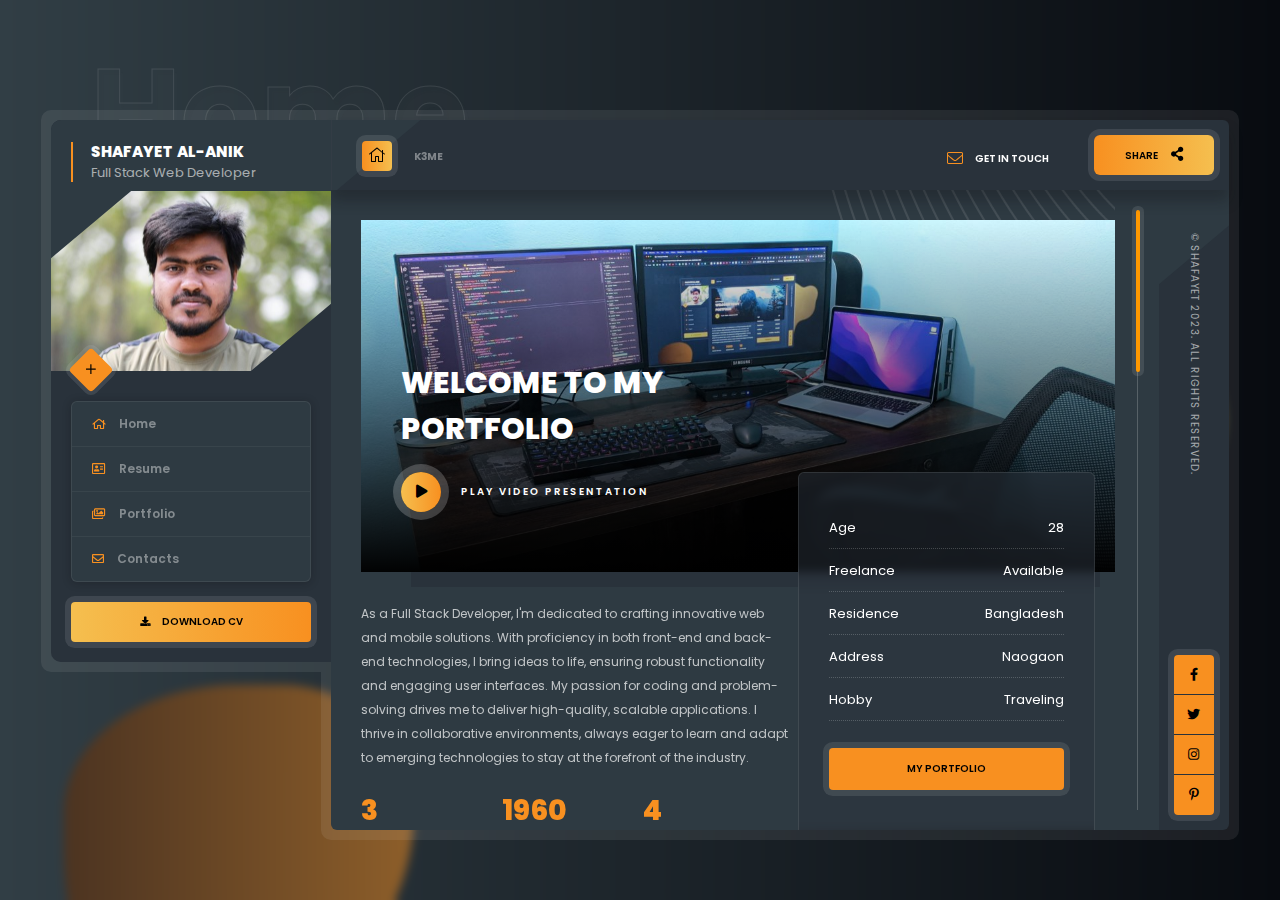
==== index.html @ 6f1a43ca "Initial relies" ====
<!DOCTYPE HTML>
<html lang="en">

<head>
    <!--=============== basic  ===============-->
    <meta charset="UTF-8">
    <title>Shafayet Portfolio</title>
    <meta name="robots" content="index, follow shafayet al anik, portfolio" />
    <meta name="keywords" content="shafayet al anik, portfolio" />
    <meta name="description" content="" />
    <!--=============== css  ===============-->
    <link type="text/css" rel="stylesheet" href="css/plugins.css">
    <link type="text/css" rel="stylesheet" href="css/style.css">
    <link type="text/css" rel="stylesheet" href="css/color.css">
    <!--=============== favicons ===============-->
    <link rel="shortcut icon" href="images/favicon.ico">
</head>

<body>
    <!--Loader -->
    <div class="body-preload">
        <div class="pl-spinner2"><span></span></div>
    </div>
    <!-- loader end  -->
    <!-- main start  -->
    <div id="main">
        <!--main-container -->
        <div class="main-container">
            <!--header -->
            <header class="main-header">
                <div class="header-titile">
                    <h1>Shafayet Al-Anik</h1>
                    <h4>Full Stack Web Developer</h4>
                </div>
                <a data-src="images/anik.jpg" class="image-popup header-popup color-bg"><i class="fal fa-plus"></i></a>
                <div class="header-titile-img">
                    <div class="bg" data-bg="images/anik.jpg"></div>
                </div>
                <div class="main-menu-wrap">
                    <!-- nav -->
                    <nav class="nav-inner fl-wrap" id="menu">
                        <ul>
                            <li><a href="index.html" class="ajax"><i class="fal fa-home"></i> Home</a></li>
                            <li><a href="resume.html" class="ajax"><i class="fal fa-address-card"></i> Resume</a></li>
                            <li><a href="portfolio.html" class="ajax"><i class="fal fa-images"></i> Portfolio</a></li>
                            <li><a href="contacts.html" class="ajax"><i class="fal fa-envelope"></i> Contacts</a></li>
                        </ul>
                    </nav>
                    <!-- nav end-->
                </div>
                <a href="#" download="" class="header_btn gradient-bg"><i class="fas fa-download"></i> Download CV</a>
            </header>
            <!--header end-->
            <!-- top-opt -->
            <div class="top-opt">
                <div class="nav-button-wrap c_sb gradient-bg2">
                    <div class="nav-button"><span></span><span></span><span></span></div>
                </div>
                <div class="page-subtitle"><a href="index.html" class="ajax"><i
                            class="fal fa-home"></i></a><span></span></div>
                <a href="index.html" class="ajax mob-logo"><span></span><strong></strong></a>
                <a href="contacts.html" class="ajax to_contacts"><i class="far fa-envelope"></i> Get in Touch</a>
                <div class="share-btn show-share isShare gradient-bg2">
                    <span>Share</span>
                    <i class="fas fa-share-alt"></i>
                </div>
            </div>
            <!-- top-opt end -->
            <!-- content-holder -->
            <div class="content-holder">
                <!--wrapper -->
                <div id="wrapper">
                    <!--scroll-bar -->
                    <div class="scr-bar_container">
                        <div class="content" data-pagetitle="About Me" data-pagesubtitle="Home">
                            <div class="bg-top"></div>
                            <div class="bg-bottom"></div>
                            <!--section   -->
                            <section class="hero-section">
                                <div class="bg-wrap hero-section_bg">
                                    <div class="bg" data-bg="images/bg/3.jpeg"></div>
                                </div>
                                <div class="hero-section-title">
                                    <div class="row">
                                        <div class="col-md-7">
                                            <!-- <div class="rotate_text hero-decor-let">
                                                <div>Web Design</div>
                                                <div>Web Development</div>
                                                <div>Ui/Ux Design</div>
                                            </div> -->
                                            <h2>Welcome to My portfolio</h2>

                                            <div class="video_btn-wrap fl-wrap"><a
                                                    data-src="https://vimeo.com/176916362"
                                                    class="image-popup gradient-bg"><i
                                                        class="fas fa-play"></i></a><span>Play Video Presentation</span>
                                            </div>
                                        </div>
                                    </div>
                                </div>
                            </section>
                            <!-- section end  -->
                            <!--section   -->
                            <section>
                                <div class="row">
                                    <div class="col-md-7">
                                        <p>As a Full Stack Developer, I'm dedicated to crafting innovative web and
                                            mobile solutions. With proficiency in both
                                            front-end and back-end technologies, I bring ideas to life, ensuring robust
                                            functionality and engaging user interfaces.
                                            My passion for coding and problem-solving drives me to deliver high-quality,
                                            scalable applications. I thrive in
                                            collaborative environments, always eager to learn and adapt to emerging
                                            technologies to stay at the forefront of the
                                            industry.</p>
                                        <div class="facts-container fl-wrap">
                                            <!-- inline-facts -->
                                            <div class="inline-facts-wrap">
                                                <div class="inline-facts">
                                                    <div class="milestone-counter">
                                                        <div class="stats animaper">
                                                            <div class="num" data-content="0" data-num="11">0</div>
                                                        </div>
                                                    </div>
                                                    <h6>Finished projects</h6>
                                                </div>
                                            </div>
                                            <!-- inline-facts end -->
                                            <!-- inline-facts  -->
                                            <div class="inline-facts-wrap">
                                                <div class="inline-facts">
                                                    <div class="milestone-counter">
                                                        <div class="stats animaper">
                                                            <div class="num" data-content="0" data-num="7000">0</div>
                                                        </div>
                                                    </div>
                                                    <h6>Working hours</h6>
                                                </div>
                                            </div>
                                            <!-- inline-facts end -->
                                            <!-- inline-facts  -->
                                            <div class="inline-facts-wrap">
                                                <div class="inline-facts">
                                                    <div class="milestone-counter">
                                                        <div class="stats animaper">
                                                            <div class="num" data-content="0" data-num="15">0</div>
                                                        </div>
                                                    </div>
                                                    <h6>Awards won</h6>
                                                </div>
                                            </div>
                                            <!-- inline-facts end -->
                                        </div>
                                    </div>
                                    <div class="col-md-5">
                                        <div class="hero-info-list fl-wrap">
                                            <ul>
                                                <li><strong>Age</strong><span>28</span></li>
                                                <li><strong>Freelance</strong><span>Available</span></li>
                                                <li><strong>Residence</strong><span>Bangladesh</span></li>
                                                <li><strong>Address</strong><span>Naogaon</span></li>
                                                <li><strong>Hobby</strong><span>Traveling</span></li>
                                            </ul>
                                            <a href="portfolio.html" class="btn ajax fl-btn color-bg"><span>My
                                                    Portfolio</span></a>
                                        </div>
                                    </div>
                                </div>
                            </section>
                            <!-- section end  -->
                            <section class="serv-sec">
                                <div class="section-title fl-wrap">
                                    <h3>Services That I Provide</h3>
                                </div>
                                <div class="row">
                                    <div class="col-md-6">
                                        <div class="column-wrapper_text services-item fl-wrap">
                                            <span class="serv-number">01.</span>
                                            <i class="fal fa-desktop-alt"></i>
                                            <h4> Web Design</h4>
                                            <p>Elevate your online presence with my custom web design solutions. I
                                                create stunning, responsive websites that reflect
                                                your brand and drive results. From web security, I've got you
                                                covered. Let's turn your vision into a digital
                                                masterpiece.</p>
                                            <ul class="serv-list">
                                                <li>Code</li>
                                                <li>Design</li>
                                            </ul>
                                        </div>
                                    </div>
                                    <div class="col-md-6">
                                        <div class="column-wrapper_text services-item fl-wrap">
                                            <span class="serv-number">02.</span>
                                            <i class="fal fa-stars"></i>
                                            <h4> Branding</h4>
                                            <p>Build a strong brand identity with my expertise. From captivating visuals
                                                to compelling messaging, I ensure consistency
                                                across all channels for growth and impact. Let's create a lasting
                                                impression together!</p>
                                            <ul class="serv-list">
                                                <li>Logos</li>
                                                <li>Design</li>
                                                <li>Concept</li>
                                            </ul>
                                        </div>
                                    </div>
                                    <div class="col-md-6">
                                        <div class="column-wrapper_text services-item fl-wrap">
                                            <span class="serv-number">03.</span>
                                            <i class="fal fa-mobile-android"></i>
                                            <h4> UI/UX Design</h4>
                                            <p>Unlocking exceptional user experiences is my core competency. I
                                                specialize in crafting intuitive interfaces, optimizing
                                                performance, and upholding stringent security standards. Rooted in
                                                data-driven insights, innovation, and a global
                                                perspective, I guarantee your digital presence commands attention</p>
                                            <ul class="serv-list">
                                                <li> Commercials</li>
                                                <li> Personal </li>
                                                <li> Store </li>
                                            </ul>
                                        </div>
                                    </div>
                                    <div class="col-md-6">
                                        <div class="column-wrapper_text services-item fl-wrap">
                                            <span class="serv-number">03.</span>
                                            <i class="fal fa-monitor-heart-rate"></i>
                                            <!-- <i class="fal fa-camera-alt"></i> -->
                                            <h4>Site Maintenance</h4>
                                            <p>Optimize your online presence with my meticulous site maintenance
                                                services. I ensure your website stays current, secure,
                                                and high-performing. From timely updates to robust security measures, I
                                                provide the reliability your digital asset
                                                deserves. Contact me for worry-free website maintenance.</p>
                                            <ul class="serv-list">
                                                <li> Optimize </li>
                                                <li> Commercials </li>
                                            </ul>
                                        </div>
                                    </div>
                                </div>
                            </section>
                            <!--section  -->
                            <section class="scroll_sec" id="sec5">
                                <div class="section-title fl-wrap">
                                    <h3>Clents And Testimonilas</h3>
                                </div>
                                <div class="testilider fl-wrap">
                                    <div class="swiper-container">
                                        <div class="swiper-wrapper">
                                            <!-- swiper-slide -->
                                            <div class="swiper-slide">
                                                <div class="testi-item fl-wrap">
                                                    <span class="testi-number">03.</span>
                                                    <div class="testi-avatar"><img src="images/avatar/4.jpg" alt="">
                                                    </div>
                                                    <h3>JM Jones</h3>
                                                    <p>"He work's well enough to give him a good rating. He did a lot of
                                                        work and I did
                                                        enjoy working with him. It might be worth giving him a try"</p>
                                                    <a href="#" class="teti-link" target="_blank">Via Upwork</a>
                                                </div>
                                            </div>
                                            <!-- swiper-slide end-->
                                            <!-- swiper-slide -->
                                            <div class="swiper-slide">
                                                <div class="testi-item fl-wrap">
                                                    <span class="testi-number">02.</span>
                                                    <div class="testi-avatar"><img src="images/avatar/2.png" alt="">
                                                    </div>
                                                    <h3>Daniel</h3>
                                                    <p>"Amazing developer. He delivered exactly what was needed, fast
                                                        and in top-notch quality. I will be using him for all my
                                                        frontend needs now. Thanks"</p>
                                                    <a href="#" class="teti-link" target="_blank">Via Upwork</a>
                                                </div>
                                            </div>
                                            <!-- swiper-slide end-->
                                            <!-- swiper-slide -->
                                            <div class="swiper-slide">
                                                <div class="testi-item fl-wrap">
                                                    <span class="testi-number">01.</span>
                                                    <div class="testi-avatar"><img src="images/avatar/1.jpeg" alt="">
                                                    </div>
                                                    <h3>Damilola Nejo</h3>
                                                    <p>"Anik is an amazing developer. Very attentive, very smart and
                                                        always there to help to ensure the goals of the project is
                                                        meant. He is now my go-to guy. Will re-hire again."</p>
                                                    <a href="#" class="teti-link" target="_blank">Via Upwork</a>
                                                </div>
                                            </div>
                                            <!-- swiper-slide end-->
                                        </div>
                                    </div>
                                </div>
                                <div class="ts-controls">
                                    <div class="tc-button tc-button-prev"><i class="fal fa-angle-left"></i></div>
                                    <div class="tc-button tc-button-next"><i class="fal fa-angle-right"></i></div>
                                </div>
                                <div class="ss-pagination-wrap">
                                    <div class="tc-pagination slider-pag"></div>
                                </div>
                                <!-- client-list -->
                                <!-- <div class="fl-wrap client-list">
                                    <ul class="">
                                        <li><a href="#" target="_blank"><img src="images/clients/1.png" alt=""></a></li>
                                        <li><a href="#" target="_blank"><img src="images/clients/2.png" alt=""></a></li>
                                        <li><a href="#" target="_blank"><img src="images/clients/3.png" alt=""></a></li>
                                        <li><a href="#" target="_blank"><img src="images/clients/4.png" alt=""></a></li>
                                    </ul>
                                </div> -->
                                <!-- client-list end-->
                            </section>
                            <!--section end-->
                            <div class="to-top-wrap">
                                <div class="to-top color-bg"><i class="fas fa-caret-up"></i></div>
                            </div>
                        </div>
                    </div>
                    <!--scroll-bar end -->
                    <!--share end -->
                    <div class="share-wrapper">
                        <div class="share-container isShare"></div>
                    </div>
                    <!--share end -->
                </div>
                <!--wrapper end -->
                <!--page-load -->
                <div class="page-load">
                    <div class="pl-spinner"><span></span></div>
                </div>
                <!--page-load end -->
            </div>
            <!-- content-holder end -->
            <!-- footer -->
            <footer class="main-footer">
                <div class="footer-social">
                    <ul>
                        <li><a href="#" target="_blank"><i class="fab fa-facebook-f"></i></a></li>
                        <li><a href="#" target="_blank"><i class="fab fa-twitter"></i></a></li>
                        <li><a href="#" target="_blank"><i class="fab fa-instagram"></i></a></li>
                        <li><a href="#" target="_blank"><i class="fab fa-pinterest-p"></i></a></li>
                    </ul>
                </div>
                <div class="copyright">&#169; Shafayet 2023. All rights reserved.</div>
            </footer>
            <!-- footer end -->
            <div class="nav-overlay"></div>
        </div>
        <!-- main-container end -->
        <!--body-bg -->
        <div class="body-bg">
            <div class="slider-thumb"></div>
            <div class="cavas-wrap">
                <canvas id="liquid"></canvas>
            </div>
            <div class="dynamic-title"><span>Resume</span></div>
        </div>
        <!-- body-bg end -->
    </div>
    <!-- Main end -->
    <!--=============== scripts  ===============-->
    <script src="js/jquery.min.js"></script>
    <script src="js/plugins.js"></script>
    <script src="js/scripts.js"></script>
</body>

</html>
---- css/plugins.css ----
@charset "utf-8";
/* reset */
html,body,div,span,applet,object,iframe,h1,h2,h3,h4,h5,h6,p,blockquote,pre,a,abbr,acronym,address,big,cite,code,del,dfn,em,font,img,ins,kbd,q,s,samp,small,strike,strong,sub,sup,tt,var,dl,dt,dd,ol,ul,li,fieldset,form,label,legend,table,caption,tbody,tfoot,thead,tr,th,td{border:0;outline:0;font-weight:inherit;font-style:inherit;font-size:100%;font-family:inherit;vertical-align:baseline;text-decoration:none;margin:0;padding:0}table{border-collapse:separate;border-spacing:0}blockquote:before,blockquote:after,q:before,q:after{content:""}*{margin:0;padding:0;-webkit-box-sizing:border-box;-moz-box-sizing:border-box;box-sizing:border-box}article,aside,details,figcaption,figure,footer,header,hgroup,menu,nav,section{display:block}ol,ul{list-style:none}blockquote,q{quotes:none}:focus{outline:0}table{border-collapse:collapse;border-spacing:0}img{border:0;-ms-interpolation-mode:bicubic;vertical-align:middle}a{text-decoration:none;position:relative;color:#000}audio,video,canvas{max-width:100%}
/* bootstrap */
 @media (min-width:768px){.container{width:750px}}@media (min-width:992px){.container{width:970px}}@media (min-width:1064px){.container{width:1170px}}.container-fluid{margin-right:auto;margin-left:auto;padding-left:15px;padding-right:15px}.row{margin-left:-15px;margin-right:-15px}.col-xs-1, .col-sm-1, .col-md-1, .col-lg-1, .col-xs-2, .col-sm-2, .col-md-2, .col-lg-2, .col-xs-3, .col-sm-3, .col-md-3, .col-lg-3, .col-xs-4, .col-sm-4, .col-md-4, .col-lg-4, .col-xs-5, .col-sm-5, .col-md-5, .col-lg-5, .col-xs-6, .col-sm-6, .col-md-6, .col-lg-6, .col-xs-7, .col-sm-7, .col-md-7, .col-lg-7, .col-xs-8, .col-sm-8, .col-md-8, .col-lg-8, .col-xs-9, .col-sm-9, .col-md-9, .col-lg-9, .col-xs-10, .col-sm-10, .col-md-10, .col-lg-10, .col-xs-11, .col-sm-11, .col-md-11, .col-lg-11, .col-xs-12, .col-sm-12, .col-md-12, .col-lg-12{position:relative;min-height:1px;padding-left:15px;padding-right:15px}.col-xs-1, .col-xs-2, .col-xs-3, .col-xs-4, .col-xs-5, .col-xs-6, .col-xs-7, .col-xs-8, .col-xs-9, .col-xs-10, .col-xs-11, .col-xs-12{float:left}.col-xs-12{width:100%}.col-xs-11{width:91.66666667%}.col-xs-10{width:83.33333333%}.col-xs-9{width:75%}.col-xs-8{width:66.66666667%}.col-xs-7{width:58.33333333%}.col-xs-6{width:50%}.col-xs-5{width:41.66666667%}.col-xs-4{width:33.33333333%}.col-xs-3{width:25%}.col-xs-2{width:16.66666667%}.col-xs-1{width:8.33333333%}.col-xs-pull-12{right:100%}.col-xs-pull-11{right:91.66666667%}.col-xs-pull-10{right:83.33333333%}.col-xs-pull-9{right:75%}.col-xs-pull-8{right:66.66666667%}.col-xs-pull-7{right:58.33333333%}.col-xs-pull-6{right:50%}.col-xs-pull-5{right:41.66666667%}.col-xs-pull-4{right:33.33333333%}.col-xs-pull-3{right:25%}.col-xs-pull-2{right:16.66666667%}.col-xs-pull-1{right:8.33333333%}.col-xs-pull-0{right:auto}.col-xs-push-12{left:100%}.col-xs-push-11{left:91.66666667%}.col-xs-push-10{left:83.33333333%}.col-xs-push-9{left:75%}.col-xs-push-8{left:66.66666667%}.col-xs-push-7{left:58.33333333%}.col-xs-push-6{left:50%}.col-xs-push-5{left:41.66666667%}.col-xs-push-4{left:33.33333333%}.col-xs-push-3{left:25%}.col-xs-push-2{left:16.66666667%}.col-xs-push-1{left:8.33333333%}.col-xs-push-0{left:auto}.col-xs-offset-12{margin-left:100%}.col-xs-offset-11{margin-left:91.66666667%}.col-xs-offset-10{margin-left:83.33333333%}.col-xs-offset-9{margin-left:75%}.col-xs-offset-8{margin-left:66.66666667%}.col-xs-offset-7{margin-left:58.33333333%}.col-xs-offset-6{margin-left:50%}.col-xs-offset-5{margin-left:41.66666667%}.col-xs-offset-4{margin-left:33.33333333%}.col-xs-offset-3{margin-left:25%}.col-xs-offset-2{margin-left:16.66666667%}.col-xs-offset-1{margin-left:8.33333333%}.col-xs-offset-0{margin-left:0}@media (min-width:768px){.col-sm-1, .col-sm-2, .col-sm-3, .col-sm-4, .col-sm-5, .col-sm-6, .col-sm-7, .col-sm-8, .col-sm-9, .col-sm-10, .col-sm-11, .col-sm-12{float:left}.col-sm-12{width:100%}.col-sm-11{width:91.66666667%}.col-sm-10{width:83.33333333%}.col-sm-9{width:75%}.col-sm-8{width:66.66666667%}.col-sm-7{width:58.33333333%}.col-sm-6{width:50%}.col-sm-5{width:41.66666667%}.col-sm-4{width:33.33333333%}.col-sm-3{width:25%}.col-sm-2{width:16.66666667%}.col-sm-1{width:8.33333333%}.col-sm-pull-12{right:100%}.col-sm-pull-11{right:91.66666667%}.col-sm-pull-10{right:83.33333333%}.col-sm-pull-9{right:75%}.col-sm-pull-8{right:66.66666667%}.col-sm-pull-7{right:58.33333333%}.col-sm-pull-6{right:50%}.col-sm-pull-5{right:41.66666667%}.col-sm-pull-4{right:33.33333333%}.col-sm-pull-3{right:25%}.col-sm-pull-2{right:16.66666667%}.col-sm-pull-1{right:8.33333333%}.col-sm-pull-0{right:auto}.col-sm-push-12{left:100%}.col-sm-push-11{left:91.66666667%}.col-sm-push-10{left:83.33333333%}.col-sm-push-9{left:75%}.col-sm-push-8{left:66.66666667%}.col-sm-push-7{left:58.33333333%}.col-sm-push-6{left:50%}.col-sm-push-5{left:41.66666667%}.col-sm-push-4{left:33.33333333%}.col-sm-push-3{left:25%}.col-sm-push-2{left:16.66666667%}.col-sm-push-1{left:8.33333333%}.col-sm-push-0{left:auto}.col-sm-offset-12{margin-left:100%}.col-sm-offset-11{margin-left:91.66666667%}.col-sm-offset-10{margin-left:83.33333333%}.col-sm-offset-9{margin-left:75%}.col-sm-offset-8{margin-left:66.66666667%}.col-sm-offset-7{margin-left:58.33333333%}.col-sm-offset-6{margin-left:50%}.col-sm-offset-5{margin-left:41.66666667%}.col-sm-offset-4{margin-left:33.33333333%}.col-sm-offset-3{margin-left:25%}.col-sm-offset-2{margin-left:16.66666667%}.col-sm-offset-1{margin-left:8.33333333%}.col-sm-offset-0{margin-left:0}}@media (min-width:1064px){.col-md-1, .col-md-2, .col-md-3, .col-md-4, .col-md-5, .col-md-6, .col-md-7, .col-md-8, .col-md-9, .col-md-10, .col-md-11, .col-md-12{float:left}.col-md-12{width:100%}.col-md-11{width:91.66666667%}.col-md-10{width:83.33333333%}.col-md-9{width:75%}.col-md-8{width:66.66666667%}.col-md-7{width:58.33333333%}.col-md-6{width:50%}.col-md-5{width:41.66666667%}.col-md-4{width:33.33333333%}.col-md-3{width:25%}.col-md-2{width:16.66666667%}.col-md-1{width:8.33333333%}.col-md-pull-12{right:100%}.col-md-pull-11{right:91.66666667%}.col-md-pull-10{right:83.33333333%}.col-md-pull-9{right:75%}.col-md-pull-8{right:66.66666667%}.col-md-pull-7{right:58.33333333%}.col-md-pull-6{right:50%}.col-md-pull-5{right:41.66666667%}.col-md-pull-4{right:33.33333333%}.col-md-pull-3{right:25%}.col-md-pull-2{right:16.66666667%}.col-md-pull-1{right:8.33333333%}.col-md-pull-0{right:auto}.col-md-push-12{left:100%}.col-md-push-11{left:91.66666667%}.col-md-push-10{left:83.33333333%}.col-md-push-9{left:75%}.col-md-push-8{left:66.66666667%}.col-md-push-7{left:58.33333333%}.col-md-push-6{left:50%}.col-md-push-5{left:41.66666667%}.col-md-push-4{left:33.33333333%}.col-md-push-3{left:25%}.col-md-push-2{left:16.66666667%}.col-md-push-1{left:8.33333333%}.col-md-push-0{left:auto}.col-md-offset-12{margin-left:100%}.col-md-offset-11{margin-left:91.66666667%}.col-md-offset-10{margin-left:83.33333333%}.col-md-offset-9{margin-left:75%}.col-md-offset-8{margin-left:66.66666667%}.col-md-offset-7{margin-left:58.33333333%}.col-md-offset-6{margin-left:50%}.col-md-offset-5{margin-left:41.66666667%}.col-md-offset-4{margin-left:33.33333333%}.col-md-offset-3{margin-left:25%}.col-md-offset-2{margin-left:16.66666667%}.col-md-offset-1{margin-left:8.33333333%}.col-md-offset-0{margin-left:0}}@media (min-width:1200px){.col-lg-1, .col-lg-2, .col-lg-3, .col-lg-4, .col-lg-5, .col-lg-6, .col-lg-7, .col-lg-8, .col-lg-9, .col-lg-10, .col-lg-11, .col-lg-12{float:left}.col-lg-12{width:100%}.col-lg-11{width:91.66666667%}.col-lg-10{width:83.33333333%}.col-lg-9{width:75%}.col-lg-8{width:66.66666667%}.col-lg-7{width:58.33333333%}.col-lg-6{width:50%}.col-lg-5{width:41.66666667%}.col-lg-4{width:33.33333333%}.col-lg-3{width:25%}.col-lg-2{width:16.66666667%}.col-lg-1{width:8.33333333%}.col-lg-pull-12{right:100%}.col-lg-pull-11{right:91.66666667%}.col-lg-pull-10{right:83.33333333%}.col-lg-pull-9{right:75%}.col-lg-pull-8{right:66.66666667%}.col-lg-pull-7{right:58.33333333%}.col-lg-pull-6{right:50%}.col-lg-pull-5{right:41.66666667%}.col-lg-pull-4{right:33.33333333%}.col-lg-pull-3{right:25%}.col-lg-pull-2{right:16.66666667%}.col-lg-pull-1{right:8.33333333%}.col-lg-pull-0{right:auto}.col-lg-push-12{left:100%}.col-lg-push-11{left:91.66666667%}.col-lg-push-10{left:83.33333333%}.col-lg-push-9{left:75%}.col-lg-push-8{left:66.66666667%}.col-lg-push-7{left:58.33333333%}.col-lg-push-6{left:50%}.col-lg-push-5{left:41.66666667%}.col-lg-push-4{left:33.33333333%}.col-lg-push-3{left:25%}.col-lg-push-2{left:16.66666667%}.col-lg-push-1{left:8.33333333%}.col-lg-push-0{left:auto}.col-lg-offset-12{margin-left:100%}.col-lg-offset-11{margin-left:91.66666667%}.col-lg-offset-10{margin-left:83.33333333%}.col-lg-offset-9{margin-left:75%}.col-lg-offset-8{margin-left:66.66666667%}.col-lg-offset-7{margin-left:58.33333333%}.col-lg-offset-6{margin-left:50%}.col-lg-offset-5{margin-left:41.66666667%}.col-lg-offset-4{margin-left:33.33333333%}.col-lg-offset-3{margin-left:25%}.col-lg-offset-2{margin-left:16.66666667%}.col-lg-offset-1{margin-left:8.33333333%}.col-lg-offset-0{margin-left:0}}.clearfix:before,.clearfix:after,.container:before,.container:after,.container-fluid:before,.container-fluid:after,.row:before,.row:after{content:" ";display:table}.clearfix:after,.container:after,.container-fluid:after,.row:after{clear:both}.center-block{display:block;margin-left:auto;margin-right:auto}.pull-right{float:right !important}.pull-left{float:left !important}.hide{display:none !important}.show{display:block !important}.invisible{visibility:hidden}.text-hide{font:0/0 a;color:transparent;text-shadow:none;background-color:transparent;border:0}.hidden{display:none !important;visibility:hidden !important}.affix{position:fixed}@-ms-viewport{width:device-width}.visible-xs,.visible-sm,.visible-md,.visible-lg{display:none !important}.visible-xs-block,.visible-xs-inline,.visible-xs-inline-block,.visible-sm-block,.visible-sm-inline,.visible-sm-inline-block,.visible-md-block,.visible-md-inline,.visible-md-inline-block,.visible-lg-block,.visible-lg-inline,.visible-lg-inline-block{display:none !important}@media (max-width:767px){.visible-xs{display:block !important}table.visible-xs{display:table}tr.visible-xs{display:table-row !important}th.visible-xs,td.visible-xs{display:table-cell !important}}@media (max-width:767px){.visible-xs-block{display:block !important}}@media (max-width:767px){.visible-xs-inline{display:inline !important}}@media (max-width:767px){.visible-xs-inline-block{display:inline-block !important}}@media (min-width:768px) and (max-width:991px){.visible-sm{display:block !important}table.visible-sm{display:table}tr.visible-sm{display:table-row !important}th.visible-sm,td.visible-sm{display:table-cell !important}}@media (min-width:768px) and (max-width:991px){.visible-sm-block{display:block !important}}@media (min-width:768px) and (max-width:991px){.visible-sm-inline{display:inline !important}}@media (min-width:768px) and (max-width:991px){.visible-sm-inline-block{display:inline-block !important}}@media (min-width:992px) and (max-width:1199px){.visible-md{display:block !important}table.visible-md{display:table}tr.visible-md{display:table-row !important}th.visible-md,td.visible-md{display:table-cell !important}}@media (min-width:992px) and (max-width:1199px){.visible-md-block{display:block !important}}@media (min-width:992px) and (max-width:1199px){.visible-md-inline{display:inline !important}}@media (min-width:992px) and (max-width:1199px){.visible-md-inline-block{display:inline-block !important}}@media (min-width:1200px){.visible-lg{display:block !important}table.visible-lg{display:table}tr.visible-lg{display:table-row !important}th.visible-lg,td.visible-lg{display:table-cell !important}}@media (min-width:1200px){.visible-lg-block{display:block !important}}@media (min-width:1200px){.visible-lg-inline{display:inline !important}}@media (min-width:1200px){.visible-lg-inline-block{display:inline-block !important}}@media (max-width:767px){.hidden-xs{display:none !important}}@media (min-width:768px) and (max-width:991px){.hidden-sm{display:none !important}}@media (min-width:992px) and (max-width:1199px){.hidden-md{display:none !important}}@media (min-width:1200px){.hidden-lg{display:none !important}}.visible-print{display:none !important}@media print{.visible-print{display:block !important}table.visible-print{display:table}tr.visible-print{display:table-row !important}th.visible-print,td.visible-print{display:table-cell !important}}.visible-print-block{display:none !important}@media print{.visible-print-block{display:block !important}}.visible-print-inline{display:none !important}@media print{.visible-print-inline{display:inline !important}}.visible-print-inline-block{display:none !important}@media print{.visible-print-inline-block{display:inline-block !important}}@media print{.hidden-print{display:none !important}}
/*!
 * Font Awesome Pro 5.7.1 by @fontawesome - https://fontawesome.com
 * License - https://fontawesome.com/license (Commercial License)
 */
.fa,.fab,.fad,.fal,.far,.fas{-moz-osx-font-smoothing:grayscale;-webkit-font-smoothing:antialiased;display:inline-block;font-style:normal;font-variant:normal;text-rendering:auto;line-height:1}.fa-lg{font-size:1.33333em;line-height:.75em;vertical-align:-.0667em}.fa-xs{font-size:.75em}.fa-sm{font-size:.875em}.fa-1x{font-size:1em}.fa-2x{font-size:2em}.fa-3x{font-size:3em}.fa-4x{font-size:4em}.fa-5x{font-size:5em}.fa-6x{font-size:6em}.fa-7x{font-size:7em}.fa-8x{font-size:8em}.fa-9x{font-size:9em}.fa-10x{font-size:10em}.fa-fw{text-align:center;width:1.25em}.fa-ul{list-style-type:none;margin-left:2.5em;padding-left:0}.fa-ul>li{position:relative}.fa-li{left:-2em;position:absolute;text-align:center;width:2em;line-height:inherit}.fa-border{border:.08em solid #eee;border-radius:.1em;padding:.2em .25em .15em}.fa-pull-left{float:left}.fa-pull-right{float:right}.fa.fa-pull-left,.fab.fa-pull-left,.fal.fa-pull-left,.far.fa-pull-left,.fas.fa-pull-left{margin-right:.3em}.fa.fa-pull-right,.fab.fa-pull-right,.fal.fa-pull-right,.far.fa-pull-right,.fas.fa-pull-right{margin-left:.3em}.fa-spin{-webkit-animation:fa-spin 2s linear infinite;animation:fa-spin 2s linear infinite}.fa-pulse{-webkit-animation:fa-spin 1s steps(8) infinite;animation:fa-spin 1s steps(8) infinite}@-webkit-keyframes fa-spin{0%{-webkit-transform:rotate(0deg);transform:rotate(0deg)}to{-webkit-transform:rotate(1turn);transform:rotate(1turn)}}@keyframes fa-spin{0%{-webkit-transform:rotate(0deg);transform:rotate(0deg)}to{-webkit-transform:rotate(1turn);transform:rotate(1turn)}}.fa-rotate-90{-ms-filter:"progid:DXImageTransform.Microsoft.BasicImage(rotation=1)";-webkit-transform:rotate(90deg);transform:rotate(90deg)}.fa-rotate-180{-ms-filter:"progid:DXImageTransform.Microsoft.BasicImage(rotation=2)";-webkit-transform:rotate(180deg);transform:rotate(180deg)}.fa-rotate-270{-ms-filter:"progid:DXImageTransform.Microsoft.BasicImage(rotation=3)";-webkit-transform:rotate(270deg);transform:rotate(270deg)}.fa-flip-horizontal{-ms-filter:"progid:DXImageTransform.Microsoft.BasicImage(rotation=0, mirror=1)";-webkit-transform:scaleX(-1);transform:scaleX(-1)}.fa-flip-vertical{-webkit-transform:scaleY(-1);transform:scaleY(-1)}.fa-flip-both,.fa-flip-horizontal.fa-flip-vertical,.fa-flip-vertical{-ms-filter:"progid:DXImageTransform.Microsoft.BasicImage(rotation=2, mirror=1)"}.fa-flip-both,.fa-flip-horizontal.fa-flip-vertical{-webkit-transform:scale(-1);transform:scale(-1)}:root .fa-flip-both,:root .fa-flip-horizontal,:root .fa-flip-vertical,:root .fa-rotate-90,:root .fa-rotate-180,:root .fa-rotate-270{-webkit-filter:none;filter:none}.fa-stack{display:inline-block;height:2em;line-height:2em;position:relative;vertical-align:middle;width:2.5em}.fa-stack-1x,.fa-stack-2x{left:0;position:absolute;text-align:center;width:100%}.fa-stack-1x{line-height:inherit}.fa-stack-2x{font-size:2em}.fa-inverse{color:#fff}.fa-500px:before{content:"\f26e"}.fa-abacus:before{content:"\f640"}.fa-accessible-icon:before{content:"\f368"}.fa-accusoft:before{content:"\f369"}.fa-acorn:before{content:"\f6ae"}.fa-acquisitions-incorporated:before{content:"\f6af"}.fa-ad:before{content:"\f641"}.fa-address-book:before{content:"\f2b9"}.fa-address-card:before{content:"\f2bb"}.fa-adjust:before{content:"\f042"}.fa-adn:before{content:"\f170"}.fa-adobe:before{content:"\f778"}.fa-adversal:before{content:"\f36a"}.fa-affiliatetheme:before{content:"\f36b"}.fa-air-conditioner:before{content:"\f8f4"}.fa-air-freshener:before{content:"\f5d0"}.fa-airbnb:before{content:"\f834"}.fa-alarm-clock:before{content:"\f34e"}.fa-alarm-exclamation:before{content:"\f843"}.fa-alarm-plus:before{content:"\f844"}.fa-alarm-snooze:before{content:"\f845"}.fa-album:before{content:"\f89f"}.fa-album-collection:before{content:"\f8a0"}.fa-algolia:before{content:"\f36c"}.fa-alicorn:before{content:"\f6b0"}.fa-alien:before{content:"\f8f5"}.fa-alien-monster:before{content:"\f8f6"}.fa-align-center:before{content:"\f037"}.fa-align-justify:before{content:"\f039"}.fa-align-left:before{content:"\f036"}.fa-align-right:before{content:"\f038"}.fa-align-slash:before{content:"\f846"}.fa-alipay:before{content:"\f642"}.fa-allergies:before{content:"\f461"}.fa-amazon:before{content:"\f270"}.fa-amazon-pay:before{content:"\f42c"}.fa-ambulance:before{content:"\f0f9"}.fa-american-sign-language-interpreting:before{content:"\f2a3"}.fa-amilia:before{content:"\f36d"}.fa-amp-guitar:before{content:"\f8a1"}.fa-analytics:before{content:"\f643"}.fa-anchor:before{content:"\f13d"}.fa-android:before{content:"\f17b"}.fa-angel:before{content:"\f779"}.fa-angellist:before{content:"\f209"}.fa-angle-double-down:before{content:"\f103"}.fa-angle-double-left:before{content:"\f100"}.fa-angle-double-right:before{content:"\f101"}.fa-angle-double-up:before{content:"\f102"}.fa-angle-down:before{content:"\f107"}.fa-angle-left:before{content:"\f104"}.fa-angle-right:before{content:"\f105"}.fa-angle-up:before{content:"\f106"}.fa-angry:before{content:"\f556"}.fa-angrycreative:before{content:"\f36e"}.fa-angular:before{content:"\f420"}.fa-ankh:before{content:"\f644"}.fa-app-store:before{content:"\f36f"}.fa-app-store-ios:before{content:"\f370"}.fa-apper:before{content:"\f371"}.fa-apple:before{content:"\f179"}.fa-apple-alt:before{content:"\f5d1"}.fa-apple-crate:before{content:"\f6b1"}.fa-apple-pay:before{content:"\f415"}.fa-archive:before{content:"\f187"}.fa-archway:before{content:"\f557"}.fa-arrow-alt-circle-down:before{content:"\f358"}.fa-arrow-alt-circle-left:before{content:"\f359"}.fa-arrow-alt-circle-right:before{content:"\f35a"}.fa-arrow-alt-circle-up:before{content:"\f35b"}.fa-arrow-alt-down:before{content:"\f354"}.fa-arrow-alt-from-bottom:before{content:"\f346"}.fa-arrow-alt-from-left:before{content:"\f347"}.fa-arrow-alt-from-right:before{content:"\f348"}.fa-arrow-alt-from-top:before{content:"\f349"}.fa-arrow-alt-left:before{content:"\f355"}.fa-arrow-alt-right:before{content:"\f356"}.fa-arrow-alt-square-down:before{content:"\f350"}.fa-arrow-alt-square-left:before{content:"\f351"}.fa-arrow-alt-square-right:before{content:"\f352"}.fa-arrow-alt-square-up:before{content:"\f353"}.fa-arrow-alt-to-bottom:before{content:"\f34a"}.fa-arrow-alt-to-left:before{content:"\f34b"}.fa-arrow-alt-to-right:before{content:"\f34c"}.fa-arrow-alt-to-top:before{content:"\f34d"}.fa-arrow-alt-up:before{content:"\f357"}.fa-arrow-circle-down:before{content:"\f0ab"}.fa-arrow-circle-left:before{content:"\f0a8"}.fa-arrow-circle-right:before{content:"\f0a9"}.fa-arrow-circle-up:before{content:"\f0aa"}.fa-arrow-down:before{content:"\f063"}.fa-arrow-from-bottom:before{content:"\f342"}.fa-arrow-from-left:before{content:"\f343"}.fa-arrow-from-right:before{content:"\f344"}.fa-arrow-from-top:before{content:"\f345"}.fa-arrow-left:before{content:"\f060"}.fa-arrow-right:before{content:"\f061"}.fa-arrow-square-down:before{content:"\f339"}.fa-arrow-square-left:before{content:"\f33a"}.fa-arrow-square-right:before{content:"\f33b"}.fa-arrow-square-up:before{content:"\f33c"}.fa-arrow-to-bottom:before{content:"\f33d"}.fa-arrow-to-left:before{content:"\f33e"}.fa-arrow-to-right:before{content:"\f340"}.fa-arrow-to-top:before{content:"\f341"}.fa-arrow-up:before{content:"\f062"}.fa-arrows:before{content:"\f047"}.fa-arrows-alt:before{content:"\f0b2"}.fa-arrows-alt-h:before{content:"\f337"}.fa-arrows-alt-v:before{content:"\f338"}.fa-arrows-h:before{content:"\f07e"}.fa-arrows-v:before{content:"\f07d"}.fa-artstation:before{content:"\f77a"}.fa-assistive-listening-systems:before{content:"\f2a2"}.fa-asterisk:before{content:"\f069"}.fa-asymmetrik:before{content:"\f372"}.fa-at:before{content:"\f1fa"}.fa-atlas:before{content:"\f558"}.fa-atlassian:before{content:"\f77b"}.fa-atom:before{content:"\f5d2"}.fa-atom-alt:before{content:"\f5d3"}.fa-audible:before{content:"\f373"}.fa-audio-description:before{content:"\f29e"}.fa-autoprefixer:before{content:"\f41c"}.fa-avianex:before{content:"\f374"}.fa-aviato:before{content:"\f421"}.fa-award:before{content:"\f559"}.fa-aws:before{content:"\f375"}.fa-axe:before{content:"\f6b2"}.fa-axe-battle:before{content:"\f6b3"}.fa-baby:before{content:"\f77c"}.fa-baby-carriage:before{content:"\f77d"}.fa-backpack:before{content:"\f5d4"}.fa-backspace:before{content:"\f55a"}.fa-backward:before{content:"\f04a"}.fa-bacon:before{content:"\f7e5"}.fa-badge:before{content:"\f335"}.fa-badge-check:before{content:"\f336"}.fa-badge-dollar:before{content:"\f645"}.fa-badge-percent:before{content:"\f646"}.fa-badge-sheriff:before{content:"\f8a2"}.fa-badger-honey:before{content:"\f6b4"}.fa-bags-shopping:before{content:"\f847"}.fa-bahai:before{content:"\f666"}.fa-balance-scale:before{content:"\f24e"}.fa-balance-scale-left:before{content:"\f515"}.fa-balance-scale-right:before{content:"\f516"}.fa-ball-pile:before{content:"\f77e"}.fa-ballot:before{content:"\f732"}.fa-ballot-check:before{content:"\f733"}.fa-ban:before{content:"\f05e"}.fa-band-aid:before{content:"\f462"}.fa-bandcamp:before{content:"\f2d5"}.fa-banjo:before{content:"\f8a3"}.fa-barcode:before{content:"\f02a"}.fa-barcode-alt:before{content:"\f463"}.fa-barcode-read:before{content:"\f464"}.fa-barcode-scan:before{content:"\f465"}.fa-bars:before{content:"\f0c9"}.fa-baseball:before{content:"\f432"}.fa-baseball-ball:before{content:"\f433"}.fa-basketball-ball:before{content:"\f434"}.fa-basketball-hoop:before{content:"\f435"}.fa-bat:before{content:"\f6b5"}.fa-bath:before{content:"\f2cd"}.fa-battery-bolt:before{content:"\f376"}.fa-battery-empty:before{content:"\f244"}.fa-battery-full:before{content:"\f240"}.fa-battery-half:before{content:"\f242"}.fa-battery-quarter:before{content:"\f243"}.fa-battery-slash:before{content:"\f377"}.fa-battery-three-quarters:before{content:"\f241"}.fa-battle-net:before{content:"\f835"}.fa-bed:before{content:"\f236"}.fa-bed-alt:before{content:"\f8f7"}.fa-bed-bunk:before{content:"\f8f8"}.fa-bed-empty:before{content:"\f8f9"}.fa-beer:before{content:"\f0fc"}.fa-behance:before{content:"\f1b4"}.fa-behance-square:before{content:"\f1b5"}.fa-bell:before{content:"\f0f3"}.fa-bell-exclamation:before{content:"\f848"}.fa-bell-on:before{content:"\f8fa"}.fa-bell-plus:before{content:"\f849"}.fa-bell-school:before{content:"\f5d5"}.fa-bell-school-slash:before{content:"\f5d6"}.fa-bell-slash:before{content:"\f1f6"}.fa-bells:before{content:"\f77f"}.fa-betamax:before{content:"\f8a4"}.fa-bezier-curve:before{content:"\f55b"}.fa-bible:before{content:"\f647"}.fa-bicycle:before{content:"\f206"}.fa-biking:before{content:"\f84a"}.fa-biking-mountain:before{content:"\f84b"}.fa-bimobject:before{content:"\f378"}.fa-binoculars:before{content:"\f1e5"}.fa-biohazard:before{content:"\f780"}.fa-birthday-cake:before{content:"\f1fd"}.fa-bitbucket:before{content:"\f171"}.fa-bitcoin:before{content:"\f379"}.fa-bity:before{content:"\f37a"}.fa-black-tie:before{content:"\f27e"}.fa-blackberry:before{content:"\f37b"}.fa-blanket:before{content:"\f498"}.fa-blender:before{content:"\f517"}.fa-blender-phone:before{content:"\f6b6"}.fa-blind:before{content:"\f29d"}.fa-blinds:before{content:"\f8fb"}.fa-blinds-open:before{content:"\f8fc"}.fa-blinds-raised:before{content:"\f8fd"}.fa-blog:before{content:"\f781"}.fa-blogger:before{content:"\f37c"}.fa-blogger-b:before{content:"\f37d"}.fa-bluetooth:before{content:"\f293"}.fa-bluetooth-b:before{content:"\f294"}.fa-bold:before{content:"\f032"}.fa-bolt:before{content:"\f0e7"}.fa-bomb:before{content:"\f1e2"}.fa-bone:before{content:"\f5d7"}.fa-bone-break:before{content:"\f5d8"}.fa-bong:before{content:"\f55c"}.fa-book:before{content:"\f02d"}.fa-book-alt:before{content:"\f5d9"}.fa-book-dead:before{content:"\f6b7"}.fa-book-heart:before{content:"\f499"}.fa-book-medical:before{content:"\f7e6"}.fa-book-open:before{content:"\f518"}.fa-book-reader:before{content:"\f5da"}.fa-book-spells:before{content:"\f6b8"}.fa-book-user:before{content:"\f7e7"}.fa-bookmark:before{content:"\f02e"}.fa-books:before{content:"\f5db"}.fa-books-medical:before{content:"\f7e8"}.fa-boombox:before{content:"\f8a5"}.fa-boot:before{content:"\f782"}.fa-booth-curtain:before{content:"\f734"}.fa-bootstrap:before{content:"\f836"}.fa-border-all:before{content:"\f84c"}.fa-border-bottom:before{content:"\f84d"}.fa-border-center-h:before{content:"\f89c"}.fa-border-center-v:before{content:"\f89d"}.fa-border-inner:before{content:"\f84e"}.fa-border-left:before{content:"\f84f"}.fa-border-none:before{content:"\f850"}.fa-border-outer:before{content:"\f851"}.fa-border-right:before{content:"\f852"}.fa-border-style:before{content:"\f853"}.fa-border-style-alt:before{content:"\f854"}.fa-border-top:before{content:"\f855"}.fa-bow-arrow:before{content:"\f6b9"}.fa-bowling-ball:before{content:"\f436"}.fa-bowling-pins:before{content:"\f437"}.fa-box:before{content:"\f466"}.fa-box-alt:before{content:"\f49a"}.fa-box-ballot:before{content:"\f735"}.fa-box-check:before{content:"\f467"}.fa-box-fragile:before{content:"\f49b"}.fa-box-full:before{content:"\f49c"}.fa-box-heart:before{content:"\f49d"}.fa-box-open:before{content:"\f49e"}.fa-box-up:before{content:"\f49f"}.fa-box-usd:before{content:"\f4a0"}.fa-boxes:before{content:"\f468"}.fa-boxes-alt:before{content:"\f4a1"}.fa-boxing-glove:before{content:"\f438"}.fa-brackets:before{content:"\f7e9"}.fa-brackets-curly:before{content:"\f7ea"}.fa-braille:before{content:"\f2a1"}.fa-brain:before{content:"\f5dc"}.fa-bread-loaf:before{content:"\f7eb"}.fa-bread-slice:before{content:"\f7ec"}.fa-briefcase:before{content:"\f0b1"}.fa-briefcase-medical:before{content:"\f469"}.fa-bring-forward:before{content:"\f856"}.fa-bring-front:before{content:"\f857"}.fa-broadcast-tower:before{content:"\f519"}.fa-broom:before{content:"\f51a"}.fa-browser:before{content:"\f37e"}.fa-brush:before{content:"\f55d"}.fa-btc:before{content:"\f15a"}.fa-buffer:before{content:"\f837"}.fa-bug:before{content:"\f188"}.fa-building:before{content:"\f1ad"}.fa-bullhorn:before{content:"\f0a1"}.fa-bullseye:before{content:"\f140"}.fa-bullseye-arrow:before{content:"\f648"}.fa-bullseye-pointer:before{content:"\f649"}.fa-burger-soda:before{content:"\f858"}.fa-burn:before{content:"\f46a"}.fa-buromobelexperte:before{content:"\f37f"}.fa-burrito:before{content:"\f7ed"}.fa-bus:before{content:"\f207"}.fa-bus-alt:before{content:"\f55e"}.fa-bus-school:before{content:"\f5dd"}.fa-business-time:before{content:"\f64a"}.fa-buy-n-large:before{content:"\f8a6"}.fa-buysellads:before{content:"\f20d"}.fa-cabinet-filing:before{content:"\f64b"}.fa-cactus:before{content:"\f8a7"}.fa-calculator:before{content:"\f1ec"}.fa-calculator-alt:before{content:"\f64c"}.fa-calendar:before{content:"\f133"}.fa-calendar-alt:before{content:"\f073"}.fa-calendar-check:before{content:"\f274"}.fa-calendar-day:before{content:"\f783"}.fa-calendar-edit:before{content:"\f333"}.fa-calendar-exclamation:before{content:"\f334"}.fa-calendar-minus:before{content:"\f272"}.fa-calendar-plus:before{content:"\f271"}.fa-calendar-star:before{content:"\f736"}.fa-calendar-times:before{content:"\f273"}.fa-calendar-week:before{content:"\f784"}.fa-camcorder:before{content:"\f8a8"}.fa-camera:before{content:"\f030"}.fa-camera-alt:before{content:"\f332"}.fa-camera-home:before{content:"\f8fe"}.fa-camera-movie:before{content:"\f8a9"}.fa-camera-polaroid:before{content:"\f8aa"}.fa-camera-retro:before{content:"\f083"}.fa-campfire:before{content:"\f6ba"}.fa-campground:before{content:"\f6bb"}.fa-canadian-maple-leaf:before{content:"\f785"}.fa-candle-holder:before{content:"\f6bc"}.fa-candy-cane:before{content:"\f786"}.fa-candy-corn:before{content:"\f6bd"}.fa-cannabis:before{content:"\f55f"}.fa-capsules:before{content:"\f46b"}.fa-car:before{content:"\f1b9"}.fa-car-alt:before{content:"\f5de"}.fa-car-battery:before{content:"\f5df"}.fa-car-building:before{content:"\f859"}.fa-car-bump:before{content:"\f5e0"}.fa-car-bus:before{content:"\f85a"}.fa-car-crash:before{content:"\f5e1"}.fa-car-garage:before{content:"\f5e2"}.fa-car-mechanic:before{content:"\f5e3"}.fa-car-side:before{content:"\f5e4"}.fa-car-tilt:before{content:"\f5e5"}.fa-car-wash:before{content:"\f5e6"}.fa-caravan:before{content:"\f8ff"}.fa-caravan-alt:before{content:"\f900"}.fa-caret-circle-down:before{content:"\f32d"}.fa-caret-circle-left:before{content:"\f32e"}.fa-caret-circle-right:before{content:"\f330"}.fa-caret-circle-up:before{content:"\f331"}.fa-caret-down:before{content:"\f0d7"}.fa-caret-left:before{content:"\f0d9"}.fa-caret-right:before{content:"\f0da"}.fa-caret-square-down:before{content:"\f150"}.fa-caret-square-left:before{content:"\f191"}.fa-caret-square-right:before{content:"\f152"}.fa-caret-square-up:before{content:"\f151"}.fa-caret-up:before{content:"\f0d8"}.fa-carrot:before{content:"\f787"}.fa-cars:before{content:"\f85b"}.fa-cart-arrow-down:before{content:"\f218"}.fa-cart-plus:before{content:"\f217"}.fa-cash-register:before{content:"\f788"}.fa-cassette-tape:before{content:"\f8ab"}.fa-cat:before{content:"\f6be"}.fa-cat-space:before{content:"\f901"}.fa-cauldron:before{content:"\f6bf"}.fa-cc-amazon-pay:before{content:"\f42d"}.fa-cc-amex:before{content:"\f1f3"}.fa-cc-apple-pay:before{content:"\f416"}.fa-cc-diners-club:before{content:"\f24c"}.fa-cc-discover:before{content:"\f1f2"}.fa-cc-jcb:before{content:"\f24b"}.fa-cc-mastercard:before{content:"\f1f1"}.fa-cc-paypal:before{content:"\f1f4"}.fa-cc-stripe:before{content:"\f1f5"}.fa-cc-visa:before{content:"\f1f0"}.fa-cctv:before{content:"\f8ac"}.fa-centercode:before{content:"\f380"}.fa-centos:before{content:"\f789"}.fa-certificate:before{content:"\f0a3"}.fa-chair:before{content:"\f6c0"}.fa-chair-office:before{content:"\f6c1"}.fa-chalkboard:before{content:"\f51b"}.fa-chalkboard-teacher:before{content:"\f51c"}.fa-charging-station:before{content:"\f5e7"}.fa-chart-area:before{content:"\f1fe"}.fa-chart-bar:before{content:"\f080"}.fa-chart-line:before{content:"\f201"}.fa-chart-line-down:before{content:"\f64d"}.fa-chart-network:before{content:"\f78a"}.fa-chart-pie:before{content:"\f200"}.fa-chart-pie-alt:before{content:"\f64e"}.fa-chart-scatter:before{content:"\f7ee"}.fa-check:before{content:"\f00c"}.fa-check-circle:before{content:"\f058"}.fa-check-double:before{content:"\f560"}.fa-check-square:before{content:"\f14a"}.fa-cheese:before{content:"\f7ef"}.fa-cheese-swiss:before{content:"\f7f0"}.fa-cheeseburger:before{content:"\f7f1"}.fa-chess:before{content:"\f439"}.fa-chess-bishop:before{content:"\f43a"}.fa-chess-bishop-alt:before{content:"\f43b"}.fa-chess-board:before{content:"\f43c"}.fa-chess-clock:before{content:"\f43d"}.fa-chess-clock-alt:before{content:"\f43e"}.fa-chess-king:before{content:"\f43f"}.fa-chess-king-alt:before{content:"\f440"}.fa-chess-knight:before{content:"\f441"}.fa-chess-knight-alt:before{content:"\f442"}.fa-chess-pawn:before{content:"\f443"}.fa-chess-pawn-alt:before{content:"\f444"}.fa-chess-queen:before{content:"\f445"}.fa-chess-queen-alt:before{content:"\f446"}.fa-chess-rook:before{content:"\f447"}.fa-chess-rook-alt:before{content:"\f448"}.fa-chevron-circle-down:before{content:"\f13a"}.fa-chevron-circle-left:before{content:"\f137"}.fa-chevron-circle-right:before{content:"\f138"}.fa-chevron-circle-up:before{content:"\f139"}.fa-chevron-double-down:before{content:"\f322"}.fa-chevron-double-left:before{content:"\f323"}.fa-chevron-double-right:before{content:"\f324"}.fa-chevron-double-up:before{content:"\f325"}.fa-chevron-down:before{content:"\f078"}.fa-chevron-left:before{content:"\f053"}.fa-chevron-right:before{content:"\f054"}.fa-chevron-square-down:before{content:"\f329"}.fa-chevron-square-left:before{content:"\f32a"}.fa-chevron-square-right:before{content:"\f32b"}.fa-chevron-square-up:before{content:"\f32c"}.fa-chevron-up:before{content:"\f077"}.fa-child:before{content:"\f1ae"}.fa-chimney:before{content:"\f78b"}.fa-chrome:before{content:"\f268"}.fa-chromecast:before{content:"\f838"}.fa-church:before{content:"\f51d"}.fa-circle:before{content:"\f111"}.fa-circle-notch:before{content:"\f1ce"}.fa-city:before{content:"\f64f"}.fa-clarinet:before{content:"\f8ad"}.fa-claw-marks:before{content:"\f6c2"}.fa-clinic-medical:before{content:"\f7f2"}.fa-clipboard:before{content:"\f328"}.fa-clipboard-check:before{content:"\f46c"}.fa-clipboard-list:before{content:"\f46d"}.fa-clipboard-list-check:before{content:"\f737"}.fa-clipboard-prescription:before{content:"\f5e8"}.fa-clipboard-user:before{content:"\f7f3"}.fa-clock:before{content:"\f017"}.fa-clone:before{content:"\f24d"}.fa-closed-captioning:before{content:"\f20a"}.fa-cloud:before{content:"\f0c2"}.fa-cloud-download:before{content:"\f0ed"}.fa-cloud-download-alt:before{content:"\f381"}.fa-cloud-drizzle:before{content:"\f738"}.fa-cloud-hail:before{content:"\f739"}.fa-cloud-hail-mixed:before{content:"\f73a"}.fa-cloud-meatball:before{content:"\f73b"}.fa-cloud-moon:before{content:"\f6c3"}.fa-cloud-moon-rain:before{content:"\f73c"}.fa-cloud-music:before{content:"\f8ae"}.fa-cloud-rain:before{content:"\f73d"}.fa-cloud-rainbow:before{content:"\f73e"}.fa-cloud-showers:before{content:"\f73f"}.fa-cloud-showers-heavy:before{content:"\f740"}.fa-cloud-sleet:before{content:"\f741"}.fa-cloud-snow:before{content:"\f742"}.fa-cloud-sun:before{content:"\f6c4"}.fa-cloud-sun-rain:before{content:"\f743"}.fa-cloud-upload:before{content:"\f0ee"}.fa-cloud-upload-alt:before{content:"\f382"}.fa-clouds:before{content:"\f744"}.fa-clouds-moon:before{content:"\f745"}.fa-clouds-sun:before{content:"\f746"}.fa-cloudscale:before{content:"\f383"}.fa-cloudsmith:before{content:"\f384"}.fa-cloudversify:before{content:"\f385"}.fa-club:before{content:"\f327"}.fa-cocktail:before{content:"\f561"}.fa-code:before{content:"\f121"}.fa-code-branch:before{content:"\f126"}.fa-code-commit:before{content:"\f386"}.fa-code-merge:before{content:"\f387"}.fa-codepen:before{content:"\f1cb"}.fa-codiepie:before{content:"\f284"}.fa-coffee:before{content:"\f0f4"}.fa-coffee-pot:before{content:"\f902"}.fa-coffee-togo:before{content:"\f6c5"}.fa-coffin:before{content:"\f6c6"}.fa-cog:before{content:"\f013"}.fa-cogs:before{content:"\f085"}.fa-coin:before{content:"\f85c"}.fa-coins:before{content:"\f51e"}.fa-columns:before{content:"\f0db"}.fa-comet:before{content:"\f903"}.fa-comment:before{content:"\f075"}.fa-comment-alt:before{content:"\f27a"}.fa-comment-alt-check:before{content:"\f4a2"}.fa-comment-alt-dollar:before{content:"\f650"}.fa-comment-alt-dots:before{content:"\f4a3"}.fa-comment-alt-edit:before{content:"\f4a4"}.fa-comment-alt-exclamation:before{content:"\f4a5"}.fa-comment-alt-lines:before{content:"\f4a6"}.fa-comment-alt-medical:before{content:"\f7f4"}.fa-comment-alt-minus:before{content:"\f4a7"}.fa-comment-alt-music:before{content:"\f8af"}.fa-comment-alt-plus:before{content:"\f4a8"}.fa-comment-alt-slash:before{content:"\f4a9"}.fa-comment-alt-smile:before{content:"\f4aa"}.fa-comment-alt-times:before{content:"\f4ab"}.fa-comment-check:before{content:"\f4ac"}.fa-comment-dollar:before{content:"\f651"}.fa-comment-dots:before{content:"\f4ad"}.fa-comment-edit:before{content:"\f4ae"}.fa-comment-exclamation:before{content:"\f4af"}.fa-comment-lines:before{content:"\f4b0"}.fa-comment-medical:before{content:"\f7f5"}.fa-comment-minus:before{content:"\f4b1"}.fa-comment-music:before{content:"\f8b0"}.fa-comment-plus:before{content:"\f4b2"}.fa-comment-slash:before{content:"\f4b3"}.fa-comment-smile:before{content:"\f4b4"}.fa-comment-times:before{content:"\f4b5"}.fa-comments:before{content:"\f086"}.fa-comments-alt:before{content:"\f4b6"}.fa-comments-alt-dollar:before{content:"\f652"}.fa-comments-dollar:before{content:"\f653"}.fa-compact-disc:before{content:"\f51f"}.fa-compass:before{content:"\f14e"}.fa-compass-slash:before{content:"\f5e9"}.fa-compress:before{content:"\f066"}.fa-compress-alt:before{content:"\f422"}.fa-compress-arrows-alt:before{content:"\f78c"}.fa-compress-wide:before{content:"\f326"}.fa-computer-classic:before{content:"\f8b1"}.fa-computer-speaker:before{content:"\f8b2"}.fa-concierge-bell:before{content:"\f562"}.fa-confluence:before{content:"\f78d"}.fa-connectdevelop:before{content:"\f20e"}.fa-construction:before{content:"\f85d"}.fa-container-storage:before{content:"\f4b7"}.fa-contao:before{content:"\f26d"}.fa-conveyor-belt:before{content:"\f46e"}.fa-conveyor-belt-alt:before{content:"\f46f"}.fa-cookie:before{content:"\f563"}.fa-cookie-bite:before{content:"\f564"}.fa-copy:before{content:"\f0c5"}.fa-copyright:before{content:"\f1f9"}.fa-corn:before{content:"\f6c7"}.fa-cotton-bureau:before{content:"\f89e"}.fa-couch:before{content:"\f4b8"}.fa-cow:before{content:"\f6c8"}.fa-cowbell:before{content:"\f8b3"}.fa-cowbell-more:before{content:"\f8b4"}.fa-cpanel:before{content:"\f388"}.fa-creative-commons:before{content:"\f25e"}.fa-creative-commons-by:before{content:"\f4e7"}.fa-creative-commons-nc:before{content:"\f4e8"}.fa-creative-commons-nc-eu:before{content:"\f4e9"}.fa-creative-commons-nc-jp:before{content:"\f4ea"}.fa-creative-commons-nd:before{content:"\f4eb"}.fa-creative-commons-pd:before{content:"\f4ec"}.fa-creative-commons-pd-alt:before{content:"\f4ed"}.fa-creative-commons-remix:before{content:"\f4ee"}.fa-creative-commons-sa:before{content:"\f4ef"}.fa-creative-commons-sampling:before{content:"\f4f0"}.fa-creative-commons-sampling-plus:before{content:"\f4f1"}.fa-creative-commons-share:before{content:"\f4f2"}.fa-creative-commons-zero:before{content:"\f4f3"}.fa-credit-card:before{content:"\f09d"}.fa-credit-card-blank:before{content:"\f389"}.fa-credit-card-front:before{content:"\f38a"}.fa-cricket:before{content:"\f449"}.fa-critical-role:before{content:"\f6c9"}.fa-croissant:before{content:"\f7f6"}.fa-crop:before{content:"\f125"}.fa-crop-alt:before{content:"\f565"}.fa-cross:before{content:"\f654"}.fa-crosshairs:before{content:"\f05b"}.fa-crow:before{content:"\f520"}.fa-crown:before{content:"\f521"}.fa-crutch:before{content:"\f7f7"}.fa-crutches:before{content:"\f7f8"}.fa-css3:before{content:"\f13c"}.fa-css3-alt:before{content:"\f38b"}.fa-cube:before{content:"\f1b2"}.fa-cubes:before{content:"\f1b3"}.fa-curling:before{content:"\f44a"}.fa-cut:before{content:"\f0c4"}.fa-cuttlefish:before{content:"\f38c"}.fa-d-and-d:before{content:"\f38d"}.fa-d-and-d-beyond:before{content:"\f6ca"}.fa-dagger:before{content:"\f6cb"}.fa-dashcube:before{content:"\f210"}.fa-database:before{content:"\f1c0"}.fa-deaf:before{content:"\f2a4"}.fa-debug:before{content:"\f7f9"}.fa-deer:before{content:"\f78e"}.fa-deer-rudolph:before{content:"\f78f"}.fa-delicious:before{content:"\f1a5"}.fa-democrat:before{content:"\f747"}.fa-deploydog:before{content:"\f38e"}.fa-deskpro:before{content:"\f38f"}.fa-desktop:before{content:"\f108"}.fa-desktop-alt:before{content:"\f390"}.fa-dev:before{content:"\f6cc"}.fa-deviantart:before{content:"\f1bd"}.fa-dewpoint:before{content:"\f748"}.fa-dharmachakra:before{content:"\f655"}.fa-dhl:before{content:"\f790"}.fa-diagnoses:before{content:"\f470"}.fa-diamond:before{content:"\f219"}.fa-diaspora:before{content:"\f791"}.fa-dice:before{content:"\f522"}.fa-dice-d10:before{content:"\f6cd"}.fa-dice-d12:before{content:"\f6ce"}.fa-dice-d20:before{content:"\f6cf"}.fa-dice-d4:before{content:"\f6d0"}.fa-dice-d6:before{content:"\f6d1"}.fa-dice-d8:before{content:"\f6d2"}.fa-dice-five:before{content:"\f523"}.fa-dice-four:before{content:"\f524"}.fa-dice-one:before{content:"\f525"}.fa-dice-six:before{content:"\f526"}.fa-dice-three:before{content:"\f527"}.fa-dice-two:before{content:"\f528"}.fa-digg:before{content:"\f1a6"}.fa-digging:before{content:"\f85e"}.fa-digital-ocean:before{content:"\f391"}.fa-digital-tachograph:before{content:"\f566"}.fa-diploma:before{content:"\f5ea"}.fa-directions:before{content:"\f5eb"}.fa-disc-drive:before{content:"\f8b5"}.fa-discord:before{content:"\f392"}.fa-discourse:before{content:"\f393"}.fa-disease:before{content:"\f7fa"}.fa-divide:before{content:"\f529"}.fa-dizzy:before{content:"\f567"}.fa-dna:before{content:"\f471"}.fa-do-not-enter:before{content:"\f5ec"}.fa-dochub:before{content:"\f394"}.fa-docker:before{content:"\f395"}.fa-dog:before{content:"\f6d3"}.fa-dog-leashed:before{content:"\f6d4"}.fa-dollar-sign:before{content:"\f155"}.fa-dolly:before{content:"\f472"}.fa-dolly-empty:before{content:"\f473"}.fa-dolly-flatbed:before{content:"\f474"}.fa-dolly-flatbed-alt:before{content:"\f475"}.fa-dolly-flatbed-empty:before{content:"\f476"}.fa-donate:before{content:"\f4b9"}.fa-door-closed:before{content:"\f52a"}.fa-door-open:before{content:"\f52b"}.fa-dot-circle:before{content:"\f192"}.fa-dove:before{content:"\f4ba"}.fa-download:before{content:"\f019"}.fa-draft2digital:before{content:"\f396"}.fa-drafting-compass:before{content:"\f568"}.fa-dragon:before{content:"\f6d5"}.fa-draw-circle:before{content:"\f5ed"}.fa-draw-polygon:before{content:"\f5ee"}.fa-draw-square:before{content:"\f5ef"}.fa-dreidel:before{content:"\f792"}.fa-dribbble:before{content:"\f17d"}.fa-dribbble-square:before{content:"\f397"}.fa-drone:before{content:"\f85f"}.fa-drone-alt:before{content:"\f860"}.fa-dropbox:before{content:"\f16b"}.fa-drum:before{content:"\f569"}.fa-drum-steelpan:before{content:"\f56a"}.fa-drumstick:before{content:"\f6d6"}.fa-drumstick-bite:before{content:"\f6d7"}.fa-drupal:before{content:"\f1a9"}.fa-dryer:before{content:"\f861"}.fa-dryer-alt:before{content:"\f862"}.fa-duck:before{content:"\f6d8"}.fa-dumbbell:before{content:"\f44b"}.fa-dumpster:before{content:"\f793"}.fa-dumpster-fire:before{content:"\f794"}.fa-dungeon:before{content:"\f6d9"}.fa-dyalog:before{content:"\f399"}.fa-ear:before{content:"\f5f0"}.fa-ear-muffs:before{content:"\f795"}.fa-earlybirds:before{content:"\f39a"}.fa-ebay:before{content:"\f4f4"}.fa-eclipse:before{content:"\f749"}.fa-eclipse-alt:before{content:"\f74a"}.fa-edge:before{content:"\f282"}.fa-edit:before{content:"\f044"}.fa-egg:before{content:"\f7fb"}.fa-egg-fried:before{content:"\f7fc"}.fa-eject:before{content:"\f052"}.fa-elementor:before{content:"\f430"}.fa-elephant:before{content:"\f6da"}.fa-ellipsis-h:before{content:"\f141"}.fa-ellipsis-h-alt:before{content:"\f39b"}.fa-ellipsis-v:before{content:"\f142"}.fa-ellipsis-v-alt:before{content:"\f39c"}.fa-ello:before{content:"\f5f1"}.fa-ember:before{content:"\f423"}.fa-empire:before{content:"\f1d1"}.fa-empty-set:before{content:"\f656"}.fa-engine-warning:before{content:"\f5f2"}.fa-envelope:before{content:"\f0e0"}.fa-envelope-open:before{content:"\f2b6"}.fa-envelope-open-dollar:before{content:"\f657"}.fa-envelope-open-text:before{content:"\f658"}.fa-envelope-square:before{content:"\f199"}.fa-envira:before{content:"\f299"}.fa-equals:before{content:"\f52c"}.fa-eraser:before{content:"\f12d"}.fa-erlang:before{content:"\f39d"}.fa-ethereum:before{content:"\f42e"}.fa-ethernet:before{content:"\f796"}.fa-etsy:before{content:"\f2d7"}.fa-euro-sign:before{content:"\f153"}.fa-evernote:before{content:"\f839"}.fa-exchange:before{content:"\f0ec"}.fa-exchange-alt:before{content:"\f362"}.fa-exclamation:before{content:"\f12a"}.fa-exclamation-circle:before{content:"\f06a"}.fa-exclamation-square:before{content:"\f321"}.fa-exclamation-triangle:before{content:"\f071"}.fa-expand:before{content:"\f065"}.fa-expand-alt:before{content:"\f424"}.fa-expand-arrows:before{content:"\f31d"}.fa-expand-arrows-alt:before{content:"\f31e"}.fa-expand-wide:before{content:"\f320"}.fa-expeditedssl:before{content:"\f23e"}.fa-external-link:before{content:"\f08e"}.fa-external-link-alt:before{content:"\f35d"}.fa-external-link-square:before{content:"\f14c"}.fa-external-link-square-alt:before{content:"\f360"}.fa-eye:before{content:"\f06e"}.fa-eye-dropper:before{content:"\f1fb"}.fa-eye-evil:before{content:"\f6db"}.fa-eye-slash:before{content:"\f070"}.fa-facebook:before{content:"\f09a"}.fa-facebook-f:before{content:"\f39e"}.fa-facebook-messenger:before{content:"\f39f"}.fa-facebook-square:before{content:"\f082"}.fa-fan:before{content:"\f863"}.fa-fan-table:before{content:"\f904"}.fa-fantasy-flight-games:before{content:"\f6dc"}.fa-farm:before{content:"\f864"}.fa-fast-backward:before{content:"\f049"}.fa-fast-forward:before{content:"\f050"}.fa-faucet:before{content:"\f905"}.fa-faucet-drip:before{content:"\f906"}.fa-fax:before{content:"\f1ac"}.fa-feather:before{content:"\f52d"}.fa-feather-alt:before{content:"\f56b"}.fa-fedex:before{content:"\f797"}.fa-fedora:before{content:"\f798"}.fa-female:before{content:"\f182"}.fa-field-hockey:before{content:"\f44c"}.fa-fighter-jet:before{content:"\f0fb"}.fa-figma:before{content:"\f799"}.fa-file:before{content:"\f15b"}.fa-file-alt:before{content:"\f15c"}.fa-file-archive:before{content:"\f1c6"}.fa-file-audio:before{content:"\f1c7"}.fa-file-certificate:before{content:"\f5f3"}.fa-file-chart-line:before{content:"\f659"}.fa-file-chart-pie:before{content:"\f65a"}.fa-file-check:before{content:"\f316"}.fa-file-code:before{content:"\f1c9"}.fa-file-contract:before{content:"\f56c"}.fa-file-csv:before{content:"\f6dd"}.fa-file-download:before{content:"\f56d"}.fa-file-edit:before{content:"\f31c"}.fa-file-excel:before{content:"\f1c3"}.fa-file-exclamation:before{content:"\f31a"}.fa-file-export:before{content:"\f56e"}.fa-file-image:before{content:"\f1c5"}.fa-file-import:before{content:"\f56f"}.fa-file-invoice:before{content:"\f570"}.fa-file-invoice-dollar:before{content:"\f571"}.fa-file-medical:before{content:"\f477"}.fa-file-medical-alt:before{content:"\f478"}.fa-file-minus:before{content:"\f318"}.fa-file-music:before{content:"\f8b6"}.fa-file-pdf:before{content:"\f1c1"}.fa-file-plus:before{content:"\f319"}.fa-file-powerpoint:before{content:"\f1c4"}.fa-file-prescription:before{content:"\f572"}.fa-file-search:before{content:"\f865"}.fa-file-signature:before{content:"\f573"}.fa-file-spreadsheet:before{content:"\f65b"}.fa-file-times:before{content:"\f317"}.fa-file-upload:before{content:"\f574"}.fa-file-user:before{content:"\f65c"}.fa-file-video:before{content:"\f1c8"}.fa-file-word:before{content:"\f1c2"}.fa-files-medical:before{content:"\f7fd"}.fa-fill:before{content:"\f575"}.fa-fill-drip:before{content:"\f576"}.fa-film:before{content:"\f008"}.fa-film-alt:before{content:"\f3a0"}.fa-film-canister:before{content:"\f8b7"}.fa-filter:before{content:"\f0b0"}.fa-fingerprint:before{content:"\f577"}.fa-fire:before{content:"\f06d"}.fa-fire-alt:before{content:"\f7e4"}.fa-fire-extinguisher:before{content:"\f134"}.fa-fire-smoke:before{content:"\f74b"}.fa-firefox:before{content:"\f269"}.fa-firefox-browser:before{content:"\f907"}.fa-fireplace:before{content:"\f79a"}.fa-first-aid:before{content:"\f479"}.fa-first-order:before{content:"\f2b0"}.fa-first-order-alt:before{content:"\f50a"}.fa-firstdraft:before{content:"\f3a1"}.fa-fish:before{content:"\f578"}.fa-fish-cooked:before{content:"\f7fe"}.fa-fist-raised:before{content:"\f6de"}.fa-flag:before{content:"\f024"}.fa-flag-alt:before{content:"\f74c"}.fa-flag-checkered:before{content:"\f11e"}.fa-flag-usa:before{content:"\f74d"}.fa-flame:before{content:"\f6df"}.fa-flashlight:before{content:"\f8b8"}.fa-flask:before{content:"\f0c3"}.fa-flask-poison:before{content:"\f6e0"}.fa-flask-potion:before{content:"\f6e1"}.fa-flickr:before{content:"\f16e"}.fa-flipboard:before{content:"\f44d"}.fa-flower:before{content:"\f7ff"}.fa-flower-daffodil:before{content:"\f800"}.fa-flower-tulip:before{content:"\f801"}.fa-flushed:before{content:"\f579"}.fa-flute:before{content:"\f8b9"}.fa-flux-capacitor:before{content:"\f8ba"}.fa-fly:before{content:"\f417"}.fa-fog:before{content:"\f74e"}.fa-folder:before{content:"\f07b"}.fa-folder-minus:before{content:"\f65d"}.fa-folder-open:before{content:"\f07c"}.fa-folder-plus:before{content:"\f65e"}.fa-folder-times:before{content:"\f65f"}.fa-folder-tree:before{content:"\f802"}.fa-folders:before{content:"\f660"}.fa-font:before{content:"\f031"}.fa-font-awesome:before{content:"\f2b4"}.fa-font-awesome-alt:before{content:"\f35c"}.fa-font-awesome-flag:before{content:"\f425"}.fa-font-awesome-logo-full:before{content:"\f4e6"}.fa-font-case:before{content:"\f866"}.fa-fonticons:before{content:"\f280"}.fa-fonticons-fi:before{content:"\f3a2"}.fa-football-ball:before{content:"\f44e"}.fa-football-helmet:before{content:"\f44f"}.fa-forklift:before{content:"\f47a"}.fa-fort-awesome:before{content:"\f286"}.fa-fort-awesome-alt:before{content:"\f3a3"}.fa-forumbee:before{content:"\f211"}.fa-forward:before{content:"\f04e"}.fa-foursquare:before{content:"\f180"}.fa-fragile:before{content:"\f4bb"}.fa-free-code-camp:before{content:"\f2c5"}.fa-freebsd:before{content:"\f3a4"}.fa-french-fries:before{content:"\f803"}.fa-frog:before{content:"\f52e"}.fa-frosty-head:before{content:"\f79b"}.fa-frown:before{content:"\f119"}.fa-frown-open:before{content:"\f57a"}.fa-fulcrum:before{content:"\f50b"}.fa-function:before{content:"\f661"}.fa-funnel-dollar:before{content:"\f662"}.fa-futbol:before{content:"\f1e3"}.fa-galactic-republic:before{content:"\f50c"}.fa-galactic-senate:before{content:"\f50d"}.fa-galaxy:before{content:"\f908"}.fa-game-board:before{content:"\f867"}.fa-game-board-alt:before{content:"\f868"}.fa-game-console-handheld:before{content:"\f8bb"}.fa-gamepad:before{content:"\f11b"}.fa-gamepad-alt:before{content:"\f8bc"}.fa-garage:before{content:"\f909"}.fa-garage-car:before{content:"\f90a"}.fa-garage-open:before{content:"\f90b"}.fa-gas-pump:before{content:"\f52f"}.fa-gas-pump-slash:before{content:"\f5f4"}.fa-gavel:before{content:"\f0e3"}.fa-gem:before{content:"\f3a5"}.fa-genderless:before{content:"\f22d"}.fa-get-pocket:before{content:"\f265"}.fa-gg:before{content:"\f260"}.fa-gg-circle:before{content:"\f261"}.fa-ghost:before{content:"\f6e2"}.fa-gift:before{content:"\f06b"}.fa-gift-card:before{content:"\f663"}.fa-gifts:before{content:"\f79c"}.fa-gingerbread-man:before{content:"\f79d"}.fa-git:before{content:"\f1d3"}.fa-git-alt:before{content:"\f841"}.fa-git-square:before{content:"\f1d2"}.fa-github:before{content:"\f09b"}.fa-github-alt:before{content:"\f113"}.fa-github-square:before{content:"\f092"}.fa-gitkraken:before{content:"\f3a6"}.fa-gitlab:before{content:"\f296"}.fa-gitter:before{content:"\f426"}.fa-glass:before{content:"\f804"}.fa-glass-champagne:before{content:"\f79e"}.fa-glass-cheers:before{content:"\f79f"}.fa-glass-citrus:before{content:"\f869"}.fa-glass-martini:before{content:"\f000"}.fa-glass-martini-alt:before{content:"\f57b"}.fa-glass-whiskey:before{content:"\f7a0"}.fa-glass-whiskey-rocks:before{content:"\f7a1"}.fa-glasses:before{content:"\f530"}.fa-glasses-alt:before{content:"\f5f5"}.fa-glide:before{content:"\f2a5"}.fa-glide-g:before{content:"\f2a6"}.fa-globe:before{content:"\f0ac"}.fa-globe-africa:before{content:"\f57c"}.fa-globe-americas:before{content:"\f57d"}.fa-globe-asia:before{content:"\f57e"}.fa-globe-europe:before{content:"\f7a2"}.fa-globe-snow:before{content:"\f7a3"}.fa-globe-stand:before{content:"\f5f6"}.fa-gofore:before{content:"\f3a7"}.fa-golf-ball:before{content:"\f450"}.fa-golf-club:before{content:"\f451"}.fa-goodreads:before{content:"\f3a8"}.fa-goodreads-g:before{content:"\f3a9"}.fa-google:before{content:"\f1a0"}.fa-google-drive:before{content:"\f3aa"}.fa-google-play:before{content:"\f3ab"}.fa-google-plus:before{content:"\f2b3"}.fa-google-plus-g:before{content:"\f0d5"}.fa-google-plus-square:before{content:"\f0d4"}.fa-google-wallet:before{content:"\f1ee"}.fa-gopuram:before{content:"\f664"}.fa-graduation-cap:before{content:"\f19d"}.fa-gramophone:before{content:"\f8bd"}.fa-gratipay:before{content:"\f184"}.fa-grav:before{content:"\f2d6"}.fa-greater-than:before{content:"\f531"}.fa-greater-than-equal:before{content:"\f532"}.fa-grimace:before{content:"\f57f"}.fa-grin:before{content:"\f580"}.fa-grin-alt:before{content:"\f581"}.fa-grin-beam:before{content:"\f582"}.fa-grin-beam-sweat:before{content:"\f583"}.fa-grin-hearts:before{content:"\f584"}.fa-grin-squint:before{content:"\f585"}.fa-grin-squint-tears:before{content:"\f586"}.fa-grin-stars:before{content:"\f587"}.fa-grin-tears:before{content:"\f588"}.fa-grin-tongue:before{content:"\f589"}.fa-grin-tongue-squint:before{content:"\f58a"}.fa-grin-tongue-wink:before{content:"\f58b"}.fa-grin-wink:before{content:"\f58c"}.fa-grip-horizontal:before{content:"\f58d"}.fa-grip-lines:before{content:"\f7a4"}.fa-grip-lines-vertical:before{content:"\f7a5"}.fa-grip-vertical:before{content:"\f58e"}.fa-gripfire:before{content:"\f3ac"}.fa-grunt:before{content:"\f3ad"}.fa-guitar:before{content:"\f7a6"}.fa-guitar-electric:before{content:"\f8be"}.fa-guitars:before{content:"\f8bf"}.fa-gulp:before{content:"\f3ae"}.fa-h-square:before{content:"\f0fd"}.fa-h1:before{content:"\f313"}.fa-h2:before{content:"\f314"}.fa-h3:before{content:"\f315"}.fa-h4:before{content:"\f86a"}.fa-hacker-news:before{content:"\f1d4"}.fa-hacker-news-square:before{content:"\f3af"}.fa-hackerrank:before{content:"\f5f7"}.fa-hamburger:before{content:"\f805"}.fa-hammer:before{content:"\f6e3"}.fa-hammer-war:before{content:"\f6e4"}.fa-hamsa:before{content:"\f665"}.fa-hand-heart:before{content:"\f4bc"}.fa-hand-holding:before{content:"\f4bd"}.fa-hand-holding-box:before{content:"\f47b"}.fa-hand-holding-heart:before{content:"\f4be"}.fa-hand-holding-magic:before{content:"\f6e5"}.fa-hand-holding-seedling:before{content:"\f4bf"}.fa-hand-holding-usd:before{content:"\f4c0"}.fa-hand-holding-water:before{content:"\f4c1"}.fa-hand-lizard:before{content:"\f258"}.fa-hand-middle-finger:before{content:"\f806"}.fa-hand-paper:before{content:"\f256"}.fa-hand-peace:before{content:"\f25b"}.fa-hand-point-down:before{content:"\f0a7"}.fa-hand-point-left:before{content:"\f0a5"}.fa-hand-point-right:before{content:"\f0a4"}.fa-hand-point-up:before{content:"\f0a6"}.fa-hand-pointer:before{content:"\f25a"}.fa-hand-receiving:before{content:"\f47c"}.fa-hand-rock:before{content:"\f255"}.fa-hand-scissors:before{content:"\f257"}.fa-hand-spock:before{content:"\f259"}.fa-hands:before{content:"\f4c2"}.fa-hands-heart:before{content:"\f4c3"}.fa-hands-helping:before{content:"\f4c4"}.fa-hands-usd:before{content:"\f4c5"}.fa-handshake:before{content:"\f2b5"}.fa-handshake-alt:before{content:"\f4c6"}.fa-hanukiah:before{content:"\f6e6"}.fa-hard-hat:before{content:"\f807"}.fa-hashtag:before{content:"\f292"}.fa-hat-chef:before{content:"\f86b"}.fa-hat-cowboy:before{content:"\f8c0"}.fa-hat-cowboy-side:before{content:"\f8c1"}.fa-hat-santa:before{content:"\f7a7"}.fa-hat-winter:before{content:"\f7a8"}.fa-hat-witch:before{content:"\f6e7"}.fa-hat-wizard:before{content:"\f6e8"}.fa-hdd:before{content:"\f0a0"}.fa-head-side:before{content:"\f6e9"}.fa-head-side-brain:before{content:"\f808"}.fa-head-side-headphones:before{content:"\f8c2"}.fa-head-side-medical:before{content:"\f809"}.fa-head-vr:before{content:"\f6ea"}.fa-heading:before{content:"\f1dc"}.fa-headphones:before{content:"\f025"}.fa-headphones-alt:before{content:"\f58f"}.fa-headset:before{content:"\f590"}.fa-heart:before{content:"\f004"}.fa-heart-broken:before{content:"\f7a9"}.fa-heart-circle:before{content:"\f4c7"}.fa-heart-rate:before{content:"\f5f8"}.fa-heart-square:before{content:"\f4c8"}.fa-heartbeat:before{content:"\f21e"}.fa-heat:before{content:"\f90c"}.fa-helicopter:before{content:"\f533"}.fa-helmet-battle:before{content:"\f6eb"}.fa-hexagon:before{content:"\f312"}.fa-highlighter:before{content:"\f591"}.fa-hiking:before{content:"\f6ec"}.fa-hippo:before{content:"\f6ed"}.fa-hips:before{content:"\f452"}.fa-hire-a-helper:before{content:"\f3b0"}.fa-history:before{content:"\f1da"}.fa-hockey-mask:before{content:"\f6ee"}.fa-hockey-puck:before{content:"\f453"}.fa-hockey-sticks:before{content:"\f454"}.fa-holly-berry:before{content:"\f7aa"}.fa-home:before{content:"\f015"}.fa-home-alt:before{content:"\f80a"}.fa-home-heart:before{content:"\f4c9"}.fa-home-lg:before{content:"\f80b"}.fa-home-lg-alt:before{content:"\f80c"}.fa-hood-cloak:before{content:"\f6ef"}.fa-hooli:before{content:"\f427"}.fa-horizontal-rule:before{content:"\f86c"}.fa-hornbill:before{content:"\f592"}.fa-horse:before{content:"\f6f0"}.fa-horse-head:before{content:"\f7ab"}.fa-horse-saddle:before{content:"\f8c3"}.fa-hospital:before{content:"\f0f8"}.fa-hospital-alt:before{content:"\f47d"}.fa-hospital-symbol:before{content:"\f47e"}.fa-hospital-user:before{content:"\f80d"}.fa-hospitals:before{content:"\f80e"}.fa-hot-tub:before{content:"\f593"}.fa-hotdog:before{content:"\f80f"}.fa-hotel:before{content:"\f594"}.fa-hotjar:before{content:"\f3b1"}.fa-hourglass:before{content:"\f254"}.fa-hourglass-end:before{content:"\f253"}.fa-hourglass-half:before{content:"\f252"}.fa-hourglass-start:before{content:"\f251"}.fa-house:before{content:"\f90d"}.fa-house-damage:before{content:"\f6f1"}.fa-house-day:before{content:"\f90e"}.fa-house-flood:before{content:"\f74f"}.fa-house-leave:before{content:"\f90f"}.fa-house-night:before{content:"\f910"}.fa-house-return:before{content:"\f911"}.fa-house-signal:before{content:"\f912"}.fa-houzz:before{content:"\f27c"}.fa-hryvnia:before{content:"\f6f2"}.fa-html5:before{content:"\f13b"}.fa-hubspot:before{content:"\f3b2"}.fa-humidity:before{content:"\f750"}.fa-hurricane:before{content:"\f751"}.fa-i-cursor:before{content:"\f246"}.fa-ice-cream:before{content:"\f810"}.fa-ice-skate:before{content:"\f7ac"}.fa-icicles:before{content:"\f7ad"}.fa-icons:before{content:"\f86d"}.fa-icons-alt:before{content:"\f86e"}.fa-id-badge:before{content:"\f2c1"}.fa-id-card:before{content:"\f2c2"}.fa-id-card-alt:before{content:"\f47f"}.fa-ideal:before{content:"\f913"}.fa-igloo:before{content:"\f7ae"}.fa-image:before{content:"\f03e"}.fa-image-polaroid:before{content:"\f8c4"}.fa-images:before{content:"\f302"}.fa-imdb:before{content:"\f2d8"}.fa-inbox:before{content:"\f01c"}.fa-inbox-in:before{content:"\f310"}.fa-inbox-out:before{content:"\f311"}.fa-indent:before{content:"\f03c"}.fa-industry:before{content:"\f275"}.fa-industry-alt:before{content:"\f3b3"}.fa-infinity:before{content:"\f534"}.fa-info:before{content:"\f129"}.fa-info-circle:before{content:"\f05a"}.fa-info-square:before{content:"\f30f"}.fa-inhaler:before{content:"\f5f9"}.fa-instagram:before{content:"\f16d"}.fa-integral:before{content:"\f667"}.fa-intercom:before{content:"\f7af"}.fa-internet-explorer:before{content:"\f26b"}.fa-intersection:before{content:"\f668"}.fa-inventory:before{content:"\f480"}.fa-invision:before{content:"\f7b0"}.fa-ioxhost:before{content:"\f208"}.fa-island-tropical:before{content:"\f811"}.fa-italic:before{content:"\f033"}.fa-itch-io:before{content:"\f83a"}.fa-itunes:before{content:"\f3b4"}.fa-itunes-note:before{content:"\f3b5"}.fa-jack-o-lantern:before{content:"\f30e"}.fa-java:before{content:"\f4e4"}.fa-jedi:before{content:"\f669"}.fa-jedi-order:before{content:"\f50e"}.fa-jenkins:before{content:"\f3b6"}.fa-jira:before{content:"\f7b1"}.fa-joget:before{content:"\f3b7"}.fa-joint:before{content:"\f595"}.fa-joomla:before{content:"\f1aa"}.fa-journal-whills:before{content:"\f66a"}.fa-joystick:before{content:"\f8c5"}.fa-js:before{content:"\f3b8"}.fa-js-square:before{content:"\f3b9"}.fa-jsfiddle:before{content:"\f1cc"}.fa-jug:before{content:"\f8c6"}.fa-kaaba:before{content:"\f66b"}.fa-kaggle:before{content:"\f5fa"}.fa-kazoo:before{content:"\f8c7"}.fa-kerning:before{content:"\f86f"}.fa-key:before{content:"\f084"}.fa-key-skeleton:before{content:"\f6f3"}.fa-keybase:before{content:"\f4f5"}.fa-keyboard:before{content:"\f11c"}.fa-keycdn:before{content:"\f3ba"}.fa-keynote:before{content:"\f66c"}.fa-khanda:before{content:"\f66d"}.fa-kickstarter:before{content:"\f3bb"}.fa-kickstarter-k:before{content:"\f3bc"}.fa-kidneys:before{content:"\f5fb"}.fa-kiss:before{content:"\f596"}.fa-kiss-beam:before{content:"\f597"}.fa-kiss-wink-heart:before{content:"\f598"}.fa-kite:before{content:"\f6f4"}.fa-kiwi-bird:before{content:"\f535"}.fa-knife-kitchen:before{content:"\f6f5"}.fa-korvue:before{content:"\f42f"}.fa-lambda:before{content:"\f66e"}.fa-lamp:before{content:"\f4ca"}.fa-lamp-desk:before{content:"\f914"}.fa-lamp-floor:before{content:"\f915"}.fa-landmark:before{content:"\f66f"}.fa-landmark-alt:before{content:"\f752"}.fa-language:before{content:"\f1ab"}.fa-laptop:before{content:"\f109"}.fa-laptop-code:before{content:"\f5fc"}.fa-laptop-medical:before{content:"\f812"}.fa-laravel:before{content:"\f3bd"}.fa-lasso:before{content:"\f8c8"}.fa-lastfm:before{content:"\f202"}.fa-lastfm-square:before{content:"\f203"}.fa-laugh:before{content:"\f599"}.fa-laugh-beam:before{content:"\f59a"}.fa-laugh-squint:before{content:"\f59b"}.fa-laugh-wink:before{content:"\f59c"}.fa-layer-group:before{content:"\f5fd"}.fa-layer-minus:before{content:"\f5fe"}.fa-layer-plus:before{content:"\f5ff"}.fa-leaf:before{content:"\f06c"}.fa-leaf-heart:before{content:"\f4cb"}.fa-leaf-maple:before{content:"\f6f6"}.fa-leaf-oak:before{content:"\f6f7"}.fa-leanpub:before{content:"\f212"}.fa-lemon:before{content:"\f094"}.fa-less:before{content:"\f41d"}.fa-less-than:before{content:"\f536"}.fa-less-than-equal:before{content:"\f537"}.fa-level-down:before{content:"\f149"}.fa-level-down-alt:before{content:"\f3be"}.fa-level-up:before{content:"\f148"}.fa-level-up-alt:before{content:"\f3bf"}.fa-life-ring:before{content:"\f1cd"}.fa-light-ceiling:before{content:"\f916"}.fa-light-switch:before{content:"\f917"}.fa-light-switch-off:before{content:"\f918"}.fa-light-switch-on:before{content:"\f919"}.fa-lightbulb:before{content:"\f0eb"}.fa-lightbulb-dollar:before{content:"\f670"}.fa-lightbulb-exclamation:before{content:"\f671"}.fa-lightbulb-on:before{content:"\f672"}.fa-lightbulb-slash:before{content:"\f673"}.fa-lights-holiday:before{content:"\f7b2"}.fa-line:before{content:"\f3c0"}.fa-line-columns:before{content:"\f870"}.fa-line-height:before{content:"\f871"}.fa-link:before{content:"\f0c1"}.fa-linkedin:before{content:"\f08c"}.fa-linkedin-in:before{content:"\f0e1"}.fa-linode:before{content:"\f2b8"}.fa-linux:before{content:"\f17c"}.fa-lips:before{content:"\f600"}.fa-lira-sign:before{content:"\f195"}.fa-list:before{content:"\f03a"}.fa-list-alt:before{content:"\f022"}.fa-list-music:before{content:"\f8c9"}.fa-list-ol:before{content:"\f0cb"}.fa-list-ul:before{content:"\f0ca"}.fa-location:before{content:"\f601"}.fa-location-arrow:before{content:"\f124"}.fa-location-circle:before{content:"\f602"}.fa-location-slash:before{content:"\f603"}.fa-lock:before{content:"\f023"}.fa-lock-alt:before{content:"\f30d"}.fa-lock-open:before{content:"\f3c1"}.fa-lock-open-alt:before{content:"\f3c2"}.fa-long-arrow-alt-down:before{content:"\f309"}.fa-long-arrow-alt-left:before{content:"\f30a"}.fa-long-arrow-alt-right:before{content:"\f30b"}.fa-long-arrow-alt-up:before{content:"\f30c"}.fa-long-arrow-down:before{content:"\f175"}.fa-long-arrow-left:before{content:"\f177"}.fa-long-arrow-right:before{content:"\f178"}.fa-long-arrow-up:before{content:"\f176"}.fa-loveseat:before{content:"\f4cc"}.fa-low-vision:before{content:"\f2a8"}.fa-luchador:before{content:"\f455"}.fa-luggage-cart:before{content:"\f59d"}.fa-lungs:before{content:"\f604"}.fa-lyft:before{content:"\f3c3"}.fa-mace:before{content:"\f6f8"}.fa-magento:before{content:"\f3c4"}.fa-magic:before{content:"\f0d0"}.fa-magnet:before{content:"\f076"}.fa-mail-bulk:before{content:"\f674"}.fa-mailbox:before{content:"\f813"}.fa-mailchimp:before{content:"\f59e"}.fa-male:before{content:"\f183"}.fa-mandalorian:before{content:"\f50f"}.fa-mandolin:before{content:"\f6f9"}.fa-map:before{content:"\f279"}.fa-map-marked:before{content:"\f59f"}.fa-map-marked-alt:before{content:"\f5a0"}.fa-map-marker:before{content:"\f041"}.fa-map-marker-alt:before{content:"\f3c5"}.fa-map-marker-alt-slash:before{content:"\f605"}.fa-map-marker-check:before{content:"\f606"}.fa-map-marker-edit:before{content:"\f607"}.fa-map-marker-exclamation:before{content:"\f608"}.fa-map-marker-minus:before{content:"\f609"}.fa-map-marker-plus:before{content:"\f60a"}.fa-map-marker-question:before{content:"\f60b"}.fa-map-marker-slash:before{content:"\f60c"}.fa-map-marker-smile:before{content:"\f60d"}.fa-map-marker-times:before{content:"\f60e"}.fa-map-pin:before{content:"\f276"}.fa-map-signs:before{content:"\f277"}.fa-markdown:before{content:"\f60f"}.fa-marker:before{content:"\f5a1"}.fa-mars:before{content:"\f222"}.fa-mars-double:before{content:"\f227"}.fa-mars-stroke:before{content:"\f229"}.fa-mars-stroke-h:before{content:"\f22b"}.fa-mars-stroke-v:before{content:"\f22a"}.fa-mask:before{content:"\f6fa"}.fa-mastodon:before{content:"\f4f6"}.fa-maxcdn:before{content:"\f136"}.fa-mdb:before{content:"\f8ca"}.fa-meat:before{content:"\f814"}.fa-medal:before{content:"\f5a2"}.fa-medapps:before{content:"\f3c6"}.fa-medium:before{content:"\f23a"}.fa-medium-m:before{content:"\f3c7"}.fa-medkit:before{content:"\f0fa"}.fa-medrt:before{content:"\f3c8"}.fa-meetup:before{content:"\f2e0"}.fa-megaphone:before{content:"\f675"}.fa-megaport:before{content:"\f5a3"}.fa-meh:before{content:"\f11a"}.fa-meh-blank:before{content:"\f5a4"}.fa-meh-rolling-eyes:before{content:"\f5a5"}.fa-memory:before{content:"\f538"}.fa-mendeley:before{content:"\f7b3"}.fa-menorah:before{content:"\f676"}.fa-mercury:before{content:"\f223"}.fa-meteor:before{content:"\f753"}.fa-microblog:before{content:"\f91a"}.fa-microchip:before{content:"\f2db"}.fa-microphone:before{content:"\f130"}.fa-microphone-alt:before{content:"\f3c9"}.fa-microphone-alt-slash:before{content:"\f539"}.fa-microphone-slash:before{content:"\f131"}.fa-microphone-stand:before{content:"\f8cb"}.fa-microscope:before{content:"\f610"}.fa-microsoft:before{content:"\f3ca"}.fa-microwave:before{content:"\f91b"}.fa-mind-share:before{content:"\f677"}.fa-minus:before{content:"\f068"}.fa-minus-circle:before{content:"\f056"}.fa-minus-hexagon:before{content:"\f307"}.fa-minus-octagon:before{content:"\f308"}.fa-minus-square:before{content:"\f146"}.fa-mistletoe:before{content:"\f7b4"}.fa-mitten:before{content:"\f7b5"}.fa-mix:before{content:"\f3cb"}.fa-mixcloud:before{content:"\f289"}.fa-mizuni:before{content:"\f3cc"}.fa-mobile:before{content:"\f10b"}.fa-mobile-alt:before{content:"\f3cd"}.fa-mobile-android:before{content:"\f3ce"}.fa-mobile-android-alt:before{content:"\f3cf"}.fa-modx:before{content:"\f285"}.fa-monero:before{content:"\f3d0"}.fa-money-bill:before{content:"\f0d6"}.fa-money-bill-alt:before{content:"\f3d1"}.fa-money-bill-wave:before{content:"\f53a"}.fa-money-bill-wave-alt:before{content:"\f53b"}.fa-money-check:before{content:"\f53c"}.fa-money-check-alt:before{content:"\f53d"}.fa-money-check-edit:before{content:"\f872"}.fa-money-check-edit-alt:before{content:"\f873"}.fa-monitor-heart-rate:before{content:"\f611"}.fa-monkey:before{content:"\f6fb"}.fa-monument:before{content:"\f5a6"}.fa-moon:before{content:"\f186"}.fa-moon-cloud:before{content:"\f754"}.fa-moon-stars:before{content:"\f755"}.fa-mortar-pestle:before{content:"\f5a7"}.fa-mosque:before{content:"\f678"}.fa-motorcycle:before{content:"\f21c"}.fa-mountain:before{content:"\f6fc"}.fa-mountains:before{content:"\f6fd"}.fa-mouse:before{content:"\f8cc"}.fa-mouse-alt:before{content:"\f8cd"}.fa-mouse-pointer:before{content:"\f245"}.fa-mp3-player:before{content:"\f8ce"}.fa-mug:before{content:"\f874"}.fa-mug-hot:before{content:"\f7b6"}.fa-mug-marshmallows:before{content:"\f7b7"}.fa-mug-tea:before{content:"\f875"}.fa-music:before{content:"\f001"}.fa-music-alt:before{content:"\f8cf"}.fa-music-alt-slash:before{content:"\f8d0"}.fa-music-slash:before{content:"\f8d1"}.fa-napster:before{content:"\f3d2"}.fa-narwhal:before{content:"\f6fe"}.fa-neos:before{content:"\f612"}.fa-network-wired:before{content:"\f6ff"}.fa-neuter:before{content:"\f22c"}.fa-newspaper:before{content:"\f1ea"}.fa-nimblr:before{content:"\f5a8"}.fa-node:before{content:"\f419"}.fa-node-js:before{content:"\f3d3"}.fa-not-equal:before{content:"\f53e"}.fa-notes-medical:before{content:"\f481"}.fa-npm:before{content:"\f3d4"}.fa-ns8:before{content:"\f3d5"}.fa-nutritionix:before{content:"\f3d6"}.fa-object-group:before{content:"\f247"}.fa-object-ungroup:before{content:"\f248"}.fa-octagon:before{content:"\f306"}.fa-odnoklassniki:before{content:"\f263"}.fa-odnoklassniki-square:before{content:"\f264"}.fa-oil-can:before{content:"\f613"}.fa-oil-temp:before{content:"\f614"}.fa-old-republic:before{content:"\f510"}.fa-om:before{content:"\f679"}.fa-omega:before{content:"\f67a"}.fa-opencart:before{content:"\f23d"}.fa-openid:before{content:"\f19b"}.fa-opera:before{content:"\f26a"}.fa-optin-monster:before{content:"\f23c"}.fa-orcid:before{content:"\f8d2"}.fa-ornament:before{content:"\f7b8"}.fa-osi:before{content:"\f41a"}.fa-otter:before{content:"\f700"}.fa-outdent:before{content:"\f03b"}.fa-outlet:before{content:"\f91c"}.fa-oven:before{content:"\f91d"}.fa-overline:before{content:"\f876"}.fa-page-break:before{content:"\f877"}.fa-page4:before{content:"\f3d7"}.fa-pagelines:before{content:"\f18c"}.fa-pager:before{content:"\f815"}.fa-paint-brush:before{content:"\f1fc"}.fa-paint-brush-alt:before{content:"\f5a9"}.fa-paint-roller:before{content:"\f5aa"}.fa-palette:before{content:"\f53f"}.fa-palfed:before{content:"\f3d8"}.fa-pallet:before{content:"\f482"}.fa-pallet-alt:before{content:"\f483"}.fa-paper-plane:before{content:"\f1d8"}.fa-paperclip:before{content:"\f0c6"}.fa-parachute-box:before{content:"\f4cd"}.fa-paragraph:before{content:"\f1dd"}.fa-paragraph-rtl:before{content:"\f878"}.fa-parking:before{content:"\f540"}.fa-parking-circle:before{content:"\f615"}.fa-parking-circle-slash:before{content:"\f616"}.fa-parking-slash:before{content:"\f617"}.fa-passport:before{content:"\f5ab"}.fa-pastafarianism:before{content:"\f67b"}.fa-paste:before{content:"\f0ea"}.fa-patreon:before{content:"\f3d9"}.fa-pause:before{content:"\f04c"}.fa-pause-circle:before{content:"\f28b"}.fa-paw:before{content:"\f1b0"}.fa-paw-alt:before{content:"\f701"}.fa-paw-claws:before{content:"\f702"}.fa-paypal:before{content:"\f1ed"}.fa-peace:before{content:"\f67c"}.fa-pegasus:before{content:"\f703"}.fa-pen:before{content:"\f304"}.fa-pen-alt:before{content:"\f305"}.fa-pen-fancy:before{content:"\f5ac"}.fa-pen-nib:before{content:"\f5ad"}.fa-pen-square:before{content:"\f14b"}.fa-pencil:before{content:"\f040"}.fa-pencil-alt:before{content:"\f303"}.fa-pencil-paintbrush:before{content:"\f618"}.fa-pencil-ruler:before{content:"\f5ae"}.fa-pennant:before{content:"\f456"}.fa-penny-arcade:before{content:"\f704"}.fa-people-carry:before{content:"\f4ce"}.fa-pepper-hot:before{content:"\f816"}.fa-percent:before{content:"\f295"}.fa-percentage:before{content:"\f541"}.fa-periscope:before{content:"\f3da"}.fa-person-booth:before{content:"\f756"}.fa-person-carry:before{content:"\f4cf"}.fa-person-dolly:before{content:"\f4d0"}.fa-person-dolly-empty:before{content:"\f4d1"}.fa-person-sign:before{content:"\f757"}.fa-phabricator:before{content:"\f3db"}.fa-phoenix-framework:before{content:"\f3dc"}.fa-phoenix-squadron:before{content:"\f511"}.fa-phone:before{content:"\f095"}.fa-phone-alt:before{content:"\f879"}.fa-phone-laptop:before{content:"\f87a"}.fa-phone-office:before{content:"\f67d"}.fa-phone-plus:before{content:"\f4d2"}.fa-phone-rotary:before{content:"\f8d3"}.fa-phone-slash:before{content:"\f3dd"}.fa-phone-square:before{content:"\f098"}.fa-phone-square-alt:before{content:"\f87b"}.fa-phone-volume:before{content:"\f2a0"}.fa-photo-video:before{content:"\f87c"}.fa-php:before{content:"\f457"}.fa-pi:before{content:"\f67e"}.fa-piano:before{content:"\f8d4"}.fa-piano-keyboard:before{content:"\f8d5"}.fa-pie:before{content:"\f705"}.fa-pied-piper:before{content:"\f2ae"}.fa-pied-piper-alt:before{content:"\f1a8"}.fa-pied-piper-hat:before{content:"\f4e5"}.fa-pied-piper-pp:before{content:"\f1a7"}.fa-pied-piper-square:before{content:"\f91e"}.fa-pig:before{content:"\f706"}.fa-piggy-bank:before{content:"\f4d3"}.fa-pills:before{content:"\f484"}.fa-pinterest:before{content:"\f0d2"}.fa-pinterest-p:before{content:"\f231"}.fa-pinterest-square:before{content:"\f0d3"}.fa-pizza:before{content:"\f817"}.fa-pizza-slice:before{content:"\f818"}.fa-place-of-worship:before{content:"\f67f"}.fa-plane:before{content:"\f072"}.fa-plane-alt:before{content:"\f3de"}.fa-plane-arrival:before{content:"\f5af"}.fa-plane-departure:before{content:"\f5b0"}.fa-planet-moon:before{content:"\f91f"}.fa-planet-ringed:before{content:"\f920"}.fa-play:before{content:"\f04b"}.fa-play-circle:before{content:"\f144"}.fa-playstation:before{content:"\f3df"}.fa-plug:before{content:"\f1e6"}.fa-plus:before{content:"\f067"}.fa-plus-circle:before{content:"\f055"}.fa-plus-hexagon:before{content:"\f300"}.fa-plus-octagon:before{content:"\f301"}.fa-plus-square:before{content:"\f0fe"}.fa-podcast:before{content:"\f2ce"}.fa-podium:before{content:"\f680"}.fa-podium-star:before{content:"\f758"}.fa-police-box:before{content:"\f921"}.fa-poll:before{content:"\f681"}.fa-poll-h:before{content:"\f682"}.fa-poll-people:before{content:"\f759"}.fa-poo:before{content:"\f2fe"}.fa-poo-storm:before{content:"\f75a"}.fa-poop:before{content:"\f619"}.fa-popcorn:before{content:"\f819"}.fa-portal-enter:before{content:"\f922"}.fa-portal-exit:before{content:"\f923"}.fa-portrait:before{content:"\f3e0"}.fa-pound-sign:before{content:"\f154"}.fa-power-off:before{content:"\f011"}.fa-pray:before{content:"\f683"}.fa-praying-hands:before{content:"\f684"}.fa-prescription:before{content:"\f5b1"}.fa-prescription-bottle:before{content:"\f485"}.fa-prescription-bottle-alt:before{content:"\f486"}.fa-presentation:before{content:"\f685"}.fa-print:before{content:"\f02f"}.fa-print-search:before{content:"\f81a"}.fa-print-slash:before{content:"\f686"}.fa-procedures:before{content:"\f487"}.fa-product-hunt:before{content:"\f288"}.fa-project-diagram:before{content:"\f542"}.fa-projector:before{content:"\f8d6"}.fa-pumpkin:before{content:"\f707"}.fa-pushed:before{content:"\f3e1"}.fa-puzzle-piece:before{content:"\f12e"}.fa-python:before{content:"\f3e2"}.fa-qq:before{content:"\f1d6"}.fa-qrcode:before{content:"\f029"}.fa-question:before{content:"\f128"}.fa-question-circle:before{content:"\f059"}.fa-question-square:before{content:"\f2fd"}.fa-quidditch:before{content:"\f458"}.fa-quinscape:before{content:"\f459"}.fa-quora:before{content:"\f2c4"}.fa-quote-left:before{content:"\f10d"}.fa-quote-right:before{content:"\f10e"}.fa-quran:before{content:"\f687"}.fa-r-project:before{content:"\f4f7"}.fa-rabbit:before{content:"\f708"}.fa-rabbit-fast:before{content:"\f709"}.fa-racquet:before{content:"\f45a"}.fa-radar:before{content:"\f924"}.fa-radiation:before{content:"\f7b9"}.fa-radiation-alt:before{content:"\f7ba"}.fa-radio:before{content:"\f8d7"}.fa-radio-alt:before{content:"\f8d8"}.fa-rainbow:before{content:"\f75b"}.fa-raindrops:before{content:"\f75c"}.fa-ram:before{content:"\f70a"}.fa-ramp-loading:before{content:"\f4d4"}.fa-random:before{content:"\f074"}.fa-raspberry-pi:before{content:"\f7bb"}.fa-ravelry:before{content:"\f2d9"}.fa-raygun:before{content:"\f925"}.fa-react:before{content:"\f41b"}.fa-reacteurope:before{content:"\f75d"}.fa-readme:before{content:"\f4d5"}.fa-rebel:before{content:"\f1d0"}.fa-receipt:before{content:"\f543"}.fa-record-vinyl:before{content:"\f8d9"}.fa-rectangle-landscape:before{content:"\f2fa"}.fa-rectangle-portrait:before{content:"\f2fb"}.fa-rectangle-wide:before{content:"\f2fc"}.fa-recycle:before{content:"\f1b8"}.fa-red-river:before{content:"\f3e3"}.fa-reddit:before{content:"\f1a1"}.fa-reddit-alien:before{content:"\f281"}.fa-reddit-square:before{content:"\f1a2"}.fa-redhat:before{content:"\f7bc"}.fa-redo:before{content:"\f01e"}.fa-redo-alt:before{content:"\f2f9"}.fa-refrigerator:before{content:"\f926"}.fa-registered:before{content:"\f25d"}.fa-remove-format:before{content:"\f87d"}.fa-renren:before{content:"\f18b"}.fa-repeat:before{content:"\f363"}.fa-repeat-1:before{content:"\f365"}.fa-repeat-1-alt:before{content:"\f366"}.fa-repeat-alt:before{content:"\f364"}.fa-reply:before{content:"\f3e5"}.fa-reply-all:before{content:"\f122"}.fa-replyd:before{content:"\f3e6"}.fa-republican:before{content:"\f75e"}.fa-researchgate:before{content:"\f4f8"}.fa-resolving:before{content:"\f3e7"}.fa-restroom:before{content:"\f7bd"}.fa-retweet:before{content:"\f079"}.fa-retweet-alt:before{content:"\f361"}.fa-rev:before{content:"\f5b2"}.fa-ribbon:before{content:"\f4d6"}.fa-ring:before{content:"\f70b"}.fa-rings-wedding:before{content:"\f81b"}.fa-road:before{content:"\f018"}.fa-robot:before{content:"\f544"}.fa-rocket:before{content:"\f135"}.fa-rocket-launch:before{content:"\f927"}.fa-rocketchat:before{content:"\f3e8"}.fa-rockrms:before{content:"\f3e9"}.fa-route:before{content:"\f4d7"}.fa-route-highway:before{content:"\f61a"}.fa-route-interstate:before{content:"\f61b"}.fa-router:before{content:"\f8da"}.fa-rss:before{content:"\f09e"}.fa-rss-square:before{content:"\f143"}.fa-ruble-sign:before{content:"\f158"}.fa-ruler:before{content:"\f545"}.fa-ruler-combined:before{content:"\f546"}.fa-ruler-horizontal:before{content:"\f547"}.fa-ruler-triangle:before{content:"\f61c"}.fa-ruler-vertical:before{content:"\f548"}.fa-running:before{content:"\f70c"}.fa-rupee-sign:before{content:"\f156"}.fa-rv:before{content:"\f7be"}.fa-sack:before{content:"\f81c"}.fa-sack-dollar:before{content:"\f81d"}.fa-sad-cry:before{content:"\f5b3"}.fa-sad-tear:before{content:"\f5b4"}.fa-safari:before{content:"\f267"}.fa-salad:before{content:"\f81e"}.fa-salesforce:before{content:"\f83b"}.fa-sandwich:before{content:"\f81f"}.fa-sass:before{content:"\f41e"}.fa-satellite:before{content:"\f7bf"}.fa-satellite-dish:before{content:"\f7c0"}.fa-sausage:before{content:"\f820"}.fa-save:before{content:"\f0c7"}.fa-sax-hot:before{content:"\f8db"}.fa-saxophone:before{content:"\f8dc"}.fa-scalpel:before{content:"\f61d"}.fa-scalpel-path:before{content:"\f61e"}.fa-scanner:before{content:"\f488"}.fa-scanner-image:before{content:"\f8f3"}.fa-scanner-keyboard:before{content:"\f489"}.fa-scanner-touchscreen:before{content:"\f48a"}.fa-scarecrow:before{content:"\f70d"}.fa-scarf:before{content:"\f7c1"}.fa-schlix:before{content:"\f3ea"}.fa-school:before{content:"\f549"}.fa-screwdriver:before{content:"\f54a"}.fa-scribd:before{content:"\f28a"}.fa-scroll:before{content:"\f70e"}.fa-scroll-old:before{content:"\f70f"}.fa-scrubber:before{content:"\f2f8"}.fa-scythe:before{content:"\f710"}.fa-sd-card:before{content:"\f7c2"}.fa-search:before{content:"\f002"}.fa-search-dollar:before{content:"\f688"}.fa-search-location:before{content:"\f689"}.fa-search-minus:before{content:"\f010"}.fa-search-plus:before{content:"\f00e"}.fa-searchengin:before{content:"\f3eb"}.fa-seedling:before{content:"\f4d8"}.fa-sellcast:before{content:"\f2da"}.fa-sellsy:before{content:"\f213"}.fa-send-back:before{content:"\f87e"}.fa-send-backward:before{content:"\f87f"}.fa-sensor:before{content:"\f928"}.fa-sensor-alert:before{content:"\f929"}.fa-sensor-fire:before{content:"\f92a"}.fa-sensor-on:before{content:"\f92b"}.fa-sensor-smoke:before{content:"\f92c"}.fa-server:before{content:"\f233"}.fa-servicestack:before{content:"\f3ec"}.fa-shapes:before{content:"\f61f"}.fa-share:before{content:"\f064"}.fa-share-all:before{content:"\f367"}.fa-share-alt:before{content:"\f1e0"}.fa-share-alt-square:before{content:"\f1e1"}.fa-share-square:before{content:"\f14d"}.fa-sheep:before{content:"\f711"}.fa-shekel-sign:before{content:"\f20b"}.fa-shield:before{content:"\f132"}.fa-shield-alt:before{content:"\f3ed"}.fa-shield-check:before{content:"\f2f7"}.fa-shield-cross:before{content:"\f712"}.fa-ship:before{content:"\f21a"}.fa-shipping-fast:before{content:"\f48b"}.fa-shipping-timed:before{content:"\f48c"}.fa-shirtsinbulk:before{content:"\f214"}.fa-shish-kebab:before{content:"\f821"}.fa-shoe-prints:before{content:"\f54b"}.fa-shopping-bag:before{content:"\f290"}.fa-shopping-basket:before{content:"\f291"}.fa-shopping-cart:before{content:"\f07a"}.fa-shopware:before{content:"\f5b5"}.fa-shovel:before{content:"\f713"}.fa-shovel-snow:before{content:"\f7c3"}.fa-shower:before{content:"\f2cc"}.fa-shredder:before{content:"\f68a"}.fa-shuttle-van:before{content:"\f5b6"}.fa-shuttlecock:before{content:"\f45b"}.fa-sickle:before{content:"\f822"}.fa-sigma:before{content:"\f68b"}.fa-sign:before{content:"\f4d9"}.fa-sign-in:before{content:"\f090"}.fa-sign-in-alt:before{content:"\f2f6"}.fa-sign-language:before{content:"\f2a7"}.fa-sign-out:before{content:"\f08b"}.fa-sign-out-alt:before{content:"\f2f5"}.fa-signal:before{content:"\f012"}.fa-signal-1:before{content:"\f68c"}.fa-signal-2:before{content:"\f68d"}.fa-signal-3:before{content:"\f68e"}.fa-signal-4:before{content:"\f68f"}.fa-signal-alt:before{content:"\f690"}.fa-signal-alt-1:before{content:"\f691"}.fa-signal-alt-2:before{content:"\f692"}.fa-signal-alt-3:before{content:"\f693"}.fa-signal-alt-slash:before{content:"\f694"}.fa-signal-slash:before{content:"\f695"}.fa-signal-stream:before{content:"\f8dd"}.fa-signature:before{content:"\f5b7"}.fa-sim-card:before{content:"\f7c4"}.fa-simplybuilt:before{content:"\f215"}.fa-siren:before{content:"\f92d"}.fa-siren-on:before{content:"\f92e"}.fa-sistrix:before{content:"\f3ee"}.fa-sitemap:before{content:"\f0e8"}.fa-sith:before{content:"\f512"}.fa-skating:before{content:"\f7c5"}.fa-skeleton:before{content:"\f620"}.fa-sketch:before{content:"\f7c6"}.fa-ski-jump:before{content:"\f7c7"}.fa-ski-lift:before{content:"\f7c8"}.fa-skiing:before{content:"\f7c9"}.fa-skiing-nordic:before{content:"\f7ca"}.fa-skull:before{content:"\f54c"}.fa-skull-cow:before{content:"\f8de"}.fa-skull-crossbones:before{content:"\f714"}.fa-skyatlas:before{content:"\f216"}.fa-skype:before{content:"\f17e"}.fa-slack:before{content:"\f198"}.fa-slack-hash:before{content:"\f3ef"}.fa-slash:before{content:"\f715"}.fa-sledding:before{content:"\f7cb"}.fa-sleigh:before{content:"\f7cc"}.fa-sliders-h:before{content:"\f1de"}.fa-sliders-h-square:before{content:"\f3f0"}.fa-sliders-v:before{content:"\f3f1"}.fa-sliders-v-square:before{content:"\f3f2"}.fa-slideshare:before{content:"\f1e7"}.fa-smile:before{content:"\f118"}.fa-smile-beam:before{content:"\f5b8"}.fa-smile-plus:before{content:"\f5b9"}.fa-smile-wink:before{content:"\f4da"}.fa-smog:before{content:"\f75f"}.fa-smoke:before{content:"\f760"}.fa-smoking:before{content:"\f48d"}.fa-smoking-ban:before{content:"\f54d"}.fa-sms:before{content:"\f7cd"}.fa-snake:before{content:"\f716"}.fa-snapchat:before{content:"\f2ab"}.fa-snapchat-ghost:before{content:"\f2ac"}.fa-snapchat-square:before{content:"\f2ad"}.fa-snooze:before{content:"\f880"}.fa-snow-blowing:before{content:"\f761"}.fa-snowboarding:before{content:"\f7ce"}.fa-snowflake:before{content:"\f2dc"}.fa-snowflakes:before{content:"\f7cf"}.fa-snowman:before{content:"\f7d0"}.fa-snowmobile:before{content:"\f7d1"}.fa-snowplow:before{content:"\f7d2"}.fa-socks:before{content:"\f696"}.fa-solar-panel:before{content:"\f5ba"}.fa-solar-system:before{content:"\f92f"}.fa-sort:before{content:"\f0dc"}.fa-sort-alpha-down:before{content:"\f15d"}.fa-sort-alpha-down-alt:before{content:"\f881"}.fa-sort-alpha-up:before{content:"\f15e"}.fa-sort-alpha-up-alt:before{content:"\f882"}.fa-sort-alt:before{content:"\f883"}.fa-sort-amount-down:before{content:"\f160"}.fa-sort-amount-down-alt:before{content:"\f884"}.fa-sort-amount-up:before{content:"\f161"}.fa-sort-amount-up-alt:before{content:"\f885"}.fa-sort-circle:before{content:"\f930"}.fa-sort-circle-down:before{content:"\f931"}.fa-sort-circle-up:before{content:"\f932"}.fa-sort-down:before{content:"\f0dd"}.fa-sort-numeric-down:before{content:"\f162"}.fa-sort-numeric-down-alt:before{content:"\f886"}.fa-sort-numeric-up:before{content:"\f163"}.fa-sort-numeric-up-alt:before{content:"\f887"}.fa-sort-shapes-down:before{content:"\f888"}.fa-sort-shapes-down-alt:before{content:"\f889"}.fa-sort-shapes-up:before{content:"\f88a"}.fa-sort-shapes-up-alt:before{content:"\f88b"}.fa-sort-size-down:before{content:"\f88c"}.fa-sort-size-down-alt:before{content:"\f88d"}.fa-sort-size-up:before{content:"\f88e"}.fa-sort-size-up-alt:before{content:"\f88f"}.fa-sort-up:before{content:"\f0de"}.fa-soundcloud:before{content:"\f1be"}.fa-soup:before{content:"\f823"}.fa-sourcetree:before{content:"\f7d3"}.fa-spa:before{content:"\f5bb"}.fa-space-shuttle:before{content:"\f197"}.fa-space-station-moon:before{content:"\f933"}.fa-space-station-moon-alt:before{content:"\f934"}.fa-spade:before{content:"\f2f4"}.fa-sparkles:before{content:"\f890"}.fa-speakap:before{content:"\f3f3"}.fa-speaker:before{content:"\f8df"}.fa-speaker-deck:before{content:"\f83c"}.fa-speakers:before{content:"\f8e0"}.fa-spell-check:before{content:"\f891"}.fa-spider:before{content:"\f717"}.fa-spider-black-widow:before{content:"\f718"}.fa-spider-web:before{content:"\f719"}.fa-spinner:before{content:"\f110"}.fa-spinner-third:before{content:"\f3f4"}.fa-splotch:before{content:"\f5bc"}.fa-spotify:before{content:"\f1bc"}.fa-spray-can:before{content:"\f5bd"}.fa-sprinkler:before{content:"\f935"}.fa-square:before{content:"\f0c8"}.fa-square-full:before{content:"\f45c"}.fa-square-root:before{content:"\f697"}.fa-square-root-alt:before{content:"\f698"}.fa-squarespace:before{content:"\f5be"}.fa-squirrel:before{content:"\f71a"}.fa-stack-exchange:before{content:"\f18d"}.fa-stack-overflow:before{content:"\f16c"}.fa-stackpath:before{content:"\f842"}.fa-staff:before{content:"\f71b"}.fa-stamp:before{content:"\f5bf"}.fa-star:before{content:"\f005"}.fa-star-and-crescent:before{content:"\f699"}.fa-star-christmas:before{content:"\f7d4"}.fa-star-exclamation:before{content:"\f2f3"}.fa-star-half:before{content:"\f089"}.fa-star-half-alt:before{content:"\f5c0"}.fa-star-of-david:before{content:"\f69a"}.fa-star-of-life:before{content:"\f621"}.fa-star-shooting:before{content:"\f936"}.fa-starfighter:before{content:"\f937"}.fa-starfighter-alt:before{content:"\f938"}.fa-stars:before{content:"\f762"}.fa-starship:before{content:"\f939"}.fa-starship-freighter:before{content:"\f93a"}.fa-staylinked:before{content:"\f3f5"}.fa-steak:before{content:"\f824"}.fa-steam:before{content:"\f1b6"}.fa-steam-square:before{content:"\f1b7"}.fa-steam-symbol:before{content:"\f3f6"}.fa-steering-wheel:before{content:"\f622"}.fa-step-backward:before{content:"\f048"}.fa-step-forward:before{content:"\f051"}.fa-stethoscope:before{content:"\f0f1"}.fa-sticker-mule:before{content:"\f3f7"}.fa-sticky-note:before{content:"\f249"}.fa-stocking:before{content:"\f7d5"}.fa-stomach:before{content:"\f623"}.fa-stop:before{content:"\f04d"}.fa-stop-circle:before{content:"\f28d"}.fa-stopwatch:before{content:"\f2f2"}.fa-store:before{content:"\f54e"}.fa-store-alt:before{content:"\f54f"}.fa-strava:before{content:"\f428"}.fa-stream:before{content:"\f550"}.fa-street-view:before{content:"\f21d"}.fa-stretcher:before{content:"\f825"}.fa-strikethrough:before{content:"\f0cc"}.fa-stripe:before{content:"\f429"}.fa-stripe-s:before{content:"\f42a"}.fa-stroopwafel:before{content:"\f551"}.fa-studiovinari:before{content:"\f3f8"}.fa-stumbleupon:before{content:"\f1a4"}.fa-stumbleupon-circle:before{content:"\f1a3"}.fa-subscript:before{content:"\f12c"}.fa-subway:before{content:"\f239"}.fa-suitcase:before{content:"\f0f2"}.fa-suitcase-rolling:before{content:"\f5c1"}.fa-sun:before{content:"\f185"}.fa-sun-cloud:before{content:"\f763"}.fa-sun-dust:before{content:"\f764"}.fa-sun-haze:before{content:"\f765"}.fa-sunglasses:before{content:"\f892"}.fa-sunrise:before{content:"\f766"}.fa-sunset:before{content:"\f767"}.fa-superpowers:before{content:"\f2dd"}.fa-superscript:before{content:"\f12b"}.fa-supple:before{content:"\f3f9"}.fa-surprise:before{content:"\f5c2"}.fa-suse:before{content:"\f7d6"}.fa-swatchbook:before{content:"\f5c3"}.fa-swift:before{content:"\f8e1"}.fa-swimmer:before{content:"\f5c4"}.fa-swimming-pool:before{content:"\f5c5"}.fa-sword:before{content:"\f71c"}.fa-sword-laser:before{content:"\f93b"}.fa-sword-laser-alt:before{content:"\f93c"}.fa-swords:before{content:"\f71d"}.fa-swords-laser:before{content:"\f93d"}.fa-symfony:before{content:"\f83d"}.fa-synagogue:before{content:"\f69b"}.fa-sync:before{content:"\f021"}.fa-sync-alt:before{content:"\f2f1"}.fa-syringe:before{content:"\f48e"}.fa-table:before{content:"\f0ce"}.fa-table-tennis:before{content:"\f45d"}.fa-tablet:before{content:"\f10a"}.fa-tablet-alt:before{content:"\f3fa"}.fa-tablet-android:before{content:"\f3fb"}.fa-tablet-android-alt:before{content:"\f3fc"}.fa-tablet-rugged:before{content:"\f48f"}.fa-tablets:before{content:"\f490"}.fa-tachometer:before{content:"\f0e4"}.fa-tachometer-alt:before{content:"\f3fd"}.fa-tachometer-alt-average:before{content:"\f624"}.fa-tachometer-alt-fast:before{content:"\f625"}.fa-tachometer-alt-fastest:before{content:"\f626"}.fa-tachometer-alt-slow:before{content:"\f627"}.fa-tachometer-alt-slowest:before{content:"\f628"}.fa-tachometer-average:before{content:"\f629"}.fa-tachometer-fast:before{content:"\f62a"}.fa-tachometer-fastest:before{content:"\f62b"}.fa-tachometer-slow:before{content:"\f62c"}.fa-tachometer-slowest:before{content:"\f62d"}.fa-taco:before{content:"\f826"}.fa-tag:before{content:"\f02b"}.fa-tags:before{content:"\f02c"}.fa-tally:before{content:"\f69c"}.fa-tanakh:before{content:"\f827"}.fa-tape:before{content:"\f4db"}.fa-tasks:before{content:"\f0ae"}.fa-tasks-alt:before{content:"\f828"}.fa-taxi:before{content:"\f1ba"}.fa-teamspeak:before{content:"\f4f9"}.fa-teeth:before{content:"\f62e"}.fa-teeth-open:before{content:"\f62f"}.fa-telegram:before{content:"\f2c6"}.fa-telegram-plane:before{content:"\f3fe"}.fa-telescope:before{content:"\f93e"}.fa-temperature-down:before{content:"\f93f"}.fa-temperature-frigid:before{content:"\f768"}.fa-temperature-high:before{content:"\f769"}.fa-temperature-hot:before{content:"\f76a"}.fa-temperature-low:before{content:"\f76b"}.fa-temperature-up:before{content:"\f940"}.fa-tencent-weibo:before{content:"\f1d5"}.fa-tenge:before{content:"\f7d7"}.fa-tennis-ball:before{content:"\f45e"}.fa-terminal:before{content:"\f120"}.fa-text:before{content:"\f893"}.fa-text-height:before{content:"\f034"}.fa-text-size:before{content:"\f894"}.fa-text-width:before{content:"\f035"}.fa-th:before{content:"\f00a"}.fa-th-large:before{content:"\f009"}.fa-th-list:before{content:"\f00b"}.fa-the-red-yeti:before{content:"\f69d"}.fa-theater-masks:before{content:"\f630"}.fa-themeco:before{content:"\f5c6"}.fa-themeisle:before{content:"\f2b2"}.fa-thermometer:before{content:"\f491"}.fa-thermometer-empty:before{content:"\f2cb"}.fa-thermometer-full:before{content:"\f2c7"}.fa-thermometer-half:before{content:"\f2c9"}.fa-thermometer-quarter:before{content:"\f2ca"}.fa-thermometer-three-quarters:before{content:"\f2c8"}.fa-theta:before{content:"\f69e"}.fa-think-peaks:before{content:"\f731"}.fa-thumbs-down:before{content:"\f165"}.fa-thumbs-up:before{content:"\f164"}.fa-thumbtack:before{content:"\f08d"}.fa-thunderstorm:before{content:"\f76c"}.fa-thunderstorm-moon:before{content:"\f76d"}.fa-thunderstorm-sun:before{content:"\f76e"}.fa-ticket:before{content:"\f145"}.fa-ticket-alt:before{content:"\f3ff"}.fa-tilde:before{content:"\f69f"}.fa-times:before{content:"\f00d"}.fa-times-circle:before{content:"\f057"}.fa-times-hexagon:before{content:"\f2ee"}.fa-times-octagon:before{content:"\f2f0"}.fa-times-square:before{content:"\f2d3"}.fa-tint:before{content:"\f043"}.fa-tint-slash:before{content:"\f5c7"}.fa-tire:before{content:"\f631"}.fa-tire-flat:before{content:"\f632"}.fa-tire-pressure-warning:before{content:"\f633"}.fa-tire-rugged:before{content:"\f634"}.fa-tired:before{content:"\f5c8"}.fa-toggle-off:before{content:"\f204"}.fa-toggle-on:before{content:"\f205"}.fa-toilet:before{content:"\f7d8"}.fa-toilet-paper:before{content:"\f71e"}.fa-toilet-paper-alt:before{content:"\f71f"}.fa-tombstone:before{content:"\f720"}.fa-tombstone-alt:before{content:"\f721"}.fa-toolbox:before{content:"\f552"}.fa-tools:before{content:"\f7d9"}.fa-tooth:before{content:"\f5c9"}.fa-toothbrush:before{content:"\f635"}.fa-torah:before{content:"\f6a0"}.fa-torii-gate:before{content:"\f6a1"}.fa-tornado:before{content:"\f76f"}.fa-tractor:before{content:"\f722"}.fa-trade-federation:before{content:"\f513"}.fa-trademark:before{content:"\f25c"}.fa-traffic-cone:before{content:"\f636"}.fa-traffic-light:before{content:"\f637"}.fa-traffic-light-go:before{content:"\f638"}.fa-traffic-light-slow:before{content:"\f639"}.fa-traffic-light-stop:before{content:"\f63a"}.fa-trailer:before{content:"\f941"}.fa-train:before{content:"\f238"}.fa-tram:before{content:"\f7da"}.fa-transgender:before{content:"\f224"}.fa-transgender-alt:before{content:"\f225"}.fa-transporter:before{content:"\f942"}.fa-transporter-1:before{content:"\f943"}.fa-transporter-2:before{content:"\f944"}.fa-transporter-3:before{content:"\f945"}.fa-transporter-empty:before{content:"\f946"}.fa-trash:before{content:"\f1f8"}.fa-trash-alt:before{content:"\f2ed"}.fa-trash-restore:before{content:"\f829"}.fa-trash-restore-alt:before{content:"\f82a"}.fa-trash-undo:before{content:"\f895"}.fa-trash-undo-alt:before{content:"\f896"}.fa-treasure-chest:before{content:"\f723"}.fa-tree:before{content:"\f1bb"}.fa-tree-alt:before{content:"\f400"}.fa-tree-christmas:before{content:"\f7db"}.fa-tree-decorated:before{content:"\f7dc"}.fa-tree-large:before{content:"\f7dd"}.fa-tree-palm:before{content:"\f82b"}.fa-trees:before{content:"\f724"}.fa-trello:before{content:"\f181"}.fa-triangle:before{content:"\f2ec"}.fa-triangle-music:before{content:"\f8e2"}.fa-tripadvisor:before{content:"\f262"}.fa-trophy:before{content:"\f091"}.fa-trophy-alt:before{content:"\f2eb"}.fa-truck:before{content:"\f0d1"}.fa-truck-container:before{content:"\f4dc"}.fa-truck-couch:before{content:"\f4dd"}.fa-truck-loading:before{content:"\f4de"}.fa-truck-monster:before{content:"\f63b"}.fa-truck-moving:before{content:"\f4df"}.fa-truck-pickup:before{content:"\f63c"}.fa-truck-plow:before{content:"\f7de"}.fa-truck-ramp:before{content:"\f4e0"}.fa-trumpet:before{content:"\f8e3"}.fa-tshirt:before{content:"\f553"}.fa-tty:before{content:"\f1e4"}.fa-tumblr:before{content:"\f173"}.fa-tumblr-square:before{content:"\f174"}.fa-turkey:before{content:"\f725"}.fa-turntable:before{content:"\f8e4"}.fa-turtle:before{content:"\f726"}.fa-tv:before{content:"\f26c"}.fa-tv-alt:before{content:"\f8e5"}.fa-tv-music:before{content:"\f8e6"}.fa-tv-retro:before{content:"\f401"}.fa-twitch:before{content:"\f1e8"}.fa-twitter:before{content:"\f099"}.fa-twitter-square:before{content:"\f081"}.fa-typewriter:before{content:"\f8e7"}.fa-typo3:before{content:"\f42b"}.fa-uber:before{content:"\f402"}.fa-ubuntu:before{content:"\f7df"}.fa-ufo:before{content:"\f947"}.fa-ufo-beam:before{content:"\f948"}.fa-uikit:before{content:"\f403"}.fa-umbraco:before{content:"\f8e8"}.fa-umbrella:before{content:"\f0e9"}.fa-umbrella-beach:before{content:"\f5ca"}.fa-underline:before{content:"\f0cd"}.fa-undo:before{content:"\f0e2"}.fa-undo-alt:before{content:"\f2ea"}.fa-unicorn:before{content:"\f727"}.fa-union:before{content:"\f6a2"}.fa-uniregistry:before{content:"\f404"}.fa-unity:before{content:"\f949"}.fa-universal-access:before{content:"\f29a"}.fa-university:before{content:"\f19c"}.fa-unlink:before{content:"\f127"}.fa-unlock:before{content:"\f09c"}.fa-unlock-alt:before{content:"\f13e"}.fa-untappd:before{content:"\f405"}.fa-upload:before{content:"\f093"}.fa-ups:before{content:"\f7e0"}.fa-usb:before{content:"\f287"}.fa-usb-drive:before{content:"\f8e9"}.fa-usd-circle:before{content:"\f2e8"}.fa-usd-square:before{content:"\f2e9"}.fa-user:before{content:"\f007"}.fa-user-alien:before{content:"\f94a"}.fa-user-alt:before{content:"\f406"}.fa-user-alt-slash:before{content:"\f4fa"}.fa-user-astronaut:before{content:"\f4fb"}.fa-user-chart:before{content:"\f6a3"}.fa-user-check:before{content:"\f4fc"}.fa-user-circle:before{content:"\f2bd"}.fa-user-clock:before{content:"\f4fd"}.fa-user-cog:before{content:"\f4fe"}.fa-user-cowboy:before{content:"\f8ea"}.fa-user-crown:before{content:"\f6a4"}.fa-user-edit:before{content:"\f4ff"}.fa-user-friends:before{content:"\f500"}.fa-user-graduate:before{content:"\f501"}.fa-user-hard-hat:before{content:"\f82c"}.fa-user-headset:before{content:"\f82d"}.fa-user-injured:before{content:"\f728"}.fa-user-lock:before{content:"\f502"}.fa-user-md:before{content:"\f0f0"}.fa-user-md-chat:before{content:"\f82e"}.fa-user-minus:before{content:"\f503"}.fa-user-music:before{content:"\f8eb"}.fa-user-ninja:before{content:"\f504"}.fa-user-nurse:before{content:"\f82f"}.fa-user-plus:before{content:"\f234"}.fa-user-robot:before{content:"\f94b"}.fa-user-secret:before{content:"\f21b"}.fa-user-shield:before{content:"\f505"}.fa-user-slash:before{content:"\f506"}.fa-user-tag:before{content:"\f507"}.fa-user-tie:before{content:"\f508"}.fa-user-times:before{content:"\f235"}.fa-user-visor:before{content:"\f94c"}.fa-users:before{content:"\f0c0"}.fa-users-class:before{content:"\f63d"}.fa-users-cog:before{content:"\f509"}.fa-users-crown:before{content:"\f6a5"}.fa-users-medical:before{content:"\f830"}.fa-usps:before{content:"\f7e1"}.fa-ussunnah:before{content:"\f407"}.fa-utensil-fork:before{content:"\f2e3"}.fa-utensil-knife:before{content:"\f2e4"}.fa-utensil-spoon:before{content:"\f2e5"}.fa-utensils:before{content:"\f2e7"}.fa-utensils-alt:before{content:"\f2e6"}.fa-vaadin:before{content:"\f408"}.fa-vacuum:before{content:"\f94d"}.fa-vacuum-robot:before{content:"\f94e"}.fa-value-absolute:before{content:"\f6a6"}.fa-vector-square:before{content:"\f5cb"}.fa-venus:before{content:"\f221"}.fa-venus-double:before{content:"\f226"}.fa-venus-mars:before{content:"\f228"}.fa-vhs:before{content:"\f8ec"}.fa-viacoin:before{content:"\f237"}.fa-viadeo:before{content:"\f2a9"}.fa-viadeo-square:before{content:"\f2aa"}.fa-vial:before{content:"\f492"}.fa-vials:before{content:"\f493"}.fa-viber:before{content:"\f409"}.fa-video:before{content:"\f03d"}.fa-video-plus:before{content:"\f4e1"}.fa-video-slash:before{content:"\f4e2"}.fa-vihara:before{content:"\f6a7"}.fa-vimeo:before{content:"\f40a"}.fa-vimeo-square:before{content:"\f194"}.fa-vimeo-v:before{content:"\f27d"}.fa-vine:before{content:"\f1ca"}.fa-violin:before{content:"\f8ed"}.fa-vk:before{content:"\f189"}.fa-vnv:before{content:"\f40b"}.fa-voicemail:before{content:"\f897"}.fa-volcano:before{content:"\f770"}.fa-volleyball-ball:before{content:"\f45f"}.fa-volume:before{content:"\f6a8"}.fa-volume-down:before{content:"\f027"}.fa-volume-mute:before{content:"\f6a9"}.fa-volume-off:before{content:"\f026"}.fa-volume-slash:before{content:"\f2e2"}.fa-volume-up:before{content:"\f028"}.fa-vote-nay:before{content:"\f771"}.fa-vote-yea:before{content:"\f772"}.fa-vr-cardboard:before{content:"\f729"}.fa-vuejs:before{content:"\f41f"}.fa-wagon-covered:before{content:"\f8ee"}.fa-walker:before{content:"\f831"}.fa-walkie-talkie:before{content:"\f8ef"}.fa-walking:before{content:"\f554"}.fa-wallet:before{content:"\f555"}.fa-wand:before{content:"\f72a"}.fa-wand-magic:before{content:"\f72b"}.fa-warehouse:before{content:"\f494"}.fa-warehouse-alt:before{content:"\f495"}.fa-washer:before{content:"\f898"}.fa-watch:before{content:"\f2e1"}.fa-watch-calculator:before{content:"\f8f0"}.fa-watch-fitness:before{content:"\f63e"}.fa-water:before{content:"\f773"}.fa-water-lower:before{content:"\f774"}.fa-water-rise:before{content:"\f775"}.fa-wave-sine:before{content:"\f899"}.fa-wave-square:before{content:"\f83e"}.fa-wave-triangle:before{content:"\f89a"}.fa-waveform:before{content:"\f8f1"}.fa-waveform-path:before{content:"\f8f2"}.fa-waze:before{content:"\f83f"}.fa-webcam:before{content:"\f832"}.fa-webcam-slash:before{content:"\f833"}.fa-weebly:before{content:"\f5cc"}.fa-weibo:before{content:"\f18a"}.fa-weight:before{content:"\f496"}.fa-weight-hanging:before{content:"\f5cd"}.fa-weixin:before{content:"\f1d7"}.fa-whale:before{content:"\f72c"}.fa-whatsapp:before{content:"\f232"}.fa-whatsapp-square:before{content:"\f40c"}.fa-wheat:before{content:"\f72d"}.fa-wheelchair:before{content:"\f193"}.fa-whistle:before{content:"\f460"}.fa-whmcs:before{content:"\f40d"}.fa-wifi:before{content:"\f1eb"}.fa-wifi-1:before{content:"\f6aa"}.fa-wifi-2:before{content:"\f6ab"}.fa-wifi-slash:before{content:"\f6ac"}.fa-wikipedia-w:before{content:"\f266"}.fa-wind:before{content:"\f72e"}.fa-wind-turbine:before{content:"\f89b"}.fa-wind-warning:before{content:"\f776"}.fa-window:before{content:"\f40e"}.fa-window-alt:before{content:"\f40f"}.fa-window-close:before{content:"\f410"}.fa-window-frame:before{content:"\f94f"}.fa-window-frame-open:before{content:"\f950"}.fa-window-maximize:before{content:"\f2d0"}.fa-window-minimize:before{content:"\f2d1"}.fa-window-restore:before{content:"\f2d2"}.fa-windows:before{content:"\f17a"}.fa-windsock:before{content:"\f777"}.fa-wine-bottle:before{content:"\f72f"}.fa-wine-glass:before{content:"\f4e3"}.fa-wine-glass-alt:before{content:"\f5ce"}.fa-wix:before{content:"\f5cf"}.fa-wizards-of-the-coast:before{content:"\f730"}.fa-wolf-pack-battalion:before{content:"\f514"}.fa-won-sign:before{content:"\f159"}.fa-wordpress:before{content:"\f19a"}.fa-wordpress-simple:before{content:"\f411"}.fa-wpbeginner:before{content:"\f297"}.fa-wpexplorer:before{content:"\f2de"}.fa-wpforms:before{content:"\f298"}.fa-wpressr:before{content:"\f3e4"}.fa-wreath:before{content:"\f7e2"}.fa-wrench:before{content:"\f0ad"}.fa-x-ray:before{content:"\f497"}.fa-xbox:before{content:"\f412"}.fa-xing:before{content:"\f168"}.fa-xing-square:before{content:"\f169"}.fa-y-combinator:before{content:"\f23b"}.fa-yahoo:before{content:"\f19e"}.fa-yammer:before{content:"\f840"}.fa-yandex:before{content:"\f413"}.fa-yandex-international:before{content:"\f414"}.fa-yarn:before{content:"\f7e3"}.fa-yelp:before{content:"\f1e9"}.fa-yen-sign:before{content:"\f157"}.fa-yin-yang:before{content:"\f6ad"}.fa-yoast:before{content:"\f2b1"}.fa-youtube:before{content:"\f167"}.fa-youtube-square:before{content:"\f431"}.fa-zhihu:before{content:"\f63f"}.sr-only{border:0;clip:rect(0,0,0,0);height:1px;margin:-1px;overflow:hidden;padding:0;position:absolute;width:1px}.sr-only-focusable:active,.sr-only-focusable:focus{clip:auto;height:auto;margin:0;overflow:visible;position:static;width:auto}@font-face{font-family:Font Awesome\ 5 Brands;font-style:normal;font-weight:400;src:url(../fonts/fa-brands-400.eot);src:url(../fonts/fa-brands-400d41d.eot?#iefix) format("embedded-opentype"),url(../fonts/fa-brands-400.woff2) format("woff2"),url(../fonts/fa-brands-400.woff) format("woff"),url(../fonts/fa-brands-400.ttf) format("truetype"),url(../fonts/fa-brands-400.svg#fontawesome) format("svg")}.fab{font-family:Font Awesome\ 5 Brands}@font-face{font-family:Font Awesome\ 5 Pro;font-style:normal;font-weight:300;src:url(../fonts/fa-light-300.eot);src:url(../fonts/fa-light-300d41d.eot?#iefix) format("embedded-opentype"),url(../fonts/fa-light-300.woff2) format("woff2"),url(../fonts/fa-light-300.woff) format("woff"),url(../fonts/fa-light-300.ttf) format("truetype"),url(../fonts/fa-light-300.svg#fontawesome) format("svg")}.fal{font-weight:300}@font-face{font-family:Font Awesome\ 5 Pro;font-style:normal;font-weight:400;src:url(../fonts/fa-regular-400.eot);src:url(../fonts/fa-regular-400d41d.eot?#iefix) format("embedded-opentype"),url(../fonts/fa-regular-400.woff2) format("woff2"),url(../fonts/fa-regular-400.woff) format("woff"),url(../fonts/fa-regular-400.ttf) format("truetype"),url(../fonts/fa-regular-400.svg#fontawesome) format("svg")}.fal,.far{font-family:Font Awesome\ 5 Pro}.far{font-weight:400}@font-face{font-family:Font Awesome\ 5 Pro;font-style:normal;font-weight:900;src:url(../fonts/fa-solid-900.eot);src:url(../fonts/fa-solid-900d41d.eot?#iefix) format("embedded-opentype"),url(../fonts/fa-solid-900.woff2) format("woff2"),url(../fonts/fa-solid-900.woff) format("woff"),url(../fonts/fa-solid-900.ttf) format("truetype"),url(../fonts/fa-solid-900.svg#fontawesome) format("svg")}.fa,.fas{font-family:Font Awesome\ 5 Pro;font-weight:900}
/**
 * Swiper 
 */
.swiper-container{margin:0 auto;position:relative;overflow:hidden;list-style:none;padding:0;z-index:1}.swiper-container-no-flexbox .swiper-slide{float:left}.swiper-container-vertical>.swiper-wrapper{-webkit-box-orient:vertical;-webkit-box-direction:normal;-webkit-flex-direction:column;-ms-flex-direction:column;flex-direction:column}.swiper-wrapper{position:relative;width:100%;height:100%;z-index:1;display:-webkit-box;display:-webkit-flex;display:-ms-flexbox;display:flex;-webkit-transition-property:-webkit-transform;transition-property:-webkit-transform;-o-transition-property:transform;transition-property:transform;transition-property:transform,-webkit-transform;-webkit-box-sizing:content-box;box-sizing:content-box}.swiper-container-android .swiper-slide,.swiper-wrapper{-webkit-transform:translate3d(0,0,0);transform:translate3d(0,0,0)}.swiper-container-multirow>.swiper-wrapper{-webkit-flex-wrap:wrap;-ms-flex-wrap:wrap;flex-wrap:wrap}.swiper-container-free-mode>.swiper-wrapper{-webkit-transition-timing-function:ease-out;-o-transition-timing-function:ease-out;transition-timing-function:ease-out;margin:0 auto}.swiper-slide{-webkit-flex-shrink:0;-ms-flex-negative:0;flex-shrink:0;width:100%;height:100%;position:relative;-webkit-transition-property:-webkit-transform;transition-property:-webkit-transform;-o-transition-property:transform;transition-property:transform;transition-property:transform,-webkit-transform}.swiper-invisible-blank-slide{visibility:hidden}.swiper-container-autoheight,.swiper-container-autoheight .swiper-slide{height:auto}.swiper-container-autoheight .swiper-wrapper{-webkit-box-align:start;-webkit-align-items:flex-start;-ms-flex-align:start;align-items:flex-start;-webkit-transition-property:height,-webkit-transform;transition-property:height,-webkit-transform;-o-transition-property:transform,height;transition-property:transform,height;transition-property:transform,height,-webkit-transform}.swiper-container-3d{-webkit-perspective:1200px;perspective:1200px}.swiper-container-3d .swiper-cube-shadow,.swiper-container-3d .swiper-slide,.swiper-container-3d .swiper-slide-shadow-bottom,.swiper-container-3d .swiper-slide-shadow-left,.swiper-container-3d .swiper-slide-shadow-right,.swiper-container-3d .swiper-slide-shadow-top,.swiper-container-3d .swiper-wrapper{-webkit-transform-style:preserve-3d;transform-style:preserve-3d}.swiper-container-3d .swiper-slide-shadow-bottom,.swiper-container-3d .swiper-slide-shadow-left,.swiper-container-3d .swiper-slide-shadow-right,.swiper-container-3d .swiper-slide-shadow-top{position:absolute;left:0;top:0;width:100%;height:100%;pointer-events:none;z-index:10}.swiper-container-3d .swiper-slide-shadow-left{background-image:-webkit-gradient(linear,right top,left top,from(rgba(0,0,0,.5)),to(rgba(0,0,0,0)));background-image:-webkit-linear-gradient(right,rgba(0,0,0,.5),rgba(0,0,0,0));background-image:-o-linear-gradient(right,rgba(0,0,0,.5),rgba(0,0,0,0));background-image:linear-gradient(to left,rgba(0,0,0,.5),rgba(0,0,0,0))}.swiper-container-3d .swiper-slide-shadow-right{background-image:-webkit-gradient(linear,left top,right top,from(rgba(0,0,0,.5)),to(rgba(0,0,0,0)));background-image:-webkit-linear-gradient(left,rgba(0,0,0,.5),rgba(0,0,0,0));background-image:-o-linear-gradient(left,rgba(0,0,0,.5),rgba(0,0,0,0));background-image:linear-gradient(to right,rgba(0,0,0,.5),rgba(0,0,0,0))}.swiper-container-3d .swiper-slide-shadow-top{background-image:-webkit-gradient(linear,left bottom,left top,from(rgba(0,0,0,.5)),to(rgba(0,0,0,0)));background-image:-webkit-linear-gradient(bottom,rgba(0,0,0,.5),rgba(0,0,0,0));background-image:-o-linear-gradient(bottom,rgba(0,0,0,.5),rgba(0,0,0,0));background-image:linear-gradient(to top,rgba(0,0,0,.5),rgba(0,0,0,0))}.swiper-container-3d .swiper-slide-shadow-bottom{background-image:-webkit-gradient(linear,left top,left bottom,from(rgba(0,0,0,.5)),to(rgba(0,0,0,0)));background-image:-webkit-linear-gradient(top,rgba(0,0,0,.5),rgba(0,0,0,0));background-image:-o-linear-gradient(top,rgba(0,0,0,.5),rgba(0,0,0,0));background-image:linear-gradient(to bottom,rgba(0,0,0,.5),rgba(0,0,0,0))}.swiper-container-wp8-horizontal,.swiper-container-wp8-horizontal>.swiper-wrapper{-ms-touch-action:pan-y;touch-action:pan-y}.swiper-container-wp8-vertical,.swiper-container-wp8-vertical>.swiper-wrapper{-ms-touch-action:pan-x;touch-action:pan-x}.swiper-button-next,.swiper-button-prev{position:absolute;top:50%;width:27px;height:44px;margin-top:-22px;z-index:10;cursor:pointer;background-size:27px 44px;background-position:center;background-repeat:no-repeat}.swiper-button-next.swiper-button-disabled,.swiper-button-prev.swiper-button-disabled{opacity:.35;cursor:auto;pointer-events:none}.swiper-button-prev,.swiper-container-rtl .swiper-button-next{background-image:url("data:image/svg+xml;charset=utf-8,%3Csvg%20xmlns%3D'http%3A%2F%2Fwww.w3.org%2F2000%2Fsvg'%20viewBox%3D'0%200%2027%2044'%3E%3Cpath%20d%3D'M0%2C22L22%2C0l2.1%2C2.1L4.2%2C22l19.9%2C19.9L22%2C44L0%2C22L0%2C22L0%2C22z'%20fill%3D'%23007aff'%2F%3E%3C%2Fsvg%3E");left:10px;right:auto}.swiper-button-next,.swiper-container-rtl .swiper-button-prev{background-image:url("data:image/svg+xml;charset=utf-8,%3Csvg%20xmlns%3D'http%3A%2F%2Fwww.w3.org%2F2000%2Fsvg'%20viewBox%3D'0%200%2027%2044'%3E%3Cpath%20d%3D'M27%2C22L27%2C22L5%2C44l-2.1-2.1L22.8%2C22L2.9%2C2.1L5%2C0L27%2C22L27%2C22z'%20fill%3D'%23007aff'%2F%3E%3C%2Fsvg%3E");right:10px;left:auto}.swiper-button-prev.swiper-button-white,.swiper-container-rtl .swiper-button-next.swiper-button-white{background-image:url("data:image/svg+xml;charset=utf-8,%3Csvg%20xmlns%3D'http%3A%2F%2Fwww.w3.org%2F2000%2Fsvg'%20viewBox%3D'0%200%2027%2044'%3E%3Cpath%20d%3D'M0%2C22L22%2C0l2.1%2C2.1L4.2%2C22l19.9%2C19.9L22%2C44L0%2C22L0%2C22L0%2C22z'%20fill%3D'%23ffffff'%2F%3E%3C%2Fsvg%3E")}.swiper-button-next.swiper-button-white,.swiper-container-rtl .swiper-button-prev.swiper-button-white{background-image:url("data:image/svg+xml;charset=utf-8,%3Csvg%20xmlns%3D'http%3A%2F%2Fwww.w3.org%2F2000%2Fsvg'%20viewBox%3D'0%200%2027%2044'%3E%3Cpath%20d%3D'M27%2C22L27%2C22L5%2C44l-2.1-2.1L22.8%2C22L2.9%2C2.1L5%2C0L27%2C22L27%2C22z'%20fill%3D'%23ffffff'%2F%3E%3C%2Fsvg%3E")}.swiper-button-prev.swiper-button-black,.swiper-container-rtl .swiper-button-next.swiper-button-black{background-image:url("data:image/svg+xml;charset=utf-8,%3Csvg%20xmlns%3D'http%3A%2F%2Fwww.w3.org%2F2000%2Fsvg'%20viewBox%3D'0%200%2027%2044'%3E%3Cpath%20d%3D'M0%2C22L22%2C0l2.1%2C2.1L4.2%2C22l19.9%2C19.9L22%2C44L0%2C22L0%2C22L0%2C22z'%20fill%3D'%23000000'%2F%3E%3C%2Fsvg%3E")}.swiper-button-next.swiper-button-black,.swiper-container-rtl .swiper-button-prev.swiper-button-black{background-image:url("data:image/svg+xml;charset=utf-8,%3Csvg%20xmlns%3D'http%3A%2F%2Fwww.w3.org%2F2000%2Fsvg'%20viewBox%3D'0%200%2027%2044'%3E%3Cpath%20d%3D'M27%2C22L27%2C22L5%2C44l-2.1-2.1L22.8%2C22L2.9%2C2.1L5%2C0L27%2C22L27%2C22z'%20fill%3D'%23000000'%2F%3E%3C%2Fsvg%3E")}.swiper-button-lock{display:none}.swiper-pagination{position:absolute;text-align:center;-webkit-transition:.3s opacity;-o-transition:.3s opacity;transition:.3s opacity;-webkit-transform:translate3d(0,0,0);transform:translate3d(0,0,0);z-index:10}.swiper-pagination.swiper-pagination-hidden{opacity:0}.swiper-container-horizontal>.swiper-pagination-bullets,.swiper-pagination-custom,.swiper-pagination-fraction{bottom:10px;left:0;width:100%}.swiper-pagination-bullets-dynamic{overflow:hidden;font-size:0}.swiper-pagination-bullets-dynamic .swiper-pagination-bullet{-webkit-transform:scale(.33);-ms-transform:scale(.33);transform:scale(.33);position:relative}.swiper-pagination-bullets-dynamic .swiper-pagination-bullet-active{-webkit-transform:scale(1);-ms-transform:scale(1);transform:scale(1)}.swiper-pagination-bullets-dynamic .swiper-pagination-bullet-active-main{-webkit-transform:scale(1);-ms-transform:scale(1);transform:scale(1)}.swiper-pagination-bullets-dynamic .swiper-pagination-bullet-active-prev{-webkit-transform:scale(.66);-ms-transform:scale(.66);transform:scale(.66)}.swiper-pagination-bullets-dynamic .swiper-pagination-bullet-active-prev-prev{-webkit-transform:scale(.33);-ms-transform:scale(.33);transform:scale(.33)}.swiper-pagination-bullets-dynamic .swiper-pagination-bullet-active-next{-webkit-transform:scale(.66);-ms-transform:scale(.66);transform:scale(.66)}.swiper-pagination-bullets-dynamic .swiper-pagination-bullet-active-next-next{-webkit-transform:scale(.33);-ms-transform:scale(.33);transform:scale(.33)}.swiper-pagination-bullet{width:8px;height:8px;display:inline-block;border-radius:100%;background:#000;opacity:.2}button.swiper-pagination-bullet{border:none;margin:0;padding:0;-webkit-box-shadow:none;box-shadow:none;-webkit-appearance:none;-moz-appearance:none;appearance:none}.swiper-pagination-clickable .swiper-pagination-bullet{cursor:pointer}.swiper-pagination-bullet-active{opacity:1;background:#007aff}.swiper-container-vertical>.swiper-pagination-bullets{right:10px;top:50%;-webkit-transform:translate3d(0,-50%,0);transform:translate3d(0,-50%,0)}.swiper-container-vertical>.swiper-pagination-bullets .swiper-pagination-bullet{margin:6px 0;display:block}.swiper-container-vertical>.swiper-pagination-bullets.swiper-pagination-bullets-dynamic{top:50%;-webkit-transform:translateY(-50%);-ms-transform:translateY(-50%);transform:translateY(-50%);width:8px}.swiper-container-vertical>.swiper-pagination-bullets.swiper-pagination-bullets-dynamic .swiper-pagination-bullet{display:inline-block;-webkit-transition:.2s top,.2s -webkit-transform;transition:.2s top,.2s -webkit-transform;-o-transition:.2s transform,.2s top;transition:.2s transform,.2s top;transition:.2s transform,.2s top,.2s -webkit-transform}.swiper-container-horizontal>.swiper-pagination-bullets .swiper-pagination-bullet{margin:0 4px}.swiper-container-horizontal>.swiper-pagination-bullets.swiper-pagination-bullets-dynamic{left:50%;-webkit-transform:translateX(-50%);-ms-transform:translateX(-50%);transform:translateX(-50%);white-space:nowrap}.swiper-container-horizontal>.swiper-pagination-bullets.swiper-pagination-bullets-dynamic .swiper-pagination-bullet{-webkit-transition:.2s left,.2s -webkit-transform;transition:.2s left,.2s -webkit-transform;-o-transition:.2s transform,.2s left;transition:.2s transform,.2s left;transition:.2s transform,.2s left,.2s -webkit-transform}.swiper-container-horizontal.swiper-container-rtl>.swiper-pagination-bullets-dynamic .swiper-pagination-bullet{-webkit-transition:.2s right,.2s -webkit-transform;transition:.2s right,.2s -webkit-transform;-o-transition:.2s transform,.2s right;transition:.2s transform,.2s right;transition:.2s transform,.2s right,.2s -webkit-transform}.swiper-pagination-progressbar{background:rgba(0,0,0,.25);position:absolute}.swiper-pagination-progressbar .swiper-pagination-progressbar-fill{background:#007aff;position:absolute;left:0;top:0;width:100%;height:100%;-webkit-transform:scale(0);-ms-transform:scale(0);transform:scale(0);-webkit-transform-origin:left top;-ms-transform-origin:left top;transform-origin:left top}.swiper-container-rtl .swiper-pagination-progressbar .swiper-pagination-progressbar-fill{-webkit-transform-origin:right top;-ms-transform-origin:right top;transform-origin:right top}.swiper-container-horizontal>.swiper-pagination-progressbar,.swiper-container-vertical>.swiper-pagination-progressbar.swiper-pagination-progressbar-opposite{width:100%;height:4px;left:0;top:0}.swiper-container-horizontal>.swiper-pagination-progressbar.swiper-pagination-progressbar-opposite,.swiper-container-vertical>.swiper-pagination-progressbar{width:4px;height:100%;left:0;top:0}.swiper-pagination-white .swiper-pagination-bullet-active{background:#fff}.swiper-pagination-progressbar.swiper-pagination-white{background:rgba(255,255,255,.25)}.swiper-pagination-progressbar.swiper-pagination-white .swiper-pagination-progressbar-fill{background:#fff}.swiper-pagination-black .swiper-pagination-bullet-active{background:#000}.swiper-pagination-progressbar.swiper-pagination-black{background:rgba(0,0,0,.25)}.swiper-pagination-progressbar.swiper-pagination-black .swiper-pagination-progressbar-fill{background:#000}.swiper-pagination-lock{display:none}.swiper-scrollbar{border-radius:10px;position:relative;-ms-touch-action:none;background:rgba(0,0,0,.1)}.swiper-container-horizontal>.swiper-scrollbar{position:absolute;left:1%;bottom:3px;z-index:50;height:5px;width:98%}.swiper-container-vertical>.swiper-scrollbar{position:absolute;right:3px;top:1%;z-index:50;width:5px;height:98%}.swiper-scrollbar-drag{height:100%;width:100%;position:relative;background:rgba(0,0,0,.5);border-radius:10px;left:0;top:0}.swiper-scrollbar-cursor-drag{cursor:move}.swiper-scrollbar-lock{display:none}.swiper-zoom-container{width:100%;height:100%;display:-webkit-box;display:-webkit-flex;display:-ms-flexbox;display:flex;-webkit-box-pack:center;-webkit-justify-content:center;-ms-flex-pack:center;justify-content:center;-webkit-box-align:center;-webkit-align-items:center;-ms-flex-align:center;align-items:center;text-align:center}.swiper-zoom-container>canvas,.swiper-zoom-container>img,.swiper-zoom-container>svg{max-width:100%;max-height:100%;-o-object-fit:contain;object-fit:contain}.swiper-slide-zoomed{cursor:move}.swiper-lazy-preloader{width:42px;height:42px;position:absolute;left:50%;top:50%;margin-left:-21px;margin-top:-21px;z-index:10;-webkit-transform-origin:50%;-ms-transform-origin:50%;transform-origin:50%;-webkit-animation:swiper-preloader-spin 1s steps(12,end) infinite;animation:swiper-preloader-spin 1s steps(12,end) infinite}.swiper-lazy-preloader:after{display:block;content:'';width:100%;height:100%;background-image:url("data:image/svg+xml;charset=utf-8,%3Csvg%20viewBox%3D'0%200%20120%20120'%20xmlns%3D'http%3A%2F%2Fwww.w3.org%2F2000%2Fsvg'%20xmlns%3Axlink%3D'http%3A%2F%2Fwww.w3.org%2F1999%2Fxlink'%3E%3Cdefs%3E%3Cline%20id%3D'l'%20x1%3D'60'%20x2%3D'60'%20y1%3D'7'%20y2%3D'27'%20stroke%3D'%236c6c6c'%20stroke-width%3D'11'%20stroke-linecap%3D'round'%2F%3E%3C%2Fdefs%3E%3Cg%3E%3Cuse%20xlink%3Ahref%3D'%23l'%20opacity%3D'.27'%2F%3E%3Cuse%20xlink%3Ahref%3D'%23l'%20opacity%3D'.27'%20transform%3D'rotate(30%2060%2C60)'%2F%3E%3Cuse%20xlink%3Ahref%3D'%23l'%20opacity%3D'.27'%20transform%3D'rotate(60%2060%2C60)'%2F%3E%3Cuse%20xlink%3Ahref%3D'%23l'%20opacity%3D'.27'%20transform%3D'rotate(90%2060%2C60)'%2F%3E%3Cuse%20xlink%3Ahref%3D'%23l'%20opacity%3D'.27'%20transform%3D'rotate(120%2060%2C60)'%2F%3E%3Cuse%20xlink%3Ahref%3D'%23l'%20opacity%3D'.27'%20transform%3D'rotate(150%2060%2C60)'%2F%3E%3Cuse%20xlink%3Ahref%3D'%23l'%20opacity%3D'.37'%20transform%3D'rotate(180%2060%2C60)'%2F%3E%3Cuse%20xlink%3Ahref%3D'%23l'%20opacity%3D'.46'%20transform%3D'rotate(210%2060%2C60)'%2F%3E%3Cuse%20xlink%3Ahref%3D'%23l'%20opacity%3D'.56'%20transform%3D'rotate(240%2060%2C60)'%2F%3E%3Cuse%20xlink%3Ahref%3D'%23l'%20opacity%3D'.66'%20transform%3D'rotate(270%2060%2C60)'%2F%3E%3Cuse%20xlink%3Ahref%3D'%23l'%20opacity%3D'.75'%20transform%3D'rotate(300%2060%2C60)'%2F%3E%3Cuse%20xlink%3Ahref%3D'%23l'%20opacity%3D'.85'%20transform%3D'rotate(330%2060%2C60)'%2F%3E%3C%2Fg%3E%3C%2Fsvg%3E");background-position:50%;background-size:100%;background-repeat:no-repeat}.swiper-lazy-preloader-white:after{background-image:url("data:image/svg+xml;charset=utf-8,%3Csvg%20viewBox%3D'0%200%20120%20120'%20xmlns%3D'http%3A%2F%2Fwww.w3.org%2F2000%2Fsvg'%20xmlns%3Axlink%3D'http%3A%2F%2Fwww.w3.org%2F1999%2Fxlink'%3E%3Cdefs%3E%3Cline%20id%3D'l'%20x1%3D'60'%20x2%3D'60'%20y1%3D'7'%20y2%3D'27'%20stroke%3D'%23fff'%20stroke-width%3D'11'%20stroke-linecap%3D'round'%2F%3E%3C%2Fdefs%3E%3Cg%3E%3Cuse%20xlink%3Ahref%3D'%23l'%20opacity%3D'.27'%2F%3E%3Cuse%20xlink%3Ahref%3D'%23l'%20opacity%3D'.27'%20transform%3D'rotate(30%2060%2C60)'%2F%3E%3Cuse%20xlink%3Ahref%3D'%23l'%20opacity%3D'.27'%20transform%3D'rotate(60%2060%2C60)'%2F%3E%3Cuse%20xlink%3Ahref%3D'%23l'%20opacity%3D'.27'%20transform%3D'rotate(90%2060%2C60)'%2F%3E%3Cuse%20xlink%3Ahref%3D'%23l'%20opacity%3D'.27'%20transform%3D'rotate(120%2060%2C60)'%2F%3E%3Cuse%20xlink%3Ahref%3D'%23l'%20opacity%3D'.27'%20transform%3D'rotate(150%2060%2C60)'%2F%3E%3Cuse%20xlink%3Ahref%3D'%23l'%20opacity%3D'.37'%20transform%3D'rotate(180%2060%2C60)'%2F%3E%3Cuse%20xlink%3Ahref%3D'%23l'%20opacity%3D'.46'%20transform%3D'rotate(210%2060%2C60)'%2F%3E%3Cuse%20xlink%3Ahref%3D'%23l'%20opacity%3D'.56'%20transform%3D'rotate(240%2060%2C60)'%2F%3E%3Cuse%20xlink%3Ahref%3D'%23l'%20opacity%3D'.66'%20transform%3D'rotate(270%2060%2C60)'%2F%3E%3Cuse%20xlink%3Ahref%3D'%23l'%20opacity%3D'.75'%20transform%3D'rotate(300%2060%2C60)'%2F%3E%3Cuse%20xlink%3Ahref%3D'%23l'%20opacity%3D'.85'%20transform%3D'rotate(330%2060%2C60)'%2F%3E%3C%2Fg%3E%3C%2Fsvg%3E")}@-webkit-keyframes swiper-preloader-spin{100%{-webkit-transform:rotate(360deg);transform:rotate(360deg)}}@keyframes swiper-preloader-spin{100%{-webkit-transform:rotate(360deg);transform:rotate(360deg)}}.swiper-container .swiper-notification{position:absolute;left:0;top:0;pointer-events:none;opacity:0;z-index:-1000}.swiper-container-fade.swiper-container-free-mode .swiper-slide{-webkit-transition-timing-function:ease-out;-o-transition-timing-function:ease-out;transition-timing-function:ease-out}.swiper-container-fade .swiper-slide{pointer-events:none;-webkit-transition-property:opacity;-o-transition-property:opacity;transition-property:opacity}.swiper-container-fade .swiper-slide .swiper-slide{pointer-events:none}.swiper-container-fade .swiper-slide-active,.swiper-container-fade .swiper-slide-active .swiper-slide-active{pointer-events:auto}.swiper-container-cube{overflow:visible}.swiper-container-cube .swiper-slide{pointer-events:none;-webkit-backface-visibility:hidden;backface-visibility:hidden;z-index:1;visibility:hidden;-webkit-transform-origin:0 0;-ms-transform-origin:0 0;transform-origin:0 0;width:100%;height:100%}.swiper-container-cube .swiper-slide .swiper-slide{pointer-events:none}.swiper-container-cube.swiper-container-rtl .swiper-slide{-webkit-transform-origin:100% 0;-ms-transform-origin:100% 0;transform-origin:100% 0}.swiper-container-cube .swiper-slide-active,.swiper-container-cube .swiper-slide-active .swiper-slide-active{pointer-events:auto}.swiper-container-cube .swiper-slide-active,.swiper-container-cube .swiper-slide-next,.swiper-container-cube .swiper-slide-next+.swiper-slide,.swiper-container-cube .swiper-slide-prev{pointer-events:auto;visibility:visible}.swiper-container-cube .swiper-slide-shadow-bottom,.swiper-container-cube .swiper-slide-shadow-left,.swiper-container-cube .swiper-slide-shadow-right,.swiper-container-cube .swiper-slide-shadow-top{z-index:0;-webkit-backface-visibility:hidden;backface-visibility:hidden}.swiper-container-cube .swiper-cube-shadow{position:absolute;left:0;bottom:0;width:100%;height:100%;background:#000;opacity:.6;-webkit-filter:blur(50px);filter:blur(50px);z-index:0}.swiper-container-flip{overflow:visible}.swiper-container-flip .swiper-slide{pointer-events:none;-webkit-backface-visibility:hidden;backface-visibility:hidden;z-index:1}.swiper-container-flip .swiper-slide .swiper-slide{pointer-events:none}.swiper-container-flip .swiper-slide-active,.swiper-container-flip .swiper-slide-active .swiper-slide-active{pointer-events:auto}.swiper-container-flip .swiper-slide-shadow-bottom,.swiper-container-flip .swiper-slide-shadow-left,.swiper-container-flip .swiper-slide-shadow-right,.swiper-container-flip .swiper-slide-shadow-top{z-index:0;-webkit-backface-visibility:hidden;backface-visibility:hidden}.swiper-container-coverflow .swiper-wrapper{-ms-perspective:1200px}
 
 
/*! lightgallery - v1.2.13 - 2016-01-05
* http://sachinchoolur.github.io/lightGallery/
* Copyright (c) 2016 Sachin N; Licensed Apache 2.0 */
@font-face{font-family:'lg';src:url("../fonts/lgd641.eot?n1z373");src:url("../fonts/lgd41d.eot?#iefixn1z373") format("embedded-opentype"),url("../fonts/lgd641.woff?n1z373") format("woff"),url("../fonts/lgd641.ttf?n1z373") format("truetype"),url("../fonts/lgd641.svg?n1z373#lg") format("svg");font-weight:normal;font-style:normal}.lg-icon{font-family:'lg';speak:none;font-style:normal;font-weight:normal;font-variant:normal;text-transform:none;line-height:1;-webkit-font-smoothing:antialiased;-moz-osx-font-smoothing:grayscale}.lg-actions .lg-next,.lg-actions .lg-prev{background-color:#292929;color:rgba(255,255,255,0.71);cursor:pointer;display:block;font-size:13px;margin-top:-25px;width:50px;height:50px;line-height:50px;position:absolute;top:50%;z-index:1080;border-radius:4px;box-shadow:0 0 0 6px rgb(255 255 255 / 10%)}.lg-actions .lg-next.disabled,.lg-actions .lg-prev.disabled{pointer-events:none;opacity:.5}.lg-actions .lg-next:hover,.lg-actions .lg-prev:hover{color:#FFF}.lg-actions .lg-next{right:20px}.lg-actions .lg-next:before{font-family:Font Awesome\ 5 Pro;content:"\f178"}.lg-actions .lg-prev{left:20px}.lg-actions .lg-prev:after{font-family:Font Awesome\ 5 Pro;content:"\f177"}@-webkit-keyframes lg-right-end{0{left:0}50%{left:-30px}100%{left:0}}@-moz-keyframes lg-right-end{0{left:0}50%{left:-30px}100%{left:0}}@-ms-keyframes lg-right-end{0{left:0}50%{left:-30px}100%{left:0}}@keyframes lg-right-end{0{left:0}50%{left:-30px}100%{left:0}}@-webkit-keyframes lg-left-end{0{left:0}50%{left:30px}100%{left:0}}@-moz-keyframes lg-left-end{0{left:0}50%{left:30px}100%{left:0}}@-ms-keyframes lg-left-end{0{left:0}50%{left:30px}100%{left:0}}@keyframes lg-left-end{0{left:0}50%{left:30px}100%{left:0}}.lg-outer.lg-right-end .lg-object{-webkit-animation:lg-right-end .3s;-o-animation:lg-right-end .3s;animation:lg-right-end .3s;position:relative}.lg-outer.lg-left-end .lg-object{-webkit-animation:lg-left-end .3s;-o-animation:lg-left-end .3s;animation:lg-left-end .3s;position:relative}.lg-toolbar{z-index:1080;left:0;position:absolute;top:0;width:100%}.lg-toolbar .lg-icon{color:#999;cursor:pointer;float:right;font-size:24px;height:47px;line-height:27px;padding:10px 0;text-align:center;width:50px;text-decoration:none !important;outline:medium none}.lg-toolbar .lg-icon:hover{color:#FFF}.lg-toolbar .lg-close:after{content:"\e070"}.lg-toolbar .lg-download:after{content:"\e0f2"}.lg-sub-html{background-color:rgba(0,0,0,0.45);bottom:0;color:#EEE;font-size:16px;left:0;padding:10px 40px;position:fixed;right:0;text-align:center;z-index:1080}.lg-sub-html h4{margin:0;font-size:13px;font-weight:bold}.lg-sub-html p{font-size:12px;margin:5px 0 0}#lg-counter{color:#fff;float:left;font-size:16px;padding-left:20px;padding-top:12px;vertical-align:middle}.lg-toolbar,.lg-prev,.lg-next{opacity:1;-webkit-transition:-webkit-transform .35s cubic-bezier(0,0,0.25,1) 0,opacity .35s cubic-bezier(0,0,0.25,1) 0;-moz-transition:-moz-transform .35s cubic-bezier(0,0,0.25,1) 0,opacity .35s cubic-bezier(0,0,0.25,1) 0;-o-transition:-o-transform .35s cubic-bezier(0,0,0.25,1) 0,opacity .35s cubic-bezier(0,0,0.25,1) 0;transition:transform .35s cubic-bezier(0,0,0.25,1) 0,opacity .35s cubic-bezier(0,0,0.25,1) 0}.lg-hide-items .lg-prev{opacity:0;-webkit-transform:translate3d(-10px,0,0);transform:translate3d(-10px,0,0)}.lg-hide-items .lg-next{opacity:0;-webkit-transform:translate3d(10px,0,0);transform:translate3d(10px,0,0)}.lg-hide-items .lg-toolbar{opacity:0;-webkit-transform:translate3d(0,-10px,0);transform:translate3d(0,-10px,0)}body:not(.lg-from-hash) .lg-outer.lg-start-zoom .lg-object{opacity:0;-webkit-transition:-webkit-transform 250ms ease 0,opacity 250ms !important;-moz-transition:-moz-transform 250ms ease 0,opacity 250ms !important;-o-transition:-o-transform 250ms ease 0,opacity 250ms !important;transition:transform 250ms ease 0,opacity 250ms !important;-webkit-transform-origin:50% 50%;-moz-transform-origin:50% 50%;-ms-transform-origin:50% 50%;transform-origin:50% 50%}body:not(.lg-from-hash) .lg-outer.lg-start-zoom .lg-item.lg-complete .lg-object{-webkit-transform:scale3d(1,1,1);transform:scale3d(1,1,1);opacity:1}.lg-outer .lg-thumb-outer{background-color:#0d0a0a;bottom:0;position:absolute;width:100%;z-index:1080;max-height:350px;-webkit-transform:translate3d(0,100%,0);transform:translate3d(0,100%,0);-webkit-transition:-webkit-transform .25s cubic-bezier(0,0,0.25,1) 0;-moz-transition:-moz-transform .25s cubic-bezier(0,0,0.25,1) 0;-o-transition:-o-transform .25s cubic-bezier(0,0,0.25,1) 0;transition:transform .25s cubic-bezier(0,0,0.25,1) 0}.lg-outer .lg-thumb-outer.lg-grab .lg-thumb-item{cursor:-webkit-grab;cursor:-moz-grab;cursor:-o-grab;cursor:-ms-grab;cursor:grab}.lg-outer .lg-thumb-outer.lg-grabbing .lg-thumb-item{cursor:move;cursor:-webkit-grabbing;cursor:-moz-grabbing;cursor:-o-grabbing;cursor:-ms-grabbing;cursor:grabbing}.lg-outer .lg-thumb-outer.lg-dragging .lg-thumb{-webkit-transition-duration:0 !important;transition-duration:0 !important}.lg-outer.lg-thumb-open .lg-thumb-outer{-webkit-transform:translate3d(0,0,0);transform:translate3d(0,0,0)}.lg-outer .lg-thumb{padding:10px 0;height:100%;margin-bottom:-5px}.lg-outer .lg-thumb-item{border-radius:5px;cursor:pointer;float:left;overflow:hidden;height:100%;border:2px solid #FFF;border-radius:4px;margin-bottom:5px}@media(min-width:1025px){.lg-outer .lg-thumb-item{-webkit-transition:border-color .25s ease;-o-transition:border-color .25s ease;transition:border-color .25s ease}}.lg-outer .lg-thumb-item.active,.lg-outer .lg-thumb-item:hover{border-color:#a90707}.lg-outer .lg-thumb-item img{width:100%;height:100%}.lg-outer.lg-has-thumb .lg-item{padding-bottom:120px}.lg-outer.lg-can-toggle .lg-item{padding-bottom:0}.lg-outer.lg-pull-caption-up .lg-sub-html{-webkit-transition:bottom .25s ease;-o-transition:bottom .25s ease;transition:bottom .25s ease}.lg-outer.lg-pull-caption-up.lg-thumb-open .lg-sub-html{bottom:100px}.lg-outer .lg-toogle-thumb{background-color:#0d0a0a;border-radius:2px 2px 0 0;color:#999;cursor:pointer;font-size:24px;height:39px;line-height:27px;padding:5px 0;position:absolute;right:20px;text-align:center;top:-39px;width:50px}.lg-outer .lg-toogle-thumb:after{content:"\e1ff"}.lg-outer .lg-toogle-thumb:hover{color:#FFF}.lg-outer .lg-video-cont{display:inline-block;vertical-align:middle;max-width:1140px;max-height:100%;width:100%;padding:0 5px}.lg-outer .lg-video{width:100%;height:0;padding-bottom:56.25%;overflow:hidden;position:relative}.lg-outer .lg-video .lg-object{display:inline-block;position:absolute;top:0;left:0;width:100% !important;height:100% !important}.lg-outer .lg-video .lg-video-play{width:84px;height:59px;position:absolute;left:50%;top:50%;margin-left:-42px;margin-top:-30px;z-index:1080;cursor:pointer}.lg-outer .lg-has-vimeo .lg-video-play{background:url("../img/vimeo-play.html") no-repeat scroll 0 0 transparent}.lg-outer .lg-has-vimeo:hover .lg-video-play{background:url("../img/vimeo-play.html") no-repeat scroll 0 -58px transparent}.lg-outer .lg-has-html5 .lg-video-play{background:transparent url("../img/video-play.html") no-repeat scroll 0 0;height:64px;margin-left:-32px;margin-top:-32px;width:64px;opacity:.8}.lg-outer .lg-has-html5:hover .lg-video-play{opacity:1}.lg-outer .lg-has-youtube .lg-video-play{background:url("../img/youtube-play.html") no-repeat scroll 0 0 transparent}.lg-outer .lg-has-youtube:hover .lg-video-play{background:url("../img/youtube-play.html") no-repeat scroll 0 -60px transparent}.lg-outer .lg-video-object{width:100% !important;height:100% !important;position:absolute;top:0;left:0}.lg-outer .lg-has-video .lg-video-object{visibility:hidden}.lg-outer .lg-has-video.lg-video-palying .lg-object,.lg-outer .lg-has-video.lg-video-palying .lg-video-play{display:none}.lg-outer .lg-has-video.lg-video-palying .lg-video-object{visibility:visible}.lg-progress-bar{background-color:#333;height:5px;left:0;position:absolute;top:0;width:100%;z-index:1080;opacity:0;-webkit-transition:opacity .08s ease 0;-moz-transition:opacity .08s ease 0;-o-transition:opacity .08s ease 0;transition:opacity .08s ease 0}.lg-progress-bar .lg-progress{background-color:#a90707;height:5px;width:0}.lg-progress-bar.lg-start .lg-progress{width:100%}.lg-show-autoplay .lg-progress-bar{opacity:1}.lg-autoplay-button:after{content:"\e01d"}.lg-show-autoplay .lg-autoplay-button:after{content:"\e01a"}.lg-outer.lg-css3.lg-zoom-dragging .lg-item.lg-complete.lg-zoomable .lg-img-wrap,.lg-outer.lg-css3.lg-zoom-dragging .lg-item.lg-complete.lg-zoomable .lg-image{-webkit-transition-duration:0;transition-duration:0}.lg-outer.lg-use-transition-for-zoom .lg-item.lg-complete.lg-zoomable .lg-img-wrap{-webkit-transition:-webkit-transform .3s cubic-bezier(0,0,0.25,1) 0;-moz-transition:-moz-transform .3s cubic-bezier(0,0,0.25,1) 0;-o-transition:-o-transform .3s cubic-bezier(0,0,0.25,1) 0;transition:transform .3s cubic-bezier(0,0,0.25,1) 0}.lg-outer.lg-use-left-for-zoom .lg-item.lg-complete.lg-zoomable .lg-img-wrap{-webkit-transition:left .3s cubic-bezier(0,0,0.25,1) 0,top .3s cubic-bezier(0,0,0.25,1) 0;-moz-transition:left .3s cubic-bezier(0,0,0.25,1) 0,top .3s cubic-bezier(0,0,0.25,1) 0;-o-transition:left .3s cubic-bezier(0,0,0.25,1) 0,top .3s cubic-bezier(0,0,0.25,1) 0;transition:left .3s cubic-bezier(0,0,0.25,1) 0,top .3s cubic-bezier(0,0,0.25,1) 0}.lg-outer .lg-item.lg-complete.lg-zoomable .lg-img-wrap{-webkit-transform:translate3d(0,0,0);transform:translate3d(0,0,0);-webkit-backface-visibility:hidden;-moz-backface-visibility:hidden;backface-visibility:hidden}.lg-outer .lg-item.lg-complete.lg-zoomable .lg-image{-webkit-transform:scale3d(1,1,1);transform:scale3d(1,1,1);-webkit-transition:-webkit-transform .3s cubic-bezier(0,0,0.25,1) 0,opacity .15s !important;-moz-transition:-moz-transform .3s cubic-bezier(0,0,0.25,1) 0,opacity .15s !important;-o-transition:-o-transform .3s cubic-bezier(0,0,0.25,1) 0,opacity .15s !important;transition:transform .3s cubic-bezier(0,0,0.25,1) 0,opacity .15s !important;-webkit-transform-origin:0 0;-moz-transform-origin:0 0;-ms-transform-origin:0 0;transform-origin:0 0;-webkit-backface-visibility:hidden;-moz-backface-visibility:hidden;backface-visibility:hidden}#lg-zoom-in:after{content:"\e311"}#lg-zoom-out{opacity:.5;pointer-events:none}#lg-zoom-out:after{content:"\e312"}.lg-zoomed #lg-zoom-out{opacity:1;pointer-events:auto}.lg-outer .lg-pager-outer{bottom:60px;left:0;position:absolute;right:0;text-align:center;z-index:1080;height:10px}.lg-outer .lg-pager-outer.lg-pager-hover .lg-pager-cont{overflow:visible}.lg-outer .lg-pager-cont{cursor:pointer;display:inline-block;overflow:hidden;position:relative;vertical-align:top;margin:0 5px}.lg-outer .lg-pager-cont:hover .lg-pager-thumb-cont{opacity:1;-webkit-transform:translate3d(0,0,0);transform:translate3d(0,0,0)}.lg-outer .lg-pager-cont.lg-pager-active .lg-pager{box-shadow:0 0 0 2px white inset}.lg-outer .lg-pager-thumb-cont{background-color:#fff;color:#FFF;bottom:100%;height:83px;left:0;margin-bottom:20px;margin-left:-60px;opacity:0;padding:5px;position:absolute;width:120px;border-radius:3px;-webkit-transition:opacity .15s ease 0,-webkit-transform .15s ease 0;-moz-transition:opacity .15s ease 0,-moz-transform .15s ease 0;-o-transition:opacity .15s ease 0,-o-transform .15s ease 0;transition:opacity .15s ease 0,transform .15s ease 0;-webkit-transform:translate3d(0,5px,0);transform:translate3d(0,5px,0)}.lg-outer .lg-pager-thumb-cont img{width:100%;height:100%}.lg-outer .lg-pager{background-color:rgba(255,255,255,0.5);border-radius:50%;box-shadow:0 0 0 8px rgba(255,255,255,0.7) inset;display:block;height:12px;-webkit-transition:box-shadow .3s ease 0;-o-transition:box-shadow .3s ease 0;transition:box-shadow .3s ease 0;width:12px}.lg-outer .lg-pager:hover,.lg-outer .lg-pager:focus{box-shadow:0 0 0 8px white inset}.lg-outer .lg-caret{border-left:10px solid transparent;border-right:10px solid transparent;border-top:10px dashed;bottom:-10px;display:inline-block;height:0;left:50%;margin-left:-5px;position:absolute;vertical-align:middle;width:0}.lg-fullscreen:after{content:"\e20c"}.lg-fullscreen-on .lg-fullscreen:after{content:"\e20d"}.group{*zoom:1}.group:before,.group:after{display:table;content:"";line-height:0}.group:after{clear:both}.lg-outer{width:100%;height:100%;position:fixed;top:0;left:0;z-index:1050;opacity:0;-webkit-transition:opacity .15s ease 0;-o-transition:opacity .15s ease 0;transition:opacity .15s ease 0}.lg-outer *{-webkit-box-sizing:border-box;-moz-box-sizing:border-box;box-sizing:border-box}.lg-outer.lg-visible{opacity:1}.lg-outer.lg-css3 .lg-item.lg-prev-slide,.lg-outer.lg-css3 .lg-item.lg-next-slide,.lg-outer.lg-css3 .lg-item.lg-current{-webkit-transition-duration:inherit !important;transition-duration:inherit !important;-webkit-transition-timing-function:inherit !important;transition-timing-function:inherit !important}.lg-outer.lg-css3.lg-dragging .lg-item.lg-prev-slide,.lg-outer.lg-css3.lg-dragging .lg-item.lg-next-slide,.lg-outer.lg-css3.lg-dragging .lg-item.lg-current{-webkit-transition-duration:0 !important;transition-duration:0 !important;opacity:1}.lg-outer.lg-grab img.lg-object{cursor:-webkit-grab;cursor:-moz-grab;cursor:-o-grab;cursor:-ms-grab;cursor:grab}.lg-outer.lg-grabbing img.lg-object{cursor:move;cursor:-webkit-grabbing;cursor:-moz-grabbing;cursor:-o-grabbing;cursor:-ms-grabbing;cursor:grabbing}.lg-outer .lg{height:100%;width:100%;position:relative;overflow:hidden;margin-left:auto;margin-right:auto;max-width:100%;max-height:100%}.lg-outer .lg-inner{width:100%;height:100%;position:absolute;left:0;top:0;white-space:nowrap}.lg-outer .lg-item{background:url("../images/loading.gif") no-repeat scroll center center transparent;display:none !important}.lg-outer.lg-css3 .lg-prev-slide,.lg-outer.lg-css3 .lg-current,.lg-outer.lg-css3 .lg-next-slide{display:inline-block !important}.lg-outer.lg-css .lg-current{display:inline-block !important}.lg-outer .lg-item,.lg-outer .lg-img-wrap{display:inline-block;text-align:center;position:absolute;width:100%;height:100%;top:0;left:0}.lg-outer .lg-item:before,.lg-outer .lg-img-wrap:before{content:"";display:inline-block;height:50%;width:1px;margin-right:-1px}.lg-outer .lg-img-wrap{top:0;bottom:0;left:0;right:0;padding:0 5px}.lg-outer .lg-item.lg-complete{background-image:none}.lg-outer .lg-item.lg-current{z-index:1060}.lg-outer .lg-image{display:inline-block;vertical-align:middle;max-width:100%;max-height:100%;width:auto !important;height:auto !important}.lg-outer.lg-show-after-load .lg-item .lg-object,.lg-outer.lg-show-after-load .lg-item .lg-video-play{opacity:0;-webkit-transition:opacity .15s ease 0;-o-transition:opacity .15s ease 0;transition:opacity .15s ease 0}.lg-outer.lg-show-after-load .lg-item.lg-complete .lg-object,.lg-outer.lg-show-after-load .lg-item.lg-complete .lg-video-play{opacity:1}.lg-outer .lg-empty-html{display:none}.lg-outer.lg-hide-download #lg-download{display:none}.lg-backdrop{position:fixed;top:0;left:0;right:0;bottom:0;z-index:1040;background-color:rgba(0,0,0,0.81);opacity:0;-webkit-transition:opacity .15s ease 0;-o-transition:opacity .15s ease 0;transition:opacity .15s ease 0}.lg-backdrop.in{opacity:1}.lg-css3.lg-no-trans .lg-prev-slide,.lg-css3.lg-no-trans .lg-next-slide,.lg-css3.lg-no-trans .lg-current{-webkit-transition:none 0 ease 0 !important;-moz-transition:none 0 ease 0 !important;-o-transition:none 0 ease 0 !important;transition:none 0 ease 0 !important}.lg-css3.lg-use-css3 .lg-item{-webkit-backface-visibility:hidden;-moz-backface-visibility:hidden;backface-visibility:hidden}.lg-css3.lg-use-left .lg-item{-webkit-backface-visibility:hidden;-moz-backface-visibility:hidden;backface-visibility:hidden}.lg-css3.lg-fade .lg-item{opacity:0}.lg-css3.lg-fade .lg-item.lg-current{opacity:1}.lg-css3.lg-fade .lg-item.lg-prev-slide,.lg-css3.lg-fade .lg-item.lg-next-slide,.lg-css3.lg-fade .lg-item.lg-current{-webkit-transition:opacity .1s ease 0;-moz-transition:opacity .1s ease 0;-o-transition:opacity .1s ease 0;transition:opacity .1s ease 0}.lg-css3.lg-slide.lg-use-css3 .lg-item{opacity:0}.lg-css3.lg-slide.lg-use-css3 .lg-item.lg-prev-slide{-webkit-transform:translate3d(-100%,0,0);transform:translate3d(-100%,0,0)}.lg-css3.lg-slide.lg-use-css3 .lg-item.lg-next-slide{-webkit-transform:translate3d(100%,0,0);transform:translate3d(100%,0,0)}.lg-css3.lg-slide.lg-use-css3 .lg-item.lg-current{-webkit-transform:translate3d(0,0,0);transform:translate3d(0,0,0);opacity:1}.lg-css3.lg-slide.lg-use-css3 .lg-item.lg-prev-slide,.lg-css3.lg-slide.lg-use-css3 .lg-item.lg-next-slide,.lg-css3.lg-slide.lg-use-css3 .lg-item.lg-current{-webkit-transition:-webkit-transform 1s cubic-bezier(0,0,0.25,1) 0,opacity .1s ease 0;-moz-transition:-moz-transform 1s cubic-bezier(0,0,0.25,1) 0,opacity .1s ease 0;-o-transition:-o-transform 1s cubic-bezier(0,0,0.25,1) 0,opacity .1s ease 0;transition:transform 1s cubic-bezier(0,0,0.25,1) 0,opacity .1s ease 0}.lg-css3.lg-slide.lg-use-left .lg-item{opacity:0;position:absolute;left:0}.lg-css3.lg-slide.lg-use-left .lg-item.lg-prev-slide{left:-100%}.lg-css3.lg-slide.lg-use-left .lg-item.lg-next-slide{left:100%}.lg-css3.lg-slide.lg-use-left .lg-item.lg-current{left:0;opacity:1}.lg-css3.lg-slide.lg-use-left .lg-item.lg-prev-slide,.lg-css3.lg-slide.lg-use-left .lg-item.lg-next-slide,.lg-css3.lg-slide.lg-use-left .lg-item.lg-current{-webkit-transition:left 1s cubic-bezier(0,0,0.25,1) 0,opacity .1s ease 0;-moz-transition:left 1s cubic-bezier(0,0,0.25,1) 0,opacity .1s ease 0;-o-transition:left 1s cubic-bezier(0,0,0.25,1) 0,opacity .1s ease 0;transition:left 1s cubic-bezier(0,0,0.25,1) 0,opacity .1s ease 0}
---- css/style.css ----
@charset "utf-8";

/*======================================
 [ -Main Stylesheets-
  Theme: Shafayet Resume Portfolio  Template
  Version: 1.0
  Last change: 01/07/2022 ]
	++ Fonts ++
	++ General Style ++
	++ Page preload ++
	++ Typography ++
	++ header ++
	++ navigation ++
	++ section ++
	++ portfolio ++
	++ testimonials++
	++ contacts ++
	++ Video ++
	++ Blog ++
	++ Responsive ++
/*-------------Fonts---------------------------------------*/
@import url("https://fonts.googleapis.com/css2?family=Poppins:wght@200;300;400;500;600;700;800;900&amp;display=swap");
/*-------------General Style---------------------------------------*/
html {
    overflow-x: hidden !important;
    height: 100%;
}
body {
    margin: 0;
    padding: 0;
    font-weight: 400;
    font-size: 13px;
    height: 100%;
    text-align: center;
    color: #000;
    font-family: "Poppins", sans-serif;
}
@-o-viewport {
    width: device-width;
}
@-ms-viewport {
    width: device-width;
}
@viewport {
    width: device-width;
}
/* ---------colors dom--------------------------------------*/
body,
.body-preload,
.header-titile,
.header-titile-img:before,
nav.nav-inner,
.content-holder,
.resume-date,
.cat-item span,
.ss-button,
.css-pagination-wrap,
.comment-body,
.top-opt:after,
.main-footer:after {
    background: #2e3a42;
}
.main-header,
.main-header:before,
.header-titile-img:after,
.top-opt,
.main-footer,
.hero-section:before,
.client-list li a,
.testi-item p,
.ss-pagination-wrap,
.to-top-wrap,
.services-item,
.card-item,
.custom-form textarea,
.custom-form input[type="text"],
.custom-form input[type="email"],
.box-text-wrap_item,
.resume-item,
.chart-dec span,
.content-nav,
.gallery-filters,
.vis-details .grid-det,
.post,
.pagination,
.content-box,
.comment-num,
.comment-reply-link,
.tc-button,
.ss-button:hover,
.lg-actions .lg-next,
.lg-actions .lg-prev {
    background: #29323b;
}
.testi-avatar:before,
.testi-number,
.client-list li a:hover,
.serv-number,
.card-item_num,
.card-item i,
.input-wrap:before,
.custom-form textarea:focus,
.custom-form input[type="text"]:focus,
.custom-form input[type="email"]:focus,
.btn:before,
.resume-item:before,
.resume-item-container:before,
.skillbar-bg,
.grid-media-zoom,
.box-media-zoom,
.content-nav_mediatooltip,
.search,
.post-tags li a,
.tagcloud li a,
.cat-wid,
.post .ss-pagination-wrap,
.comment-author:before,
#subscribe .enteremail,
.share-wrapper,
.pl-row span.pl-row-anim {
    background: #232c32;
}
.resume-item:after {
    border-right-color: #29323b;
}
.content-nav_mediatooltip:after {
    border-top-color: #232c32;
}
.color-yellow {
    color: #f89020;
}
/* ---------Page preload--------------------------------------*/
.body-preload {
    position: fixed;
    top: 0;
    left: 0;
    right: 0;
    bottom: 0;
    z-index: 3;
}
.page-load {
    position: absolute;
    top: 0;
    left: 0;
    right: 0;
    bottom: 0;
    z-index: 119;
    display: none;
}
.pl-spinner.act-loader {
    transform: scale(1);
}
.pl-spinner,
.pl-spinner2 {
    position: absolute;
    top: 50%;
    left: 50%;
    z-index: 5;
    width: 44px;
    height: 44px;
    margin: -22px 0 0 -22px;
    transition: all 500ms cubic-bezier(0.19, 1, 0.22, 1) 0ms;
    transform: scale(0);
}
.pl-spinner2 {
    transition: all 0ms;
    transform: scale(1);
}
.pl-spinner span,
.pl-spinner2 span {
    display: block;
    position: absolute;
    top: 0;
    left: 0;
    bottom: 0;
    right: 0;
    margin: auto;
    height: 32px;
    width: 32px;
}
.pl-spinner span:before,
.pl-spinner2 span:before {
    content: "";
    display: block;
    position: absolute;
    top: 0;
    left: 0;
    bottom: 0;
    right: 0;
    margin: auto;
    height: 32px;
    width: 32px;
    box-sizing: border-box;
    border: 3px solid rgba(255, 255, 255, 0.2);
    border-bottom: 3px solid transparent;
    border-radius: 50%;
    -webkit-animation: loader-3-1 1.5s cubic-bezier(0.77, 0, 0.175, 1) infinite;
    animation: loader-3-1 1.5s cubic-bezier(0.77, 0, 0.175, 1) infinite;
}
@-webkit-keyframes loader-3-1 {
    0% {
        -webkit-transform: rotate(0deg);
    }
    40% {
        -webkit-transform: rotate(180deg);
    }
    60% {
        -webkit-transform: rotate(180deg);
    }
    100% {
        -webkit-transform: rotate(360deg);
    }
}
@keyframes loader-3-1 {
    0% {
        transform: rotate(0deg);
    }
    40% {
        transform: rotate(180deg);
    }
    60% {
        transform: rotate(180deg);
    }
    100% {
        transform: rotate(360deg);
    }
}
.pl-spinner span:after,
.pl-spinner2 span:after {
    content: "";
    position: absolute;
    top: 0;
    left: 0;
    bottom: 0;
    right: 0;
    margin: auto;
    width: 6px;
    height: 6px;
    border-radius: 50%;
    -webkit-animation: loader-3-2 1.5s cubic-bezier(0.77, 0, 0.175, 1) infinite;
    animation: loader-3-2 1.5s cubic-bezier(0.77, 0, 0.175, 1) infinite;
}
@-webkit-keyframes loader-3-2 {
    0% {
        -webkit-transform: translate3d(0, -32px, 0) scale(0, 2);
        opacity: 0;
    }
    50% {
        -webkit-transform: translate3d(0, 0, 0) scale(1.25, 1.25);
        opacity: 1;
    }
    100% {
        -webkit-transform: translate3d(0, 8px, 0) scale(0, 0);
        opacity: 0;
    }
}
@keyframes loader-3-2 {
    0% {
        transform: translate3d(0, -32px, 0) scale(0, 2);
        opacity: 0;
    }
    50% {
        transform: translate3d(0, 0, 0) scale(1.25, 1.25);
        opacity: 1;
    }
    100% {
        transform: translate3d(0, 8px, 0) scale(0, 0);
        opacity: 0;
    }
}
/*--------------Typography--------------------------------------*/
p {
    font-size: 12px;
    line-height: 24px;
    padding-bottom: 10px;
    font-weight: 400;
    color: rgba(255, 255, 255, 0.7);
    text-align: left;
}
/*--------------General--------------------------------------*/
#main {
    height: 100%;
    width: 100%;
    position: absolute;
    top: 0;
    left: 0;
    z-index: 2;
}
.fl-wrap {
    float: left;
    width: 100%;
    position: relative;
}
.content {
    float: left;
    width: 100%;
    position: relative;
    z-index: 5;
    overflow: hidden;
    padding-top: 30px;
    transition: all 300ms linear;
}
.content.no_tp {
    padding-top: 0;
}
.hidcont {
    opacity: 0;
    transform: translateY(-20px);
}
.main-container {
    max-width: 1224px;
    width: 92%;
    margin: 0 auto;
    position: relative;
    z-index: 5;
    height: 100%;
}
.container {
    max-width: 984px;
    width: 92%;
    margin: 0 auto;
    position: relative;
    z-index: 5;
}
.full-height {
    height: 100%;
}
#wrapper,
.scr-bar_container {
    position: absolute;
    top: 0;
    left: 0;
    right: 0;
    bottom: 0;
    z-index: 3;
    overflow: hidden;
}
.content-holder:before {
    content: "";
    position: absolute;
    top: 20px;
    right: 21px;
    bottom: 20px;
    width: 1px;
    z-index: 2;
    background: rgba(255, 255, 255, 0.2);
}
.scr-bar_container {
    padding: 0 44px 30px 30px;
}
.content-holder {
    position: absolute;
    top: 190px;
    left: 280px;
    right: 70px;
    bottom: 70px;
    border-radius: 0 0 0 6px;
}
.content-holder:after {
    content: "";
    position: absolute;
    left: -10px;
    right: -80px;
    top: -80px;
    bottom: -10px;
    background: rgba(255, 255, 255, 0.08);
    border-radius: 0 10px 10px 10px;
    z-index: -2;
}
.nicescroll-cursors {
    box-shadow: 0px 0px 0px 4px rgb(255 255 255 / 10%);
}
.respimg {
    width: 100%;
    height: auto;
}
.hidden-item {
    overflow: hidden;
}
.bg {
    position: absolute;
    top: 0;
    left: 0;
    width: 100%;
    height: 100%;
    z-index: 1;
    background-size: cover;
    background-attachment: scroll;
    background-position: center;
    background-repeat: repeat;
    background-origin: content-box;
}
.overlay {
    position: absolute;
    top: 0;
    left: 0;
    width: 100%;
    height: 100%;
    background: rgba(45, 45, 50, 0.51);
    z-index: 3;
}
/* ------header------------------------------------------------------------ */
.main-header {
    position: absolute;
    top: 120px;
    left: 0;
    width: 280px;
    z-index: 21;
    border-radius: 10px 0 0 10px;
    padding-bottom: 80px;
    transition: all 300ms linear;
}
.main-header.vismenu {
    left: 0;
}
.nav-overlay {
    position: absolute;
    top: 70px;
    left: 0;
    right: 0;
    bottom: 0;
    background: rgba(0, 0, 0, 0.6);
    z-index: 17;
    display: none;
}
.main-header:before {
    content: "";
    position: absolute;
    left: 0;
    right: 0;
    top: 0;
    bottom: 0;
    border-radius: 10px 0 0 10px;
    z-index: -1;
}
.main-header:after {
    content: "";
    position: absolute;
    left: -10px;
    right: 10px;
    top: -10px;
    bottom: -10px;
    background: rgba(255, 255, 255, 0.08);
    border-radius: 10px 0 0 10px;
    z-index: -2;
}
.header-popup {
    position: absolute;
    top: 234px;
    left: 24px;
    z-index: 3;
    border-radius: 4px;
    width: 32px;
    height: 32px;
    line-height: 32px;
    cursor: pointer;
    transition: all 300ms linear;
    transform: rotate(45deg);
    box-shadow: 0px 0px 0px 4px rgb(255 255 255 / 10%);
}
.header-popup:hover {
    transform: rotate(0);
    box-shadow: 0px 0px 0px 8px rgb(255 255 255 / 10%);
}
.header-popup i {
    transition: all 300ms linear;
    transform: rotate(-45deg);
}
.header-popup:hover i {
    transform: rotate(0);
}
.header-titile-img {
    height: 180px;
    overflow: hidden;
    position: relative;
    z-index: 1;
}
.header-titile-img:before {
    content: "";
    position: absolute;
    left: -90px;
    width: 100%;
    top: -90px;
    z-index: 10;
    height: 100px;
    transform: rotate(-40deg);
}
.header-titile-img:after {
    content: "";
    position: absolute;
    right: -90px;
    width: 100%;
    bottom: -90px;
    z-index: 10;
    height: 100px;
    transform: rotate(-40deg);
}
.header-titile {
    text-align: left;
    border-radius: 10px 0 0 0;
    padding: 20px 20px 8px 40px;
    position: relative;
}
.header-titile:after {
    content: "";
    position: absolute;
    left: 20px;
    top: 22px;
    width: 2px;
    height: 40px;
}
.header-titile h1 {
    color: #fff;
    text-transform: uppercase;
    font-size: 15px;
    font-weight: 800;
}
.header-titile h4 {
    color: rgba(255, 255, 255, 0.6);
    font-weight: 400;
}
.header_btn {
    position: absolute;
    bottom: 20px;
    left: 20px;
    right: 20px;
    height: 40px;
    line-height: 40px;
    border-radius: 4px;
    font-size: 10px;
    text-transform: uppercase;
    font-weight: 600;
    box-shadow: 0px 0px 0px 6px rgb(255 255 255 / 10%);
    transition: all 0.3s ease-in-out;
}
.header_btn i {
    margin-right: 10px;
}
.header_btn:hover i,
.services-item:hover i {
    transition: all 0.1s ease-in-out;
    animation: bounce 1s;
    color: #fff;
}
.header_btn:hover {
    box-shadow: 0px 0px 0px 0px rgb(255 255 255 / 10%);
}
@keyframes bounce {
    0%,
    20%,
    60%,
    100% {
        transform: translateY(0);
    }
    40% {
        transform: translateY(-6px);
    }
    80% {
        transform: translateY(-3px);
    }
}
.main-menu-wrap {
    padding: 0 20px;
    margin-top: 30px;
    z-index: 20;
}
nav.nav-inner {
    overflow: hidden;
    border-radius: 6px;
    box-shadow: 0 1px 8px 0 rgb(15 15 20 / 30%);
    border: 1px solid rgba(255, 255, 255, 0.08);
}
.sliding-menu ul {
    margin: 0;
    float: left;
    width: 100%;
    overflow: hidden;
}
.sliding-menu li {
    margin: 0;
    position: relative;
    float: left;
    width: 100%;
    border-top: 1px solid rgba(255, 255, 255, 0.05);
}
.sliding-menu li:first-child {
    border: none;
}
.sliding-menu a {
    float: left;
    height: 44px;
    width: 100%;
    line-height: 44px;
    position: relative;
    font-weight: 600;
    padding-left: 20px;
    font-size: 12px;
    text-align: left;
    color: rgba(255, 255, 255, 0.41);
    z-index: 2;
}
.sliding-menu a:hover {
    color: #fff;
}
.sliding-menu li:after {
    content: "";
    position: absolute;
    top: 0;
    left: 0;
    width: 0;
    z-index: 1;
    transition: all 300ms linear;
    height: 100%;
    background: rgba(255, 255, 255, 0.071);
}
.sliding-menu li:hover:after {
    width: 100%;
}
.sliding-menu a i {
    margin-right: 10px;
    font-weight: 500;
    position: relative;
}
.sliding-menu a.back:before {
    font-family: Font Awesome\5 Pro;
    content: "\f104";
    color: #fff;
}
.submen-dec:before {
    font-family: Font Awesome\5 Pro;
    content: "\f067";
    position: absolute;
    right: 16px;
    width: 10px;
    height: 10px;
    top: 18px;
    font-size: 9px;
    color: rgba(255, 255, 255, 0.371);
    z-index: 20;
}
.top-opt {
    position: absolute;
    left: 280px;
    right: 0;
    top: 120px;
    z-index: 20;
    height: 70px;
    border-left: 1px solid rgba(255, 255, 255, 0.05);
    box-sizing: border-box;
    border-radius: 0 6px 0 0;
    overflow: hidden;
    box-shadow: 0 11px 14px 0 rgb(15 15 20 / 30%);
}

.top-opt:after {
    content: "";
    position: absolute;
    left: -162px;
    width: 250px;
    bottom: -20px;
    height: 100px;
    transform: rotate(-40deg);
    z-index: -1;
}
.share-btn {
    position: absolute;
    right: 15px;
    top: 15px;
    width: 120px;
    height: 40px;
    line-height: 40px;
    cursor: pointer;
    border-radius: 6px;
    box-shadow: 0px 0px 0px 6px rgb(255 255 255 / 10%);
    transition: all 300ms linear;
}
.share-btn span {
    font-size: 10px;
    text-transform: uppercase;
    font-weight: 600;
}
.share-btn i {
    font-size: 14px;
    margin-left: 10px;
}
.share-btn:hover {
    box-shadow: 0px 0px 0px 0px rgb(255 255 255 / 10%);
}
.uncl-share i:before {
    content: "\f00d";
    font-weight: 400;
    font-size: 12px;
}
.page-subtitle {
    float: left;
    position: relative;
    margin: 26px 0 0 30px;
}
.page-subtitle a {
    font-size: 16px;
    float: left;
    position: relative;
    margin-right: 22px;
    top: -5px;
    width: 30px;
    height: 30px;
    line-height: 30px;
    border-radius: 4px;
    box-shadow: 0px 0px 0px 6px rgb(255 255 255 / 10%);
    transition: all 300ms linear;
}
.page-subtitle a:hover {
    box-shadow: 0px 0px 0px 8px rgb(255 255 255 / 10%);
    border-radius: 50%;
}
.page-subtitle span {
    float: left;
    font-weight: 700;
    font-size: 10px;
    color: rgba(255, 255, 255, 0.41);
    text-transform: uppercase;
    top: 3px;
    position: relative;
    z-index: 2;
}
.nav-button-wrap {
    float: left;
    height: 38px;
    width: 38px;
    cursor: pointer;
    position: relative;
    top: 18px;
    margin-left: 20px;
    display: none;
    border-radius: 4px;
    box-shadow: 0px 0px 0px 6px rgb(255 255 255 / 10%);
}
.nav-button-wrap:before {
    font-family: Font Awesome\5 Pro;
    content: "\f00d";
    position: absolute;
    top: 50%;
    left: 50%;
    height: 38px;
    width: 38px;
    line-height: 38px;
    margin: -19px 0 0 -19px;
    transform: scale(1);
    transition: all 200ms linear;
    transition-delay: 0.3s;
}
.nav-button-wrap.c_sb:before {
    transform: scale(0);
    transition-delay: 0s;
}
.nav-button {
    position: absolute;
    top: 50%;
    left: 50%;
    width: 22px;
    height: 20px;
    margin-left: -11px;
    margin-top: -6px;
}
.nav-button span {
    float: left;
    width: 100%;
    height: 2px;
    overflow: hidden;
    position: relative;
    margin-bottom: 4px;
    border-radius: 4px;
}
.nav-button span:before {
    content: "";
    position: absolute;
    left: 0;
    top: 0;
    bottom: 0;
    width: 0;
    background: #000;
    transition: all 200ms linear;
}
.nav-button-wrap .nav-button span:first-child {
    width: 50%;
}
.nav-button-wrap.c_sb .nav-button span:before {
    width: 100%;
}
.mob-logo {
    position: absolute;
    left: 50%;
    transform: translateX(-50%) translateY(-50%);
    top: 50%;
    display: none;
}
.mob-logo span {
    color: #fff;
    text-transform: uppercase;
    font-size: 14px;
    font-weight: 800;
    display: block;
}
.mob-logo strong {
    color: rgba(255, 255, 255, 0.6);
    font-weight: 400;
    font-size: 11px;
}
.to_contacts {
    float: right;
    margin-right: 180px;
    color: #fff;
    font-size: 10px;
    text-transform: uppercase;
    top: 28px;
    font-weight: 600;
    transition: all 300ms linear;
}
.to_contacts i {
    margin-right: 10px;
    font-size: 16px;
    font-weight: 100;
    position: relative;
    top: 2px;
}
.to_contacts:hover i:before {
    content: "\f2b6";
}
.to_contacts:hover {
    color: rgba(255, 255, 255, 0.6);
    text-decoration: underline;
}
.main-footer {
    position: absolute;
    right: 0;
    top: 190px;
    bottom: 70px;
    width: 70px;
    overflow: hidden;
    border-radius: 0 0 6px 0;
}
.main-footer:after {
    content: "";
    position: absolute;
    left: -162px;
    width: 250px;
    top: 10px;
    height: 100px;
    transform: rotate(-40deg);
    z-index: 1;
}
.footer-social {
    width: 40px;
    position: absolute;
    bottom: 15px;
    left: 15px;
    overflow: hidden;
    box-shadow: 0px 0px 0px 6px rgb(255 255 255 / 10%);
    border-radius: 4px;
    z-index: 2;
}
.footer-social li {
    float: left;
    width: 40px;
}
.footer-social li a {
    float: left;
    width: 40px;
    line-height: 40px;
    height: 40px;
    border-bottom: 1px solid #29323b;
    transition: all 300ms linear;
    position: relative;
}
.footer-social li:last-child a {
    border: none;
}
.footer-social li a:hover {
    color: #fff;
}
.copyright {
    position: absolute;
    top: 160px;
    left: -90px;
    width: 250px;
    text-align: left;
    color: rgba(255, 255, 255, 0.6);
    font-size: 10px;
    font-weight: 400;
    text-transform: uppercase;
    letter-spacing: 1px;
    z-index: 3;
    transform: rotate(90deg);
}
.share-wrapper {
    position: absolute;
    top: 0;
    right: 0;
    z-index: 10;
    overflow: hidden;
    border-radius: 0 0 0 6px;
    padding: 10px;
    box-shadow: 0px 0px 0px 6px rgb(255 255 255 / 10%);
    display: none;
}
.share-container {
    position: relative;
    float: left;
    width: 100%;
}
.share-icon {
    height: 44px;
    width: 44px;
    margin: 1px;
    float: left;
    position: relative;
    font-size: 12px;
    line-height: 44px;
    color: #000;
    opacity: 0;
    transition: all 200ms linear;
}
.share-icon.vis-ic {
    opacity: 1;
}
.share-icon:hover {
    color: #fff;
}
.share-icon:before {
    font-family: Font Awesome\5 Brands;
}
.share-icon-digg:before {
    content: "\f1a6";
}
.share-icon-foursquare:before {
    content: "\f180";
}
.share-icon-rss:before {
    content: "\f09e";
}
.share-icon-facebook:before {
    content: "\f39e";
}
.share-icon-twitter:before {
    content: "\f099";
}
.share-icon-tumblr:before {
    content: "\f173";
}
.share-icon-linkedin:before {
    content: "\f0e1";
}
.share-icon-pinterest:before {
    content: "\f231";
}
.share-icon-stumbleupon:before {
    content: "\f1a4";
}
/*------section------------------------------------------------*/
section {
    float: left;
    width: 100%;
    position: relative;
    padding: 30px 0;
    z-index: 10;
}
.section-title {
    margin-bottom: 40px;
}
.section-title:before {
    content: "";
    position: absolute;
    left: 0;
    top: -20px;
    height: 2px;
    width: 30px;
}
.section-title:after {
    content: "";
    position: absolute;
    right: 0;
    top: 10px;
    height: 1px;
    width: 160px;
    background: rgba(255, 255, 255, 0.2);
}
.section-title h3 {
    text-align: left;
    color: #fff;
    font-weight: 800;
    text-transform: uppercase;
    font-size: 18px;
}
.section-title p {
    float: left;
    max-width: 500px;
    text-align: left;
    color: #fff;
    margin-top: 10px;
    position: relative;
    font-size: 12px;
}
.hero-section-title {
    position: relative;
    z-index: 10;
    padding: 0 40px;
}
.hero-section-title h2 {
    margin-top: 20px;
    text-align: left;
    font-weight: 800;
    font-size: 30px;
    text-transform: uppercase;
    color: #fff;
    position: relative;
}
.hero-section-title h2:before {
    /* content: '';
	position: absolute; */
    left: 0;
    top: -40px;
    width: 50px;
    height: 3px;
}
.video_btn-wrap {
    margin-top: 20px;
}
.video_btn-wrap a {
    float: left;
    width: 40px;
    height: 40px;
    line-height: 40px;
    cursor: pointer;
    position: relative;
    border-radius: 50%;
    box-shadow: 0px 0px 0px 8px rgb(255 255 255 / 20%);
    transition: all 300ms linear;
}
.video_btn-wrap span {
    float: left;
    position: relative;
    margin: 12px 0 0 20px;
    color: #fff;
    font-size: 10px;
    text-transform: uppercase;
    font-weight: 600;
    letter-spacing: 2px;
    left: 0;
    transition: all 300ms linear;
}
.video_btn-wrap:hover a {
    box-shadow: 0px 0px 0px 10px rgb(255 255 255 / 20%);
}
.video_btn-wrap:hover span {
    left: 10px;
}
.rotate_text {
    text-align: left;
    color: #fff;
}
.hero-info-list {
    padding: 45px 30px;
    background: rgba(42, 50, 59, 0.5);
    margin-top: -130px;
    right: 20px;
    z-index: 100;
    border-radius: 6px;
    -webkit-backdrop-filter: blur(5px);
    backdrop-filter: blur(5px);
    border: 1px solid rgba(255, 255, 255, 0.1);
}
.hero-info-list li {
    text-align: left;
    float: left;
    width: 100%;
    color: #fff;
    margin-bottom: 12px;
    border-bottom: 1px dotted rgba(255, 255, 255, 0.2);
    padding-bottom: 10px;
}
.hero-info-list li strong {
    float: left;
}
.hero-info-list li span {
    float: right;
}
.hero-section {
    padding: 120px 0 60px;
}
.hero-section:before {
    content: "";
    position: absolute;
    left: 50px;
    right: 15px;
    bottom: -15px;
    top: 30%;
    z-index: 1;
}
.hero-section_bg {
    z-index: 2;
}
.hero-section_bg:before {
    content: "";
    position: absolute;
    left: 0;
    right: 0;
    bottom: 0;
    height: 100%;
    background: linear-gradient(to bottom, rgba(0, 0, 0, 0) 0%, rgba(0, 0, 0, 0.99) 100%);
    z-index: 10;
}
.bg-wrap {
    position: absolute;
    left: 0;
    right: 0;
    bottom: 0;
    top: 0;
    overflow: hidden;
}
/* --------- Facts --------------------------------------*/
.inline-facts-wrap {
    float: left;
    width: 33%;
    padding: 10px 10px 10px 0;
}
.inline-facts {
    text-align: left;
}
.inline-facts-wrap .num {
    color: #000;
    font-size: 28px;
    font-weight: 800;
}
.inline-facts-wrap h6 {
    color: #fff;
    font-weight: 400;
    font-size: 10px;
    text-transform: uppercase;
    padding-top: 4px;
}
/* --------- services--------------------------------------*/
.services-item {
    padding: 90px 40px 30px;
    margin-bottom: 30px;
    border-radius: 6px;
    border: 1px solid rgba(255, 255, 255, 0.1);
}
.serv-sec {
    padding-bottom: 10px;
}
.services-item h4 {
    font-size: 14px;
    text-align: left;
    color: #fff;
    font-weight: 600;
    margin-bottom: 30px;
}
.services-item i {
    position: absolute;
    right: 30px;
    top: 30px;
    font-size: 44px;
    color: #fff;
}
.serv-list {
    float: left;
    width: 100%;
    margin-top: 12px;
    padding-top: 20px;
    position: relative;
    border-top: 1px solid rgba(255, 255, 255, 0.1);
}
.serv-list:before {
    content: "";
    position: absolute;
    top: -1px;
    left: 0;
    width: 40px;
    height: 1px;
}
.serv-list li {
    float: left;
    text-align: left;
    padding: 0 10px 0 0;
    color: #fff;
    font-size: 10px;
    text-transform: uppercase;
}
.serv-number {
    position: absolute;
    top: 30px;
    left: 40px;
    font-size: 10px;
    width: 40px;
    height: 40px;
    line-height: 40px;
    border: 1px solid rgba(255, 255, 255, 0.1);
}
.client-list {
    margin-top: 20px;
}
.client-list li {
    float: left;
    width: 25%;
    position: relative;
    overflow: hidden;
    padding: 2px;
    margin: 0;
}
.client-list li a {
    float: left;
    width: 100%;
    padding: 30px 50px;
    transition: all 200ms linear;
}
.client-list-white {
    float: left;
    width: 100%;
}
.client-list li a:hover {
    background: #f9f9f9;
}
.client-list li img {
    width: 100%;
    height: auto;
}
.testi-item p {
    padding: 30px 30px 20px;
    float: left;
    width: 100%;
    position: relative;
    overflow: hidden;
    border-radius: 6px;
    border: 1px solid rgba(255, 255, 255, 0.1);
}
.testi-item p:before {
    font-family: Font Awesome\5 Pro;
    content: "\f10e";
    bottom: 20px;
    right: 25px;
    position: absolute;
    color: #fff;
    opacity: 0.2;
    font-size: 24px;
}
.testi-item h3 {
    float: left;
    color: #fff;
    font-weight: 600;
    margin: 12px 0 0 20px;
}
.testi-number {
    float: left;
    width: 40px;
    height: 40px;
    line-height: 40px;
    font-size: 10px;
    margin-bottom: 10px;
    border: 1px solid rgba(255, 255, 255, 0.1);
    border-radius: 4px;
}
.testi-avatar {
    position: absolute;
    right: 20px;
    top: 20px;
}
.testi-avatar:before {
    content: "";
    position: absolute;
    left: 8px;
    right: -8px;
    top: 8px;
    bottom: -8px;
    z-index: 1;
    border-radius: 4px;
}
.testi-avatar img,
.testi-avatar {
    width: 50px;
    height: 50px;
    border-radius: 4px;
}
.testi-avatar img {
    position: relative;
    z-index: 2;
}
.teti-link {
    float: left;
    font-weight: 600;
    border-bottom: 1px dotted rgba(255, 255, 255, 0.3);
    color: #fff;
    font-size: 10px;
    margin-top: 10px;
    letter-spacing: 2px;
    text-transform: uppercase;
}
.ss-pagination-wrap {
    float: right;
    position: relative;
    padding: 4px 15px;
    border-radius: 4px;
    margin-top: 14px;
    border: 1px solid rgba(255, 255, 255, 0.1);
}
.slider-pag .swiper-pagination-bullet {
    position: relative;
    margin: 0 4px;
    background: rgba(255, 255, 255, 0.2);
    width: 6px;
    height: 6px;
    border-radius: 2px;
    opacity: 1;
    transition: all 300ms linear;
}
.slider-pag .swiper-pagination-bullet.swiper-pagination-bullet-active {
    width: 12px;
}
.ts-controls {
    float: left;
    margin-top: 20px;
}
.tc-button {
    float: left;
    height: 30px;
    width: 30px;
    line-height: 30px;
    margin-right: 2px;
    cursor: pointer;
    font-size: 16px;
    border-radius: 4px;
    border: 1px solid rgba(255, 255, 255, 0.1);
    transition: all 300ms linear;
}
.tc-button:hover {
    color: #fff;
}
/*------ btn ------------------------------------------------*/
.btn {
    padding: 13px 38px;
    position: relative;
    color: #000;
    text-transform: uppercase;
    font-size: 10px;
    background: #3c3c3c;
    overflow: hidden;
    display: inline-block;
    border-radius: 4px;
    font-weight: 600;
    box-shadow: 0px 0px 0px 6px rgb(255 255 255 / 10%);
}
.btn span {
    position: relative;
    z-index: 3;
    left: 0;
    transition: all 0.3s ease-in-out;
    transition-delay: 0.1s;
}
.btn:before {
    content: "";
    position: absolute;
    left: 0;
    top: 0;
    height: 100%;
    width: 0;
    z-index: 1;
    transition: all 0.3s ease-in-out;
}
.btn:after {
    font-family: Font Awesome\5 Pro;
    content: "\f0da";
    position: absolute;
    top: 14px;
    left: -20px;
    z-index: 2;
    transition: all 0.3s ease-in-out;
    transition-delay: 0.2s;
    font-size: 11px;
}
.btn:hover:before {
    width: 100%;
}
.btn:hover:after {
    left: 26px;
}
.btn:hover span {
    left: 13px;
}
.fl-btn {
    float: left;
    margin-top: 15px;
    width: 100%;
}
.to-top-wrap {
    width: 60%;
    float: left;
    height: 20px;
    position: relative;
    left: 20%;
    z-index: 20;
    margin-top: 20px;
}
.to-top {
    width: 50px;
    height: 20px;
    line-height: 20px;
    margin: -10px auto 0;
    border-radius: 4px 4px 0 0;
    cursor: pointer;
    transition: all 200ms linear;
    box-shadow: 0px 0px 0px 6px rgb(255 255 255 / 10%);
}
.to-top:hover {
    height: 40px;
    line-height: 40px;
    margin: -30px auto 0;
}
.body-bg {
    position: fixed;
    top: 0;
    left: 0;
    right: 0;
    bottom: 0;
    z-index: 1;
    overflow: hidden;
    background: linear-gradient(to right, #313e45, #080b10);
}
.body-bg:after {
    content: "";
    z-index: 2;
    position: absolute;
    top: 0;
    left: 0;
    right: 0;
    bottom: 0;
    -webkit-backdrop-filter: blur(5px);
    backdrop-filter: blur(5px);
}
.slider-thumb::before {
    opacity: 0.5;
    position: absolute;
    content: "";
    left: 5%;
    bottom: -135px;
    width: 350px;
    height: 350px;
    background: linear-gradient(90deg, #692c00, #f89020);
    border-radius: 62% 47% 82% 35% / 45% 45% 80% 66%;
    will-change: border-radius, transform, opacity;
    animation: sliderShape 5s linear infinite;
    display: block;
    z-index: -1;
    -webkit-animation: sliderShape 5s linear infinite;
}
@keyframes sliderShape {
    0%,
    100% {
        border-radius: 42% 58% 70% 30% / 45% 45% 55% 55%;
        transform: translate3d(0, 0, 0) rotateZ(0.01deg);
    }
    34% {
        border-radius: 70% 30% 46% 54% / 30% 29% 71% 70%;
        transform: translate3d(0, 5px, 0) rotateZ(0.01deg);
    }
    50% {
        transform: translate3d(0, 0, 0) rotateZ(0.01deg);
    }
    67% {
        border-radius: 100% 60% 60% 100% / 100% 100% 60% 60%;
        transform: translate3d(0, -3px, 0) rotateZ(0.01deg);
    }
}
canvas {
    width: 100%;
    height: 100%;
}
.cavas-wrap {
    position: absolute;
    right: 0;
    width: 40%;
    height: 100%;
    opacity: 0.5;
}
.dynamic-title {
    position: absolute;
    left: 90px;
    top: 20px;
    z-index: 20;
    -webkit-text-stroke-color: rgba(255, 255, 255, 0.1);
    -webkit-text-stroke-width: 1px;
    color: rgba(255, 255, 255, 0.01);
    text-shadow: 4px 4px 2px rgba(150, 150, 150, 0.02);
    font-size: 124px;
    text-align: left;
    width: 100%;
    font-weight: bold;
}
.dynamic-title span {
    transition: all 300ms linear;
    transform: translateY(0);
    position: relative;
    float: left;
}
.dynamic-title span.hidcont2 {
    opacity: 0;
    transform: translateY(-20px);
}
.resume-item-container {
    padding-left: 40px;
}
.resume-item-container:before {
    content: "";
    position: absolute;
    left: 8px;
    width: 4px;
    top: 20px;
    bottom: 20px;
    z-index: 1;
}
.box-text-wrap_item,
.resume-item {
    padding: 15px 30px;
    border-radius: 6px;
}
.cb_dec:before {
    font-family: Font Awesome\5 Pro;
    content: "\f029";
    position: absolute;
    top: 20px;
    right: 20px;
    font-size: 16px;
}
.resume-item:before {
    content: "";
    position: absolute;
    left: -40px;
    top: 20px;
    width: 20px;
    height: 20px;
    border-radius: 50%;
    border: 4px solid;
    box-sizing: border-box;
}
.resume-date {
    float: left;
    padding: 6px 20px;
    border-radius: 4px;
    margin-top: 6px;
    border: 1px solid rgba(255, 255, 255, 0.1);
}
.resume-item:after {
    top: 24px;
    left: -21px;
    border: solid transparent;
    content: " ";
    height: 0;
    width: 0;
    position: absolute;
    pointer-events: none;
    border-color: transparent;
    border-width: 7px;
    margin-left: 7px;
    z-index: 2;
}
.resume-item {
    padding: 25px 30px;
    margin-bottom: 20px;
    z-index: 2;
}
.box-text-wrap_item h5,
.resume-item h4 {
    color: #fff;
    text-align: left;
    font-weight: 600;
    font-size: 14px;
    margin-bottom: 14px;
}
.resume-item h4 {
    margin-bottom: 10px;
}
.resume-item h5 {
    text-align: left;
    text-transform: uppercase;
    font-size: 10px;
    letter-spacing: 2px;
    font-weight: 600;
    padding-bottom: 10px;
}
.box-text-wrap_item li {
    text-align: left;
    color: rgba(255, 255, 255, 0.6);
    padding: 0 0 10px 20px;
    position: relative;
    text-transform: uppercase;
    font-size: 10px;
    letter-spacing: 1px;
}
.box-text-wrap_item li:before {
    content: "";
    position: absolute;
    left: 0;
    top: 50%;
    width: 4px;
    height: 4px;
    border: 1px solid;
    border-radius: 50%;
    margin-top: -8px;
}
.grid-item-holder {
    float: left;
    width: 100%;
    position: relative;
    overflow: hidden;
}
.single-gallery {
    margin-bottom: 40px;
}
.gallery-item,
.grid-sizer {
    width: 50%;
    position: relative;
    float: left;
    overflow: hidden;
}
.three-column .gallery-item {
    width: 33.3%;
}
.min-pad .gallery-item {
    padding: 2px;
}
.big-pad .gallery-item {
    padding: 8px;
}
.gallery-item img {
    width: 100%;
    height: auto;
    position: relative;
    z-index: 1;
    background: #292929;
    transform: translateZ(0);
}
.grid-det {
    position: absolute;
    left: -100%;
    top: 0;
    width: 100%;
    height: 100%;
    z-index: 10;
    overflow: hidden;
    background: rgba(42, 50, 59, 0.7);
}
.grid-det-item,
.grid-det_category {
    position: absolute;
    bottom: 20px;
    left: 0;
    width: 100%;
    padding: 10px 30px;
    z-index: 10;
    transition: all 300ms ease-in-out;
}
.grid-det_link {
    color: #fff;
    display: block;
    font-size: 14px;
    text-align: left;
    position: relative;
    font-weight: 600;
}
.grid-det_link:before {
    content: "";
    position: absolute;
    left: 0;
    top: -20px;
    width: 20px;
    height: 2px;
}
.grid-det_link i {
    padding-left: 20px;
    font-size: 12px;
    transition: all 300ms ease-in-out;
}
.grid-det_link:hover i {
    padding-left: 30px;
}
.grid-det_category {
    bottom: inherit;
    top: 20px;
}
.grid-det_category a {
    float: left;
    margin-right: 12px;
    text-transform: uppercase;
    font-size: 10px;
    letter-spacing: 2px;
    text-align: left;
    font-weight: 600;
}
.grid-media-zoom {
    position: absolute;
    right: 0;
    top: 0;
    width: 56px;
    height: 56px;
    line-height: 56px;
    border-radius: 0 0 0 4px;
    font-size: 12px;
    z-index: 20;
    color: #fff;
    transition: all 300ms ease-in-out;
    box-shadow: 0px 0px 0px 6px rgb(255 255 255 / 8%);
}
.gallery-filters-wrap {
    float: right;
    margin-right: 10px;
}
.gallery-filters {
    float: left;
    border: 1px solid rgba(255, 255, 255, 0.05);
    border-left: none;
    overflow: hidden;
    border-radius: 4px;
    margin-top: -30px;
    position: relative;
    z-index: 2;
    box-shadow: 0px 0px 0px 6px rgb(255 255 255 / 8%);
}
.gallery-filters a {
    float: left;
    padding: 0 25px;
    height: 40px;
    font-size: 10px;
    text-transform: uppercase;
    line-height: 40px;
    font-weight: 600;
    border-left: 1px solid rgba(255, 255, 255, 0.05);
    transition: all 300ms linear;
}
.gallery-filters a.gallery-filter-active,
.gallery-filters a:hover {
    color: #fff;
}
.center-carousel-wrap {
    margin-bottom: 15px;
}
.center-carousel .swiper-slide {
    width: auto !important;
    height: 100% !important;
    display: inherit !important;
}
.center-carousel,
.center-carousel img {
    height: 300px;
}
.center-carousel img {
    width: auto;
}
.box-media-zoom {
    position: absolute;
    right: 0;
    top: -50px;
    width: 50px;
    height: 50px;
    line-height: 50px;
    border-radius: 0 0 0 6px;
    z-index: 10;
    font-size: 11px;
    transition: all 200ms linear;
    box-shadow: 0px 0px 0px 6px rgb(255 255 255 / 8%);
}
.hov_zoom:hover .box-media-zoom {
    top: 0;
}
.bold-title {
    color: #fff;
    text-align: left;
    font-weight: 600;
    font-size: 16px;
    padding-bottom: 23px;
    line-height: 1px;
}
.content-nav_holder {
    margin-top: 30px;
    z-index: 5;
}
.content-nav {
    z-index: 2;
    border-radius: 6px;
    border: 1px solid rgba(255, 255, 255, 0.1);
}
.content-nav li {
    width: 50%;
    float: left;
    position: relative;
    padding: 0 50px;
}
.content-nav li:first-child {
    border: none;
}
.content-nav li a.ln,
.content-nav li a.rn {
    color: #fff;
    font-size: 12px;
    position: relative;
    width: 100%;
    padding: 30px 0;
    z-index: 10;
}
.content-nav li a.ln {
    text-align: left;
    float: left;
}
.content-nav li a.rn {
    text-align: right;
    float: right;
}
.content-nav li a.ln i,
.content-nav li a.rn i {
    transition: all 300ms linear;
}
.content-nav li a.ln:hover i,
.content-nav li a.rn:hover i {
    transform: rotateX(360deg);
}
.content-nav li a span {
    font-size: 10px;
    text-transform: uppercase;
    font-weight: 600;
}
.content-nav li a.ln span {
    padding-left: 15px;
}
.content-nav li a.rn span {
    padding-right: 15px;
}
.content-nav:before {
    content: "";
    position: absolute;
    width: 4px;
    height: 30px;
    top: 50%;
    left: 50%;
    margin: -15px 0 0 -2px;
    z-index: 2;
}
.content-nav:after {
    content: "";
    position: absolute;
    width: 1px;
    left: 50%;
    margin-left: -1px;
    top: 0;
    bottom: 0;
    z-index: 1;
    background: rgba(255, 255, 255, 0.1);
}
.content-nav_mediatooltip {
    position: absolute;
    bottom: 100%;
    margin-bottom: 10px;
    opacity: 0;
    visibility: hidden;
    transition: all 100ms linear;
    z-index: 2;
    padding: 10px;
    border-radius: 6px;
}
.content-nav_mediatooltip:after {
    bottom: -14px;
    left: 50%;
    border: solid transparent;
    content: " ";
    height: 0;
    width: 0;
    position: absolute;
    pointer-events: none;
    border-color: transparent;
    border-width: 7px;
    z-index: 2;
}
.content-nav li:hover .content-nav_mediatooltip {
    opacity: 1;
    visibility: visible;
}
.content-nav_mediatooltip.cnmd_leftside {
    left: 0;
    right: 40%;
}
.content-nav_mediatooltip.cnmd_rightside {
    left: 40%;
    right: 0;
}
.content-nav_mediatooltip img {
    width: 100%;
    height: auto;
}
/*------skills ------------------------------------------------*/
.skillbar-box {
    float: left;
    width: 100%;
    position: relative;
}
.skillbar-bg {
    position: relative;
    display: block;
    float: left;
    width: 100%;
    height: 8px;
    overflow: hidden;
    border-radius: 4px;
}
.custom-skillbar-title span {
    float: left;
    font-size: 13px;
    margin-top: 12px;
    padding-bottom: 6px;
    font-weight: 600;
    color: #fff;
}
.custom-skillbar {
    height: 14px;
    width: 0px;
}
.skill-bar-percent {
    float: right;
    font-size: 12px;
    margin-top: 13px;
    padding-bottom: 8px;
    font-weight: 400;
    color: rgba(255, 255, 255, 0.4);
}
.piechart-holder {
    padding: 15px 0 0;
}
.piechart-holder h4 {
    font-size: 12px;
    color: #fff;
    position: relative;
    margin-bottom: 15px;
}
.chart {
    position: relative;
    display: inline-block;
    width: 80px;
    height: 80px;
    border-radius: 50%;
    margin-bottom: 6px;
    text-align: center;
}
.chart canvas {
    position: absolute;
    top: 0;
    left: 0;
}
.piechart {
    position: relative;
    float: left;
    width: 50%;
}
.percent {
    display: inline-block;
    font-size: 12px;
    color: #fff;
    line-height: 80px;
    z-index: 2;
}
.percent:after {
    content: "%";
    margin-left: 0.1em;
    font-size: 12px;
}
.angular {
    margin-top: 100px;
}
.angular .chart {
    margin-top: 0;
}
.chart-dec {
    position: absolute;
    left: 50%;
    top: 50%;
    width: 30px;
    height: 30px;
    margin: -25px 0 0 -15px;
}
.chart-dec:before,
.chart-dec:after {
    content: "";
    position: absolute;
    z-index: 1;
    width: 1px;
    height: 110px;
    left: 50%;
    top: 50%;
    margin-top: -55px;
    background: rgba(255, 255, 255, 0.1);
}
.chart-dec:before {
    transform: rotate(-45deg);
}
.chart-dec:after {
    transform: rotate(45deg);
}
.chart-dec span {
    float: left;
    width: 30px;
    height: 30px;
    line-height: 22px;
    font-size: 9px;
    color: #fff;
    position: relative;
    z-index: 3;
    border-radius: 50%;
    border: 4px solid;
    box-shadow: 0px 0px 0px 16px rgb(255 255 255 / 10%);
}
.card-item {
    padding: 25px 30px 25px 90px;
    border: 1px solid rgba(255, 255, 255, 0.1);
    overflow: hidden;
    margin-bottom: 20px;
    transition: all 0.3s ease-in-out;
    border-radius: 6px;
}
.card-item:before {
    content: "";
    position: absolute;
    bottom: 0;
    left: 45px;
    height: 40px;
    width: 1px;
    background: rgba(255, 255, 255, 0.1);
    transition: all 0.3s ease-in-out;
    z-index: 1;
}
.card-item:hover {
    box-shadow: 0 19px 20px rgba(58, 87, 135, 0.08);
}
.card-item:hover:before {
    height: 90px;
}
.card-item_num {
    position: absolute;
    right: 0;
    top: 0;
    width: 40px;
    height: 40px;
    line-height: 40px;
    font-size: 10px;
    font-weight: 600;
}
.card-item h4 {
    text-align: left;
    font-weight: 600;
    font-size: 15px;
    margin-bottom: 6px;
}
.card-link {
    float: left;
    font-weight: 400;
    font-size: 11px;
    margin-right: 6px;
}
.card-item i {
    position: absolute;
    left: 20px;
    top: 25px;
    width: 50px;
    height: 50px;
    line-height: 50px;
    border-radius: 2px;
    font-size: 16px;
    font-weight: 600;
    border: 1px solid rgba(255, 255, 255, 0.05);
    box-shadow: 0 15px 5px rgba(0, 0, 0, 0.08);
    transition: all 0.3s ease-in-out;
    z-index: 2;
}
.card-item:hover i {
    box-shadow: 0 0 0 rgba(0, 0, 0, 0.08);
}
.contact-form-wrap {
    margin-top: 40px;
}
.input-wrap:before {
    content: "";
    position: absolute;
    left: 0;
    right: 0;
    width: 50px;
    height: 100%;
    z-index: 5;
}
.custom-form,
.input-wrap {
    float: left;
    width: 100%;
    position: relative;
    overflow: hidden;
}
.input-wrap {
    margin-bottom: 20px;
    border-radius: 4px;
}
.input-wrap i {
    position: absolute;
    left: 0;
    right: 0;
    width: 50px;
    height: 50px;
    z-index: 10;
    line-height: 50px;
}
.custom-form textarea,
.custom-form input[type="text"],
.custom-form input[type="email"] {
    float: left;
    border: 1px solid rgba(255, 255, 255, 0.1);
    width: 100%;
    padding: 0 30px 0 80px;
    height: 50px;
    line-height: 50px;
    font-size: 12px;
    position: relative;
    color: #fff;
    font-family: "Poppins", sans-serif;
    -webkit-appearance: none;
}
.custom-form input::-webkit-input-placeholder,
.custom-form textarea::-webkit-input-placeholder {
    color: #fff;
    font-weight: 600;
    font-size: 11px;
    position: relative;
    font-family: "Poppins", sans-serif;
}
.custom-form input:-moz-placeholder,
.custom-form textarea:-moz-placeholder {
    color: #fff;
    font-weight: 600;
    font-size: 10px;
    text-transform: uppercase;
    position: relative;
    font-family: "Poppins", sans-serif;
}
.custom-form textarea {
    height: 190px;
    resize: none;
    padding: 0 30px 25px 80px;
    -webkit-appearance: none;
}
.custom-form button {
    font-size: 10px;
    letter-spacing: 0;
    font-weight: 600;
    outline: none;
    border: none;
    cursor: pointer;
    -webkit-appearance: none;
    float: left;
    font-family: "Poppins", sans-serif;
    color: #fff;
}
#message {
    text-align: left;
    float: left;
    width: 100%;
    color: #fff;
}
#message h3 {
    font-size: 18px;
    padding-bottom: 6px;
    font-weight: 800px;
}
#message p {
    color: #bababa;
    padding-bottom: 15px;
}
#message p strong {
    font-weight: 800px;
    color: #fff;
}
.error_message {
    padding-bottom: 15px;
}
/*------blog------------------------------------------------*/
.post .section-title {
    margin-bottom: 20px;
}
.post .section-title:before {
    left: auto;
    top: 10px;
    right: 0;
}
.post {
    padding: 25px 30px;
    margin-bottom: 20px;
}
.content-box,
.post {
    border: 1px solid rgba(255, 255, 255, 0.1);
    border-radius: 6px;
}
.single_pb {
    padding: 30px 30px 15px;
}
.post-media {
    margin-bottom: 30px;
}
.box-text-wrap .btn {
    float: left;
    margin-top: 15px;
}
.post-date {
    float: left;
    text-align: left;
    font-size: 10px;
    text-transform: uppercase;
    color: #fff;
    margin: 6px 0 0 0;
}
.post-date i {
    margin-right: 6px;
}
.single-slider img {
    width: 100%;
    height: auto;
}
.widget-inner {
    float: left;
    width: 100%;
    position: relative;
    margin: 0 0 25px;
}
.widget-sidebar h3 {
    float: left;
    width: 100%;
    font-weight: 600;
    font-size: 16px;
    color: #fff;
    text-align: left;
    padding-bottom: 14px;
    border-bottom: 1px solid rgba(255, 255, 255, 0.1);
    position: relative !important;
    margin-bottom: 10px;
}
.widget-sidebar h3:before {
    content: "";
    position: absolute;
    bottom: -1px;
    left: 0;
    width: 30px;
    height: 3px;
}
.search {
    border: 1px solid rgba(255, 255, 255, 0.1);
    float: left;
    border-radius: 6px;
    position: relative;
    outline: none;
    padding: 0px 0px 0px 20px;
    width: 100%;
    height: 50px;
    color: #fff;
    -webkit-appearance: none;
}
.search::-webkit-input-placeholder,
.search::-webkit-input-placeholder {
    color: #fff;
    font-weight: 500;
    font-size: 12px;
    position: relative;
    font-family: "Poppins", sans-serif;
}
.search-submit {
    border: none;
    outline: none;
    cursor: pointer;
    background: none;
    position: absolute;
    top: 0;
    right: 0;
    width: 50px;
    border-radius: 0 6px 6px 0;
    height: 50px;
    font-size: 11px;
}
.search-submit:hover i {
    opacity: 0.5;
}
.widget-posts li {
    padding: 12px 0;
    text-align: left;
}
.widget-posts-img {
    float: left;
    width: 30%;
}
.widget-posts-img img {
    border-radius: 6px;
}
.widget-posts-descr {
    float: left;
    width: 70%;
    position: relative;
    padding: 0 0 0 15px;
}
.widget-posts-descr:before,
.widget-posts-descr:after {
    content: "";
    position: absolute;
    bottom: -14px;
    left: 15px;
    right: 0;
    height: 1px;
    background: rgba(255, 255, 255, 0.1);
    z-index: 1;
}
.widget-posts-descr:after {
    left: auto;
    width: 30px;
    z-index: 2;
}
.widget-posts-descr a {
    font-size: 12px;
    font-weight: 400;
    color: #fff;
}
.widget-posts-descr a:hover {
    opacity: 0.6;
}
.widget-posts-date {
    float: left;
    width: 100%;
    margin-top: 7px;
    font-size: 10px;
    color: rgba(255, 255, 255, 0.6);
    text-transform: uppercase;
}
.widget-posts-date i {
    margin-right: 6px;
}
.cat-wid {
    float: left;
    width: 100%;
    position: relative;
    padding: 15px 20px 4px;
    margin-top: 20px;
    border-radius: 4px;
    border: 1px solid rgba(255, 255, 255, 0.1);
}
.cat-wid li {
    float: left;
    width: 100%;
    text-align: left;
    margin-bottom: 6px;
    color: #fff;
}
.cat-wid li a {
    color: #999;
    font-size: 12px;
    padding: 4px 20px 0 0;
    font-weight: 500;
    float: left;
    position: relative;
    z-index: 2;
}
.cat-item {
    padding-bottom: 8px;
    margin-bottom: 15px;
    position: relative;
}
.cat-item a {
    font-weight: 400;
    font-size: 12px;
}
.cat-item span {
    float: right;
    width: 26px;
    height: 26px;
    line-height: 26px;
    border-radius: 2px;
    text-align: center;
    font-size: 10px;
    border: 1px solid rgba(255, 255, 255, 0.1);
}
.widget-inner .btn-nav {
    margin-bottom: 0;
}
.post-tags {
    margin-top: 10px;
}
.post-tags li a,
.tagcloud li a {
    float: left;
    font-size: 10px;
    text-transform: uppercase;
    padding: 12px 30px;
    border: 1px solid rgba(255, 255, 255, 0.1);
    margin: 0 3px 3px 0;
    font-weight: 600;
    color: #fff;
    border-radius: 4px;
    transition: all 300ms linear;
}
.post-tags li a:hover,
.tagcloud li a:hover {
    color: #000;
}
.post-opt {
    padding-top: 16px;
    float: right;
}
.post-opt.single_post-opt {
    float: left;
    padding-top: 0;
    margin-bottom: 20px;
    width: 100%;
}
.post-opt li,
.cat-item li {
    float: left;
}
.post-opt li {
    margin-right: 20px;
}
.post-opt li span,
.post-opt li a {
    color: rgba(255, 255, 255, 0.7);
    font-weight: 600;
    font-size: 11px;
}
.post-opt li i {
    padding-right: 6px;
    font-weight: bold;
}
.pagination {
    margin: 20px 0 0 0;
    text-align: center;
    float: left;
    z-index: 10;
    position: relative;
    overflow: hidden;
    border-radius: 4px;
    width: 100%;
    border: 1px solid rgba(255, 255, 255, 0.1);
}
.pagination a {
    float: left;
    width: 50px;
    height: 50px;
    line-height: 50px;
    box-sizing: border-box;
    position: relative;
    font-size: 10px;
    font-weight: 500;
    color: #888da0;
    border-right: 1px solid rgba(255, 255, 255, 0.08);
}
.pagination a.current-page,
.pagination a:hover {
    color: #fff;
}
.pagination a i {
    font-size: 12px;
}
.pagination a,
.cat-item a {
    transition: all 150ms linear;
}
.css-pagination-wrap {
    position: absolute;
    bottom: 0;
    transform: translateX(-50%);
    left: 50%;
    z-index: 20;
    padding: 4px 20px;
    border-radius: 4px 4px 0 0;
}
.ss-button {
    position: absolute;
    top: 50%;
    width: 40px;
    height: 40px;
    line-height: 40px;
    cursor: pointer;
    z-index: 30;
    font-weight: 600;
    font-size: 18px;
    margin-top: -20px;
    transition: all 300ms linear;
}
.ss-button-next {
    right: 0;
    border-radius: 4px 0 0 4px;
}
.ss-button-prev {
    left: 0;
    border-radius: 0 4px 4px 0;
}
.pr-subtitle {
    text-align: left;
    font-size: 15px;
    font-weight: 800;
    color: #fff;
    padding: 20px 0 10px 30px;
}
.comment {
    padding: 10px 30px 30px 90px;
    position: relative;
    float: left;
    width: 100%;
}
.comment-author {
    position: absolute;
    top: 10px;
    left: 30px;
    width: 40px;
    height: 40px;
}
.comment-author:before {
    content: "";
    position: absolute;
    left: 8px;
    right: -8px;
    top: 8px;
    bottom: -8px;
    z-index: 1;
    border-radius: 4px;
}
.comment-author img {
    width: 40px;
    height: 40px;
    float: left;
    border-radius: 6px;
    position: relative;
    z-index: 2;
}
.comment-body {
    float: left;
    width: 100%;
    position: relative;
    padding: 25px 30px;
    border: 1px solid rgba(255, 255, 255, 0.1);
    border-radius: 6px;
}
.comment-num {
    position: absolute;
    right: 30px;
    top: 20px;
    width: 30px;
    height: 30px;
    font-size: 10px;
    line-height: 30px;
    font-weight: 600;
    border: 1px solid rgba(255, 255, 255, 0.1);
}
.comment-body h4 {
    text-align: left;
    float: left;
    font-size: 15px;
    font-weight: 600;
    color: #fff;
    margin-bottom: 15px;
}
.comment-meta {
    float: left;
    top: 20px;
    position: relative;
    text-transform: uppercase;
    font-size: 10px;
    font-weight: 500;
}
.comment-reply-link {
    float: right;
    padding: 8px 20px;
    font-weight: 500;
    font-size: 11px;
    margin-top: 10px;
    color: #fff;
    border-radius: 4px;
}
.comment-reply-link i {
    padding-right: 10px;
    font-size: 10px;
}
.comment-body_dec {
    position: absolute;
    bottom: 40px;
    right: 150px;
    left: 180px;
    height: 1px;
    background: rgba(255, 255, 255, 0.1);
}
#addcom .pr-subtitle {
    padding-left: 0;
    padding-bottom: 20px;
}
#addcom .btn,
.custom-form .btn {
    margin: 0 0 6px 10px;
}
#subscribe {
    float: left;
    width: 100%;
    margin-top: 20px;
}
#subscribe .enteremail {
    border: 1px solid rgba(255, 255, 255, 0.1);
    font-size: 10px;
    height: 45px;
    padding: 0 20px;
    width: 100%;
    outline: none;
    border-radius: 4px;
    color: #fff;
}
#subscribe .enteremail::-webkit-input-placeholder {
    color: #fff;
    font-weight: 600;
    font-size: 10px;
    position: relative;
    text-transform: uppercase;
}
#subscribe-button {
    margin-top: 10px;
    width: 100%;
    height: 45px;
    float: right;
    border-radius: 4px;
    color: #fff;
    font-weight: 700;
    border: none;
    font-size: 11px;
    cursor: pointer;
}
.subscribe-message {
    float: left;
    width: 100%;
    margin-top: 20px;
    font-weight: 500;
    font-size: 11px;
    text-align: left;
    color: rgba(255, 255, 255, 0.5);
}
.bg-top {
    position: absolute;
    top: -30px;
    right: -10px;
    width: 303px;
    height: 238px;
    background: url("../images/bg-top.png") no-repeat center;
    opacity: 0.1;
}
.bg-bottom {
    position: absolute;
    bottom: -30px;
    right: -90px;
    width: 541px;
    height: 144px;
    background: url("../images/bg-bottom.png") no-repeat center;
    opacity: 0.1;
}
/*------404------------------------------------------------*/
.error-content {
    position: absolute;
    top: 50px;
    left: 50px;
    right: 50px;
    bottom: 50px;
    overflow: hidden;
    border-radius: 10px;
    box-shadow: 0px 0px 0px 6px rgb(255 255 255 / 10%);
}
.error-wrap {
    transform: translateY(-50%);
    z-index: 20;
    top: 50%;
}
.error-wrap h2 {
    font-size: 154px;
    font-weight: 900;
    line-height: 200px;
    -webkit-text-stroke-color: rgba(255, 255, 255, 0.9);
    -webkit-text-stroke-width: 1px;
    color: rgba(255, 255, 255, 0.1);
}
.error-wrap p {
    color: rgba(255, 255, 255, 0.91);
    font-size: 10px;
    text-align: center;
    letter-spacing: 2px;
    text-transform: uppercase;
    margin-bottom: 20px;
}
/*------responsive------------------------------------------------*/
@media only screen and (max-height: 790px) {
    .top-opt,
    .main-header {
        top: 20px;
    }
    .content-holder,
    .main-footer {
        top: 90px;
    }
    .content-holder,
    .main-footer,
    .main-header {
        bottom: 20px;
    }
    .main-header {
        overflow-y: scroll;
        scrollbar-width: none;
        -ms-overflow-style: none;
    }
    .main-header::-webkit-scrollbar {
        width: 0px;
    }
    .header_btn {
        position: relative;
        bottom: auto;
        left: 20px;
        right: 0;
        float: left;
        width: calc(100% - 40px);
        margin: 20px 0 60px;
    }
}
@media only screen and (max-width: 1100px) {
    .page-subtitle a,
    .to_contacts,
    .main-header:after,
    .header-titile,
    .header-titile-img:before {
        display: none;
    }
    .nav-button-wrap,
    .mob-logo {
        display: block;
    }
    .main-container {
        width: 100%;
        overflow: hidden;
    }
    .top-opt {
        top: 0;
    }
    .content-holder {
        top: 70px;
    }
    .main-header {
        top: 70px;
        bottom: 70px;
        left: -280px;
        z-index: 19;
        border-radius: 0;
    }
    .header-popup {
        top: 164px;
    }
    .content-holder {
        top: 70px;
        left: 0;
        right: 0;
        bottom: 70px;
    }
    .top-opt {
        left: 0;
        right: 0;
    }
    .main-footer {
        right: 0;
        top: auto;
        bottom: 0;
        width: 100%;
        overflow: hidden;
        border-radius: 0;
        height: 70px;
        box-shadow: 0 -11px 14px 0 rgb(15 15 20 / 30%);
        z-index: 16;
        border-top: 1px solid rgba(255, 255, 255, 0.1);
    }
    .footer-social {
        width: auto;
        position: relative;
        bottom: auto;
        left: auto;
        float: right;
        margin: 20px 20px 0 0;
    }
    .copyright {
        position: relative;
        top: auto;
        height: 70px;
        line-height: 70px;
        left: 30px;
        width: auto;
        float: left;
        transform: rotate(0deg);
    }
    .footer-social li {
        float: left;
    }
    .footer-social li a {
        border-bottom: none;
        border-right: 1px solid #29323b;
    }
    .header_btn {
        position: relative;
        bottom: auto;
        left: 20px;
        right: 0;
        float: left;
        width: calc(100% - 40px);
        margin: 20px 0 60px;
    }
}
@media only screen and (max-width: 1064px) {
    .hero-info-list {
        right: 0;
        margin-top: 20px;
    }
    .box-text-wrap_item {
        float: left;
        width: 100%;
        margin-top: 20px;
    }
    .resume-item-container {
        margin-bottom: 30px;
    }
    .skillbar-box {
        margin-bottom: 50px;
    }
    .resume-item-container.ric_nom {
        margin-bottom: 0;
    }
    .chart-dec {
        display: none;
    }
    .piechart {
        width: 25%;
    }
    .main-sidebar {
        margin-top: 30px;
    }
}
@media only screen and (max-width: 768px) {
    .main-footer {
        height: 50px;
    }
    .content-holder {
        bottom: 50px;
    }
    .main-header {
        bottom: 0;
    }
    .footer-social li a {
        width: 30px;
        line-height: 30px;
        height: 30px;
    }
    .footer-social li {
        width: auto;
    }
    .footer-social {
        display: inline-block;
        margin-top: 10px;
        float: none;
    }
    .copyright {
        display: none;
    }
    .client-list li,
    .three-column .gallery-item {
        width: 50%;
    }
    .client-list li a {
        padding: 20px 30px;
    }
    .inline-facts-wrap {
        width: 50%;
        padding: 10px 10px 10px 0;
    }
    .gallery-filters-wrap {
        width: 100%;
        margin-top: 60px;
    }
    .center-carousel,
    .center-carousel img {
        height: 200px;
    }
    .error-content {
        top: 20px;
        left: 20px;
        right: 20px;
        bottom: 20px;
    }
    .error-wrap h2 {
        font-size: 84px;
        line-height: 100px;
    }
}
@media only screen and (max-width: 640px) {
    .page-subtitle,
    .share-btn span,
    .comment-num {
        display: none;
    }
    .share-btn {
        right: 20px;
        top: 50%;
        transform: translateY(-50%);
        width: 38px;
        height: 38px;
        line-height: 38px;
    }
    .share-btn i {
        font-size: 12px;
        margin-left: 0;
    }
    .piechart {
        width: 50%;
    }
    .gallery-item,
    .grid-sizer,
    .gallery-filters a,
    .gallery-filters,
    .comment-reply-link,
    .content-nav li,
    .three-column .gallery-item,
    .content-nav:after,
    .video_btn-wrap span {
        width: 100%;
    }
    .gallery-filters a {
        border-left: none;
        border-bottom: 1px solid rgba(255, 255, 255, 0.1);
    }
    .gallery-filters {
        border: 1px solid rgba(255, 255, 255, 0.1);
    }
    .comment {
        padding: 10px 30px 30px;
    }
    .comment-body h4 {
        text-align: left;
        padding-left: 60px;
    }
    .comment-author {
        position: absolute;
        top: 20px;
        left: 60px;
    }
    .comment-meta {
        float: none;
        top: 10px;
        display: inline-block;
    }
    .content-nav li a.ln,
    .content-nav li a.rn {
        text-align: center;
        padding: 20px 0;
    }
    .content-nav:after {
        left: 0;
        margin-left: 0;
        top: 50%;
        bottom: auto;
        height: 1px;
    }
    .content-nav:before {
        width: 30px;
        height: 4px;
        top: 50%;
        left: 50%;
        margin: -2px 0 0 -15px;
        z-index: 2;
    }
    .hero-section-title h2 {
        font-size: 20px;
    }
    .video_btn-wrap span {
        margin: 22px 0 0 0;
        text-align: left;
    }
}
@media only screen and (max-width: 560px) {
    .center-carousel,
    .center-carousel img {
        height: 160px;
    }
}
@media only screen and (-webkit-min-device-pixel-ratio: 2) {
    .bg {
        background-attachment: scroll !important;
        -webkit-background-size: cover;
        background-position: center;
    }
}
---- css/color.css ----
/*--Color--*/ 
.pl-spinner2 span:after , .color-bg  , .footer-social li a , .share-btn , .hero-section-title h2:before , .slider-pag .swiper-pagination-bullet.swiper-pagination-bullet-active , .section-title:before , .serv-list:before  ,.input-wrap i , .custom-skillbar , .gallery-filters a.gallery-filter-active , .content-nav:before  , .widget-sidebar h3:before  , .widget-posts-descr:after  , .pagination a.current-page , .ss-button , .share-icon , .tc-button:hover , .post-tags li a:hover, .tagcloud li a:hover , .pl-row  span.pl-row-anim2  , .pl-spinner span:after , .header-titile:after  {
	background:#F89020
}
 .sliding-menu a i , .sliding-menu a.back:before , .submen-dec:before  , .btn:after , .btn:hover , .inline-facts-wrap .num   , .testi-number , .teti-link , .testi-item p:before , .tc-button , .serv-number , .services-item i  , .card-item_num , .card-item i , .card-item h4 , .card-link , .resume-item h5  , .resume-date   , .grid-det_category a , .grid-media-zoom , .gallery-filters a  , .grid-det_link i  , .box-media-zoom , .content-nav li a.ln i , .content-nav li a.rn i , .search-submit  , .post-tags li a, .tagcloud li a  , .widget-posts-date i   , .cat-item   span , .cat-item a:hover , .post-date i    , .post-opt li i , .comment-num  , .comment-reply-link i , .comment-meta , .to_contacts i  , .cb_dec:before , .ss-button:hover , .lg-actions .lg-next, .lg-actions .lg-prev{
	color:#F89020
}
.box-text-wrap_item li:before , .resume-item:before , .chart-dec span {
	border-color: #F89020
}
.gradient-bg    {
	background: linear-gradient(90deg,#F5BF4F,#F89020);
}
.gradient-bg2, .page-subtitle a   {
	background: linear-gradient(-90deg,#F5BF4F,#F89020);
}
.pl-spinner:before {
	border-top-color: #F89020
}
.pl-spinner:before{
	border-bottom-color: #F89020
}
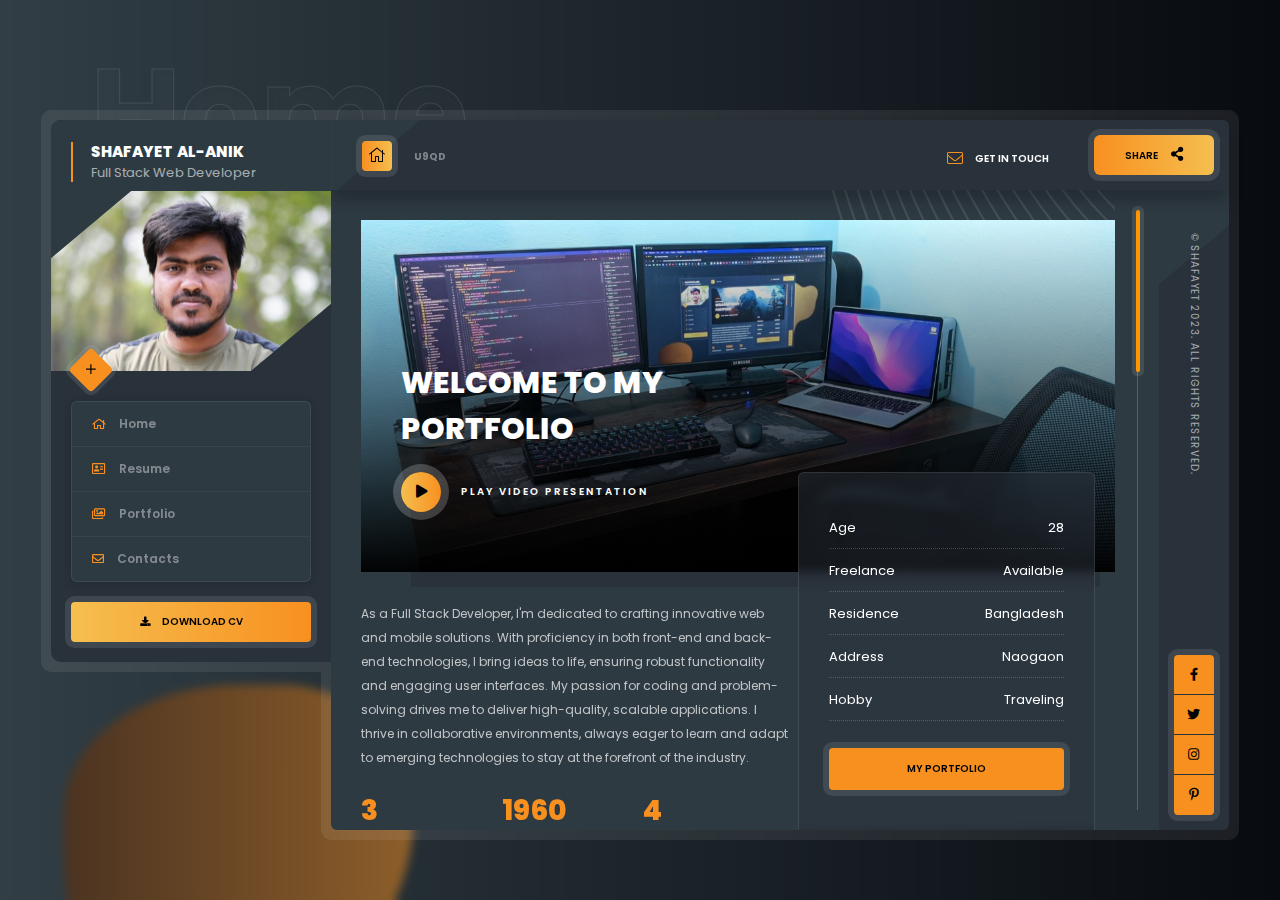
==== commit 6cbfc293: "Education update" ====
--- a/index.html
+++ b/index.html
@@ -252,13 +252,13 @@
                                             <!-- swiper-slide -->
                                             <div class="swiper-slide">
                                                 <div class="testi-item fl-wrap">
-                                                    <span class="testi-number">03.</span>
-                                                    <div class="testi-avatar"><img src="images/avatar/4.jpg" alt="">
-                                                    </div>
-                                                    <h3>JM Jones</h3>
-                                                    <p>"He work's well enough to give him a good rating. He did a lot of
-                                                        work and I did
-                                                        enjoy working with him. It might be worth giving him a try"</p>
+                                                    <span class="testi-number">01.</span>
+                                                    <div class="testi-avatar"><img src="images/avatar/1.jpeg" alt="">
+                                                    </div>
+                                                    <h3>Damilola Nejo</h3>
+                                                    <p>"Anik is an amazing developer. Very attentive, very smart and
+                                                        always there to help to ensure the goals of the project is
+                                                        meant. He is now my go-to guy. Will re-hire again."</p>
                                                     <a href="#" class="teti-link" target="_blank">Via Upwork</a>
                                                 </div>
                                             </div>
@@ -280,13 +280,13 @@
                                             <!-- swiper-slide -->
                                             <div class="swiper-slide">
                                                 <div class="testi-item fl-wrap">
-                                                    <span class="testi-number">01.</span>
-                                                    <div class="testi-avatar"><img src="images/avatar/1.jpeg" alt="">
-                                                    </div>
-                                                    <h3>Damilola Nejo</h3>
-                                                    <p>"Anik is an amazing developer. Very attentive, very smart and
-                                                        always there to help to ensure the goals of the project is
-                                                        meant. He is now my go-to guy. Will re-hire again."</p>
+                                                    <span class="testi-number">03.</span>
+                                                    <div class="testi-avatar"><img src="images/avatar/4.jpg" alt="">
+                                                    </div>
+                                                    <h3>JM Jones</h3>
+                                                    <p>"He work's well enough to give him a good rating. He did a lot of
+                                                        work and I did
+                                                        enjoy working with him. It might be worth giving him a try"</p>
                                                     <a href="#" class="teti-link" target="_blank">Via Upwork</a>
                                                 </div>
                                             </div>
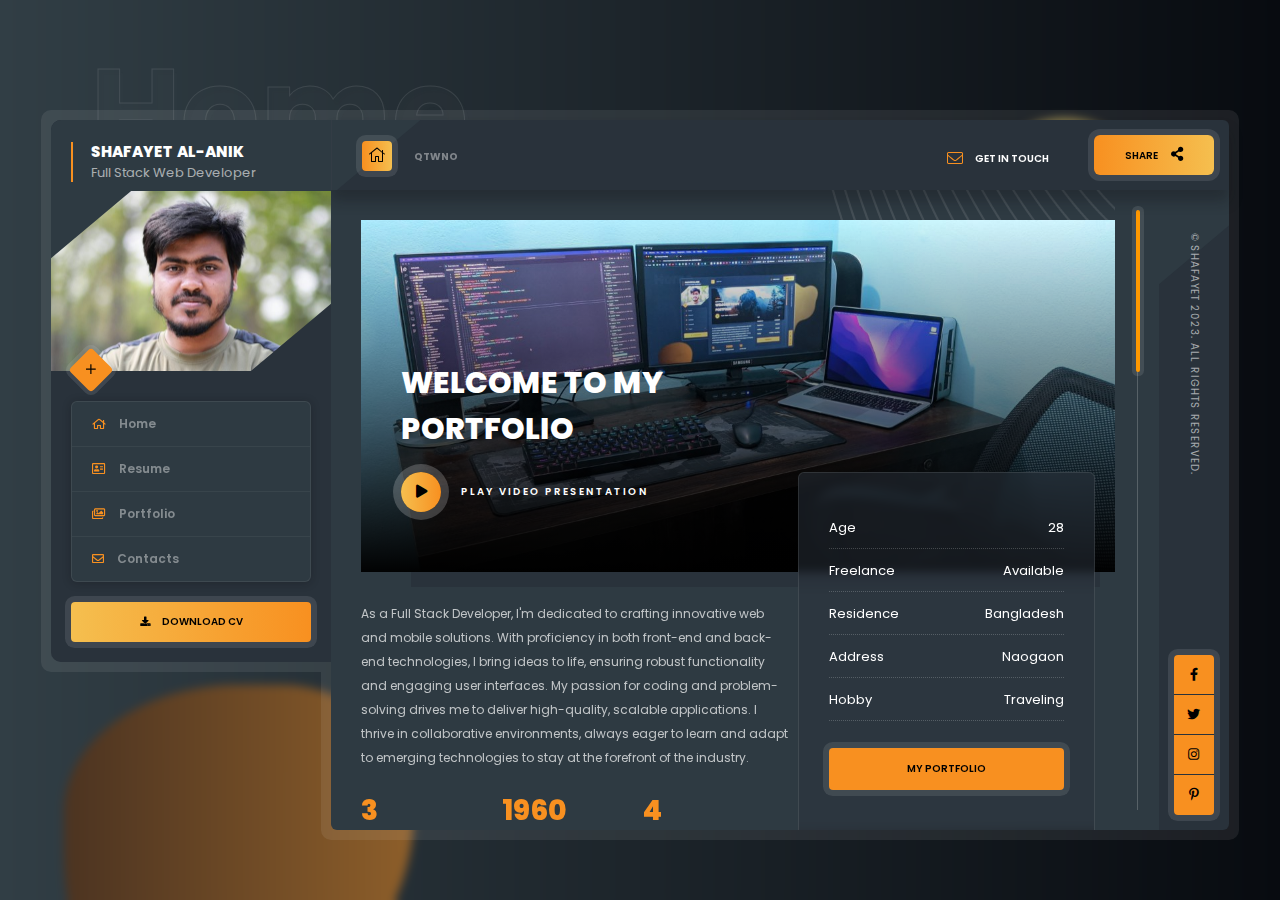
==== commit d0063d18: "Portfolio updated" ====
--- a/index.html
+++ b/index.html
@@ -2,307 +2,305 @@
 <html lang="en">
 
 <head>
-    <!--=============== basic  ===============-->
-    <meta charset="UTF-8">
-    <title>Shafayet Portfolio</title>
-    <meta name="robots" content="index, follow shafayet al anik, portfolio" />
-    <meta name="keywords" content="shafayet al anik, portfolio" />
-    <meta name="description" content="" />
-    <!--=============== css  ===============-->
-    <link type="text/css" rel="stylesheet" href="css/plugins.css">
-    <link type="text/css" rel="stylesheet" href="css/style.css">
-    <link type="text/css" rel="stylesheet" href="css/color.css">
-    <!--=============== favicons ===============-->
-    <link rel="shortcut icon" href="images/favicon.ico">
+  <!--=============== basic  ===============-->
+  <meta charset="UTF-8">
+  <title>Shafayet Portfolio</title>
+  <meta name="robots" content="index, follow shafayet al anik, portfolio" />
+  <meta name="keywords" content="shafayet al anik, portfolio" />
+  <meta name="description" content="" />
+  <!--=============== css  ===============-->
+  <link type="text/css" rel="stylesheet" href="css/plugins.css">
+  <link type="text/css" rel="stylesheet" href="css/style.css">
+  <link type="text/css" rel="stylesheet" href="css/color.css">
+  <!--=============== favicons ===============-->
+  <link rel="shortcut icon" href="images/favicon.ico">
 </head>
 
 <body>
-    <!--Loader -->
-    <div class="body-preload">
-        <div class="pl-spinner2"><span></span></div>
-    </div>
-    <!-- loader end  -->
-    <!-- main start  -->
-    <div id="main">
-        <!--main-container -->
-        <div class="main-container">
-            <!--header -->
-            <header class="main-header">
-                <div class="header-titile">
-                    <h1>Shafayet Al-Anik</h1>
-                    <h4>Full Stack Web Developer</h4>
-                </div>
-                <a data-src="images/anik.jpg" class="image-popup header-popup color-bg"><i class="fal fa-plus"></i></a>
-                <div class="header-titile-img">
-                    <div class="bg" data-bg="images/anik.jpg"></div>
-                </div>
-                <div class="main-menu-wrap">
-                    <!-- nav -->
-                    <nav class="nav-inner fl-wrap" id="menu">
-                        <ul>
-                            <li><a href="index.html" class="ajax"><i class="fal fa-home"></i> Home</a></li>
-                            <li><a href="resume.html" class="ajax"><i class="fal fa-address-card"></i> Resume</a></li>
-                            <li><a href="portfolio.html" class="ajax"><i class="fal fa-images"></i> Portfolio</a></li>
-                            <li><a href="contacts.html" class="ajax"><i class="fal fa-envelope"></i> Contacts</a></li>
-                        </ul>
-                    </nav>
-                    <!-- nav end-->
-                </div>
-                <a href="#" download="" class="header_btn gradient-bg"><i class="fas fa-download"></i> Download CV</a>
-            </header>
-            <!--header end-->
-            <!-- top-opt -->
-            <div class="top-opt">
-                <div class="nav-button-wrap c_sb gradient-bg2">
-                    <div class="nav-button"><span></span><span></span><span></span></div>
-                </div>
-                <div class="page-subtitle"><a href="index.html" class="ajax"><i
-                            class="fal fa-home"></i></a><span></span></div>
-                <a href="index.html" class="ajax mob-logo"><span></span><strong></strong></a>
-                <a href="contacts.html" class="ajax to_contacts"><i class="far fa-envelope"></i> Get in Touch</a>
-                <div class="share-btn show-share isShare gradient-bg2">
-                    <span>Share</span>
-                    <i class="fas fa-share-alt"></i>
-                </div>
-            </div>
-            <!-- top-opt end -->
-            <!-- content-holder -->
-            <div class="content-holder">
-                <!--wrapper -->
-                <div id="wrapper">
-                    <!--scroll-bar -->
-                    <div class="scr-bar_container">
-                        <div class="content" data-pagetitle="About Me" data-pagesubtitle="Home">
-                            <div class="bg-top"></div>
-                            <div class="bg-bottom"></div>
-                            <!--section   -->
-                            <section class="hero-section">
-                                <div class="bg-wrap hero-section_bg">
-                                    <div class="bg" data-bg="images/bg/3.jpeg"></div>
-                                </div>
-                                <div class="hero-section-title">
-                                    <div class="row">
-                                        <div class="col-md-7">
-                                            <!-- <div class="rotate_text hero-decor-let">
+  <!--Loader -->
+  <div class="body-preload">
+    <div class="pl-spinner2"><span></span></div>
+  </div>
+  <!-- loader end  -->
+  <!-- main start  -->
+  <div id="main">
+    <!--main-container -->
+    <div class="main-container">
+      <!--header -->
+      <header class="main-header">
+        <div class="header-titile">
+          <h1>Shafayet Al-Anik</h1>
+          <h4>Full Stack Web Developer</h4>
+        </div>
+        <a data-src="images/anik.jpg" class="image-popup header-popup color-bg"><i class="fal fa-plus"></i></a>
+        <div class="header-titile-img">
+          <div class="bg" data-bg="images/anik.jpg"></div>
+        </div>
+        <div class="main-menu-wrap">
+          <!-- nav -->
+          <nav class="nav-inner fl-wrap" id="menu">
+            <ul>
+              <li><a href="index.html" class="ajax"><i class="fal fa-home"></i> Home</a></li>
+              <li><a href="resume.html" class="ajax"><i class="fal fa-address-card"></i> Resume</a></li>
+              <li><a href="portfolio.html" class="ajax"><i class="fal fa-images"></i> Portfolio</a></li>
+              <li><a href="contacts.html" class="ajax"><i class="fal fa-envelope"></i> Contacts</a></li>
+            </ul>
+          </nav>
+          <!-- nav end-->
+        </div>
+        <a href="#" download="" class="header_btn gradient-bg"><i class="fas fa-download"></i> Download CV</a>
+      </header>
+      <!--header end-->
+      <!-- top-opt -->
+      <div class="top-opt">
+        <div class="nav-button-wrap c_sb gradient-bg2">
+          <div class="nav-button"><span></span><span></span><span></span></div>
+        </div>
+        <div class="page-subtitle"><a href="index.html" class="ajax"><i class="fal fa-home"></i></a><span></span></div>
+        <a href="index.html" class="ajax mob-logo"><span></span><strong></strong></a>
+        <a href="contacts.html" class="ajax to_contacts"><i class="far fa-envelope"></i> Get in Touch</a>
+        <div class="share-btn show-share isShare gradient-bg2">
+          <span>Share</span>
+          <i class="fas fa-share-alt"></i>
+        </div>
+      </div>
+      <!-- top-opt end -->
+      <!-- content-holder -->
+      <div class="content-holder">
+        <!--wrapper -->
+        <div id="wrapper">
+          <!--scroll-bar -->
+          <div class="scr-bar_container">
+            <div class="content" data-pagetitle="About Me" data-pagesubtitle="Home">
+              <div class="bg-top"></div>
+              <div class="bg-bottom"></div>
+              <!--section   -->
+              <section class="hero-section">
+                <div class="bg-wrap hero-section_bg">
+                  <div class="bg" data-bg="images/bg/3.jpeg"></div>
+                </div>
+                <div class="hero-section-title">
+                  <div class="row">
+                    <div class="col-md-7">
+                      <!-- <div class="rotate_text hero-decor-let">
                                                 <div>Web Design</div>
                                                 <div>Web Development</div>
                                                 <div>Ui/Ux Design</div>
                                             </div> -->
-                                            <h2>Welcome to My portfolio</h2>
+                      <h2>Welcome to My portfolio</h2>
 
-                                            <div class="video_btn-wrap fl-wrap"><a
-                                                    data-src="https://vimeo.com/176916362"
-                                                    class="image-popup gradient-bg"><i
-                                                        class="fas fa-play"></i></a><span>Play Video Presentation</span>
-                                            </div>
-                                        </div>
-                                    </div>
-                                </div>
-                            </section>
-                            <!-- section end  -->
-                            <!--section   -->
-                            <section>
-                                <div class="row">
-                                    <div class="col-md-7">
-                                        <p>As a Full Stack Developer, I'm dedicated to crafting innovative web and
-                                            mobile solutions. With proficiency in both
-                                            front-end and back-end technologies, I bring ideas to life, ensuring robust
-                                            functionality and engaging user interfaces.
-                                            My passion for coding and problem-solving drives me to deliver high-quality,
-                                            scalable applications. I thrive in
-                                            collaborative environments, always eager to learn and adapt to emerging
-                                            technologies to stay at the forefront of the
-                                            industry.</p>
-                                        <div class="facts-container fl-wrap">
-                                            <!-- inline-facts -->
-                                            <div class="inline-facts-wrap">
-                                                <div class="inline-facts">
-                                                    <div class="milestone-counter">
-                                                        <div class="stats animaper">
-                                                            <div class="num" data-content="0" data-num="11">0</div>
-                                                        </div>
-                                                    </div>
-                                                    <h6>Finished projects</h6>
-                                                </div>
-                                            </div>
-                                            <!-- inline-facts end -->
-                                            <!-- inline-facts  -->
-                                            <div class="inline-facts-wrap">
-                                                <div class="inline-facts">
-                                                    <div class="milestone-counter">
-                                                        <div class="stats animaper">
-                                                            <div class="num" data-content="0" data-num="7000">0</div>
-                                                        </div>
-                                                    </div>
-                                                    <h6>Working hours</h6>
-                                                </div>
-                                            </div>
-                                            <!-- inline-facts end -->
-                                            <!-- inline-facts  -->
-                                            <div class="inline-facts-wrap">
-                                                <div class="inline-facts">
-                                                    <div class="milestone-counter">
-                                                        <div class="stats animaper">
-                                                            <div class="num" data-content="0" data-num="15">0</div>
-                                                        </div>
-                                                    </div>
-                                                    <h6>Awards won</h6>
-                                                </div>
-                                            </div>
-                                            <!-- inline-facts end -->
-                                        </div>
-                                    </div>
-                                    <div class="col-md-5">
-                                        <div class="hero-info-list fl-wrap">
-                                            <ul>
-                                                <li><strong>Age</strong><span>28</span></li>
-                                                <li><strong>Freelance</strong><span>Available</span></li>
-                                                <li><strong>Residence</strong><span>Bangladesh</span></li>
-                                                <li><strong>Address</strong><span>Naogaon</span></li>
-                                                <li><strong>Hobby</strong><span>Traveling</span></li>
-                                            </ul>
-                                            <a href="portfolio.html" class="btn ajax fl-btn color-bg"><span>My
-                                                    Portfolio</span></a>
-                                        </div>
-                                    </div>
-                                </div>
-                            </section>
-                            <!-- section end  -->
-                            <section class="serv-sec">
-                                <div class="section-title fl-wrap">
-                                    <h3>Services That I Provide</h3>
-                                </div>
-                                <div class="row">
-                                    <div class="col-md-6">
-                                        <div class="column-wrapper_text services-item fl-wrap">
-                                            <span class="serv-number">01.</span>
-                                            <i class="fal fa-desktop-alt"></i>
-                                            <h4> Web Design</h4>
-                                            <p>Elevate your online presence with my custom web design solutions. I
-                                                create stunning, responsive websites that reflect
-                                                your brand and drive results. From web security, I've got you
-                                                covered. Let's turn your vision into a digital
-                                                masterpiece.</p>
-                                            <ul class="serv-list">
-                                                <li>Code</li>
-                                                <li>Design</li>
-                                            </ul>
-                                        </div>
-                                    </div>
-                                    <div class="col-md-6">
-                                        <div class="column-wrapper_text services-item fl-wrap">
-                                            <span class="serv-number">02.</span>
-                                            <i class="fal fa-stars"></i>
-                                            <h4> Branding</h4>
-                                            <p>Build a strong brand identity with my expertise. From captivating visuals
-                                                to compelling messaging, I ensure consistency
-                                                across all channels for growth and impact. Let's create a lasting
-                                                impression together!</p>
-                                            <ul class="serv-list">
-                                                <li>Logos</li>
-                                                <li>Design</li>
-                                                <li>Concept</li>
-                                            </ul>
-                                        </div>
-                                    </div>
-                                    <div class="col-md-6">
-                                        <div class="column-wrapper_text services-item fl-wrap">
-                                            <span class="serv-number">03.</span>
-                                            <i class="fal fa-mobile-android"></i>
-                                            <h4> UI/UX Design</h4>
-                                            <p>Unlocking exceptional user experiences is my core competency. I
-                                                specialize in crafting intuitive interfaces, optimizing
-                                                performance, and upholding stringent security standards. Rooted in
-                                                data-driven insights, innovation, and a global
-                                                perspective, I guarantee your digital presence commands attention</p>
-                                            <ul class="serv-list">
-                                                <li> Commercials</li>
-                                                <li> Personal </li>
-                                                <li> Store </li>
-                                            </ul>
-                                        </div>
-                                    </div>
-                                    <div class="col-md-6">
-                                        <div class="column-wrapper_text services-item fl-wrap">
-                                            <span class="serv-number">03.</span>
-                                            <i class="fal fa-monitor-heart-rate"></i>
-                                            <!-- <i class="fal fa-camera-alt"></i> -->
-                                            <h4>Site Maintenance</h4>
-                                            <p>Optimize your online presence with my meticulous site maintenance
-                                                services. I ensure your website stays current, secure,
-                                                and high-performing. From timely updates to robust security measures, I
-                                                provide the reliability your digital asset
-                                                deserves. Contact me for worry-free website maintenance.</p>
-                                            <ul class="serv-list">
-                                                <li> Optimize </li>
-                                                <li> Commercials </li>
-                                            </ul>
-                                        </div>
-                                    </div>
-                                </div>
-                            </section>
-                            <!--section  -->
-                            <section class="scroll_sec" id="sec5">
-                                <div class="section-title fl-wrap">
-                                    <h3>Clents And Testimonilas</h3>
-                                </div>
-                                <div class="testilider fl-wrap">
-                                    <div class="swiper-container">
-                                        <div class="swiper-wrapper">
-                                            <!-- swiper-slide -->
-                                            <div class="swiper-slide">
-                                                <div class="testi-item fl-wrap">
-                                                    <span class="testi-number">01.</span>
-                                                    <div class="testi-avatar"><img src="images/avatar/1.jpeg" alt="">
-                                                    </div>
-                                                    <h3>Damilola Nejo</h3>
-                                                    <p>"Anik is an amazing developer. Very attentive, very smart and
-                                                        always there to help to ensure the goals of the project is
-                                                        meant. He is now my go-to guy. Will re-hire again."</p>
-                                                    <a href="#" class="teti-link" target="_blank">Via Upwork</a>
-                                                </div>
-                                            </div>
-                                            <!-- swiper-slide end-->
-                                            <!-- swiper-slide -->
-                                            <div class="swiper-slide">
-                                                <div class="testi-item fl-wrap">
-                                                    <span class="testi-number">02.</span>
-                                                    <div class="testi-avatar"><img src="images/avatar/2.png" alt="">
-                                                    </div>
-                                                    <h3>Daniel</h3>
-                                                    <p>"Amazing developer. He delivered exactly what was needed, fast
-                                                        and in top-notch quality. I will be using him for all my
-                                                        frontend needs now. Thanks"</p>
-                                                    <a href="#" class="teti-link" target="_blank">Via Upwork</a>
-                                                </div>
-                                            </div>
-                                            <!-- swiper-slide end-->
-                                            <!-- swiper-slide -->
-                                            <div class="swiper-slide">
-                                                <div class="testi-item fl-wrap">
-                                                    <span class="testi-number">03.</span>
-                                                    <div class="testi-avatar"><img src="images/avatar/4.jpg" alt="">
-                                                    </div>
-                                                    <h3>JM Jones</h3>
-                                                    <p>"He work's well enough to give him a good rating. He did a lot of
-                                                        work and I did
-                                                        enjoy working with him. It might be worth giving him a try"</p>
-                                                    <a href="#" class="teti-link" target="_blank">Via Upwork</a>
-                                                </div>
-                                            </div>
-                                            <!-- swiper-slide end-->
-                                        </div>
-                                    </div>
-                                </div>
-                                <div class="ts-controls">
-                                    <div class="tc-button tc-button-prev"><i class="fal fa-angle-left"></i></div>
-                                    <div class="tc-button tc-button-next"><i class="fal fa-angle-right"></i></div>
-                                </div>
-                                <div class="ss-pagination-wrap">
-                                    <div class="tc-pagination slider-pag"></div>
-                                </div>
-                                <!-- client-list -->
-                                <!-- <div class="fl-wrap client-list">
+                      <div class="video_btn-wrap fl-wrap"><a data-src="https://vimeo.com/176916362"
+                          class="image-popup gradient-bg"><i class="fas fa-play"></i></a><span>Play Video
+                          Presentation</span>
+                      </div>
+                    </div>
+                  </div>
+                </div>
+              </section>
+              <!-- section end  -->
+              <!--section   -->
+              <section>
+                <div class="row">
+                  <div class="col-md-7">
+                    <p>As a Full Stack Developer, I'm dedicated to crafting innovative web and
+                      mobile solutions. With proficiency in both
+                      front-end and back-end technologies, I bring ideas to life, ensuring robust
+                      functionality and engaging user interfaces.
+                      My passion for coding and problem-solving drives me to deliver high-quality,
+                      scalable applications. I thrive in
+                      collaborative environments, always eager to learn and adapt to emerging
+                      technologies to stay at the forefront of the
+                      industry.</p>
+                    <div class="facts-container fl-wrap">
+                      <!-- inline-facts -->
+                      <div class="inline-facts-wrap">
+                        <div class="inline-facts">
+                          <div class="milestone-counter">
+                            <div class="stats animaper">
+                              <div class="num" data-content="0" data-num="11">0</div>
+                            </div>
+                          </div>
+                          <h6>Finished projects</h6>
+                        </div>
+                      </div>
+                      <!-- inline-facts end -->
+                      <!-- inline-facts  -->
+                      <div class="inline-facts-wrap">
+                        <div class="inline-facts">
+                          <div class="milestone-counter">
+                            <div class="stats animaper">
+                              <div class="num" data-content="0" data-num="7000">0</div>
+                            </div>
+                          </div>
+                          <h6>Working hours</h6>
+                        </div>
+                      </div>
+                      <!-- inline-facts end -->
+                      <!-- inline-facts  -->
+                      <div class="inline-facts-wrap">
+                        <div class="inline-facts">
+                          <div class="milestone-counter">
+                            <div class="stats animaper">
+                              <div class="num" data-content="0" data-num="15">0</div>
+                            </div>
+                          </div>
+                          <h6>Awards won</h6>
+                        </div>
+                      </div>
+                      <!-- inline-facts end -->
+                    </div>
+                  </div>
+                  <div class="col-md-5">
+                    <div class="hero-info-list fl-wrap">
+                      <ul>
+                        <li><strong>Age</strong><span>28</span></li>
+                        <li><strong>Freelance</strong><span>Available</span></li>
+                        <li><strong>Residence</strong><span>Bangladesh</span></li>
+                        <li><strong>Address</strong><span>Naogaon</span></li>
+                        <li><strong>Hobby</strong><span>Traveling</span></li>
+                      </ul>
+                      <a href="portfolio.html" class="btn ajax fl-btn color-bg"><span>My
+                          Portfolio</span></a>
+                    </div>
+                  </div>
+                </div>
+              </section>
+              <!-- section end  -->
+              <section class="serv-sec">
+                <div class="section-title fl-wrap">
+                  <h3>Services That I Provide</h3>
+                </div>
+                <div class="row">
+                  <div class="col-md-6">
+                    <div class="column-wrapper_text services-item fl-wrap">
+                      <span class="serv-number">01.</span>
+                      <i class="fal fa-desktop-alt"></i>
+                      <h4> Web Design</h4>
+                      <p>Elevate your online presence with my custom web design solutions. I
+                        create stunning, responsive websites that reflect
+                        your brand and drive results. From web security, I've got you
+                        covered. Let's turn your vision into a digital
+                        masterpiece.</p>
+                      <ul class="serv-list">
+                        <li>Code</li>
+                        <li>Design</li>
+                      </ul>
+                    </div>
+                  </div>
+                  <div class="col-md-6">
+                    <div class="column-wrapper_text services-item fl-wrap">
+                      <span class="serv-number">02.</span>
+                      <i class="fal fa-stars"></i>
+                      <h4> Branding</h4>
+                      <p>Build a strong brand identity with my expertise. From captivating visuals
+                        to compelling messaging, I ensure consistency
+                        across all channels for growth and impact. Let's create a lasting
+                        impression together!</p>
+                      <ul class="serv-list">
+                        <li>Logos</li>
+                        <li>Design</li>
+                        <li>Concept</li>
+                      </ul>
+                    </div>
+                  </div>
+                  <div class="col-md-6">
+                    <div class="column-wrapper_text services-item fl-wrap">
+                      <span class="serv-number">03.</span>
+                      <i class="fal fa-mobile-android"></i>
+                      <h4> UI/UX Design</h4>
+                      <p>Unlocking exceptional user experiences is my core competency. I
+                        specialize in crafting intuitive interfaces, optimizing
+                        performance, and upholding stringent security standards. Rooted in
+                        data-driven insights, innovation, and a global
+                        perspective, I guarantee your digital presence commands attention</p>
+                      <ul class="serv-list">
+                        <li> Commercials</li>
+                        <li> Personal </li>
+                        <li> Store </li>
+                      </ul>
+                    </div>
+                  </div>
+                  <div class="col-md-6">
+                    <div class="column-wrapper_text services-item fl-wrap">
+                      <span class="serv-number">03.</span>
+                      <i class="fal fa-monitor-heart-rate"></i>
+                      <!-- <i class="fal fa-camera-alt"></i> -->
+                      <h4>Site Maintenance</h4>
+                      <p>Optimize your online presence with my meticulous site maintenance
+                        services. I ensure your website stays current, secure,
+                        and high-performing. From timely updates to robust security measures, I
+                        provide the reliability your digital asset
+                        deserves. Contact me for worry-free website maintenance.</p>
+                      <ul class="serv-list">
+                        <li> Optimize </li>
+                        <li> Commercials </li>
+                      </ul>
+                    </div>
+                  </div>
+                </div>
+              </section>
+              <!--section  -->
+              <section class="scroll_sec" id="sec5">
+                <div class="section-title fl-wrap">
+                  <h3>Clents And Testimonilas</h3>
+                </div>
+                <div class="testilider fl-wrap">
+                  <div class="swiper-container">
+                    <div class="swiper-wrapper">
+                      <!-- swiper-slide -->
+                      <div class="swiper-slide">
+                        <div class="testi-item fl-wrap">
+                          <span class="testi-number">01.</span>
+                          <div class="testi-avatar"><img src="images/avatar/1.jpeg" alt="">
+                          </div>
+                          <h3>Damilola Nejo</h3>
+                          <p>"Anik is an amazing developer. Very attentive, very smart and
+                            always there to help to ensure the goals of the project is
+                            meant. He is now my go-to guy. Will re-hire again."</p>
+                          <a href="#" class="teti-link" target="_blank">Via Upwork</a>
+                        </div>
+                      </div>
+                      <!-- swiper-slide end-->
+                      <!-- swiper-slide -->
+                      <div class="swiper-slide">
+                        <div class="testi-item fl-wrap">
+                          <span class="testi-number">02.</span>
+                          <div class="testi-avatar"><img src="images/avatar/2.png" alt="">
+                          </div>
+                          <h3>Daniel</h3>
+                          <p>"Amazing developer. He delivered exactly what was needed, fast
+                            and in top-notch quality. I will be using him for all my
+                            frontend needs now. Thanks"</p>
+                          <a href="#" class="teti-link" target="_blank">Via Upwork</a>
+                        </div>
+                      </div>
+                      <!-- swiper-slide end-->
+                      <!-- swiper-slide -->
+                      <div class="swiper-slide">
+                        <div class="testi-item fl-wrap">
+                          <span class="testi-number">03.</span>
+                          <div class="testi-avatar"><img src="images/avatar/4.jpg" alt="">
+                          </div>
+                          <h3>JM Jones</h3>
+                          <p>"He work's well enough to give him a good rating. He did a lot of
+                            work and I did
+                            enjoy working with him. It might be worth giving him a try"</p>
+                          <a href="#" class="teti-link" target="_blank">Via Upwork</a>
+                        </div>
+                      </div>
+                      <!-- swiper-slide end-->
+                    </div>
+                  </div>
+                </div>
+                <div class="ts-controls">
+                  <div class="tc-button tc-button-prev"><i class="fal fa-angle-left"></i></div>
+                  <div class="tc-button tc-button-next"><i class="fal fa-angle-right"></i></div>
+                </div>
+                <div class="ss-pagination-wrap">
+                  <div class="tc-pagination slider-pag"></div>
+                </div>
+                <!-- client-list -->
+                <!-- <div class="fl-wrap client-list">
                                     <ul class="">
                                         <li><a href="#" target="_blank"><img src="images/clients/1.png" alt=""></a></li>
                                         <li><a href="#" target="_blank"><img src="images/clients/2.png" alt=""></a></li>
@@ -310,60 +308,60 @@
                                         <li><a href="#" target="_blank"><img src="images/clients/4.png" alt=""></a></li>
                                     </ul>
                                 </div> -->
-                                <!-- client-list end-->
-                            </section>
-                            <!--section end-->
-                            <div class="to-top-wrap">
-                                <div class="to-top color-bg"><i class="fas fa-caret-up"></i></div>
-                            </div>
-                        </div>
-                    </div>
-                    <!--scroll-bar end -->
-                    <!--share end -->
-                    <div class="share-wrapper">
-                        <div class="share-container isShare"></div>
-                    </div>
-                    <!--share end -->
-                </div>
-                <!--wrapper end -->
-                <!--page-load -->
-                <div class="page-load">
-                    <div class="pl-spinner"><span></span></div>
-                </div>
-                <!--page-load end -->
+                <!-- client-list end-->
+              </section>
+              <!--section end-->
+              <div class="to-top-wrap">
+                <div class="to-top color-bg"><i class="fas fa-caret-up"></i></div>
+              </div>
             </div>
-            <!-- content-holder end -->
-            <!-- footer -->
-            <footer class="main-footer">
-                <div class="footer-social">
-                    <ul>
-                        <li><a href="#" target="_blank"><i class="fab fa-facebook-f"></i></a></li>
-                        <li><a href="#" target="_blank"><i class="fab fa-twitter"></i></a></li>
-                        <li><a href="#" target="_blank"><i class="fab fa-instagram"></i></a></li>
-                        <li><a href="#" target="_blank"><i class="fab fa-pinterest-p"></i></a></li>
-                    </ul>
-                </div>
-                <div class="copyright">&#169; Shafayet 2023. All rights reserved.</div>
-            </footer>
-            <!-- footer end -->
-            <div class="nav-overlay"></div>
-        </div>
-        <!-- main-container end -->
-        <!--body-bg -->
-        <div class="body-bg">
-            <div class="slider-thumb"></div>
-            <div class="cavas-wrap">
-                <canvas id="liquid"></canvas>
-            </div>
-            <div class="dynamic-title"><span>Resume</span></div>
-        </div>
-        <!-- body-bg end -->
+          </div>
+          <!--scroll-bar end -->
+          <!--share end -->
+          <div class="share-wrapper">
+            <div class="share-container isShare"></div>
+          </div>
+          <!--share end -->
+        </div>
+        <!--wrapper end -->
+        <!--page-load -->
+        <div class="page-load">
+          <div class="pl-spinner"><span></span></div>
+        </div>
+        <!--page-load end -->
+      </div>
+      <!-- content-holder end -->
+      <!-- footer -->
+      <footer class="main-footer">
+        <div class="footer-social">
+          <ul>
+            <li><a href="#" target="_blank"><i class="fab fa-facebook-f"></i></a></li>
+            <li><a href="#" target="_blank"><i class="fab fa-twitter"></i></a></li>
+            <li><a href="#" target="_blank"><i class="fab fa-instagram"></i></a></li>
+            <li><a href="#" target="_blank"><i class="fab fa-pinterest-p"></i></a></li>
+          </ul>
+        </div>
+        <div class="copyright">&#169; Shafayet 2023. All rights reserved.</div>
+      </footer>
+      <!-- footer end -->
+      <div class="nav-overlay"></div>
     </div>
-    <!-- Main end -->
-    <!--=============== scripts  ===============-->
-    <script src="js/jquery.min.js"></script>
-    <script src="js/plugins.js"></script>
-    <script src="js/scripts.js"></script>
+    <!-- main-container end -->
+    <!--body-bg -->
+    <div class="body-bg">
+      <div class="slider-thumb"></div>
+      <div class="cavas-wrap">
+        <canvas id="liquid"></canvas>
+      </div>
+      <div class="dynamic-title"><span>Resume</span></div>
+    </div>
+    <!-- body-bg end -->
+  </div>
+  <!-- Main end -->
+  <!--=============== scripts  ===============-->
+  <script src="js/jquery.min.js"></script>
+  <script src="js/plugins.js"></script>
+  <script src="js/scripts.js"></script>
 </body>
 
 </html>--- a/css/style.css
+++ b/css/style.css
@@ -22,27 +22,27 @@
 @import url("https://fonts.googleapis.com/css2?family=Poppins:wght@200;300;400;500;600;700;800;900&amp;display=swap");
 /*-------------General Style---------------------------------------*/
 html {
-    overflow-x: hidden !important;
-    height: 100%;
+  overflow-x: hidden !important;
+  height: 100%;
 }
 body {
-    margin: 0;
-    padding: 0;
-    font-weight: 400;
-    font-size: 13px;
-    height: 100%;
-    text-align: center;
-    color: #000;
-    font-family: "Poppins", sans-serif;
+  margin: 0;
+  padding: 0;
+  font-weight: 400;
+  font-size: 13px;
+  height: 100%;
+  text-align: center;
+  color: #000;
+  font-family: "Poppins", sans-serif;
 }
 @-o-viewport {
-    width: device-width;
+  width: device-width;
 }
 @-ms-viewport {
-    width: device-width;
+  width: device-width;
 }
 @viewport {
-    width: device-width;
+  width: device-width;
 }
 /* ---------colors dom--------------------------------------*/
 body,
@@ -58,7 +58,7 @@
 .comment-body,
 .top-opt:after,
 .main-footer:after {
-    background: #2e3a42;
+  background: #2e3a42;
 }
 .main-header,
 .main-header:before,
@@ -90,7 +90,7 @@
 .ss-button:hover,
 .lg-actions .lg-next,
 .lg-actions .lg-prev {
-    background: #29323b;
+  background: #29323b;
 }
 .testi-avatar:before,
 .testi-number,
@@ -118,2881 +118,2892 @@
 #subscribe .enteremail,
 .share-wrapper,
 .pl-row span.pl-row-anim {
-    background: #232c32;
+  background: #232c32;
 }
 .resume-item:after {
-    border-right-color: #29323b;
+  border-right-color: #29323b;
 }
 .content-nav_mediatooltip:after {
-    border-top-color: #232c32;
+  border-top-color: #232c32;
 }
 .color-yellow {
-    color: #f89020;
+  color: #f89020;
 }
 /* ---------Page preload--------------------------------------*/
 .body-preload {
-    position: fixed;
-    top: 0;
-    left: 0;
-    right: 0;
-    bottom: 0;
-    z-index: 3;
+  position: fixed;
+  top: 0;
+  left: 0;
+  right: 0;
+  bottom: 0;
+  z-index: 3;
 }
 .page-load {
-    position: absolute;
-    top: 0;
-    left: 0;
-    right: 0;
-    bottom: 0;
-    z-index: 119;
-    display: none;
+  position: absolute;
+  top: 0;
+  left: 0;
+  right: 0;
+  bottom: 0;
+  z-index: 119;
+  display: none;
 }
 .pl-spinner.act-loader {
-    transform: scale(1);
+  transform: scale(1);
 }
 .pl-spinner,
 .pl-spinner2 {
-    position: absolute;
-    top: 50%;
-    left: 50%;
-    z-index: 5;
-    width: 44px;
-    height: 44px;
-    margin: -22px 0 0 -22px;
-    transition: all 500ms cubic-bezier(0.19, 1, 0.22, 1) 0ms;
-    transform: scale(0);
+  position: absolute;
+  top: 50%;
+  left: 50%;
+  z-index: 5;
+  width: 44px;
+  height: 44px;
+  margin: -22px 0 0 -22px;
+  transition: all 500ms cubic-bezier(0.19, 1, 0.22, 1) 0ms;
+  transform: scale(0);
 }
 .pl-spinner2 {
-    transition: all 0ms;
-    transform: scale(1);
+  transition: all 0ms;
+  transform: scale(1);
 }
 .pl-spinner span,
 .pl-spinner2 span {
-    display: block;
-    position: absolute;
-    top: 0;
-    left: 0;
-    bottom: 0;
-    right: 0;
-    margin: auto;
-    height: 32px;
-    width: 32px;
+  display: block;
+  position: absolute;
+  top: 0;
+  left: 0;
+  bottom: 0;
+  right: 0;
+  margin: auto;
+  height: 32px;
+  width: 32px;
 }
 .pl-spinner span:before,
 .pl-spinner2 span:before {
-    content: "";
-    display: block;
-    position: absolute;
-    top: 0;
-    left: 0;
-    bottom: 0;
-    right: 0;
-    margin: auto;
-    height: 32px;
-    width: 32px;
-    box-sizing: border-box;
-    border: 3px solid rgba(255, 255, 255, 0.2);
-    border-bottom: 3px solid transparent;
-    border-radius: 50%;
-    -webkit-animation: loader-3-1 1.5s cubic-bezier(0.77, 0, 0.175, 1) infinite;
-    animation: loader-3-1 1.5s cubic-bezier(0.77, 0, 0.175, 1) infinite;
+  content: "";
+  display: block;
+  position: absolute;
+  top: 0;
+  left: 0;
+  bottom: 0;
+  right: 0;
+  margin: auto;
+  height: 32px;
+  width: 32px;
+  box-sizing: border-box;
+  border: 3px solid rgba(255, 255, 255, 0.2);
+  border-bottom: 3px solid transparent;
+  border-radius: 50%;
+  -webkit-animation: loader-3-1 1.5s cubic-bezier(0.77, 0, 0.175, 1) infinite;
+  animation: loader-3-1 1.5s cubic-bezier(0.77, 0, 0.175, 1) infinite;
 }
 @-webkit-keyframes loader-3-1 {
-    0% {
-        -webkit-transform: rotate(0deg);
-    }
-    40% {
-        -webkit-transform: rotate(180deg);
-    }
-    60% {
-        -webkit-transform: rotate(180deg);
-    }
-    100% {
-        -webkit-transform: rotate(360deg);
-    }
+  0% {
+    -webkit-transform: rotate(0deg);
+  }
+  40% {
+    -webkit-transform: rotate(180deg);
+  }
+  60% {
+    -webkit-transform: rotate(180deg);
+  }
+  100% {
+    -webkit-transform: rotate(360deg);
+  }
 }
 @keyframes loader-3-1 {
-    0% {
-        transform: rotate(0deg);
-    }
-    40% {
-        transform: rotate(180deg);
-    }
-    60% {
-        transform: rotate(180deg);
-    }
-    100% {
-        transform: rotate(360deg);
-    }
+  0% {
+    transform: rotate(0deg);
+  }
+  40% {
+    transform: rotate(180deg);
+  }
+  60% {
+    transform: rotate(180deg);
+  }
+  100% {
+    transform: rotate(360deg);
+  }
 }
 .pl-spinner span:after,
 .pl-spinner2 span:after {
-    content: "";
-    position: absolute;
-    top: 0;
-    left: 0;
-    bottom: 0;
-    right: 0;
-    margin: auto;
-    width: 6px;
-    height: 6px;
-    border-radius: 50%;
-    -webkit-animation: loader-3-2 1.5s cubic-bezier(0.77, 0, 0.175, 1) infinite;
-    animation: loader-3-2 1.5s cubic-bezier(0.77, 0, 0.175, 1) infinite;
+  content: "";
+  position: absolute;
+  top: 0;
+  left: 0;
+  bottom: 0;
+  right: 0;
+  margin: auto;
+  width: 6px;
+  height: 6px;
+  border-radius: 50%;
+  -webkit-animation: loader-3-2 1.5s cubic-bezier(0.77, 0, 0.175, 1) infinite;
+  animation: loader-3-2 1.5s cubic-bezier(0.77, 0, 0.175, 1) infinite;
 }
 @-webkit-keyframes loader-3-2 {
-    0% {
-        -webkit-transform: translate3d(0, -32px, 0) scale(0, 2);
-        opacity: 0;
-    }
-    50% {
-        -webkit-transform: translate3d(0, 0, 0) scale(1.25, 1.25);
-        opacity: 1;
-    }
-    100% {
-        -webkit-transform: translate3d(0, 8px, 0) scale(0, 0);
-        opacity: 0;
-    }
+  0% {
+    -webkit-transform: translate3d(0, -32px, 0) scale(0, 2);
+    opacity: 0;
+  }
+  50% {
+    -webkit-transform: translate3d(0, 0, 0) scale(1.25, 1.25);
+    opacity: 1;
+  }
+  100% {
+    -webkit-transform: translate3d(0, 8px, 0) scale(0, 0);
+    opacity: 0;
+  }
 }
 @keyframes loader-3-2 {
-    0% {
-        transform: translate3d(0, -32px, 0) scale(0, 2);
-        opacity: 0;
-    }
-    50% {
-        transform: translate3d(0, 0, 0) scale(1.25, 1.25);
-        opacity: 1;
-    }
-    100% {
-        transform: translate3d(0, 8px, 0) scale(0, 0);
-        opacity: 0;
-    }
+  0% {
+    transform: translate3d(0, -32px, 0) scale(0, 2);
+    opacity: 0;
+  }
+  50% {
+    transform: translate3d(0, 0, 0) scale(1.25, 1.25);
+    opacity: 1;
+  }
+  100% {
+    transform: translate3d(0, 8px, 0) scale(0, 0);
+    opacity: 0;
+  }
 }
 /*--------------Typography--------------------------------------*/
 p {
-    font-size: 12px;
-    line-height: 24px;
-    padding-bottom: 10px;
-    font-weight: 400;
-    color: rgba(255, 255, 255, 0.7);
-    text-align: left;
+  font-size: 12px;
+  line-height: 24px;
+  padding-bottom: 10px;
+  font-weight: 400;
+  color: rgba(255, 255, 255, 0.7);
+  text-align: left;
 }
 /*--------------General--------------------------------------*/
 #main {
-    height: 100%;
-    width: 100%;
-    position: absolute;
-    top: 0;
-    left: 0;
-    z-index: 2;
+  height: 100%;
+  width: 100%;
+  position: absolute;
+  top: 0;
+  left: 0;
+  z-index: 2;
 }
 .fl-wrap {
-    float: left;
-    width: 100%;
-    position: relative;
+  float: left;
+  width: 100%;
+  position: relative;
 }
 .content {
-    float: left;
-    width: 100%;
-    position: relative;
-    z-index: 5;
-    overflow: hidden;
-    padding-top: 30px;
-    transition: all 300ms linear;
+  float: left;
+  width: 100%;
+  position: relative;
+  z-index: 5;
+  overflow: hidden;
+  padding-top: 30px;
+  transition: all 300ms linear;
 }
 .content.no_tp {
-    padding-top: 0;
+  padding-top: 0;
 }
 .hidcont {
-    opacity: 0;
-    transform: translateY(-20px);
+  opacity: 0;
+  transform: translateY(-20px);
 }
 .main-container {
-    max-width: 1224px;
-    width: 92%;
-    margin: 0 auto;
-    position: relative;
-    z-index: 5;
-    height: 100%;
+  max-width: 1224px;
+  width: 92%;
+  margin: 0 auto;
+  position: relative;
+  z-index: 5;
+  height: 100%;
 }
 .container {
-    max-width: 984px;
-    width: 92%;
-    margin: 0 auto;
-    position: relative;
-    z-index: 5;
+  max-width: 984px;
+  width: 92%;
+  margin: 0 auto;
+  position: relative;
+  z-index: 5;
 }
 .full-height {
-    height: 100%;
+  height: 100%;
 }
 #wrapper,
 .scr-bar_container {
-    position: absolute;
-    top: 0;
-    left: 0;
-    right: 0;
-    bottom: 0;
-    z-index: 3;
-    overflow: hidden;
+  position: absolute;
+  top: 0;
+  left: 0;
+  right: 0;
+  bottom: 0;
+  z-index: 3;
+  overflow: hidden;
 }
 .content-holder:before {
-    content: "";
-    position: absolute;
-    top: 20px;
-    right: 21px;
-    bottom: 20px;
-    width: 1px;
-    z-index: 2;
-    background: rgba(255, 255, 255, 0.2);
+  content: "";
+  position: absolute;
+  top: 20px;
+  right: 21px;
+  bottom: 20px;
+  width: 1px;
+  z-index: 2;
+  background: rgba(255, 255, 255, 0.2);
 }
 .scr-bar_container {
-    padding: 0 44px 30px 30px;
+  padding: 0 44px 30px 30px;
 }
 .content-holder {
-    position: absolute;
-    top: 190px;
-    left: 280px;
-    right: 70px;
-    bottom: 70px;
-    border-radius: 0 0 0 6px;
+  position: absolute;
+  top: 190px;
+  left: 280px;
+  right: 70px;
+  bottom: 70px;
+  border-radius: 0 0 0 6px;
 }
 .content-holder:after {
-    content: "";
-    position: absolute;
-    left: -10px;
-    right: -80px;
-    top: -80px;
-    bottom: -10px;
-    background: rgba(255, 255, 255, 0.08);
-    border-radius: 0 10px 10px 10px;
-    z-index: -2;
+  content: "";
+  position: absolute;
+  left: -10px;
+  right: -80px;
+  top: -80px;
+  bottom: -10px;
+  background: rgba(255, 255, 255, 0.08);
+  border-radius: 0 10px 10px 10px;
+  z-index: -2;
 }
 .nicescroll-cursors {
-    box-shadow: 0px 0px 0px 4px rgb(255 255 255 / 10%);
+  box-shadow: 0px 0px 0px 4px rgb(255 255 255 / 10%);
 }
 .respimg {
-    width: 100%;
-    height: auto;
+  width: 100%;
+  height: auto;
 }
 .hidden-item {
-    overflow: hidden;
+  overflow: hidden;
 }
 .bg {
-    position: absolute;
-    top: 0;
-    left: 0;
-    width: 100%;
-    height: 100%;
-    z-index: 1;
-    background-size: cover;
-    background-attachment: scroll;
-    background-position: center;
-    background-repeat: repeat;
-    background-origin: content-box;
+  position: absolute;
+  top: 0;
+  left: 0;
+  width: 100%;
+  height: 100%;
+  z-index: 1;
+  background-size: cover;
+  background-attachment: scroll;
+  background-position: center;
+  background-repeat: repeat;
+  background-origin: content-box;
 }
 .overlay {
-    position: absolute;
-    top: 0;
-    left: 0;
-    width: 100%;
-    height: 100%;
-    background: rgba(45, 45, 50, 0.51);
-    z-index: 3;
+  position: absolute;
+  top: 0;
+  left: 0;
+  width: 100%;
+  height: 100%;
+  background: rgba(45, 45, 50, 0.51);
+  z-index: 3;
 }
 /* ------header------------------------------------------------------------ */
 .main-header {
-    position: absolute;
-    top: 120px;
-    left: 0;
-    width: 280px;
-    z-index: 21;
-    border-radius: 10px 0 0 10px;
-    padding-bottom: 80px;
-    transition: all 300ms linear;
+  position: absolute;
+  top: 120px;
+  left: 0;
+  width: 280px;
+  z-index: 21;
+  border-radius: 10px 0 0 10px;
+  padding-bottom: 80px;
+  transition: all 300ms linear;
 }
 .main-header.vismenu {
-    left: 0;
+  left: 0;
 }
 .nav-overlay {
-    position: absolute;
+  position: absolute;
+  top: 70px;
+  left: 0;
+  right: 0;
+  bottom: 0;
+  background: rgba(0, 0, 0, 0.6);
+  z-index: 17;
+  display: none;
+}
+.main-header:before {
+  content: "";
+  position: absolute;
+  left: 0;
+  right: 0;
+  top: 0;
+  bottom: 0;
+  border-radius: 10px 0 0 10px;
+  z-index: -1;
+}
+.main-header:after {
+  content: "";
+  position: absolute;
+  left: -10px;
+  right: 10px;
+  top: -10px;
+  bottom: -10px;
+  background: rgba(255, 255, 255, 0.08);
+  border-radius: 10px 0 0 10px;
+  z-index: -2;
+}
+.header-popup {
+  position: absolute;
+  top: 234px;
+  left: 24px;
+  z-index: 3;
+  border-radius: 4px;
+  width: 32px;
+  height: 32px;
+  line-height: 32px;
+  cursor: pointer;
+  transition: all 300ms linear;
+  transform: rotate(45deg);
+  box-shadow: 0px 0px 0px 4px rgb(255 255 255 / 10%);
+}
+.header-popup:hover {
+  transform: rotate(0);
+  box-shadow: 0px 0px 0px 8px rgb(255 255 255 / 10%);
+}
+.header-popup i {
+  transition: all 300ms linear;
+  transform: rotate(-45deg);
+}
+.header-popup:hover i {
+  transform: rotate(0);
+}
+.header-titile-img {
+  height: 180px;
+  overflow: hidden;
+  position: relative;
+  z-index: 1;
+}
+.header-titile-img:before {
+  content: "";
+  position: absolute;
+  left: -90px;
+  width: 100%;
+  top: -90px;
+  z-index: 10;
+  height: 100px;
+  transform: rotate(-40deg);
+}
+.header-titile-img:after {
+  content: "";
+  position: absolute;
+  right: -90px;
+  width: 100%;
+  bottom: -90px;
+  z-index: 10;
+  height: 100px;
+  transform: rotate(-40deg);
+}
+.header-titile {
+  text-align: left;
+  border-radius: 10px 0 0 0;
+  padding: 20px 20px 8px 40px;
+  position: relative;
+}
+.header-titile:after {
+  content: "";
+  position: absolute;
+  left: 20px;
+  top: 22px;
+  width: 2px;
+  height: 40px;
+}
+.header-titile h1 {
+  color: #fff;
+  text-transform: uppercase;
+  font-size: 15px;
+  font-weight: 800;
+}
+.header-titile h4 {
+  color: rgba(255, 255, 255, 0.6);
+  font-weight: 400;
+}
+.header_btn {
+  position: absolute;
+  bottom: 20px;
+  left: 20px;
+  right: 20px;
+  height: 40px;
+  line-height: 40px;
+  border-radius: 4px;
+  font-size: 10px;
+  text-transform: uppercase;
+  font-weight: 600;
+  box-shadow: 0px 0px 0px 6px rgb(255 255 255 / 10%);
+  transition: all 0.3s ease-in-out;
+}
+.header_btn i {
+  margin-right: 10px;
+}
+.header_btn:hover i,
+.services-item:hover i {
+  transition: all 0.1s ease-in-out;
+  animation: bounce 1s;
+  color: #fff;
+}
+.header_btn:hover {
+  box-shadow: 0px 0px 0px 0px rgb(255 255 255 / 10%);
+}
+@keyframes bounce {
+  0%,
+  20%,
+  60%,
+  100% {
+    transform: translateY(0);
+  }
+  40% {
+    transform: translateY(-6px);
+  }
+  80% {
+    transform: translateY(-3px);
+  }
+}
+.main-menu-wrap {
+  padding: 0 20px;
+  margin-top: 30px;
+  z-index: 20;
+}
+nav.nav-inner {
+  overflow: hidden;
+  border-radius: 6px;
+  box-shadow: 0 1px 8px 0 rgb(15 15 20 / 30%);
+  border: 1px solid rgba(255, 255, 255, 0.08);
+}
+.sliding-menu ul {
+  margin: 0;
+  float: left;
+  width: 100%;
+  overflow: hidden;
+}
+.sliding-menu li {
+  margin: 0;
+  position: relative;
+  float: left;
+  width: 100%;
+  border-top: 1px solid rgba(255, 255, 255, 0.05);
+}
+.sliding-menu li:first-child {
+  border: none;
+}
+.sliding-menu a {
+  float: left;
+  height: 44px;
+  width: 100%;
+  line-height: 44px;
+  position: relative;
+  font-weight: 600;
+  padding-left: 20px;
+  font-size: 12px;
+  text-align: left;
+  color: rgba(255, 255, 255, 0.41);
+  z-index: 2;
+}
+.sliding-menu a:hover {
+  color: #fff;
+}
+.sliding-menu li:after {
+  content: "";
+  position: absolute;
+  top: 0;
+  left: 0;
+  width: 0;
+  z-index: 1;
+  transition: all 300ms linear;
+  height: 100%;
+  background: rgba(255, 255, 255, 0.071);
+}
+.sliding-menu li:hover:after {
+  width: 100%;
+}
+.sliding-menu a i {
+  margin-right: 10px;
+  font-weight: 500;
+  position: relative;
+}
+.sliding-menu a.back:before {
+  font-family: Font Awesome\5 Pro;
+  content: "\f104";
+  color: #fff;
+}
+.submen-dec:before {
+  font-family: Font Awesome\5 Pro;
+  content: "\f067";
+  position: absolute;
+  right: 16px;
+  width: 10px;
+  height: 10px;
+  top: 18px;
+  font-size: 9px;
+  color: rgba(255, 255, 255, 0.371);
+  z-index: 20;
+}
+.top-opt {
+  position: absolute;
+  left: 280px;
+  right: 0;
+  top: 120px;
+  z-index: 20;
+  height: 70px;
+  border-left: 1px solid rgba(255, 255, 255, 0.05);
+  box-sizing: border-box;
+  border-radius: 0 6px 0 0;
+  overflow: hidden;
+  box-shadow: 0 11px 14px 0 rgb(15 15 20 / 30%);
+}
+
+.top-opt:after {
+  content: "";
+  position: absolute;
+  left: -162px;
+  width: 250px;
+  bottom: -20px;
+  height: 100px;
+  transform: rotate(-40deg);
+  z-index: -1;
+}
+.share-btn {
+  position: absolute;
+  right: 15px;
+  top: 15px;
+  width: 120px;
+  height: 40px;
+  line-height: 40px;
+  cursor: pointer;
+  border-radius: 6px;
+  box-shadow: 0px 0px 0px 6px rgb(255 255 255 / 10%);
+  transition: all 300ms linear;
+}
+.share-btn span {
+  font-size: 10px;
+  text-transform: uppercase;
+  font-weight: 600;
+}
+.share-btn i {
+  font-size: 14px;
+  margin-left: 10px;
+}
+.share-btn:hover {
+  box-shadow: 0px 0px 0px 0px rgb(255 255 255 / 10%);
+}
+.uncl-share i:before {
+  content: "\f00d";
+  font-weight: 400;
+  font-size: 12px;
+}
+.page-subtitle {
+  float: left;
+  position: relative;
+  margin: 26px 0 0 30px;
+}
+.page-subtitle a {
+  font-size: 16px;
+  float: left;
+  position: relative;
+  margin-right: 22px;
+  top: -5px;
+  width: 30px;
+  height: 30px;
+  line-height: 30px;
+  border-radius: 4px;
+  box-shadow: 0px 0px 0px 6px rgb(255 255 255 / 10%);
+  transition: all 300ms linear;
+}
+.page-subtitle a:hover {
+  box-shadow: 0px 0px 0px 8px rgb(255 255 255 / 10%);
+  border-radius: 50%;
+}
+.page-subtitle span {
+  float: left;
+  font-weight: 700;
+  font-size: 10px;
+  color: rgba(255, 255, 255, 0.41);
+  text-transform: uppercase;
+  top: 3px;
+  position: relative;
+  z-index: 2;
+}
+.nav-button-wrap {
+  float: left;
+  height: 38px;
+  width: 38px;
+  cursor: pointer;
+  position: relative;
+  top: 18px;
+  margin-left: 20px;
+  display: none;
+  border-radius: 4px;
+  box-shadow: 0px 0px 0px 6px rgb(255 255 255 / 10%);
+}
+.nav-button-wrap:before {
+  font-family: Font Awesome\5 Pro;
+  content: "\f00d";
+  position: absolute;
+  top: 50%;
+  left: 50%;
+  height: 38px;
+  width: 38px;
+  line-height: 38px;
+  margin: -19px 0 0 -19px;
+  transform: scale(1);
+  transition: all 200ms linear;
+  transition-delay: 0.3s;
+}
+.nav-button-wrap.c_sb:before {
+  transform: scale(0);
+  transition-delay: 0s;
+}
+.nav-button {
+  position: absolute;
+  top: 50%;
+  left: 50%;
+  width: 22px;
+  height: 20px;
+  margin-left: -11px;
+  margin-top: -6px;
+}
+.nav-button span {
+  float: left;
+  width: 100%;
+  height: 2px;
+  overflow: hidden;
+  position: relative;
+  margin-bottom: 4px;
+  border-radius: 4px;
+}
+.nav-button span:before {
+  content: "";
+  position: absolute;
+  left: 0;
+  top: 0;
+  bottom: 0;
+  width: 0;
+  background: #000;
+  transition: all 200ms linear;
+}
+.nav-button-wrap .nav-button span:first-child {
+  width: 50%;
+}
+.nav-button-wrap.c_sb .nav-button span:before {
+  width: 100%;
+}
+.mob-logo {
+  position: absolute;
+  left: 50%;
+  transform: translateX(-50%) translateY(-50%);
+  top: 50%;
+  display: none;
+}
+.mob-logo span {
+  color: #fff;
+  text-transform: uppercase;
+  font-size: 14px;
+  font-weight: 800;
+  display: block;
+}
+.mob-logo strong {
+  color: rgba(255, 255, 255, 0.6);
+  font-weight: 400;
+  font-size: 11px;
+}
+.to_contacts {
+  float: right;
+  margin-right: 180px;
+  color: #fff;
+  font-size: 10px;
+  text-transform: uppercase;
+  top: 28px;
+  font-weight: 600;
+  transition: all 300ms linear;
+}
+.to_contacts i {
+  margin-right: 10px;
+  font-size: 16px;
+  font-weight: 100;
+  position: relative;
+  top: 2px;
+}
+.to_contacts:hover i:before {
+  content: "\f2b6";
+}
+.to_contacts:hover {
+  color: rgba(255, 255, 255, 0.6);
+  text-decoration: underline;
+}
+.main-footer {
+  position: absolute;
+  right: 0;
+  top: 190px;
+  bottom: 70px;
+  width: 70px;
+  overflow: hidden;
+  border-radius: 0 0 6px 0;
+}
+.main-footer:after {
+  content: "";
+  position: absolute;
+  left: -162px;
+  width: 250px;
+  top: 10px;
+  height: 100px;
+  transform: rotate(-40deg);
+  z-index: 1;
+}
+.footer-social {
+  width: 40px;
+  position: absolute;
+  bottom: 15px;
+  left: 15px;
+  overflow: hidden;
+  box-shadow: 0px 0px 0px 6px rgb(255 255 255 / 10%);
+  border-radius: 4px;
+  z-index: 2;
+}
+.footer-social li {
+  float: left;
+  width: 40px;
+}
+.footer-social li a {
+  float: left;
+  width: 40px;
+  line-height: 40px;
+  height: 40px;
+  border-bottom: 1px solid #29323b;
+  transition: all 300ms linear;
+  position: relative;
+}
+.footer-social li:last-child a {
+  border: none;
+}
+.footer-social li a:hover {
+  color: #fff;
+}
+.copyright {
+  position: absolute;
+  top: 160px;
+  left: -90px;
+  width: 250px;
+  text-align: left;
+  color: rgba(255, 255, 255, 0.6);
+  font-size: 10px;
+  font-weight: 400;
+  text-transform: uppercase;
+  letter-spacing: 1px;
+  z-index: 3;
+  transform: rotate(90deg);
+}
+.share-wrapper {
+  position: absolute;
+  top: 0;
+  right: 0;
+  z-index: 10;
+  overflow: hidden;
+  border-radius: 0 0 0 6px;
+  padding: 10px;
+  box-shadow: 0px 0px 0px 6px rgb(255 255 255 / 10%);
+  display: none;
+}
+.share-container {
+  position: relative;
+  float: left;
+  width: 100%;
+}
+.share-icon {
+  height: 44px;
+  width: 44px;
+  margin: 1px;
+  float: left;
+  position: relative;
+  font-size: 12px;
+  line-height: 44px;
+  color: #000;
+  opacity: 0;
+  transition: all 200ms linear;
+}
+.share-icon.vis-ic {
+  opacity: 1;
+}
+.share-icon:hover {
+  color: #fff;
+}
+.share-icon:before {
+  font-family: Font Awesome\5 Brands;
+}
+.share-icon-digg:before {
+  content: "\f1a6";
+}
+.share-icon-foursquare:before {
+  content: "\f180";
+}
+.share-icon-rss:before {
+  content: "\f09e";
+}
+.share-icon-facebook:before {
+  content: "\f39e";
+}
+.share-icon-twitter:before {
+  content: "\f099";
+}
+.share-icon-tumblr:before {
+  content: "\f173";
+}
+.share-icon-linkedin:before {
+  content: "\f0e1";
+}
+.share-icon-pinterest:before {
+  content: "\f231";
+}
+.share-icon-stumbleupon:before {
+  content: "\f1a4";
+}
+/*------section------------------------------------------------*/
+section {
+  float: left;
+  width: 100%;
+  position: relative;
+  padding: 30px 0;
+  z-index: 10;
+}
+.section-title {
+  margin-bottom: 40px;
+}
+.section-title:before {
+  content: "";
+  position: absolute;
+  left: 0;
+  top: -20px;
+  height: 2px;
+  width: 30px;
+}
+.section-title:after {
+  content: "";
+  position: absolute;
+  right: 0;
+  top: 10px;
+  height: 1px;
+  width: 160px;
+  background: rgba(255, 255, 255, 0.2);
+}
+.section-title h3 {
+  text-align: left;
+  color: #fff;
+  font-weight: 800;
+  text-transform: uppercase;
+  font-size: 18px;
+}
+.section-title p {
+  float: left;
+  max-width: 500px;
+  text-align: left;
+  color: #fff;
+  margin-top: 10px;
+  position: relative;
+  font-size: 12px;
+}
+.hero-section-title {
+  position: relative;
+  z-index: 10;
+  padding: 0 40px;
+}
+.hero-section-title h2 {
+  margin-top: 20px;
+  text-align: left;
+  font-weight: 800;
+  font-size: 30px;
+  text-transform: uppercase;
+  color: #fff;
+  position: relative;
+}
+.hero-section-title h2:before {
+  /* content: '';
+	position: absolute; */
+  left: 0;
+  top: -40px;
+  width: 50px;
+  height: 3px;
+}
+.video_btn-wrap {
+  margin-top: 20px;
+}
+.video_btn-wrap a {
+  float: left;
+  width: 40px;
+  height: 40px;
+  line-height: 40px;
+  cursor: pointer;
+  position: relative;
+  border-radius: 50%;
+  box-shadow: 0px 0px 0px 8px rgb(255 255 255 / 20%);
+  transition: all 300ms linear;
+}
+.video_btn-wrap span {
+  float: left;
+  position: relative;
+  margin: 12px 0 0 20px;
+  color: #fff;
+  font-size: 10px;
+  text-transform: uppercase;
+  font-weight: 600;
+  letter-spacing: 2px;
+  left: 0;
+  transition: all 300ms linear;
+}
+.video_btn-wrap:hover a {
+  box-shadow: 0px 0px 0px 10px rgb(255 255 255 / 20%);
+}
+.video_btn-wrap:hover span {
+  left: 10px;
+}
+.rotate_text {
+  text-align: left;
+  color: #fff;
+}
+.hero-info-list {
+  padding: 45px 30px;
+  background: rgba(42, 50, 59, 0.5);
+  margin-top: -130px;
+  right: 20px;
+  z-index: 100;
+  border-radius: 6px;
+  -webkit-backdrop-filter: blur(5px);
+  backdrop-filter: blur(5px);
+  border: 1px solid rgba(255, 255, 255, 0.1);
+}
+.hero-info-list li {
+  text-align: left;
+  float: left;
+  width: 100%;
+  color: #fff;
+  margin-bottom: 12px;
+  border-bottom: 1px dotted rgba(255, 255, 255, 0.2);
+  padding-bottom: 10px;
+}
+.hero-info-list li strong {
+  float: left;
+}
+.hero-info-list li span {
+  float: right;
+}
+.hero-section {
+  padding: 120px 0 60px;
+}
+.hero-section:before {
+  content: "";
+  position: absolute;
+  left: 50px;
+  right: 15px;
+  bottom: -15px;
+  top: 30%;
+  z-index: 1;
+}
+.hero-section_bg {
+  z-index: 2;
+}
+.hero-section_bg:before {
+  content: "";
+  position: absolute;
+  left: 0;
+  right: 0;
+  bottom: 0;
+  height: 100%;
+  background: linear-gradient(to bottom, rgba(0, 0, 0, 0) 0%, rgba(0, 0, 0, 0.99) 100%);
+  z-index: 10;
+}
+.bg-wrap {
+  position: absolute;
+  left: 0;
+  right: 0;
+  bottom: 0;
+  top: 0;
+  overflow: hidden;
+}
+/* --------- Facts --------------------------------------*/
+.inline-facts-wrap {
+  float: left;
+  width: 33%;
+  padding: 10px 10px 10px 0;
+}
+.inline-facts {
+  text-align: left;
+}
+.inline-facts-wrap .num {
+  color: #000;
+  font-size: 28px;
+  font-weight: 800;
+}
+.inline-facts-wrap h6 {
+  color: #fff;
+  font-weight: 400;
+  font-size: 10px;
+  text-transform: uppercase;
+  padding-top: 4px;
+}
+/* --------- services--------------------------------------*/
+.services-item {
+  padding: 90px 40px 30px;
+  margin-bottom: 30px;
+  border-radius: 6px;
+  border: 1px solid rgba(255, 255, 255, 0.1);
+}
+.serv-sec {
+  padding-bottom: 10px;
+}
+.services-item h4 {
+  font-size: 14px;
+  text-align: left;
+  color: #fff;
+  font-weight: 600;
+  margin-bottom: 30px;
+}
+.services-item i {
+  position: absolute;
+  right: 30px;
+  top: 30px;
+  font-size: 44px;
+  color: #fff;
+}
+.serv-list {
+  float: left;
+  width: 100%;
+  margin-top: 12px;
+  padding-top: 20px;
+  position: relative;
+  border-top: 1px solid rgba(255, 255, 255, 0.1);
+}
+.serv-list:before {
+  content: "";
+  position: absolute;
+  top: -1px;
+  left: 0;
+  width: 40px;
+  height: 1px;
+}
+.serv-list li {
+  float: left;
+  text-align: left;
+  padding: 0 10px 0 0;
+  color: #fff;
+  font-size: 10px;
+  text-transform: uppercase;
+}
+.serv-number {
+  position: absolute;
+  top: 30px;
+  left: 40px;
+  font-size: 10px;
+  width: 40px;
+  height: 40px;
+  line-height: 40px;
+  border: 1px solid rgba(255, 255, 255, 0.1);
+}
+.client-list {
+  margin-top: 20px;
+}
+.client-list li {
+  float: left;
+  width: 25%;
+  position: relative;
+  overflow: hidden;
+  padding: 2px;
+  margin: 0;
+}
+.client-list li a {
+  float: left;
+  width: 100%;
+  padding: 30px 50px;
+  transition: all 200ms linear;
+}
+.client-list-white {
+  float: left;
+  width: 100%;
+}
+.client-list li a:hover {
+  background: #f9f9f9;
+}
+.client-list li img {
+  width: 100%;
+  height: auto;
+}
+.testi-item p {
+  padding: 30px 30px 20px;
+  float: left;
+  width: 100%;
+  position: relative;
+  overflow: hidden;
+  border-radius: 6px;
+  border: 1px solid rgba(255, 255, 255, 0.1);
+}
+.testi-item p:before {
+  font-family: Font Awesome\5 Pro;
+  content: "\f10e";
+  bottom: 20px;
+  right: 25px;
+  position: absolute;
+  color: #fff;
+  opacity: 0.2;
+  font-size: 24px;
+}
+.testi-item h3 {
+  float: left;
+  color: #fff;
+  font-weight: 600;
+  margin: 12px 0 0 20px;
+}
+.testi-number {
+  float: left;
+  width: 40px;
+  height: 40px;
+  line-height: 40px;
+  font-size: 10px;
+  margin-bottom: 10px;
+  border: 1px solid rgba(255, 255, 255, 0.1);
+  border-radius: 4px;
+}
+.testi-avatar {
+  position: absolute;
+  right: 20px;
+  top: 20px;
+}
+.testi-avatar:before {
+  content: "";
+  position: absolute;
+  left: 8px;
+  right: -8px;
+  top: 8px;
+  bottom: -8px;
+  z-index: 1;
+  border-radius: 4px;
+}
+.testi-avatar img,
+.testi-avatar {
+  width: 50px;
+  height: 50px;
+  border-radius: 4px;
+}
+.testi-avatar img {
+  position: relative;
+  z-index: 2;
+}
+.teti-link {
+  float: left;
+  font-weight: 600;
+  border-bottom: 1px dotted rgba(255, 255, 255, 0.3);
+  color: #fff;
+  font-size: 10px;
+  margin-top: 10px;
+  letter-spacing: 2px;
+  text-transform: uppercase;
+}
+.ss-pagination-wrap {
+  float: right;
+  position: relative;
+  padding: 4px 15px;
+  border-radius: 4px;
+  margin-top: 14px;
+  border: 1px solid rgba(255, 255, 255, 0.1);
+}
+.slider-pag .swiper-pagination-bullet {
+  position: relative;
+  margin: 0 4px;
+  background: rgba(255, 255, 255, 0.2);
+  width: 6px;
+  height: 6px;
+  border-radius: 2px;
+  opacity: 1;
+  transition: all 300ms linear;
+}
+.slider-pag .swiper-pagination-bullet.swiper-pagination-bullet-active {
+  width: 12px;
+}
+.ts-controls {
+  float: left;
+  margin-top: 20px;
+}
+.tc-button {
+  float: left;
+  height: 30px;
+  width: 30px;
+  line-height: 30px;
+  margin-right: 2px;
+  cursor: pointer;
+  font-size: 16px;
+  border-radius: 4px;
+  border: 1px solid rgba(255, 255, 255, 0.1);
+  transition: all 300ms linear;
+}
+.tc-button:hover {
+  color: #fff;
+}
+/*------ btn ------------------------------------------------*/
+.btn {
+  padding: 13px 38px;
+  position: relative;
+  color: #000;
+  text-transform: uppercase;
+  font-size: 10px;
+  background: #3c3c3c;
+  overflow: hidden;
+  display: inline-block;
+  border-radius: 4px;
+  font-weight: 600;
+  box-shadow: 0px 0px 0px 6px rgb(255 255 255 / 10%);
+}
+.btn span {
+  position: relative;
+  z-index: 3;
+  left: 0;
+  transition: all 0.3s ease-in-out;
+  transition-delay: 0.1s;
+}
+.btn:before {
+  content: "";
+  position: absolute;
+  left: 0;
+  top: 0;
+  height: 100%;
+  width: 0;
+  z-index: 1;
+  transition: all 0.3s ease-in-out;
+}
+.btn:after {
+  font-family: Font Awesome\5 Pro;
+  content: "\f0da";
+  position: absolute;
+  top: 14px;
+  left: -20px;
+  z-index: 2;
+  transition: all 0.3s ease-in-out;
+  transition-delay: 0.2s;
+  font-size: 11px;
+}
+.btn:hover:before {
+  width: 100%;
+}
+.btn:hover:after {
+  left: 26px;
+}
+.btn:hover span {
+  left: 13px;
+}
+.fl-btn {
+  float: left;
+  margin-top: 15px;
+  width: 100%;
+}
+.to-top-wrap {
+  width: 60%;
+  float: left;
+  height: 20px;
+  position: relative;
+  left: 20%;
+  z-index: 20;
+  margin-top: 20px;
+}
+.to-top {
+  width: 50px;
+  height: 20px;
+  line-height: 20px;
+  margin: -10px auto 0;
+  border-radius: 4px 4px 0 0;
+  cursor: pointer;
+  transition: all 200ms linear;
+  box-shadow: 0px 0px 0px 6px rgb(255 255 255 / 10%);
+}
+.to-top:hover {
+  height: 40px;
+  line-height: 40px;
+  margin: -30px auto 0;
+}
+.body-bg {
+  position: fixed;
+  top: 0;
+  left: 0;
+  right: 0;
+  bottom: 0;
+  z-index: 1;
+  overflow: hidden;
+  background: linear-gradient(to right, #313e45, #080b10);
+}
+.body-bg:after {
+  content: "";
+  z-index: 2;
+  position: absolute;
+  top: 0;
+  left: 0;
+  right: 0;
+  bottom: 0;
+  -webkit-backdrop-filter: blur(5px);
+  backdrop-filter: blur(5px);
+}
+.slider-thumb::before {
+  opacity: 0.5;
+  position: absolute;
+  content: "";
+  left: 5%;
+  bottom: -135px;
+  width: 350px;
+  height: 350px;
+  background: linear-gradient(90deg, #692c00, #f89020);
+  border-radius: 62% 47% 82% 35% / 45% 45% 80% 66%;
+  will-change: border-radius, transform, opacity;
+  animation: sliderShape 5s linear infinite;
+  display: block;
+  z-index: -1;
+  -webkit-animation: sliderShape 5s linear infinite;
+}
+@keyframes sliderShape {
+  0%,
+  100% {
+    border-radius: 42% 58% 70% 30% / 45% 45% 55% 55%;
+    transform: translate3d(0, 0, 0) rotateZ(0.01deg);
+  }
+  34% {
+    border-radius: 70% 30% 46% 54% / 30% 29% 71% 70%;
+    transform: translate3d(0, 5px, 0) rotateZ(0.01deg);
+  }
+  50% {
+    transform: translate3d(0, 0, 0) rotateZ(0.01deg);
+  }
+  67% {
+    border-radius: 100% 60% 60% 100% / 100% 100% 60% 60%;
+    transform: translate3d(0, -3px, 0) rotateZ(0.01deg);
+  }
+}
+canvas {
+  width: 100%;
+  height: 100%;
+}
+.cavas-wrap {
+  position: absolute;
+  right: 0;
+  width: 40%;
+  height: 100%;
+  opacity: 0.5;
+}
+.dynamic-title {
+  position: absolute;
+  left: 90px;
+  top: 20px;
+  z-index: 20;
+  -webkit-text-stroke-color: rgba(255, 255, 255, 0.1);
+  -webkit-text-stroke-width: 1px;
+  color: rgba(255, 255, 255, 0.01);
+  text-shadow: 4px 4px 2px rgba(150, 150, 150, 0.02);
+  font-size: 124px;
+  text-align: left;
+  width: 100%;
+  font-weight: bold;
+}
+.dynamic-title span {
+  transition: all 300ms linear;
+  transform: translateY(0);
+  position: relative;
+  float: left;
+}
+.dynamic-title span.hidcont2 {
+  opacity: 0;
+  transform: translateY(-20px);
+}
+.resume-item-container {
+  padding-left: 40px;
+}
+.resume-item-container:before {
+  content: "";
+  position: absolute;
+  left: 8px;
+  width: 4px;
+  top: 20px;
+  bottom: 20px;
+  z-index: 1;
+}
+.box-text-wrap_item,
+.resume-item {
+  padding: 15px 30px;
+  border-radius: 6px;
+}
+.cb_dec:before {
+  font-family: Font Awesome\5 Pro;
+  content: "\f029";
+  position: absolute;
+  top: 20px;
+  right: 20px;
+  font-size: 16px;
+}
+.resume-item:before {
+  content: "";
+  position: absolute;
+  left: -40px;
+  top: 20px;
+  width: 20px;
+  height: 20px;
+  border-radius: 50%;
+  border: 4px solid;
+  box-sizing: border-box;
+}
+.resume-date {
+  float: left;
+  padding: 6px 20px;
+  border-radius: 4px;
+  margin-top: 6px;
+  border: 1px solid rgba(255, 255, 255, 0.1);
+}
+.resume-item:after {
+  top: 24px;
+  left: -21px;
+  border: solid transparent;
+  content: " ";
+  height: 0;
+  width: 0;
+  position: absolute;
+  pointer-events: none;
+  border-color: transparent;
+  border-width: 7px;
+  margin-left: 7px;
+  z-index: 2;
+}
+.resume-item {
+  padding: 25px 30px;
+  margin-bottom: 20px;
+  z-index: 2;
+}
+.box-text-wrap_item h5 {
+  text-align: center !important;
+  font-size: 14px !important;
+  font-weight: 400 !important;
+}
+.box-text-wrap_item h3 {
+  color: #fff;
+  font-size: 20px;
+  margin-bottom: 8px;
+  font-weight: 500;
+}
+.box-text-wrap_item h5,
+.resume-item h4 {
+  color: #fff;
+  text-align: left;
+  font-weight: 600;
+  font-size: 14px;
+  margin-bottom: 14px;
+}
+.resume-item h4 {
+  margin-bottom: 10px;
+}
+.resume-item h5 {
+  text-align: left;
+  text-transform: uppercase;
+  font-size: 10px;
+  letter-spacing: 2px;
+  font-weight: 600;
+  padding-bottom: 10px;
+}
+.box-text-wrap_item li {
+  text-align: left;
+  color: rgba(255, 255, 255, 0.6);
+  padding: 0 0 10px 20px;
+  position: relative;
+  text-transform: uppercase;
+  font-size: 10px;
+  letter-spacing: 1px;
+}
+.box-text-wrap_item li:before {
+  content: "";
+  position: absolute;
+  left: 0;
+  top: 50%;
+  width: 4px;
+  height: 4px;
+  border: 1px solid;
+  border-radius: 50%;
+  margin-top: -8px;
+}
+.grid-item-holder {
+  float: left;
+  width: 100%;
+  position: relative;
+  overflow: hidden;
+}
+.single-gallery {
+  margin-bottom: 40px;
+}
+.gallery-item,
+.grid-sizer {
+  width: 50%;
+  position: relative;
+  float: left;
+  overflow: hidden;
+}
+.three-column .gallery-item {
+  width: 33.3%;
+}
+.min-pad .gallery-item {
+  padding: 2px;
+}
+.big-pad .gallery-item {
+  padding: 8px;
+}
+.gallery-item img {
+  width: 100%;
+  height: auto;
+  position: relative;
+  z-index: 1;
+  background: #292929;
+  transform: translateZ(0);
+}
+.grid-det {
+  position: absolute;
+  left: -100%;
+  top: 0;
+  width: 100%;
+  height: 100%;
+  z-index: 10;
+  overflow: hidden;
+  background: rgba(42, 50, 59, 0.7);
+}
+.grid-det-item,
+.grid-det_category {
+  position: absolute;
+  bottom: 20px;
+  left: 0;
+  width: 100%;
+  padding: 10px 30px;
+  z-index: 10;
+  transition: all 300ms ease-in-out;
+}
+.grid-det_link {
+  color: #fff;
+  display: block;
+  font-size: 14px;
+  text-align: left;
+  position: relative;
+  font-weight: 600;
+}
+.grid-det_link:before {
+  content: "";
+  position: absolute;
+  left: 0;
+  top: -20px;
+  width: 20px;
+  height: 2px;
+}
+.grid-det_link i {
+  padding-left: 20px;
+  font-size: 12px;
+  transition: all 300ms ease-in-out;
+}
+.grid-det_link:hover i {
+  padding-left: 30px;
+}
+.grid-det_category {
+  bottom: inherit;
+  top: 20px;
+}
+.grid-det_category a {
+  float: left;
+  margin-right: 12px;
+  text-transform: uppercase;
+  font-size: 10px;
+  letter-spacing: 2px;
+  text-align: left;
+  font-weight: 600;
+}
+.grid-media-zoom {
+  position: absolute;
+  right: 0;
+  top: 0;
+  width: 56px;
+  height: 56px;
+  line-height: 56px;
+  border-radius: 0 0 0 4px;
+  font-size: 12px;
+  z-index: 20;
+  color: #fff;
+  transition: all 300ms ease-in-out;
+  box-shadow: 0px 0px 0px 6px rgb(255 255 255 / 8%);
+}
+.gallery-filters-wrap {
+  float: right;
+  margin-right: 10px;
+}
+.gallery-filters {
+  float: left;
+  border: 1px solid rgba(255, 255, 255, 0.05);
+  border-left: none;
+  overflow: hidden;
+  border-radius: 4px;
+  margin-top: -30px;
+  position: relative;
+  z-index: 2;
+  box-shadow: 0px 0px 0px 6px rgb(255 255 255 / 8%);
+}
+.gallery-filters a {
+  float: left;
+  padding: 0 25px;
+  height: 40px;
+  font-size: 10px;
+  text-transform: uppercase;
+  line-height: 40px;
+  font-weight: 600;
+  border-left: 1px solid rgba(255, 255, 255, 0.05);
+  transition: all 300ms linear;
+}
+.gallery-filters a.gallery-filter-active,
+.gallery-filters a:hover {
+  color: #fff;
+}
+.center-carousel-wrap {
+  margin-bottom: 15px;
+}
+.center-carousel .swiper-slide {
+  width: auto !important;
+  height: 100% !important;
+  display: inherit !important;
+}
+.center-carousel,
+.center-carousel img {
+  height: 300px;
+}
+.center-carousel img {
+  width: auto;
+}
+.box-media-zoom {
+  position: absolute;
+  right: 0;
+  top: -50px;
+  width: 50px;
+  height: 50px;
+  line-height: 50px;
+  border-radius: 0 0 0 6px;
+  z-index: 10;
+  font-size: 11px;
+  transition: all 200ms linear;
+  box-shadow: 0px 0px 0px 6px rgb(255 255 255 / 8%);
+}
+.hov_zoom:hover .box-media-zoom {
+  top: 0;
+}
+.bold-title {
+  color: #fff;
+  text-align: left;
+  font-weight: 600;
+  font-size: 16px;
+  padding-bottom: 23px;
+  line-height: 1px;
+}
+.content-nav_holder {
+  margin-top: 30px;
+  z-index: 5;
+}
+.content-nav {
+  z-index: 2;
+  border-radius: 6px;
+  border: 1px solid rgba(255, 255, 255, 0.1);
+}
+.content-nav li {
+  width: 50%;
+  float: left;
+  position: relative;
+  padding: 0 50px;
+}
+.content-nav li:first-child {
+  border: none;
+}
+.content-nav li a.ln,
+.content-nav li a.rn {
+  color: #fff;
+  font-size: 12px;
+  position: relative;
+  width: 100%;
+  padding: 30px 0;
+  z-index: 10;
+}
+.content-nav li a.ln {
+  text-align: left;
+  float: left;
+}
+.content-nav li a.rn {
+  text-align: right;
+  float: right;
+}
+.content-nav li a.ln i,
+.content-nav li a.rn i {
+  transition: all 300ms linear;
+}
+.content-nav li a.ln:hover i,
+.content-nav li a.rn:hover i {
+  transform: rotateX(360deg);
+}
+.content-nav li a span {
+  font-size: 10px;
+  text-transform: uppercase;
+  font-weight: 600;
+}
+.content-nav li a.ln span {
+  padding-left: 15px;
+}
+.content-nav li a.rn span {
+  padding-right: 15px;
+}
+.content-nav:before {
+  content: "";
+  position: absolute;
+  width: 4px;
+  height: 30px;
+  top: 50%;
+  left: 50%;
+  margin: -15px 0 0 -2px;
+  z-index: 2;
+}
+.content-nav:after {
+  content: "";
+  position: absolute;
+  width: 1px;
+  left: 50%;
+  margin-left: -1px;
+  top: 0;
+  bottom: 0;
+  z-index: 1;
+  background: rgba(255, 255, 255, 0.1);
+}
+.content-nav_mediatooltip {
+  position: absolute;
+  bottom: 100%;
+  margin-bottom: 10px;
+  opacity: 0;
+  visibility: hidden;
+  transition: all 100ms linear;
+  z-index: 2;
+  padding: 10px;
+  border-radius: 6px;
+}
+.content-nav_mediatooltip:after {
+  bottom: -14px;
+  left: 50%;
+  border: solid transparent;
+  content: " ";
+  height: 0;
+  width: 0;
+  position: absolute;
+  pointer-events: none;
+  border-color: transparent;
+  border-width: 7px;
+  z-index: 2;
+}
+.content-nav li:hover .content-nav_mediatooltip {
+  opacity: 1;
+  visibility: visible;
+}
+.content-nav_mediatooltip.cnmd_leftside {
+  left: 0;
+  right: 40%;
+}
+.content-nav_mediatooltip.cnmd_rightside {
+  left: 40%;
+  right: 0;
+}
+.content-nav_mediatooltip img {
+  width: 100%;
+  height: auto;
+}
+/*------skills ------------------------------------------------*/
+.skillbar-box {
+  float: left;
+  width: 100%;
+  position: relative;
+}
+.skillbar-bg {
+  position: relative;
+  display: block;
+  float: left;
+  width: 100%;
+  height: 8px;
+  overflow: hidden;
+  border-radius: 4px;
+}
+.custom-skillbar-title span {
+  float: left;
+  font-size: 13px;
+  margin-top: 12px;
+  padding-bottom: 6px;
+  font-weight: 600;
+  color: #fff;
+}
+.custom-skillbar {
+  height: 14px;
+  width: 0px;
+}
+.skill-bar-percent {
+  float: right;
+  font-size: 12px;
+  margin-top: 13px;
+  padding-bottom: 8px;
+  font-weight: 400;
+  color: rgba(255, 255, 255, 0.4);
+}
+.piechart-holder {
+  padding: 15px 0 0;
+}
+.piechart-holder h4 {
+  font-size: 12px;
+  color: #fff;
+  position: relative;
+  margin-bottom: 15px;
+}
+.chart {
+  position: relative;
+  display: inline-block;
+  width: 80px;
+  height: 80px;
+  border-radius: 50%;
+  margin-bottom: 6px;
+  text-align: center;
+}
+.chart canvas {
+  position: absolute;
+  top: 0;
+  left: 0;
+}
+.piechart {
+  position: relative;
+  float: left;
+  width: 50%;
+}
+.percent {
+  display: inline-block;
+  font-size: 12px;
+  color: #fff;
+  line-height: 80px;
+  z-index: 2;
+}
+.percent:after {
+  content: "%";
+  margin-left: 0.1em;
+  font-size: 12px;
+}
+.angular {
+  margin-top: 100px;
+}
+.angular .chart {
+  margin-top: 0;
+}
+.chart-dec {
+  position: absolute;
+  left: 50%;
+  top: 50%;
+  width: 30px;
+  height: 30px;
+  margin: -25px 0 0 -15px;
+}
+.chart-dec:before,
+.chart-dec:after {
+  content: "";
+  position: absolute;
+  z-index: 1;
+  width: 1px;
+  height: 110px;
+  left: 50%;
+  top: 50%;
+  margin-top: -55px;
+  background: rgba(255, 255, 255, 0.1);
+}
+.chart-dec:before {
+  transform: rotate(-45deg);
+}
+.chart-dec:after {
+  transform: rotate(45deg);
+}
+.chart-dec span {
+  float: left;
+  width: 30px;
+  height: 30px;
+  line-height: 22px;
+  font-size: 9px;
+  color: #fff;
+  position: relative;
+  z-index: 3;
+  border-radius: 50%;
+  border: 4px solid;
+  box-shadow: 0px 0px 0px 16px rgb(255 255 255 / 10%);
+}
+.card-item {
+  padding: 25px 30px 25px 90px;
+  border: 1px solid rgba(255, 255, 255, 0.1);
+  overflow: hidden;
+  margin-bottom: 20px;
+  transition: all 0.3s ease-in-out;
+  border-radius: 6px;
+}
+.card-item:before {
+  content: "";
+  position: absolute;
+  bottom: 0;
+  left: 45px;
+  height: 40px;
+  width: 1px;
+  background: rgba(255, 255, 255, 0.1);
+  transition: all 0.3s ease-in-out;
+  z-index: 1;
+}
+.card-item:hover {
+  box-shadow: 0 19px 20px rgba(58, 87, 135, 0.08);
+}
+.card-item:hover:before {
+  height: 90px;
+}
+.card-item_num {
+  position: absolute;
+  right: 0;
+  top: 0;
+  width: 40px;
+  height: 40px;
+  line-height: 40px;
+  font-size: 10px;
+  font-weight: 600;
+}
+.card-item h4 {
+  text-align: left;
+  font-weight: 600;
+  font-size: 15px;
+  margin-bottom: 6px;
+}
+.card-link {
+  float: left;
+  font-weight: 400;
+  font-size: 11px;
+  margin-right: 6px;
+}
+.card-item i {
+  position: absolute;
+  left: 20px;
+  top: 25px;
+  width: 50px;
+  height: 50px;
+  line-height: 50px;
+  border-radius: 2px;
+  font-size: 16px;
+  font-weight: 600;
+  border: 1px solid rgba(255, 255, 255, 0.05);
+  box-shadow: 0 15px 5px rgba(0, 0, 0, 0.08);
+  transition: all 0.3s ease-in-out;
+  z-index: 2;
+}
+.card-item:hover i {
+  box-shadow: 0 0 0 rgba(0, 0, 0, 0.08);
+}
+.contact-form-wrap {
+  margin-top: 40px;
+}
+.input-wrap:before {
+  content: "";
+  position: absolute;
+  left: 0;
+  right: 0;
+  width: 50px;
+  height: 100%;
+  z-index: 5;
+}
+.custom-form,
+.input-wrap {
+  float: left;
+  width: 100%;
+  position: relative;
+  overflow: hidden;
+}
+.input-wrap {
+  margin-bottom: 20px;
+  border-radius: 4px;
+}
+.input-wrap i {
+  position: absolute;
+  left: 0;
+  right: 0;
+  width: 50px;
+  height: 50px;
+  z-index: 10;
+  line-height: 50px;
+}
+.custom-form textarea,
+.custom-form input[type="text"],
+.custom-form input[type="email"] {
+  float: left;
+  border: 1px solid rgba(255, 255, 255, 0.1);
+  width: 100%;
+  padding: 0 30px 0 80px;
+  height: 50px;
+  line-height: 50px;
+  font-size: 12px;
+  position: relative;
+  color: #fff;
+  font-family: "Poppins", sans-serif;
+  -webkit-appearance: none;
+}
+.custom-form input::-webkit-input-placeholder,
+.custom-form textarea::-webkit-input-placeholder {
+  color: #fff;
+  font-weight: 600;
+  font-size: 11px;
+  position: relative;
+  font-family: "Poppins", sans-serif;
+}
+.custom-form input:-moz-placeholder,
+.custom-form textarea:-moz-placeholder {
+  color: #fff;
+  font-weight: 600;
+  font-size: 10px;
+  text-transform: uppercase;
+  position: relative;
+  font-family: "Poppins", sans-serif;
+}
+.custom-form textarea {
+  height: 190px;
+  resize: none;
+  padding: 0 30px 25px 80px;
+  -webkit-appearance: none;
+}
+.custom-form button {
+  font-size: 10px;
+  letter-spacing: 0;
+  font-weight: 600;
+  outline: none;
+  border: none;
+  cursor: pointer;
+  -webkit-appearance: none;
+  float: left;
+  font-family: "Poppins", sans-serif;
+  color: #fff;
+}
+#message {
+  text-align: left;
+  float: left;
+  width: 100%;
+  color: #fff;
+}
+#message h3 {
+  font-size: 18px;
+  padding-bottom: 6px;
+  font-weight: 800px;
+}
+#message p {
+  color: #bababa;
+  padding-bottom: 15px;
+}
+#message p strong {
+  font-weight: 800px;
+  color: #fff;
+}
+.error_message {
+  padding-bottom: 15px;
+}
+/*------blog------------------------------------------------*/
+.post .section-title {
+  margin-bottom: 20px;
+}
+.post .section-title:before {
+  left: auto;
+  top: 10px;
+  right: 0;
+}
+.post {
+  padding: 25px 30px;
+  margin-bottom: 20px;
+}
+.content-box,
+.post {
+  border: 1px solid rgba(255, 255, 255, 0.1);
+  border-radius: 6px;
+}
+.single_pb {
+  padding: 30px 30px 15px;
+}
+.post-media {
+  margin-bottom: 30px;
+}
+.box-text-wrap .btn {
+  float: left;
+  margin-top: 15px;
+}
+.post-date {
+  float: left;
+  text-align: left;
+  font-size: 10px;
+  text-transform: uppercase;
+  color: #fff;
+  margin: 6px 0 0 0;
+}
+.post-date i {
+  margin-right: 6px;
+}
+.single-slider img {
+  width: 100%;
+  height: auto;
+}
+.widget-inner {
+  float: left;
+  width: 100%;
+  position: relative;
+  margin: 0 0 25px;
+}
+.widget-sidebar h3 {
+  float: left;
+  width: 100%;
+  font-weight: 600;
+  font-size: 16px;
+  color: #fff;
+  text-align: left;
+  padding-bottom: 14px;
+  border-bottom: 1px solid rgba(255, 255, 255, 0.1);
+  position: relative !important;
+  margin-bottom: 10px;
+}
+.widget-sidebar h3:before {
+  content: "";
+  position: absolute;
+  bottom: -1px;
+  left: 0;
+  width: 30px;
+  height: 3px;
+}
+.search {
+  border: 1px solid rgba(255, 255, 255, 0.1);
+  float: left;
+  border-radius: 6px;
+  position: relative;
+  outline: none;
+  padding: 0px 0px 0px 20px;
+  width: 100%;
+  height: 50px;
+  color: #fff;
+  -webkit-appearance: none;
+}
+.search::-webkit-input-placeholder,
+.search::-webkit-input-placeholder {
+  color: #fff;
+  font-weight: 500;
+  font-size: 12px;
+  position: relative;
+  font-family: "Poppins", sans-serif;
+}
+.search-submit {
+  border: none;
+  outline: none;
+  cursor: pointer;
+  background: none;
+  position: absolute;
+  top: 0;
+  right: 0;
+  width: 50px;
+  border-radius: 0 6px 6px 0;
+  height: 50px;
+  font-size: 11px;
+}
+.search-submit:hover i {
+  opacity: 0.5;
+}
+.widget-posts li {
+  padding: 12px 0;
+  text-align: left;
+}
+.widget-posts-img {
+  float: left;
+  width: 30%;
+}
+.widget-posts-img img {
+  border-radius: 6px;
+}
+.widget-posts-descr {
+  float: left;
+  width: 70%;
+  position: relative;
+  padding: 0 0 0 15px;
+}
+.widget-posts-descr:before,
+.widget-posts-descr:after {
+  content: "";
+  position: absolute;
+  bottom: -14px;
+  left: 15px;
+  right: 0;
+  height: 1px;
+  background: rgba(255, 255, 255, 0.1);
+  z-index: 1;
+}
+.widget-posts-descr:after {
+  left: auto;
+  width: 30px;
+  z-index: 2;
+}
+.widget-posts-descr a {
+  font-size: 12px;
+  font-weight: 400;
+  color: #fff;
+}
+.widget-posts-descr a:hover {
+  opacity: 0.6;
+}
+.widget-posts-date {
+  float: left;
+  width: 100%;
+  margin-top: 7px;
+  font-size: 10px;
+  color: rgba(255, 255, 255, 0.6);
+  text-transform: uppercase;
+}
+.widget-posts-date i {
+  margin-right: 6px;
+}
+.cat-wid {
+  float: left;
+  width: 100%;
+  position: relative;
+  padding: 15px 20px 4px;
+  margin-top: 20px;
+  border-radius: 4px;
+  border: 1px solid rgba(255, 255, 255, 0.1);
+}
+.cat-wid li {
+  float: left;
+  width: 100%;
+  text-align: left;
+  margin-bottom: 6px;
+  color: #fff;
+}
+.cat-wid li a {
+  color: #999;
+  font-size: 12px;
+  padding: 4px 20px 0 0;
+  font-weight: 500;
+  float: left;
+  position: relative;
+  z-index: 2;
+}
+.cat-item {
+  padding-bottom: 8px;
+  margin-bottom: 15px;
+  position: relative;
+}
+.cat-item a {
+  font-weight: 400;
+  font-size: 12px;
+}
+.cat-item span {
+  float: right;
+  width: 26px;
+  height: 26px;
+  line-height: 26px;
+  border-radius: 2px;
+  text-align: center;
+  font-size: 10px;
+  border: 1px solid rgba(255, 255, 255, 0.1);
+}
+.widget-inner .btn-nav {
+  margin-bottom: 0;
+}
+.post-tags {
+  margin-top: 10px;
+}
+.post-tags li a,
+.tagcloud li a {
+  float: left;
+  font-size: 10px;
+  text-transform: uppercase;
+  padding: 12px 30px;
+  border: 1px solid rgba(255, 255, 255, 0.1);
+  margin: 0 3px 3px 0;
+  font-weight: 600;
+  color: #fff;
+  border-radius: 4px;
+  transition: all 300ms linear;
+}
+.post-tags li a:hover,
+.tagcloud li a:hover {
+  color: #000;
+}
+.post-opt {
+  padding-top: 16px;
+  float: right;
+}
+.post-opt.single_post-opt {
+  float: left;
+  padding-top: 0;
+  margin-bottom: 20px;
+  width: 100%;
+}
+.post-opt li,
+.cat-item li {
+  float: left;
+}
+.post-opt li {
+  margin-right: 20px;
+}
+.post-opt li span,
+.post-opt li a {
+  color: rgba(255, 255, 255, 0.7);
+  font-weight: 600;
+  font-size: 11px;
+}
+.post-opt li i {
+  padding-right: 6px;
+  font-weight: bold;
+}
+.pagination {
+  margin: 20px 0 0 0;
+  text-align: center;
+  float: left;
+  z-index: 10;
+  position: relative;
+  overflow: hidden;
+  border-radius: 4px;
+  width: 100%;
+  border: 1px solid rgba(255, 255, 255, 0.1);
+}
+.pagination a {
+  float: left;
+  width: 50px;
+  height: 50px;
+  line-height: 50px;
+  box-sizing: border-box;
+  position: relative;
+  font-size: 10px;
+  font-weight: 500;
+  color: #888da0;
+  border-right: 1px solid rgba(255, 255, 255, 0.08);
+}
+.pagination a.current-page,
+.pagination a:hover {
+  color: #fff;
+}
+.pagination a i {
+  font-size: 12px;
+}
+.pagination a,
+.cat-item a {
+  transition: all 150ms linear;
+}
+.css-pagination-wrap {
+  position: absolute;
+  bottom: 0;
+  transform: translateX(-50%);
+  left: 50%;
+  z-index: 20;
+  padding: 4px 20px;
+  border-radius: 4px 4px 0 0;
+}
+.ss-button {
+  position: absolute;
+  top: 50%;
+  width: 40px;
+  height: 40px;
+  line-height: 40px;
+  cursor: pointer;
+  z-index: 30;
+  font-weight: 600;
+  font-size: 18px;
+  margin-top: -20px;
+  transition: all 300ms linear;
+}
+.ss-button-next {
+  right: 0;
+  border-radius: 4px 0 0 4px;
+}
+.ss-button-prev {
+  left: 0;
+  border-radius: 0 4px 4px 0;
+}
+.pr-subtitle {
+  text-align: left;
+  font-size: 15px;
+  font-weight: 800;
+  color: #fff;
+  padding: 20px 0 10px 30px;
+}
+.comment {
+  padding: 10px 30px 30px 90px;
+  position: relative;
+  float: left;
+  width: 100%;
+}
+.comment-author {
+  position: absolute;
+  top: 10px;
+  left: 30px;
+  width: 40px;
+  height: 40px;
+}
+.comment-author:before {
+  content: "";
+  position: absolute;
+  left: 8px;
+  right: -8px;
+  top: 8px;
+  bottom: -8px;
+  z-index: 1;
+  border-radius: 4px;
+}
+.comment-author img {
+  width: 40px;
+  height: 40px;
+  float: left;
+  border-radius: 6px;
+  position: relative;
+  z-index: 2;
+}
+.comment-body {
+  float: left;
+  width: 100%;
+  position: relative;
+  padding: 25px 30px;
+  border: 1px solid rgba(255, 255, 255, 0.1);
+  border-radius: 6px;
+}
+.comment-num {
+  position: absolute;
+  right: 30px;
+  top: 20px;
+  width: 30px;
+  height: 30px;
+  font-size: 10px;
+  line-height: 30px;
+  font-weight: 600;
+  border: 1px solid rgba(255, 255, 255, 0.1);
+}
+.comment-body h4 {
+  text-align: left;
+  float: left;
+  font-size: 15px;
+  font-weight: 600;
+  color: #fff;
+  margin-bottom: 15px;
+}
+.comment-meta {
+  float: left;
+  top: 20px;
+  position: relative;
+  text-transform: uppercase;
+  font-size: 10px;
+  font-weight: 500;
+}
+.comment-reply-link {
+  float: right;
+  padding: 8px 20px;
+  font-weight: 500;
+  font-size: 11px;
+  margin-top: 10px;
+  color: #fff;
+  border-radius: 4px;
+}
+.comment-reply-link i {
+  padding-right: 10px;
+  font-size: 10px;
+}
+.comment-body_dec {
+  position: absolute;
+  bottom: 40px;
+  right: 150px;
+  left: 180px;
+  height: 1px;
+  background: rgba(255, 255, 255, 0.1);
+}
+#addcom .pr-subtitle {
+  padding-left: 0;
+  padding-bottom: 20px;
+}
+#addcom .btn,
+.custom-form .btn {
+  margin: 0 0 6px 10px;
+}
+#subscribe {
+  float: left;
+  width: 100%;
+  margin-top: 20px;
+}
+#subscribe .enteremail {
+  border: 1px solid rgba(255, 255, 255, 0.1);
+  font-size: 10px;
+  height: 45px;
+  padding: 0 20px;
+  width: 100%;
+  outline: none;
+  border-radius: 4px;
+  color: #fff;
+}
+#subscribe .enteremail::-webkit-input-placeholder {
+  color: #fff;
+  font-weight: 600;
+  font-size: 10px;
+  position: relative;
+  text-transform: uppercase;
+}
+#subscribe-button {
+  margin-top: 10px;
+  width: 100%;
+  height: 45px;
+  float: right;
+  border-radius: 4px;
+  color: #fff;
+  font-weight: 700;
+  border: none;
+  font-size: 11px;
+  cursor: pointer;
+}
+.subscribe-message {
+  float: left;
+  width: 100%;
+  margin-top: 20px;
+  font-weight: 500;
+  font-size: 11px;
+  text-align: left;
+  color: rgba(255, 255, 255, 0.5);
+}
+.bg-top {
+  position: absolute;
+  top: -30px;
+  right: -10px;
+  width: 303px;
+  height: 238px;
+  background: url("../images/bg-top.png") no-repeat center;
+  opacity: 0.1;
+}
+.bg-bottom {
+  position: absolute;
+  bottom: -30px;
+  right: -90px;
+  width: 541px;
+  height: 144px;
+  background: url("../images/bg-bottom.png") no-repeat center;
+  opacity: 0.1;
+}
+/*------404------------------------------------------------*/
+.error-content {
+  position: absolute;
+  top: 50px;
+  left: 50px;
+  right: 50px;
+  bottom: 50px;
+  overflow: hidden;
+  border-radius: 10px;
+  box-shadow: 0px 0px 0px 6px rgb(255 255 255 / 10%);
+}
+.error-wrap {
+  transform: translateY(-50%);
+  z-index: 20;
+  top: 50%;
+}
+.error-wrap h2 {
+  font-size: 154px;
+  font-weight: 900;
+  line-height: 200px;
+  -webkit-text-stroke-color: rgba(255, 255, 255, 0.9);
+  -webkit-text-stroke-width: 1px;
+  color: rgba(255, 255, 255, 0.1);
+}
+.error-wrap p {
+  color: rgba(255, 255, 255, 0.91);
+  font-size: 10px;
+  text-align: center;
+  letter-spacing: 2px;
+  text-transform: uppercase;
+  margin-bottom: 20px;
+}
+/*------responsive------------------------------------------------*/
+@media only screen and (max-height: 790px) {
+  .top-opt,
+  .main-header {
+    top: 20px;
+  }
+  .content-holder,
+  .main-footer {
+    top: 90px;
+  }
+  .content-holder,
+  .main-footer,
+  .main-header {
+    bottom: 20px;
+  }
+  .main-header {
+    overflow-y: scroll;
+    scrollbar-width: none;
+    -ms-overflow-style: none;
+  }
+  .main-header::-webkit-scrollbar {
+    width: 0px;
+  }
+  .header_btn {
+    position: relative;
+    bottom: auto;
+    left: 20px;
+    right: 0;
+    float: left;
+    width: calc(100% - 40px);
+    margin: 20px 0 60px;
+  }
+}
+@media only screen and (max-width: 1100px) {
+  .page-subtitle a,
+  .to_contacts,
+  .main-header:after,
+  .header-titile,
+  .header-titile-img:before {
+    display: none;
+  }
+  .nav-button-wrap,
+  .mob-logo {
+    display: block;
+  }
+  .main-container {
+    width: 100%;
+    overflow: hidden;
+  }
+  .top-opt {
+    top: 0;
+  }
+  .content-holder {
+    top: 70px;
+  }
+  .main-header {
+    top: 70px;
+    bottom: 70px;
+    left: -280px;
+    z-index: 19;
+    border-radius: 0;
+  }
+  .header-popup {
+    top: 164px;
+  }
+  .content-holder {
     top: 70px;
     left: 0;
     right: 0;
-    bottom: 0;
-    background: rgba(0, 0, 0, 0.6);
-    z-index: 17;
-    display: none;
-}
-.main-header:before {
-    content: "";
-    position: absolute;
+    bottom: 70px;
+  }
+  .top-opt {
     left: 0;
     right: 0;
-    top: 0;
+  }
+  .main-footer {
+    right: 0;
+    top: auto;
     bottom: 0;
-    border-radius: 10px 0 0 10px;
-    z-index: -1;
-}
-.main-header:after {
-    content: "";
-    position: absolute;
-    left: -10px;
-    right: 10px;
-    top: -10px;
-    bottom: -10px;
-    background: rgba(255, 255, 255, 0.08);
-    border-radius: 10px 0 0 10px;
-    z-index: -2;
-}
-.header-popup {
-    position: absolute;
-    top: 234px;
-    left: 24px;
-    z-index: 3;
-    border-radius: 4px;
-    width: 32px;
-    height: 32px;
-    line-height: 32px;
-    cursor: pointer;
-    transition: all 300ms linear;
-    transform: rotate(45deg);
-    box-shadow: 0px 0px 0px 4px rgb(255 255 255 / 10%);
-}
-.header-popup:hover {
-    transform: rotate(0);
-    box-shadow: 0px 0px 0px 8px rgb(255 255 255 / 10%);
-}
-.header-popup i {
-    transition: all 300ms linear;
-    transform: rotate(-45deg);
-}
-.header-popup:hover i {
-    transform: rotate(0);
-}
-.header-titile-img {
-    height: 180px;
-    overflow: hidden;
-    position: relative;
-    z-index: 1;
-}
-.header-titile-img:before {
-    content: "";
-    position: absolute;
-    left: -90px;
-    width: 100%;
-    top: -90px;
-    z-index: 10;
-    height: 100px;
-    transform: rotate(-40deg);
-}
-.header-titile-img:after {
-    content: "";
-    position: absolute;
-    right: -90px;
-    width: 100%;
-    bottom: -90px;
-    z-index: 10;
-    height: 100px;
-    transform: rotate(-40deg);
-}
-.header-titile {
-    text-align: left;
-    border-radius: 10px 0 0 0;
-    padding: 20px 20px 8px 40px;
-    position: relative;
-}
-.header-titile:after {
-    content: "";
-    position: absolute;
-    left: 20px;
-    top: 22px;
-    width: 2px;
-    height: 40px;
-}
-.header-titile h1 {
-    color: #fff;
-    text-transform: uppercase;
-    font-size: 15px;
-    font-weight: 800;
-}
-.header-titile h4 {
-    color: rgba(255, 255, 255, 0.6);
-    font-weight: 400;
-}
-.header_btn {
-    position: absolute;
-    bottom: 20px;
-    left: 20px;
-    right: 20px;
-    height: 40px;
-    line-height: 40px;
-    border-radius: 4px;
-    font-size: 10px;
-    text-transform: uppercase;
-    font-weight: 600;
-    box-shadow: 0px 0px 0px 6px rgb(255 255 255 / 10%);
-    transition: all 0.3s ease-in-out;
-}
-.header_btn i {
-    margin-right: 10px;
-}
-.header_btn:hover i,
-.services-item:hover i {
-    transition: all 0.1s ease-in-out;
-    animation: bounce 1s;
-    color: #fff;
-}
-.header_btn:hover {
-    box-shadow: 0px 0px 0px 0px rgb(255 255 255 / 10%);
-}
-@keyframes bounce {
-    0%,
-    20%,
-    60%,
-    100% {
-        transform: translateY(0);
-    }
-    40% {
-        transform: translateY(-6px);
-    }
-    80% {
-        transform: translateY(-3px);
-    }
-}
-.main-menu-wrap {
-    padding: 0 20px;
-    margin-top: 30px;
-    z-index: 20;
-}
-nav.nav-inner {
-    overflow: hidden;
-    border-radius: 6px;
-    box-shadow: 0 1px 8px 0 rgb(15 15 20 / 30%);
-    border: 1px solid rgba(255, 255, 255, 0.08);
-}
-.sliding-menu ul {
-    margin: 0;
-    float: left;
     width: 100%;
     overflow: hidden;
-}
-.sliding-menu li {
-    margin: 0;
+    border-radius: 0;
+    height: 70px;
+    box-shadow: 0 -11px 14px 0 rgb(15 15 20 / 30%);
+    z-index: 16;
+    border-top: 1px solid rgba(255, 255, 255, 0.1);
+  }
+  .footer-social {
+    width: auto;
     position: relative;
+    bottom: auto;
+    left: auto;
+    float: right;
+    margin: 20px 20px 0 0;
+  }
+  .copyright {
+    position: relative;
+    top: auto;
+    height: 70px;
+    line-height: 70px;
+    left: 30px;
+    width: auto;
     float: left;
-    width: 100%;
-    border-top: 1px solid rgba(255, 255, 255, 0.05);
-}
-.sliding-menu li:first-child {
-    border: none;
-}
-.sliding-menu a {
+    transform: rotate(0deg);
+  }
+  .footer-social li {
     float: left;
-    height: 44px;
-    width: 100%;
-    line-height: 44px;
+  }
+  .footer-social li a {
+    border-bottom: none;
+    border-right: 1px solid #29323b;
+  }
+  .header_btn {
     position: relative;
-    font-weight: 600;
-    padding-left: 20px;
-    font-size: 12px;
-    text-align: left;
-    color: rgba(255, 255, 255, 0.41);
-    z-index: 2;
-}
-.sliding-menu a:hover {
-    color: #fff;
-}
-.sliding-menu li:after {
-    content: "";
-    position: absolute;
-    top: 0;
-    left: 0;
-    width: 0;
-    z-index: 1;
-    transition: all 300ms linear;
-    height: 100%;
-    background: rgba(255, 255, 255, 0.071);
-}
-.sliding-menu li:hover:after {
-    width: 100%;
-}
-.sliding-menu a i {
-    margin-right: 10px;
-    font-weight: 500;
-    position: relative;
-}
-.sliding-menu a.back:before {
-    font-family: Font Awesome\5 Pro;
-    content: "\f104";
-    color: #fff;
-}
-.submen-dec:before {
-    font-family: Font Awesome\5 Pro;
-    content: "\f067";
-    position: absolute;
-    right: 16px;
-    width: 10px;
-    height: 10px;
-    top: 18px;
-    font-size: 9px;
-    color: rgba(255, 255, 255, 0.371);
-    z-index: 20;
-}
-.top-opt {
-    position: absolute;
-    left: 280px;
+    bottom: auto;
+    left: 20px;
     right: 0;
-    top: 120px;
-    z-index: 20;
-    height: 70px;
-    border-left: 1px solid rgba(255, 255, 255, 0.05);
-    box-sizing: border-box;
-    border-radius: 0 6px 0 0;
-    overflow: hidden;
-    box-shadow: 0 11px 14px 0 rgb(15 15 20 / 30%);
-}
-
-.top-opt:after {
-    content: "";
-    position: absolute;
-    left: -162px;
-    width: 250px;
-    bottom: -20px;
-    height: 100px;
-    transform: rotate(-40deg);
-    z-index: -1;
-}
-.share-btn {
-    position: absolute;
-    right: 15px;
-    top: 15px;
-    width: 120px;
-    height: 40px;
-    line-height: 40px;
-    cursor: pointer;
-    border-radius: 6px;
-    box-shadow: 0px 0px 0px 6px rgb(255 255 255 / 10%);
-    transition: all 300ms linear;
-}
-.share-btn span {
-    font-size: 10px;
-    text-transform: uppercase;
-    font-weight: 600;
-}
-.share-btn i {
-    font-size: 14px;
-    margin-left: 10px;
-}
-.share-btn:hover {
-    box-shadow: 0px 0px 0px 0px rgb(255 255 255 / 10%);
-}
-.uncl-share i:before {
-    content: "\f00d";
-    font-weight: 400;
-    font-size: 12px;
-}
-.page-subtitle {
     float: left;
-    position: relative;
-    margin: 26px 0 0 30px;
-}
-.page-subtitle a {
-    font-size: 16px;
-    float: left;
-    position: relative;
-    margin-right: 22px;
-    top: -5px;
-    width: 30px;
-    height: 30px;
-    line-height: 30px;
-    border-radius: 4px;
-    box-shadow: 0px 0px 0px 6px rgb(255 255 255 / 10%);
-    transition: all 300ms linear;
-}
-.page-subtitle a:hover {
-    box-shadow: 0px 0px 0px 8px rgb(255 255 255 / 10%);
-    border-radius: 50%;
-}
-.page-subtitle span {
-    float: left;
-    font-weight: 700;
-    font-size: 10px;
-    color: rgba(255, 255, 255, 0.41);
-    text-transform: uppercase;
-    top: 3px;
-    position: relative;
-    z-index: 2;
-}
-.nav-button-wrap {
-    float: left;
-    height: 38px;
-    width: 38px;
-    cursor: pointer;
-    position: relative;
-    top: 18px;
-    margin-left: 20px;
-    display: none;
-    border-radius: 4px;
-    box-shadow: 0px 0px 0px 6px rgb(255 255 255 / 10%);
-}
-.nav-button-wrap:before {
-    font-family: Font Awesome\5 Pro;
-    content: "\f00d";
-    position: absolute;
-    top: 50%;
-    left: 50%;
-    height: 38px;
-    width: 38px;
-    line-height: 38px;
-    margin: -19px 0 0 -19px;
-    transform: scale(1);
-    transition: all 200ms linear;
-    transition-delay: 0.3s;
-}
-.nav-button-wrap.c_sb:before {
-    transform: scale(0);
-    transition-delay: 0s;
-}
-.nav-button {
-    position: absolute;
-    top: 50%;
-    left: 50%;
-    width: 22px;
-    height: 20px;
-    margin-left: -11px;
-    margin-top: -6px;
-}
-.nav-button span {
-    float: left;
-    width: 100%;
-    height: 2px;
-    overflow: hidden;
-    position: relative;
-    margin-bottom: 4px;
-    border-radius: 4px;
-}
-.nav-button span:before {
-    content: "";
-    position: absolute;
-    left: 0;
-    top: 0;
-    bottom: 0;
-    width: 0;
-    background: #000;
-    transition: all 200ms linear;
-}
-.nav-button-wrap .nav-button span:first-child {
-    width: 50%;
-}
-.nav-button-wrap.c_sb .nav-button span:before {
-    width: 100%;
-}
-.mob-logo {
-    position: absolute;
-    left: 50%;
-    transform: translateX(-50%) translateY(-50%);
-    top: 50%;
-    display: none;
-}
-.mob-logo span {
-    color: #fff;
-    text-transform: uppercase;
-    font-size: 14px;
-    font-weight: 800;
-    display: block;
-}
-.mob-logo strong {
-    color: rgba(255, 255, 255, 0.6);
-    font-weight: 400;
-    font-size: 11px;
-}
-.to_contacts {
-    float: right;
-    margin-right: 180px;
-    color: #fff;
-    font-size: 10px;
-    text-transform: uppercase;
-    top: 28px;
-    font-weight: 600;
-    transition: all 300ms linear;
-}
-.to_contacts i {
-    margin-right: 10px;
-    font-size: 16px;
-    font-weight: 100;
-    position: relative;
-    top: 2px;
-}
-.to_contacts:hover i:before {
-    content: "\f2b6";
-}
-.to_contacts:hover {
-    color: rgba(255, 255, 255, 0.6);
-    text-decoration: underline;
-}
-.main-footer {
-    position: absolute;
+    width: calc(100% - 40px);
+    margin: 20px 0 60px;
+  }
+}
+@media only screen and (max-width: 1064px) {
+  .hero-info-list {
     right: 0;
-    top: 190px;
-    bottom: 70px;
-    width: 70px;
-    overflow: hidden;
-    border-radius: 0 0 6px 0;
-}
-.main-footer:after {
-    content: "";
-    position: absolute;
-    left: -162px;
-    width: 250px;
-    top: 10px;
-    height: 100px;
-    transform: rotate(-40deg);
-    z-index: 1;
-}
-.footer-social {
-    width: 40px;
-    position: absolute;
-    bottom: 15px;
-    left: 15px;
-    overflow: hidden;
-    box-shadow: 0px 0px 0px 6px rgb(255 255 255 / 10%);
-    border-radius: 4px;
-    z-index: 2;
-}
-.footer-social li {
-    float: left;
-    width: 40px;
-}
-.footer-social li a {
-    float: left;
-    width: 40px;
-    line-height: 40px;
-    height: 40px;
-    border-bottom: 1px solid #29323b;
-    transition: all 300ms linear;
-    position: relative;
-}
-.footer-social li:last-child a {
-    border: none;
-}
-.footer-social li a:hover {
-    color: #fff;
-}
-.copyright {
-    position: absolute;
-    top: 160px;
-    left: -90px;
-    width: 250px;
-    text-align: left;
-    color: rgba(255, 255, 255, 0.6);
-    font-size: 10px;
-    font-weight: 400;
-    text-transform: uppercase;
-    letter-spacing: 1px;
-    z-index: 3;
-    transform: rotate(90deg);
-}
-.share-wrapper {
-    position: absolute;
-    top: 0;
-    right: 0;
-    z-index: 10;
-    overflow: hidden;
-    border-radius: 0 0 0 6px;
-    padding: 10px;
-    box-shadow: 0px 0px 0px 6px rgb(255 255 255 / 10%);
-    display: none;
-}
-.share-container {
-    position: relative;
-    float: left;
-    width: 100%;
-}
-.share-icon {
-    height: 44px;
-    width: 44px;
-    margin: 1px;
-    float: left;
-    position: relative;
-    font-size: 12px;
-    line-height: 44px;
-    color: #000;
-    opacity: 0;
-    transition: all 200ms linear;
-}
-.share-icon.vis-ic {
-    opacity: 1;
-}
-.share-icon:hover {
-    color: #fff;
-}
-.share-icon:before {
-    font-family: Font Awesome\5 Brands;
-}
-.share-icon-digg:before {
-    content: "\f1a6";
-}
-.share-icon-foursquare:before {
-    content: "\f180";
-}
-.share-icon-rss:before {
-    content: "\f09e";
-}
-.share-icon-facebook:before {
-    content: "\f39e";
-}
-.share-icon-twitter:before {
-    content: "\f099";
-}
-.share-icon-tumblr:before {
-    content: "\f173";
-}
-.share-icon-linkedin:before {
-    content: "\f0e1";
-}
-.share-icon-pinterest:before {
-    content: "\f231";
-}
-.share-icon-stumbleupon:before {
-    content: "\f1a4";
-}
-/*------section------------------------------------------------*/
-section {
-    float: left;
-    width: 100%;
-    position: relative;
-    padding: 30px 0;
-    z-index: 10;
-}
-.section-title {
-    margin-bottom: 40px;
-}
-.section-title:before {
-    content: "";
-    position: absolute;
-    left: 0;
-    top: -20px;
-    height: 2px;
-    width: 30px;
-}
-.section-title:after {
-    content: "";
-    position: absolute;
-    right: 0;
-    top: 10px;
-    height: 1px;
-    width: 160px;
-    background: rgba(255, 255, 255, 0.2);
-}
-.section-title h3 {
-    text-align: left;
-    color: #fff;
-    font-weight: 800;
-    text-transform: uppercase;
-    font-size: 18px;
-}
-.section-title p {
-    float: left;
-    max-width: 500px;
-    text-align: left;
-    color: #fff;
-    margin-top: 10px;
-    position: relative;
-    font-size: 12px;
-}
-.hero-section-title {
-    position: relative;
-    z-index: 10;
-    padding: 0 40px;
-}
-.hero-section-title h2 {
     margin-top: 20px;
-    text-align: left;
-    font-weight: 800;
-    font-size: 30px;
-    text-transform: uppercase;
-    color: #fff;
-    position: relative;
-}
-.hero-section-title h2:before {
-    /* content: '';
-	position: absolute; */
-    left: 0;
-    top: -40px;
-    width: 50px;
-    height: 3px;
-}
-.video_btn-wrap {
-    margin-top: 20px;
-}
-.video_btn-wrap a {
-    float: left;
-    width: 40px;
-    height: 40px;
-    line-height: 40px;
-    cursor: pointer;
-    position: relative;
-    border-radius: 50%;
-    box-shadow: 0px 0px 0px 8px rgb(255 255 255 / 20%);
-    transition: all 300ms linear;
-}
-.video_btn-wrap span {
-    float: left;
-    position: relative;
-    margin: 12px 0 0 20px;
-    color: #fff;
-    font-size: 10px;
-    text-transform: uppercase;
-    font-weight: 600;
-    letter-spacing: 2px;
-    left: 0;
-    transition: all 300ms linear;
-}
-.video_btn-wrap:hover a {
-    box-shadow: 0px 0px 0px 10px rgb(255 255 255 / 20%);
-}
-.video_btn-wrap:hover span {
-    left: 10px;
-}
-.rotate_text {
-    text-align: left;
-    color: #fff;
-}
-.hero-info-list {
-    padding: 45px 30px;
-    background: rgba(42, 50, 59, 0.5);
-    margin-top: -130px;
-    right: 20px;
-    z-index: 100;
-    border-radius: 6px;
-    -webkit-backdrop-filter: blur(5px);
-    backdrop-filter: blur(5px);
-    border: 1px solid rgba(255, 255, 255, 0.1);
-}
-.hero-info-list li {
-    text-align: left;
-    float: left;
-    width: 100%;
-    color: #fff;
-    margin-bottom: 12px;
-    border-bottom: 1px dotted rgba(255, 255, 255, 0.2);
-    padding-bottom: 10px;
-}
-.hero-info-list li strong {
-    float: left;
-}
-.hero-info-list li span {
-    float: right;
-}
-.hero-section {
-    padding: 120px 0 60px;
-}
-.hero-section:before {
-    content: "";
-    position: absolute;
-    left: 50px;
-    right: 15px;
-    bottom: -15px;
-    top: 30%;
-    z-index: 1;
-}
-.hero-section_bg {
-    z-index: 2;
-}
-.hero-section_bg:before {
-    content: "";
-    position: absolute;
-    left: 0;
-    right: 0;
-    bottom: 0;
-    height: 100%;
-    background: linear-gradient(to bottom, rgba(0, 0, 0, 0) 0%, rgba(0, 0, 0, 0.99) 100%);
-    z-index: 10;
-}
-.bg-wrap {
-    position: absolute;
-    left: 0;
-    right: 0;
-    bottom: 0;
-    top: 0;
-    overflow: hidden;
-}
-/* --------- Facts --------------------------------------*/
-.inline-facts-wrap {
-    float: left;
-    width: 33%;
-    padding: 10px 10px 10px 0;
-}
-.inline-facts {
-    text-align: left;
-}
-.inline-facts-wrap .num {
-    color: #000;
-    font-size: 28px;
-    font-weight: 800;
-}
-.inline-facts-wrap h6 {
-    color: #fff;
-    font-weight: 400;
-    font-size: 10px;
-    text-transform: uppercase;
-    padding-top: 4px;
-}
-/* --------- services--------------------------------------*/
-.services-item {
-    padding: 90px 40px 30px;
-    margin-bottom: 30px;
-    border-radius: 6px;
-    border: 1px solid rgba(255, 255, 255, 0.1);
-}
-.serv-sec {
-    padding-bottom: 10px;
-}
-.services-item h4 {
-    font-size: 14px;
-    text-align: left;
-    color: #fff;
-    font-weight: 600;
-    margin-bottom: 30px;
-}
-.services-item i {
-    position: absolute;
-    right: 30px;
-    top: 30px;
-    font-size: 44px;
-    color: #fff;
-}
-.serv-list {
-    float: left;
-    width: 100%;
-    margin-top: 12px;
-    padding-top: 20px;
-    position: relative;
-    border-top: 1px solid rgba(255, 255, 255, 0.1);
-}
-.serv-list:before {
-    content: "";
-    position: absolute;
-    top: -1px;
-    left: 0;
-    width: 40px;
-    height: 1px;
-}
-.serv-list li {
-    float: left;
-    text-align: left;
-    padding: 0 10px 0 0;
-    color: #fff;
-    font-size: 10px;
-    text-transform: uppercase;
-}
-.serv-number {
-    position: absolute;
-    top: 30px;
-    left: 40px;
-    font-size: 10px;
-    width: 40px;
-    height: 40px;
-    line-height: 40px;
-    border: 1px solid rgba(255, 255, 255, 0.1);
-}
-.client-list {
-    margin-top: 20px;
-}
-.client-list li {
-    float: left;
-    width: 25%;
-    position: relative;
-    overflow: hidden;
-    padding: 2px;
-    margin: 0;
-}
-.client-list li a {
-    float: left;
-    width: 100%;
-    padding: 30px 50px;
-    transition: all 200ms linear;
-}
-.client-list-white {
-    float: left;
-    width: 100%;
-}
-.client-list li a:hover {
-    background: #f9f9f9;
-}
-.client-list li img {
-    width: 100%;
-    height: auto;
-}
-.testi-item p {
-    padding: 30px 30px 20px;
-    float: left;
-    width: 100%;
-    position: relative;
-    overflow: hidden;
-    border-radius: 6px;
-    border: 1px solid rgba(255, 255, 255, 0.1);
-}
-.testi-item p:before {
-    font-family: Font Awesome\5 Pro;
-    content: "\f10e";
-    bottom: 20px;
-    right: 25px;
-    position: absolute;
-    color: #fff;
-    opacity: 0.2;
-    font-size: 24px;
-}
-.testi-item h3 {
-    float: left;
-    color: #fff;
-    font-weight: 600;
-    margin: 12px 0 0 20px;
-}
-.testi-number {
-    float: left;
-    width: 40px;
-    height: 40px;
-    line-height: 40px;
-    font-size: 10px;
-    margin-bottom: 10px;
-    border: 1px solid rgba(255, 255, 255, 0.1);
-    border-radius: 4px;
-}
-.testi-avatar {
-    position: absolute;
-    right: 20px;
-    top: 20px;
-}
-.testi-avatar:before {
-    content: "";
-    position: absolute;
-    left: 8px;
-    right: -8px;
-    top: 8px;
-    bottom: -8px;
-    z-index: 1;
-    border-radius: 4px;
-}
-.testi-avatar img,
-.testi-avatar {
-    width: 50px;
-    height: 50px;
-    border-radius: 4px;
-}
-.testi-avatar img {
-    position: relative;
-    z-index: 2;
-}
-.teti-link {
-    float: left;
-    font-weight: 600;
-    border-bottom: 1px dotted rgba(255, 255, 255, 0.3);
-    color: #fff;
-    font-size: 10px;
-    margin-top: 10px;
-    letter-spacing: 2px;
-    text-transform: uppercase;
-}
-.ss-pagination-wrap {
-    float: right;
-    position: relative;
-    padding: 4px 15px;
-    border-radius: 4px;
-    margin-top: 14px;
-    border: 1px solid rgba(255, 255, 255, 0.1);
-}
-.slider-pag .swiper-pagination-bullet {
-    position: relative;
-    margin: 0 4px;
-    background: rgba(255, 255, 255, 0.2);
-    width: 6px;
-    height: 6px;
-    border-radius: 2px;
-    opacity: 1;
-    transition: all 300ms linear;
-}
-.slider-pag .swiper-pagination-bullet.swiper-pagination-bullet-active {
-    width: 12px;
-}
-.ts-controls {
-    float: left;
-    margin-top: 20px;
-}
-.tc-button {
-    float: left;
-    height: 30px;
-    width: 30px;
-    line-height: 30px;
-    margin-right: 2px;
-    cursor: pointer;
-    font-size: 16px;
-    border-radius: 4px;
-    border: 1px solid rgba(255, 255, 255, 0.1);
-    transition: all 300ms linear;
-}
-.tc-button:hover {
-    color: #fff;
-}
-/*------ btn ------------------------------------------------*/
-.btn {
-    padding: 13px 38px;
-    position: relative;
-    color: #000;
-    text-transform: uppercase;
-    font-size: 10px;
-    background: #3c3c3c;
-    overflow: hidden;
-    display: inline-block;
-    border-radius: 4px;
-    font-weight: 600;
-    box-shadow: 0px 0px 0px 6px rgb(255 255 255 / 10%);
-}
-.btn span {
-    position: relative;
-    z-index: 3;
-    left: 0;
-    transition: all 0.3s ease-in-out;
-    transition-delay: 0.1s;
-}
-.btn:before {
-    content: "";
-    position: absolute;
-    left: 0;
-    top: 0;
-    height: 100%;
-    width: 0;
-    z-index: 1;
-    transition: all 0.3s ease-in-out;
-}
-.btn:after {
-    font-family: Font Awesome\5 Pro;
-    content: "\f0da";
-    position: absolute;
-    top: 14px;
-    left: -20px;
-    z-index: 2;
-    transition: all 0.3s ease-in-out;
-    transition-delay: 0.2s;
-    font-size: 11px;
-}
-.btn:hover:before {
-    width: 100%;
-}
-.btn:hover:after {
-    left: 26px;
-}
-.btn:hover span {
-    left: 13px;
-}
-.fl-btn {
-    float: left;
-    margin-top: 15px;
-    width: 100%;
-}
-.to-top-wrap {
-    width: 60%;
-    float: left;
-    height: 20px;
-    position: relative;
-    left: 20%;
-    z-index: 20;
-    margin-top: 20px;
-}
-.to-top {
-    width: 50px;
-    height: 20px;
-    line-height: 20px;
-    margin: -10px auto 0;
-    border-radius: 4px 4px 0 0;
-    cursor: pointer;
-    transition: all 200ms linear;
-    box-shadow: 0px 0px 0px 6px rgb(255 255 255 / 10%);
-}
-.to-top:hover {
-    height: 40px;
-    line-height: 40px;
-    margin: -30px auto 0;
-}
-.body-bg {
-    position: fixed;
-    top: 0;
-    left: 0;
-    right: 0;
-    bottom: 0;
-    z-index: 1;
-    overflow: hidden;
-    background: linear-gradient(to right, #313e45, #080b10);
-}
-.body-bg:after {
-    content: "";
-    z-index: 2;
-    position: absolute;
-    top: 0;
-    left: 0;
-    right: 0;
-    bottom: 0;
-    -webkit-backdrop-filter: blur(5px);
-    backdrop-filter: blur(5px);
-}
-.slider-thumb::before {
-    opacity: 0.5;
-    position: absolute;
-    content: "";
-    left: 5%;
-    bottom: -135px;
-    width: 350px;
-    height: 350px;
-    background: linear-gradient(90deg, #692c00, #f89020);
-    border-radius: 62% 47% 82% 35% / 45% 45% 80% 66%;
-    will-change: border-radius, transform, opacity;
-    animation: sliderShape 5s linear infinite;
-    display: block;
-    z-index: -1;
-    -webkit-animation: sliderShape 5s linear infinite;
-}
-@keyframes sliderShape {
-    0%,
-    100% {
-        border-radius: 42% 58% 70% 30% / 45% 45% 55% 55%;
-        transform: translate3d(0, 0, 0) rotateZ(0.01deg);
-    }
-    34% {
-        border-radius: 70% 30% 46% 54% / 30% 29% 71% 70%;
-        transform: translate3d(0, 5px, 0) rotateZ(0.01deg);
-    }
-    50% {
-        transform: translate3d(0, 0, 0) rotateZ(0.01deg);
-    }
-    67% {
-        border-radius: 100% 60% 60% 100% / 100% 100% 60% 60%;
-        transform: translate3d(0, -3px, 0) rotateZ(0.01deg);
-    }
-}
-canvas {
-    width: 100%;
-    height: 100%;
-}
-.cavas-wrap {
-    position: absolute;
-    right: 0;
-    width: 40%;
-    height: 100%;
-    opacity: 0.5;
-}
-.dynamic-title {
-    position: absolute;
-    left: 90px;
-    top: 20px;
-    z-index: 20;
-    -webkit-text-stroke-color: rgba(255, 255, 255, 0.1);
-    -webkit-text-stroke-width: 1px;
-    color: rgba(255, 255, 255, 0.01);
-    text-shadow: 4px 4px 2px rgba(150, 150, 150, 0.02);
-    font-size: 124px;
-    text-align: left;
-    width: 100%;
-    font-weight: bold;
-}
-.dynamic-title span {
-    transition: all 300ms linear;
-    transform: translateY(0);
-    position: relative;
-    float: left;
-}
-.dynamic-title span.hidcont2 {
-    opacity: 0;
-    transform: translateY(-20px);
-}
-.resume-item-container {
-    padding-left: 40px;
-}
-.resume-item-container:before {
-    content: "";
-    position: absolute;
-    left: 8px;
-    width: 4px;
-    top: 20px;
-    bottom: 20px;
-    z-index: 1;
-}
-.box-text-wrap_item,
-.resume-item {
-    padding: 15px 30px;
-    border-radius: 6px;
-}
-.cb_dec:before {
-    font-family: Font Awesome\5 Pro;
-    content: "\f029";
-    position: absolute;
-    top: 20px;
-    right: 20px;
-    font-size: 16px;
-}
-.resume-item:before {
-    content: "";
-    position: absolute;
-    left: -40px;
-    top: 20px;
-    width: 20px;
-    height: 20px;
-    border-radius: 50%;
-    border: 4px solid;
-    box-sizing: border-box;
-}
-.resume-date {
-    float: left;
-    padding: 6px 20px;
-    border-radius: 4px;
-    margin-top: 6px;
-    border: 1px solid rgba(255, 255, 255, 0.1);
-}
-.resume-item:after {
-    top: 24px;
-    left: -21px;
-    border: solid transparent;
-    content: " ";
-    height: 0;
-    width: 0;
-    position: absolute;
-    pointer-events: none;
-    border-color: transparent;
-    border-width: 7px;
-    margin-left: 7px;
-    z-index: 2;
-}
-.resume-item {
-    padding: 25px 30px;
-    margin-bottom: 20px;
-    z-index: 2;
-}
-.box-text-wrap_item h5,
-.resume-item h4 {
-    color: #fff;
-    text-align: left;
-    font-weight: 600;
-    font-size: 14px;
-    margin-bottom: 14px;
-}
-.resume-item h4 {
-    margin-bottom: 10px;
-}
-.resume-item h5 {
-    text-align: left;
-    text-transform: uppercase;
-    font-size: 10px;
-    letter-spacing: 2px;
-    font-weight: 600;
-    padding-bottom: 10px;
-}
-.box-text-wrap_item li {
-    text-align: left;
-    color: rgba(255, 255, 255, 0.6);
-    padding: 0 0 10px 20px;
-    position: relative;
-    text-transform: uppercase;
-    font-size: 10px;
-    letter-spacing: 1px;
-}
-.box-text-wrap_item li:before {
-    content: "";
-    position: absolute;
-    left: 0;
-    top: 50%;
-    width: 4px;
-    height: 4px;
-    border: 1px solid;
-    border-radius: 50%;
-    margin-top: -8px;
-}
-.grid-item-holder {
-    float: left;
-    width: 100%;
-    position: relative;
-    overflow: hidden;
-}
-.single-gallery {
-    margin-bottom: 40px;
-}
-.gallery-item,
-.grid-sizer {
-    width: 50%;
-    position: relative;
-    float: left;
-    overflow: hidden;
-}
-.three-column .gallery-item {
-    width: 33.3%;
-}
-.min-pad .gallery-item {
-    padding: 2px;
-}
-.big-pad .gallery-item {
-    padding: 8px;
-}
-.gallery-item img {
-    width: 100%;
-    height: auto;
-    position: relative;
-    z-index: 1;
-    background: #292929;
-    transform: translateZ(0);
-}
-.grid-det {
-    position: absolute;
-    left: -100%;
-    top: 0;
-    width: 100%;
-    height: 100%;
-    z-index: 10;
-    overflow: hidden;
-    background: rgba(42, 50, 59, 0.7);
-}
-.grid-det-item,
-.grid-det_category {
-    position: absolute;
-    bottom: 20px;
-    left: 0;
-    width: 100%;
-    padding: 10px 30px;
-    z-index: 10;
-    transition: all 300ms ease-in-out;
-}
-.grid-det_link {
-    color: #fff;
-    display: block;
-    font-size: 14px;
-    text-align: left;
-    position: relative;
-    font-weight: 600;
-}
-.grid-det_link:before {
-    content: "";
-    position: absolute;
-    left: 0;
-    top: -20px;
-    width: 20px;
-    height: 2px;
-}
-.grid-det_link i {
-    padding-left: 20px;
-    font-size: 12px;
-    transition: all 300ms ease-in-out;
-}
-.grid-det_link:hover i {
-    padding-left: 30px;
-}
-.grid-det_category {
-    bottom: inherit;
-    top: 20px;
-}
-.grid-det_category a {
-    float: left;
-    margin-right: 12px;
-    text-transform: uppercase;
-    font-size: 10px;
-    letter-spacing: 2px;
-    text-align: left;
-    font-weight: 600;
-}
-.grid-media-zoom {
-    position: absolute;
-    right: 0;
-    top: 0;
-    width: 56px;
-    height: 56px;
-    line-height: 56px;
-    border-radius: 0 0 0 4px;
-    font-size: 12px;
-    z-index: 20;
-    color: #fff;
-    transition: all 300ms ease-in-out;
-    box-shadow: 0px 0px 0px 6px rgb(255 255 255 / 8%);
-}
-.gallery-filters-wrap {
-    float: right;
-    margin-right: 10px;
-}
-.gallery-filters {
-    float: left;
-    border: 1px solid rgba(255, 255, 255, 0.05);
-    border-left: none;
-    overflow: hidden;
-    border-radius: 4px;
-    margin-top: -30px;
-    position: relative;
-    z-index: 2;
-    box-shadow: 0px 0px 0px 6px rgb(255 255 255 / 8%);
-}
-.gallery-filters a {
-    float: left;
-    padding: 0 25px;
-    height: 40px;
-    font-size: 10px;
-    text-transform: uppercase;
-    line-height: 40px;
-    font-weight: 600;
-    border-left: 1px solid rgba(255, 255, 255, 0.05);
-    transition: all 300ms linear;
-}
-.gallery-filters a.gallery-filter-active,
-.gallery-filters a:hover {
-    color: #fff;
-}
-.center-carousel-wrap {
-    margin-bottom: 15px;
-}
-.center-carousel .swiper-slide {
-    width: auto !important;
-    height: 100% !important;
-    display: inherit !important;
-}
-.center-carousel,
-.center-carousel img {
-    height: 300px;
-}
-.center-carousel img {
-    width: auto;
-}
-.box-media-zoom {
-    position: absolute;
-    right: 0;
-    top: -50px;
-    width: 50px;
-    height: 50px;
-    line-height: 50px;
-    border-radius: 0 0 0 6px;
-    z-index: 10;
-    font-size: 11px;
-    transition: all 200ms linear;
-    box-shadow: 0px 0px 0px 6px rgb(255 255 255 / 8%);
-}
-.hov_zoom:hover .box-media-zoom {
-    top: 0;
-}
-.bold-title {
-    color: #fff;
-    text-align: left;
-    font-weight: 600;
-    font-size: 16px;
-    padding-bottom: 23px;
-    line-height: 1px;
-}
-.content-nav_holder {
-    margin-top: 30px;
-    z-index: 5;
-}
-.content-nav {
-    z-index: 2;
-    border-radius: 6px;
-    border: 1px solid rgba(255, 255, 255, 0.1);
-}
-.content-nav li {
-    width: 50%;
-    float: left;
-    position: relative;
-    padding: 0 50px;
-}
-.content-nav li:first-child {
-    border: none;
-}
-.content-nav li a.ln,
-.content-nav li a.rn {
-    color: #fff;
-    font-size: 12px;
-    position: relative;
-    width: 100%;
-    padding: 30px 0;
-    z-index: 10;
-}
-.content-nav li a.ln {
-    text-align: left;
-    float: left;
-}
-.content-nav li a.rn {
-    text-align: right;
-    float: right;
-}
-.content-nav li a.ln i,
-.content-nav li a.rn i {
-    transition: all 300ms linear;
-}
-.content-nav li a.ln:hover i,
-.content-nav li a.rn:hover i {
-    transform: rotateX(360deg);
-}
-.content-nav li a span {
-    font-size: 10px;
-    text-transform: uppercase;
-    font-weight: 600;
-}
-.content-nav li a.ln span {
-    padding-left: 15px;
-}
-.content-nav li a.rn span {
-    padding-right: 15px;
-}
-.content-nav:before {
-    content: "";
-    position: absolute;
-    width: 4px;
-    height: 30px;
-    top: 50%;
-    left: 50%;
-    margin: -15px 0 0 -2px;
-    z-index: 2;
-}
-.content-nav:after {
-    content: "";
-    position: absolute;
-    width: 1px;
-    left: 50%;
-    margin-left: -1px;
-    top: 0;
-    bottom: 0;
-    z-index: 1;
-    background: rgba(255, 255, 255, 0.1);
-}
-.content-nav_mediatooltip {
-    position: absolute;
-    bottom: 100%;
-    margin-bottom: 10px;
-    opacity: 0;
-    visibility: hidden;
-    transition: all 100ms linear;
-    z-index: 2;
-    padding: 10px;
-    border-radius: 6px;
-}
-.content-nav_mediatooltip:after {
-    bottom: -14px;
-    left: 50%;
-    border: solid transparent;
-    content: " ";
-    height: 0;
-    width: 0;
-    position: absolute;
-    pointer-events: none;
-    border-color: transparent;
-    border-width: 7px;
-    z-index: 2;
-}
-.content-nav li:hover .content-nav_mediatooltip {
-    opacity: 1;
-    visibility: visible;
-}
-.content-nav_mediatooltip.cnmd_leftside {
-    left: 0;
-    right: 40%;
-}
-.content-nav_mediatooltip.cnmd_rightside {
-    left: 40%;
-    right: 0;
-}
-.content-nav_mediatooltip img {
-    width: 100%;
-    height: auto;
-}
-/*------skills ------------------------------------------------*/
-.skillbar-box {
-    float: left;
-    width: 100%;
-    position: relative;
-}
-.skillbar-bg {
-    position: relative;
-    display: block;
-    float: left;
-    width: 100%;
-    height: 8px;
-    overflow: hidden;
-    border-radius: 4px;
-}
-.custom-skillbar-title span {
-    float: left;
-    font-size: 13px;
-    margin-top: 12px;
-    padding-bottom: 6px;
-    font-weight: 600;
-    color: #fff;
-}
-.custom-skillbar {
-    height: 14px;
-    width: 0px;
-}
-.skill-bar-percent {
-    float: right;
-    font-size: 12px;
-    margin-top: 13px;
-    padding-bottom: 8px;
-    font-weight: 400;
-    color: rgba(255, 255, 255, 0.4);
-}
-.piechart-holder {
-    padding: 15px 0 0;
-}
-.piechart-holder h4 {
-    font-size: 12px;
-    color: #fff;
-    position: relative;
-    margin-bottom: 15px;
-}
-.chart {
-    position: relative;
-    display: inline-block;
-    width: 80px;
-    height: 80px;
-    border-radius: 50%;
-    margin-bottom: 6px;
-    text-align: center;
-}
-.chart canvas {
-    position: absolute;
-    top: 0;
-    left: 0;
-}
-.piechart {
-    position: relative;
-    float: left;
-    width: 50%;
-}
-.percent {
-    display: inline-block;
-    font-size: 12px;
-    color: #fff;
-    line-height: 80px;
-    z-index: 2;
-}
-.percent:after {
-    content: "%";
-    margin-left: 0.1em;
-    font-size: 12px;
-}
-.angular {
-    margin-top: 100px;
-}
-.angular .chart {
-    margin-top: 0;
-}
-.chart-dec {
-    position: absolute;
-    left: 50%;
-    top: 50%;
-    width: 30px;
-    height: 30px;
-    margin: -25px 0 0 -15px;
-}
-.chart-dec:before,
-.chart-dec:after {
-    content: "";
-    position: absolute;
-    z-index: 1;
-    width: 1px;
-    height: 110px;
-    left: 50%;
-    top: 50%;
-    margin-top: -55px;
-    background: rgba(255, 255, 255, 0.1);
-}
-.chart-dec:before {
-    transform: rotate(-45deg);
-}
-.chart-dec:after {
-    transform: rotate(45deg);
-}
-.chart-dec span {
-    float: left;
-    width: 30px;
-    height: 30px;
-    line-height: 22px;
-    font-size: 9px;
-    color: #fff;
-    position: relative;
-    z-index: 3;
-    border-radius: 50%;
-    border: 4px solid;
-    box-shadow: 0px 0px 0px 16px rgb(255 255 255 / 10%);
-}
-.card-item {
-    padding: 25px 30px 25px 90px;
-    border: 1px solid rgba(255, 255, 255, 0.1);
-    overflow: hidden;
-    margin-bottom: 20px;
-    transition: all 0.3s ease-in-out;
-    border-radius: 6px;
-}
-.card-item:before {
-    content: "";
-    position: absolute;
-    bottom: 0;
-    left: 45px;
-    height: 40px;
-    width: 1px;
-    background: rgba(255, 255, 255, 0.1);
-    transition: all 0.3s ease-in-out;
-    z-index: 1;
-}
-.card-item:hover {
-    box-shadow: 0 19px 20px rgba(58, 87, 135, 0.08);
-}
-.card-item:hover:before {
-    height: 90px;
-}
-.card-item_num {
-    position: absolute;
-    right: 0;
-    top: 0;
-    width: 40px;
-    height: 40px;
-    line-height: 40px;
-    font-size: 10px;
-    font-weight: 600;
-}
-.card-item h4 {
-    text-align: left;
-    font-weight: 600;
-    font-size: 15px;
-    margin-bottom: 6px;
-}
-.card-link {
-    float: left;
-    font-weight: 400;
-    font-size: 11px;
-    margin-right: 6px;
-}
-.card-item i {
-    position: absolute;
-    left: 20px;
-    top: 25px;
-    width: 50px;
-    height: 50px;
-    line-height: 50px;
-    border-radius: 2px;
-    font-size: 16px;
-    font-weight: 600;
-    border: 1px solid rgba(255, 255, 255, 0.05);
-    box-shadow: 0 15px 5px rgba(0, 0, 0, 0.08);
-    transition: all 0.3s ease-in-out;
-    z-index: 2;
-}
-.card-item:hover i {
-    box-shadow: 0 0 0 rgba(0, 0, 0, 0.08);
-}
-.contact-form-wrap {
-    margin-top: 40px;
-}
-.input-wrap:before {
-    content: "";
-    position: absolute;
-    left: 0;
-    right: 0;
-    width: 50px;
-    height: 100%;
-    z-index: 5;
-}
-.custom-form,
-.input-wrap {
-    float: left;
-    width: 100%;
-    position: relative;
-    overflow: hidden;
-}
-.input-wrap {
-    margin-bottom: 20px;
-    border-radius: 4px;
-}
-.input-wrap i {
-    position: absolute;
-    left: 0;
-    right: 0;
-    width: 50px;
-    height: 50px;
-    z-index: 10;
-    line-height: 50px;
-}
-.custom-form textarea,
-.custom-form input[type="text"],
-.custom-form input[type="email"] {
-    float: left;
-    border: 1px solid rgba(255, 255, 255, 0.1);
-    width: 100%;
-    padding: 0 30px 0 80px;
-    height: 50px;
-    line-height: 50px;
-    font-size: 12px;
-    position: relative;
-    color: #fff;
-    font-family: "Poppins", sans-serif;
-    -webkit-appearance: none;
-}
-.custom-form input::-webkit-input-placeholder,
-.custom-form textarea::-webkit-input-placeholder {
-    color: #fff;
-    font-weight: 600;
-    font-size: 11px;
-    position: relative;
-    font-family: "Poppins", sans-serif;
-}
-.custom-form input:-moz-placeholder,
-.custom-form textarea:-moz-placeholder {
-    color: #fff;
-    font-weight: 600;
-    font-size: 10px;
-    text-transform: uppercase;
-    position: relative;
-    font-family: "Poppins", sans-serif;
-}
-.custom-form textarea {
-    height: 190px;
-    resize: none;
-    padding: 0 30px 25px 80px;
-    -webkit-appearance: none;
-}
-.custom-form button {
-    font-size: 10px;
-    letter-spacing: 0;
-    font-weight: 600;
-    outline: none;
-    border: none;
-    cursor: pointer;
-    -webkit-appearance: none;
-    float: left;
-    font-family: "Poppins", sans-serif;
-    color: #fff;
-}
-#message {
-    text-align: left;
-    float: left;
-    width: 100%;
-    color: #fff;
-}
-#message h3 {
-    font-size: 18px;
-    padding-bottom: 6px;
-    font-weight: 800px;
-}
-#message p {
-    color: #bababa;
-    padding-bottom: 15px;
-}
-#message p strong {
-    font-weight: 800px;
-    color: #fff;
-}
-.error_message {
-    padding-bottom: 15px;
-}
-/*------blog------------------------------------------------*/
-.post .section-title {
-    margin-bottom: 20px;
-}
-.post .section-title:before {
-    left: auto;
-    top: 10px;
-    right: 0;
-}
-.post {
-    padding: 25px 30px;
-    margin-bottom: 20px;
-}
-.content-box,
-.post {
-    border: 1px solid rgba(255, 255, 255, 0.1);
-    border-radius: 6px;
-}
-.single_pb {
-    padding: 30px 30px 15px;
-}
-.post-media {
-    margin-bottom: 30px;
-}
-.box-text-wrap .btn {
-    float: left;
-    margin-top: 15px;
-}
-.post-date {
-    float: left;
-    text-align: left;
-    font-size: 10px;
-    text-transform: uppercase;
-    color: #fff;
-    margin: 6px 0 0 0;
-}
-.post-date i {
-    margin-right: 6px;
-}
-.single-slider img {
-    width: 100%;
-    height: auto;
-}
-.widget-inner {
-    float: left;
-    width: 100%;
-    position: relative;
-    margin: 0 0 25px;
-}
-.widget-sidebar h3 {
-    float: left;
-    width: 100%;
-    font-weight: 600;
-    font-size: 16px;
-    color: #fff;
-    text-align: left;
-    padding-bottom: 14px;
-    border-bottom: 1px solid rgba(255, 255, 255, 0.1);
-    position: relative !important;
-    margin-bottom: 10px;
-}
-.widget-sidebar h3:before {
-    content: "";
-    position: absolute;
-    bottom: -1px;
-    left: 0;
-    width: 30px;
-    height: 3px;
-}
-.search {
-    border: 1px solid rgba(255, 255, 255, 0.1);
-    float: left;
-    border-radius: 6px;
-    position: relative;
-    outline: none;
-    padding: 0px 0px 0px 20px;
-    width: 100%;
-    height: 50px;
-    color: #fff;
-    -webkit-appearance: none;
-}
-.search::-webkit-input-placeholder,
-.search::-webkit-input-placeholder {
-    color: #fff;
-    font-weight: 500;
-    font-size: 12px;
-    position: relative;
-    font-family: "Poppins", sans-serif;
-}
-.search-submit {
-    border: none;
-    outline: none;
-    cursor: pointer;
-    background: none;
-    position: absolute;
-    top: 0;
-    right: 0;
-    width: 50px;
-    border-radius: 0 6px 6px 0;
-    height: 50px;
-    font-size: 11px;
-}
-.search-submit:hover i {
-    opacity: 0.5;
-}
-.widget-posts li {
-    padding: 12px 0;
-    text-align: left;
-}
-.widget-posts-img {
-    float: left;
-    width: 30%;
-}
-.widget-posts-img img {
-    border-radius: 6px;
-}
-.widget-posts-descr {
-    float: left;
-    width: 70%;
-    position: relative;
-    padding: 0 0 0 15px;
-}
-.widget-posts-descr:before,
-.widget-posts-descr:after {
-    content: "";
-    position: absolute;
-    bottom: -14px;
-    left: 15px;
-    right: 0;
-    height: 1px;
-    background: rgba(255, 255, 255, 0.1);
-    z-index: 1;
-}
-.widget-posts-descr:after {
-    left: auto;
-    width: 30px;
-    z-index: 2;
-}
-.widget-posts-descr a {
-    font-size: 12px;
-    font-weight: 400;
-    color: #fff;
-}
-.widget-posts-descr a:hover {
-    opacity: 0.6;
-}
-.widget-posts-date {
-    float: left;
-    width: 100%;
-    margin-top: 7px;
-    font-size: 10px;
-    color: rgba(255, 255, 255, 0.6);
-    text-transform: uppercase;
-}
-.widget-posts-date i {
-    margin-right: 6px;
-}
-.cat-wid {
-    float: left;
-    width: 100%;
-    position: relative;
-    padding: 15px 20px 4px;
-    margin-top: 20px;
-    border-radius: 4px;
-    border: 1px solid rgba(255, 255, 255, 0.1);
-}
-.cat-wid li {
-    float: left;
-    width: 100%;
-    text-align: left;
-    margin-bottom: 6px;
-    color: #fff;
-}
-.cat-wid li a {
-    color: #999;
-    font-size: 12px;
-    padding: 4px 20px 0 0;
-    font-weight: 500;
-    float: left;
-    position: relative;
-    z-index: 2;
-}
-.cat-item {
-    padding-bottom: 8px;
-    margin-bottom: 15px;
-    position: relative;
-}
-.cat-item a {
-    font-weight: 400;
-    font-size: 12px;
-}
-.cat-item span {
-    float: right;
-    width: 26px;
-    height: 26px;
-    line-height: 26px;
-    border-radius: 2px;
-    text-align: center;
-    font-size: 10px;
-    border: 1px solid rgba(255, 255, 255, 0.1);
-}
-.widget-inner .btn-nav {
-    margin-bottom: 0;
-}
-.post-tags {
-    margin-top: 10px;
-}
-.post-tags li a,
-.tagcloud li a {
-    float: left;
-    font-size: 10px;
-    text-transform: uppercase;
-    padding: 12px 30px;
-    border: 1px solid rgba(255, 255, 255, 0.1);
-    margin: 0 3px 3px 0;
-    font-weight: 600;
-    color: #fff;
-    border-radius: 4px;
-    transition: all 300ms linear;
-}
-.post-tags li a:hover,
-.tagcloud li a:hover {
-    color: #000;
-}
-.post-opt {
-    padding-top: 16px;
-    float: right;
-}
-.post-opt.single_post-opt {
-    float: left;
-    padding-top: 0;
-    margin-bottom: 20px;
-    width: 100%;
-}
-.post-opt li,
-.cat-item li {
-    float: left;
-}
-.post-opt li {
-    margin-right: 20px;
-}
-.post-opt li span,
-.post-opt li a {
-    color: rgba(255, 255, 255, 0.7);
-    font-weight: 600;
-    font-size: 11px;
-}
-.post-opt li i {
-    padding-right: 6px;
-    font-weight: bold;
-}
-.pagination {
-    margin: 20px 0 0 0;
-    text-align: center;
-    float: left;
-    z-index: 10;
-    position: relative;
-    overflow: hidden;
-    border-radius: 4px;
-    width: 100%;
-    border: 1px solid rgba(255, 255, 255, 0.1);
-}
-.pagination a {
-    float: left;
-    width: 50px;
-    height: 50px;
-    line-height: 50px;
-    box-sizing: border-box;
-    position: relative;
-    font-size: 10px;
-    font-weight: 500;
-    color: #888da0;
-    border-right: 1px solid rgba(255, 255, 255, 0.08);
-}
-.pagination a.current-page,
-.pagination a:hover {
-    color: #fff;
-}
-.pagination a i {
-    font-size: 12px;
-}
-.pagination a,
-.cat-item a {
-    transition: all 150ms linear;
-}
-.css-pagination-wrap {
-    position: absolute;
-    bottom: 0;
-    transform: translateX(-50%);
-    left: 50%;
-    z-index: 20;
-    padding: 4px 20px;
-    border-radius: 4px 4px 0 0;
-}
-.ss-button {
-    position: absolute;
-    top: 50%;
-    width: 40px;
-    height: 40px;
-    line-height: 40px;
-    cursor: pointer;
-    z-index: 30;
-    font-weight: 600;
-    font-size: 18px;
-    margin-top: -20px;
-    transition: all 300ms linear;
-}
-.ss-button-next {
-    right: 0;
-    border-radius: 4px 0 0 4px;
-}
-.ss-button-prev {
-    left: 0;
-    border-radius: 0 4px 4px 0;
-}
-.pr-subtitle {
-    text-align: left;
-    font-size: 15px;
-    font-weight: 800;
-    color: #fff;
-    padding: 20px 0 10px 30px;
-}
-.comment {
-    padding: 10px 30px 30px 90px;
-    position: relative;
-    float: left;
-    width: 100%;
-}
-.comment-author {
-    position: absolute;
-    top: 10px;
-    left: 30px;
-    width: 40px;
-    height: 40px;
-}
-.comment-author:before {
-    content: "";
-    position: absolute;
-    left: 8px;
-    right: -8px;
-    top: 8px;
-    bottom: -8px;
-    z-index: 1;
-    border-radius: 4px;
-}
-.comment-author img {
-    width: 40px;
-    height: 40px;
-    float: left;
-    border-radius: 6px;
-    position: relative;
-    z-index: 2;
-}
-.comment-body {
-    float: left;
-    width: 100%;
-    position: relative;
-    padding: 25px 30px;
-    border: 1px solid rgba(255, 255, 255, 0.1);
-    border-radius: 6px;
-}
-.comment-num {
-    position: absolute;
-    right: 30px;
-    top: 20px;
-    width: 30px;
-    height: 30px;
-    font-size: 10px;
-    line-height: 30px;
-    font-weight: 600;
-    border: 1px solid rgba(255, 255, 255, 0.1);
-}
-.comment-body h4 {
-    text-align: left;
-    float: left;
-    font-size: 15px;
-    font-weight: 600;
-    color: #fff;
-    margin-bottom: 15px;
-}
-.comment-meta {
-    float: left;
-    top: 20px;
-    position: relative;
-    text-transform: uppercase;
-    font-size: 10px;
-    font-weight: 500;
-}
-.comment-reply-link {
-    float: right;
-    padding: 8px 20px;
-    font-weight: 500;
-    font-size: 11px;
-    margin-top: 10px;
-    color: #fff;
-    border-radius: 4px;
-}
-.comment-reply-link i {
-    padding-right: 10px;
-    font-size: 10px;
-}
-.comment-body_dec {
-    position: absolute;
-    bottom: 40px;
-    right: 150px;
-    left: 180px;
-    height: 1px;
-    background: rgba(255, 255, 255, 0.1);
-}
-#addcom .pr-subtitle {
-    padding-left: 0;
-    padding-bottom: 20px;
-}
-#addcom .btn,
-.custom-form .btn {
-    margin: 0 0 6px 10px;
-}
-#subscribe {
+  }
+  .box-text-wrap_item {
     float: left;
     width: 100%;
     margin-top: 20px;
-}
-#subscribe .enteremail {
+  }
+  .resume-item-container {
+    margin-bottom: 30px;
+  }
+  .skillbar-box {
+    margin-bottom: 50px;
+  }
+  .resume-item-container.ric_nom {
+    margin-bottom: 0;
+  }
+  .chart-dec {
+    display: none;
+  }
+  .piechart {
+    width: 25%;
+  }
+  .main-sidebar {
+    margin-top: 30px;
+  }
+}
+@media only screen and (max-width: 768px) {
+  .main-footer {
+    height: 50px;
+  }
+  .content-holder {
+    bottom: 50px;
+  }
+  .main-header {
+    bottom: 0;
+  }
+  .footer-social li a {
+    width: 30px;
+    line-height: 30px;
+    height: 30px;
+  }
+  .footer-social li {
+    width: auto;
+  }
+  .footer-social {
+    display: inline-block;
+    margin-top: 10px;
+    float: none;
+  }
+  .copyright {
+    display: none;
+  }
+  .client-list li,
+  .three-column .gallery-item {
+    width: 50%;
+  }
+  .client-list li a {
+    padding: 20px 30px;
+  }
+  .inline-facts-wrap {
+    width: 50%;
+    padding: 10px 10px 10px 0;
+  }
+  .gallery-filters-wrap {
+    width: 100%;
+    margin-top: 60px;
+  }
+  .center-carousel,
+  .center-carousel img {
+    height: 200px;
+  }
+  .error-content {
+    top: 20px;
+    left: 20px;
+    right: 20px;
+    bottom: 20px;
+  }
+  .error-wrap h2 {
+    font-size: 84px;
+    line-height: 100px;
+  }
+}
+@media only screen and (max-width: 640px) {
+  .page-subtitle,
+  .share-btn span,
+  .comment-num {
+    display: none;
+  }
+  .share-btn {
+    right: 20px;
+    top: 50%;
+    transform: translateY(-50%);
+    width: 38px;
+    height: 38px;
+    line-height: 38px;
+  }
+  .share-btn i {
+    font-size: 12px;
+    margin-left: 0;
+  }
+  .piechart {
+    width: 50%;
+  }
+  .gallery-item,
+  .grid-sizer,
+  .gallery-filters a,
+  .gallery-filters,
+  .comment-reply-link,
+  .content-nav li,
+  .three-column .gallery-item,
+  .content-nav:after,
+  .video_btn-wrap span {
+    width: 100%;
+  }
+  .gallery-filters a {
+    border-left: none;
+    border-bottom: 1px solid rgba(255, 255, 255, 0.1);
+  }
+  .gallery-filters {
     border: 1px solid rgba(255, 255, 255, 0.1);
-    font-size: 10px;
-    height: 45px;
-    padding: 0 20px;
-    width: 100%;
-    outline: none;
-    border-radius: 4px;
-    color: #fff;
-}
-#subscribe .enteremail::-webkit-input-placeholder {
-    color: #fff;
-    font-weight: 600;
-    font-size: 10px;
-    position: relative;
-    text-transform: uppercase;
-}
-#subscribe-button {
-    margin-top: 10px;
-    width: 100%;
-    height: 45px;
-    float: right;
-    border-radius: 4px;
-    color: #fff;
-    font-weight: 700;
-    border: none;
-    font-size: 11px;
-    cursor: pointer;
-}
-.subscribe-message {
-    float: left;
-    width: 100%;
-    margin-top: 20px;
-    font-weight: 500;
-    font-size: 11px;
+  }
+  .comment {
+    padding: 10px 30px 30px;
+  }
+  .comment-body h4 {
     text-align: left;
-    color: rgba(255, 255, 255, 0.5);
-}
-.bg-top {
+    padding-left: 60px;
+  }
+  .comment-author {
     position: absolute;
-    top: -30px;
-    right: -10px;
-    width: 303px;
-    height: 238px;
-    background: url("../images/bg-top.png") no-repeat center;
-    opacity: 0.1;
-}
-.bg-bottom {
-    position: absolute;
-    bottom: -30px;
-    right: -90px;
-    width: 541px;
-    height: 144px;
-    background: url("../images/bg-bottom.png") no-repeat center;
-    opacity: 0.1;
-}
-/*------404------------------------------------------------*/
-.error-content {
-    position: absolute;
-    top: 50px;
-    left: 50px;
-    right: 50px;
-    bottom: 50px;
-    overflow: hidden;
-    border-radius: 10px;
-    box-shadow: 0px 0px 0px 6px rgb(255 255 255 / 10%);
-}
-.error-wrap {
-    transform: translateY(-50%);
-    z-index: 20;
+    top: 20px;
+    left: 60px;
+  }
+  .comment-meta {
+    float: none;
+    top: 10px;
+    display: inline-block;
+  }
+  .content-nav li a.ln,
+  .content-nav li a.rn {
+    text-align: center;
+    padding: 20px 0;
+  }
+  .content-nav:after {
+    left: 0;
+    margin-left: 0;
     top: 50%;
-}
-.error-wrap h2 {
-    font-size: 154px;
-    font-weight: 900;
-    line-height: 200px;
-    -webkit-text-stroke-color: rgba(255, 255, 255, 0.9);
-    -webkit-text-stroke-width: 1px;
-    color: rgba(255, 255, 255, 0.1);
-}
-.error-wrap p {
-    color: rgba(255, 255, 255, 0.91);
-    font-size: 10px;
-    text-align: center;
-    letter-spacing: 2px;
-    text-transform: uppercase;
-    margin-bottom: 20px;
-}
-/*------responsive------------------------------------------------*/
-@media only screen and (max-height: 790px) {
-    .top-opt,
-    .main-header {
-        top: 20px;
-    }
-    .content-holder,
-    .main-footer {
-        top: 90px;
-    }
-    .content-holder,
-    .main-footer,
-    .main-header {
-        bottom: 20px;
-    }
-    .main-header {
-        overflow-y: scroll;
-        scrollbar-width: none;
-        -ms-overflow-style: none;
-    }
-    .main-header::-webkit-scrollbar {
-        width: 0px;
-    }
-    .header_btn {
-        position: relative;
-        bottom: auto;
-        left: 20px;
-        right: 0;
-        float: left;
-        width: calc(100% - 40px);
-        margin: 20px 0 60px;
-    }
-}
-@media only screen and (max-width: 1100px) {
-    .page-subtitle a,
-    .to_contacts,
-    .main-header:after,
-    .header-titile,
-    .header-titile-img:before {
-        display: none;
-    }
-    .nav-button-wrap,
-    .mob-logo {
-        display: block;
-    }
-    .main-container {
-        width: 100%;
-        overflow: hidden;
-    }
-    .top-opt {
-        top: 0;
-    }
-    .content-holder {
-        top: 70px;
-    }
-    .main-header {
-        top: 70px;
-        bottom: 70px;
-        left: -280px;
-        z-index: 19;
-        border-radius: 0;
-    }
-    .header-popup {
-        top: 164px;
-    }
-    .content-holder {
-        top: 70px;
-        left: 0;
-        right: 0;
-        bottom: 70px;
-    }
-    .top-opt {
-        left: 0;
-        right: 0;
-    }
-    .main-footer {
-        right: 0;
-        top: auto;
-        bottom: 0;
-        width: 100%;
-        overflow: hidden;
-        border-radius: 0;
-        height: 70px;
-        box-shadow: 0 -11px 14px 0 rgb(15 15 20 / 30%);
-        z-index: 16;
-        border-top: 1px solid rgba(255, 255, 255, 0.1);
-    }
-    .footer-social {
-        width: auto;
-        position: relative;
-        bottom: auto;
-        left: auto;
-        float: right;
-        margin: 20px 20px 0 0;
-    }
-    .copyright {
-        position: relative;
-        top: auto;
-        height: 70px;
-        line-height: 70px;
-        left: 30px;
-        width: auto;
-        float: left;
-        transform: rotate(0deg);
-    }
-    .footer-social li {
-        float: left;
-    }
-    .footer-social li a {
-        border-bottom: none;
-        border-right: 1px solid #29323b;
-    }
-    .header_btn {
-        position: relative;
-        bottom: auto;
-        left: 20px;
-        right: 0;
-        float: left;
-        width: calc(100% - 40px);
-        margin: 20px 0 60px;
-    }
-}
-@media only screen and (max-width: 1064px) {
-    .hero-info-list {
-        right: 0;
-        margin-top: 20px;
-    }
-    .box-text-wrap_item {
-        float: left;
-        width: 100%;
-        margin-top: 20px;
-    }
-    .resume-item-container {
-        margin-bottom: 30px;
-    }
-    .skillbar-box {
-        margin-bottom: 50px;
-    }
-    .resume-item-container.ric_nom {
-        margin-bottom: 0;
-    }
-    .chart-dec {
-        display: none;
-    }
-    .piechart {
-        width: 25%;
-    }
-    .main-sidebar {
-        margin-top: 30px;
-    }
-}
-@media only screen and (max-width: 768px) {
-    .main-footer {
-        height: 50px;
-    }
-    .content-holder {
-        bottom: 50px;
-    }
-    .main-header {
-        bottom: 0;
-    }
-    .footer-social li a {
-        width: 30px;
-        line-height: 30px;
-        height: 30px;
-    }
-    .footer-social li {
-        width: auto;
-    }
-    .footer-social {
-        display: inline-block;
-        margin-top: 10px;
-        float: none;
-    }
-    .copyright {
-        display: none;
-    }
-    .client-list li,
-    .three-column .gallery-item {
-        width: 50%;
-    }
-    .client-list li a {
-        padding: 20px 30px;
-    }
-    .inline-facts-wrap {
-        width: 50%;
-        padding: 10px 10px 10px 0;
-    }
-    .gallery-filters-wrap {
-        width: 100%;
-        margin-top: 60px;
-    }
-    .center-carousel,
-    .center-carousel img {
-        height: 200px;
-    }
-    .error-content {
-        top: 20px;
-        left: 20px;
-        right: 20px;
-        bottom: 20px;
-    }
-    .error-wrap h2 {
-        font-size: 84px;
-        line-height: 100px;
-    }
-}
-@media only screen and (max-width: 640px) {
-    .page-subtitle,
-    .share-btn span,
-    .comment-num {
-        display: none;
-    }
-    .share-btn {
-        right: 20px;
-        top: 50%;
-        transform: translateY(-50%);
-        width: 38px;
-        height: 38px;
-        line-height: 38px;
-    }
-    .share-btn i {
-        font-size: 12px;
-        margin-left: 0;
-    }
-    .piechart {
-        width: 50%;
-    }
-    .gallery-item,
-    .grid-sizer,
-    .gallery-filters a,
-    .gallery-filters,
-    .comment-reply-link,
-    .content-nav li,
-    .three-column .gallery-item,
-    .content-nav:after,
-    .video_btn-wrap span {
-        width: 100%;
-    }
-    .gallery-filters a {
-        border-left: none;
-        border-bottom: 1px solid rgba(255, 255, 255, 0.1);
-    }
-    .gallery-filters {
-        border: 1px solid rgba(255, 255, 255, 0.1);
-    }
-    .comment {
-        padding: 10px 30px 30px;
-    }
-    .comment-body h4 {
-        text-align: left;
-        padding-left: 60px;
-    }
-    .comment-author {
-        position: absolute;
-        top: 20px;
-        left: 60px;
-    }
-    .comment-meta {
-        float: none;
-        top: 10px;
-        display: inline-block;
-    }
-    .content-nav li a.ln,
-    .content-nav li a.rn {
-        text-align: center;
-        padding: 20px 0;
-    }
-    .content-nav:after {
-        left: 0;
-        margin-left: 0;
-        top: 50%;
-        bottom: auto;
-        height: 1px;
-    }
-    .content-nav:before {
-        width: 30px;
-        height: 4px;
-        top: 50%;
-        left: 50%;
-        margin: -2px 0 0 -15px;
-        z-index: 2;
-    }
-    .hero-section-title h2 {
-        font-size: 20px;
-    }
-    .video_btn-wrap span {
-        margin: 22px 0 0 0;
-        text-align: left;
-    }
+    bottom: auto;
+    height: 1px;
+  }
+  .content-nav:before {
+    width: 30px;
+    height: 4px;
+    top: 50%;
+    left: 50%;
+    margin: -2px 0 0 -15px;
+    z-index: 2;
+  }
+  .hero-section-title h2 {
+    font-size: 20px;
+  }
+  .video_btn-wrap span {
+    margin: 22px 0 0 0;
+    text-align: left;
+  }
 }
 @media only screen and (max-width: 560px) {
-    .center-carousel,
-    .center-carousel img {
-        height: 160px;
-    }
+  .center-carousel,
+  .center-carousel img {
+    height: 160px;
+  }
 }
 @media only screen and (-webkit-min-device-pixel-ratio: 2) {
-    .bg {
-        background-attachment: scroll !important;
-        -webkit-background-size: cover;
-        background-position: center;
-    }
-}
+  .bg {
+    background-attachment: scroll !important;
+    -webkit-background-size: cover;
+    background-position: center;
+  }
+}
